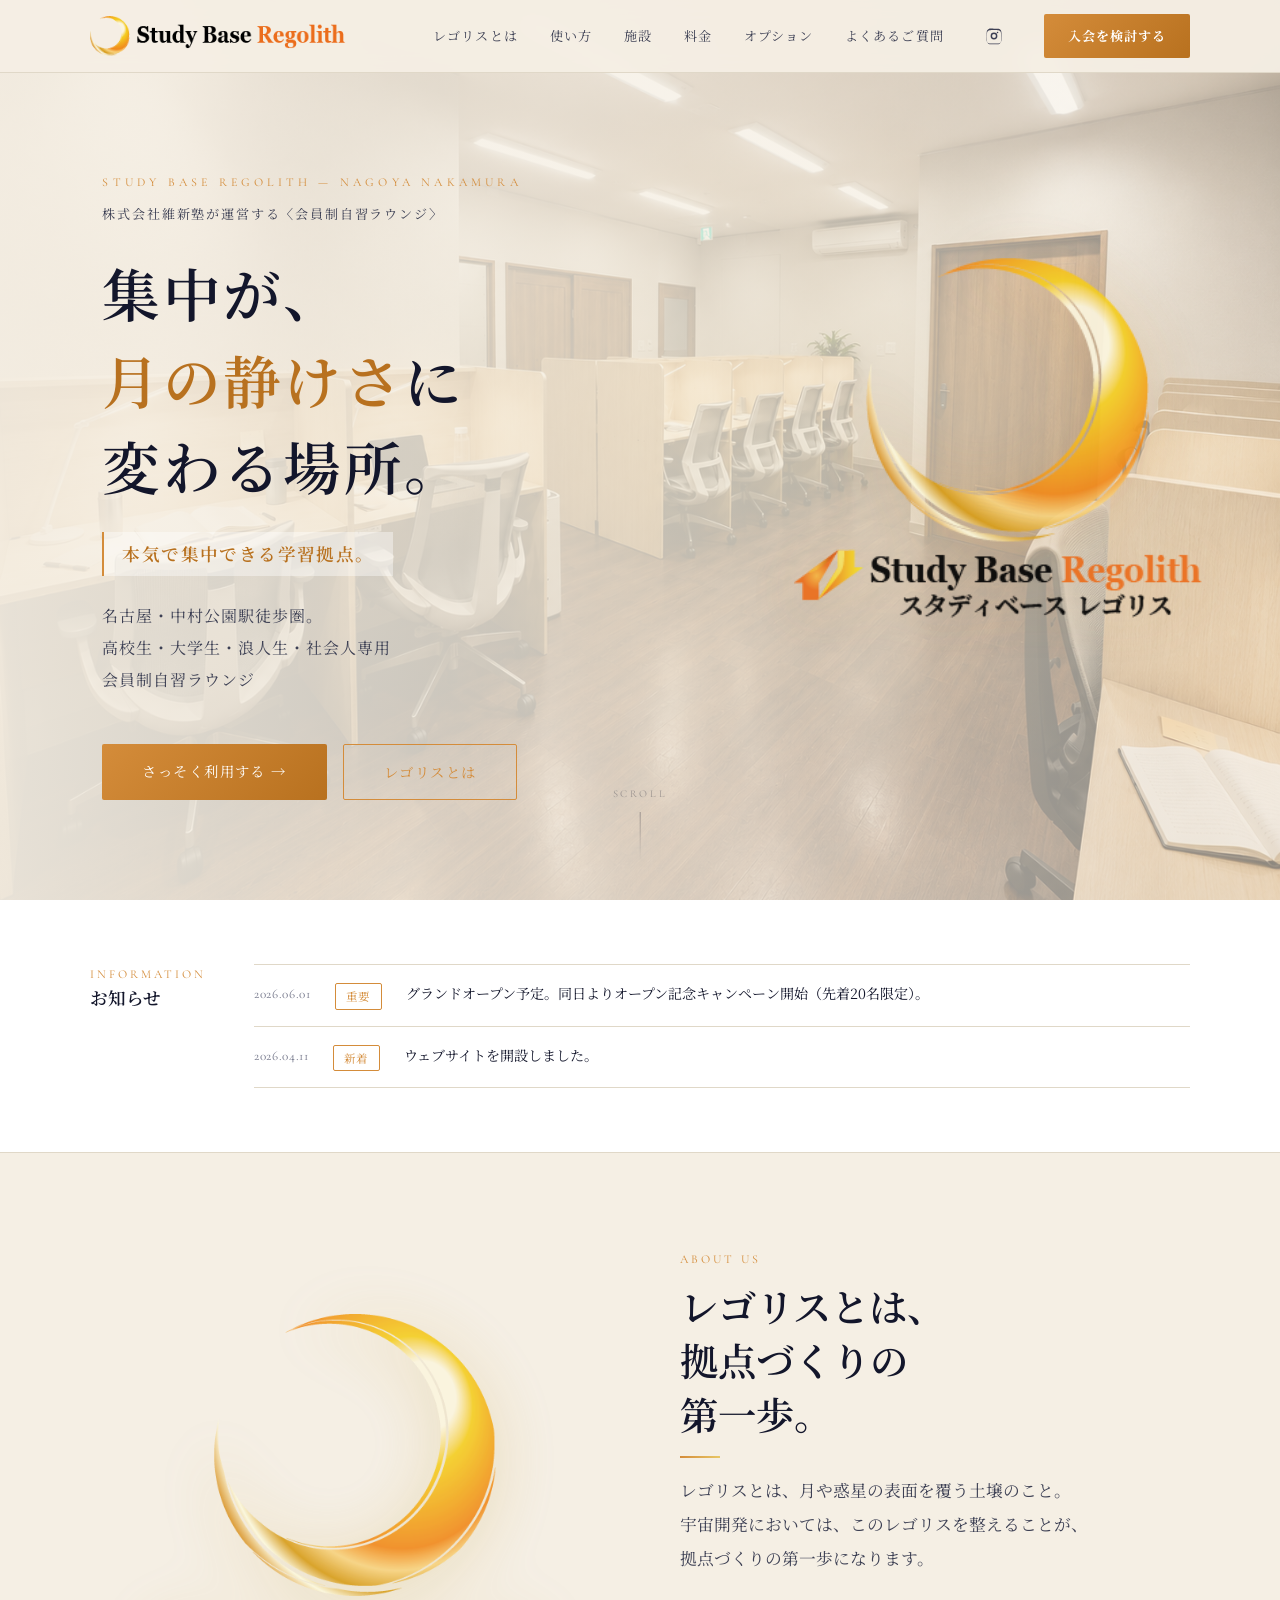
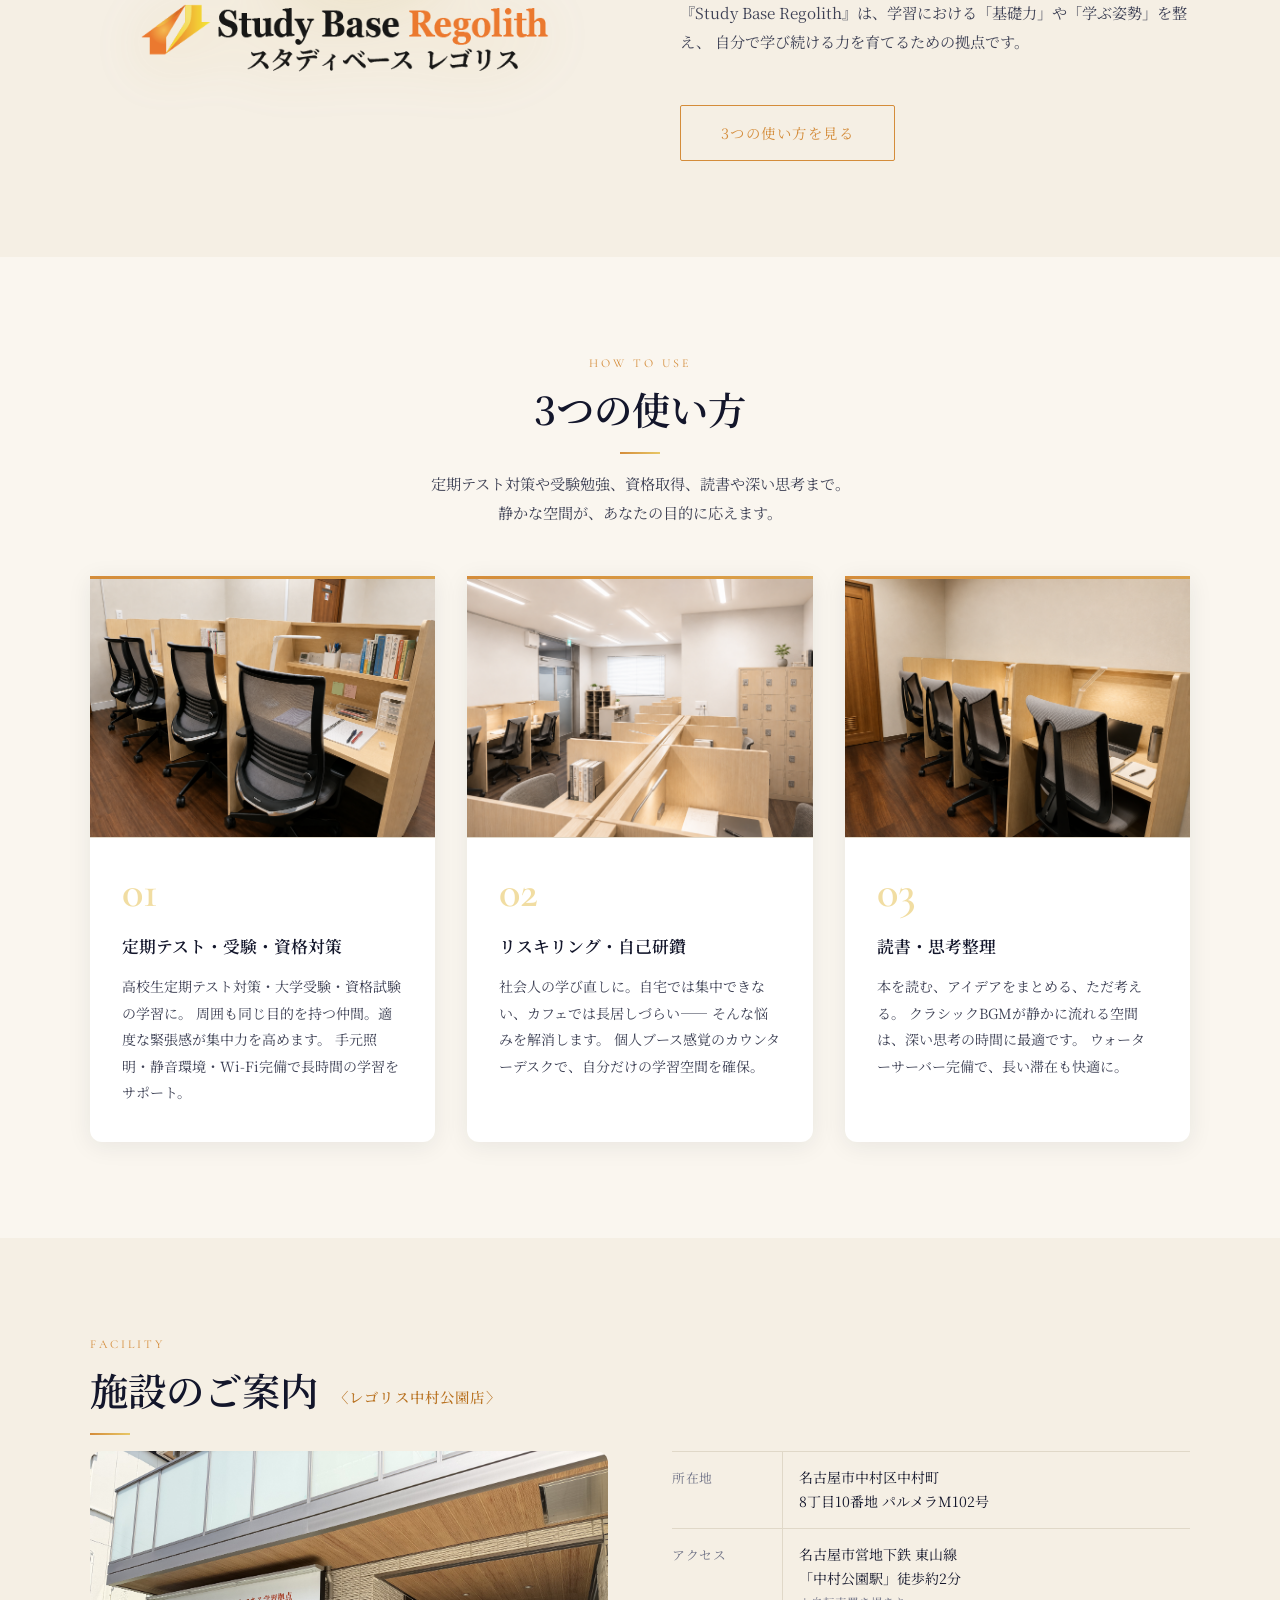
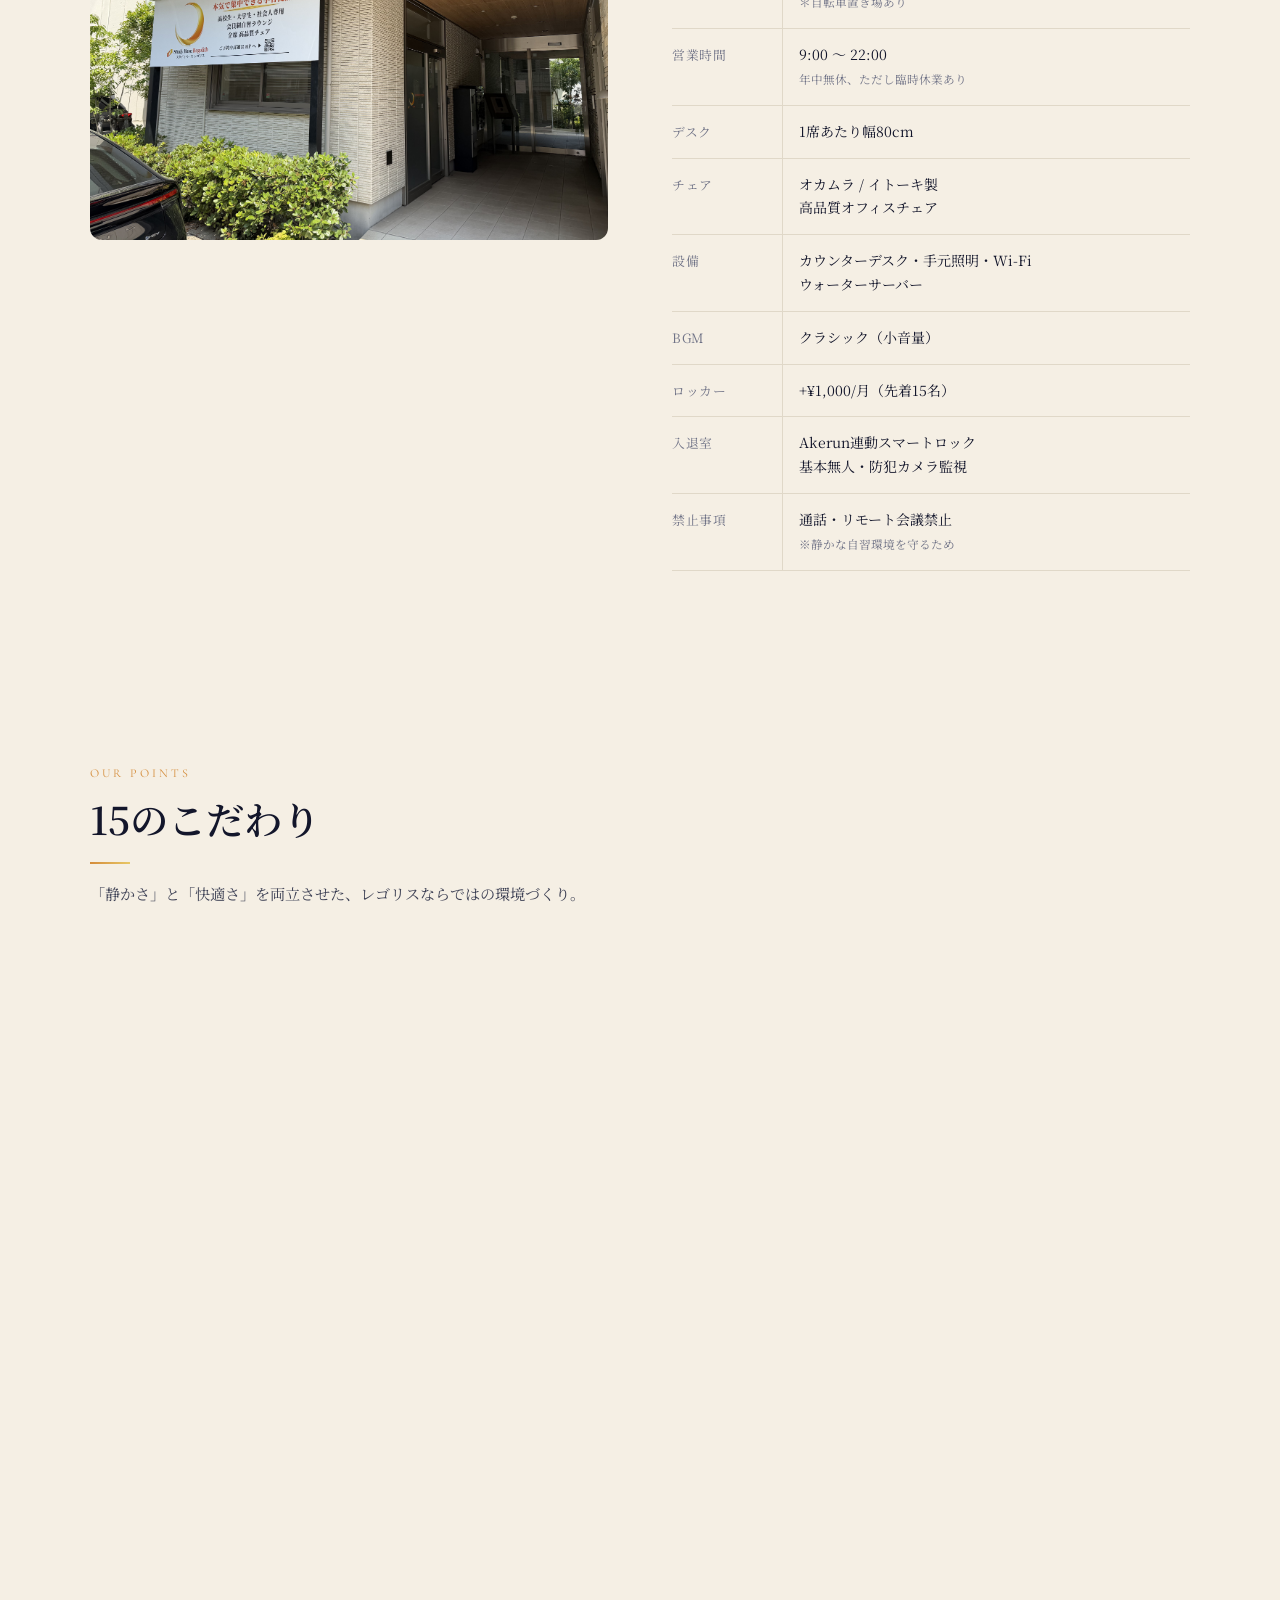
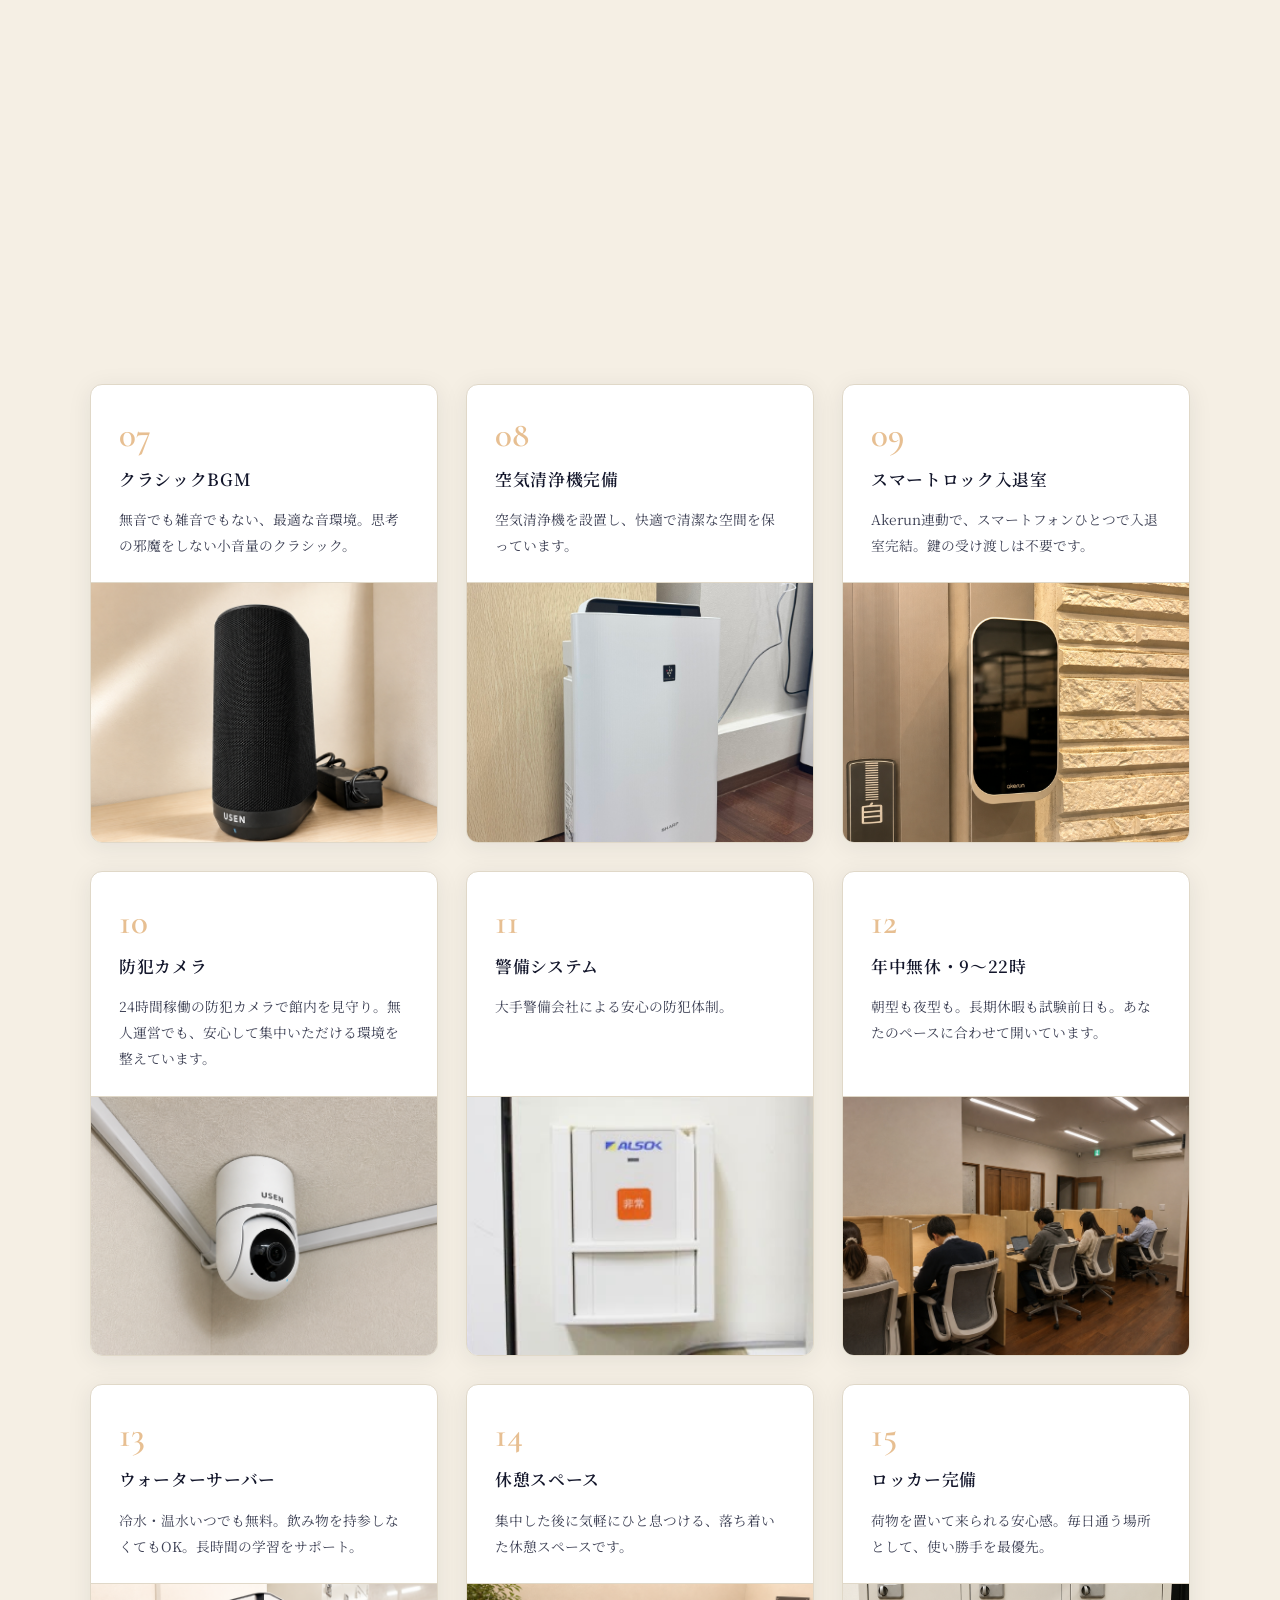
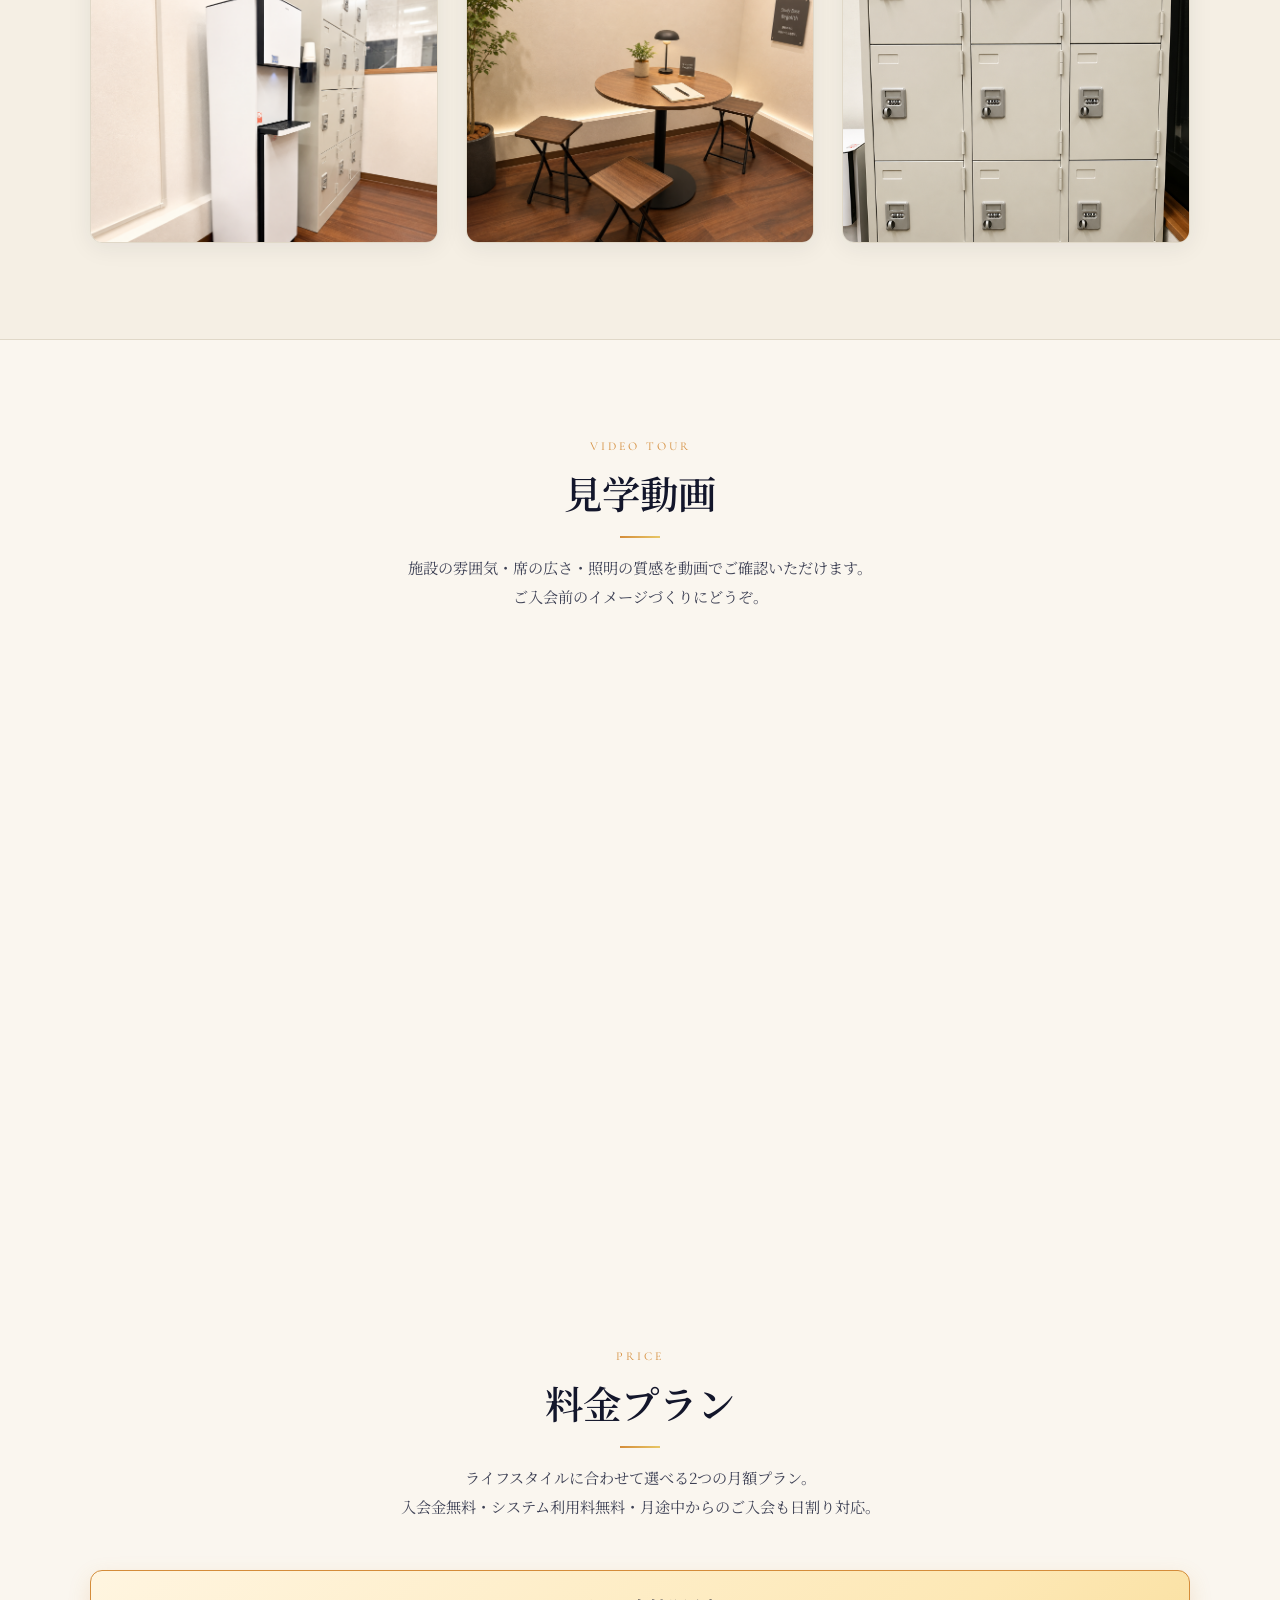
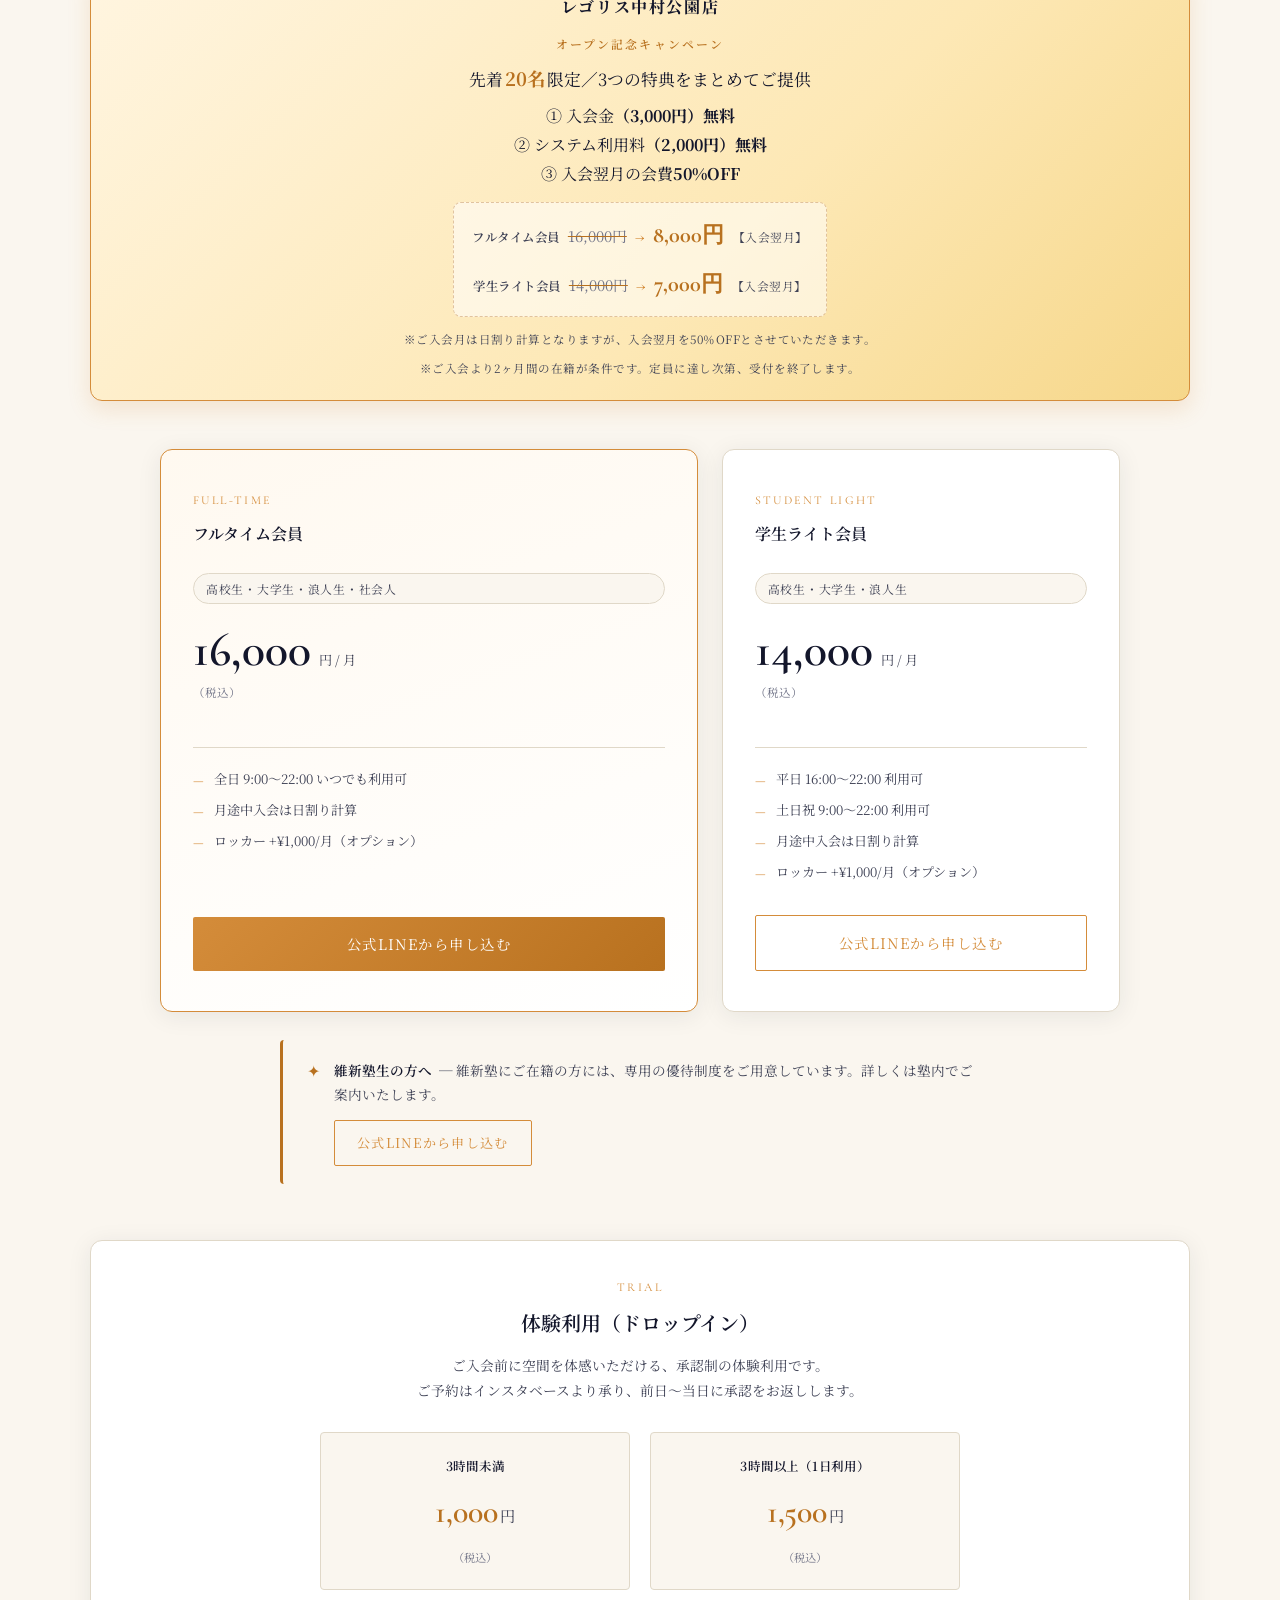
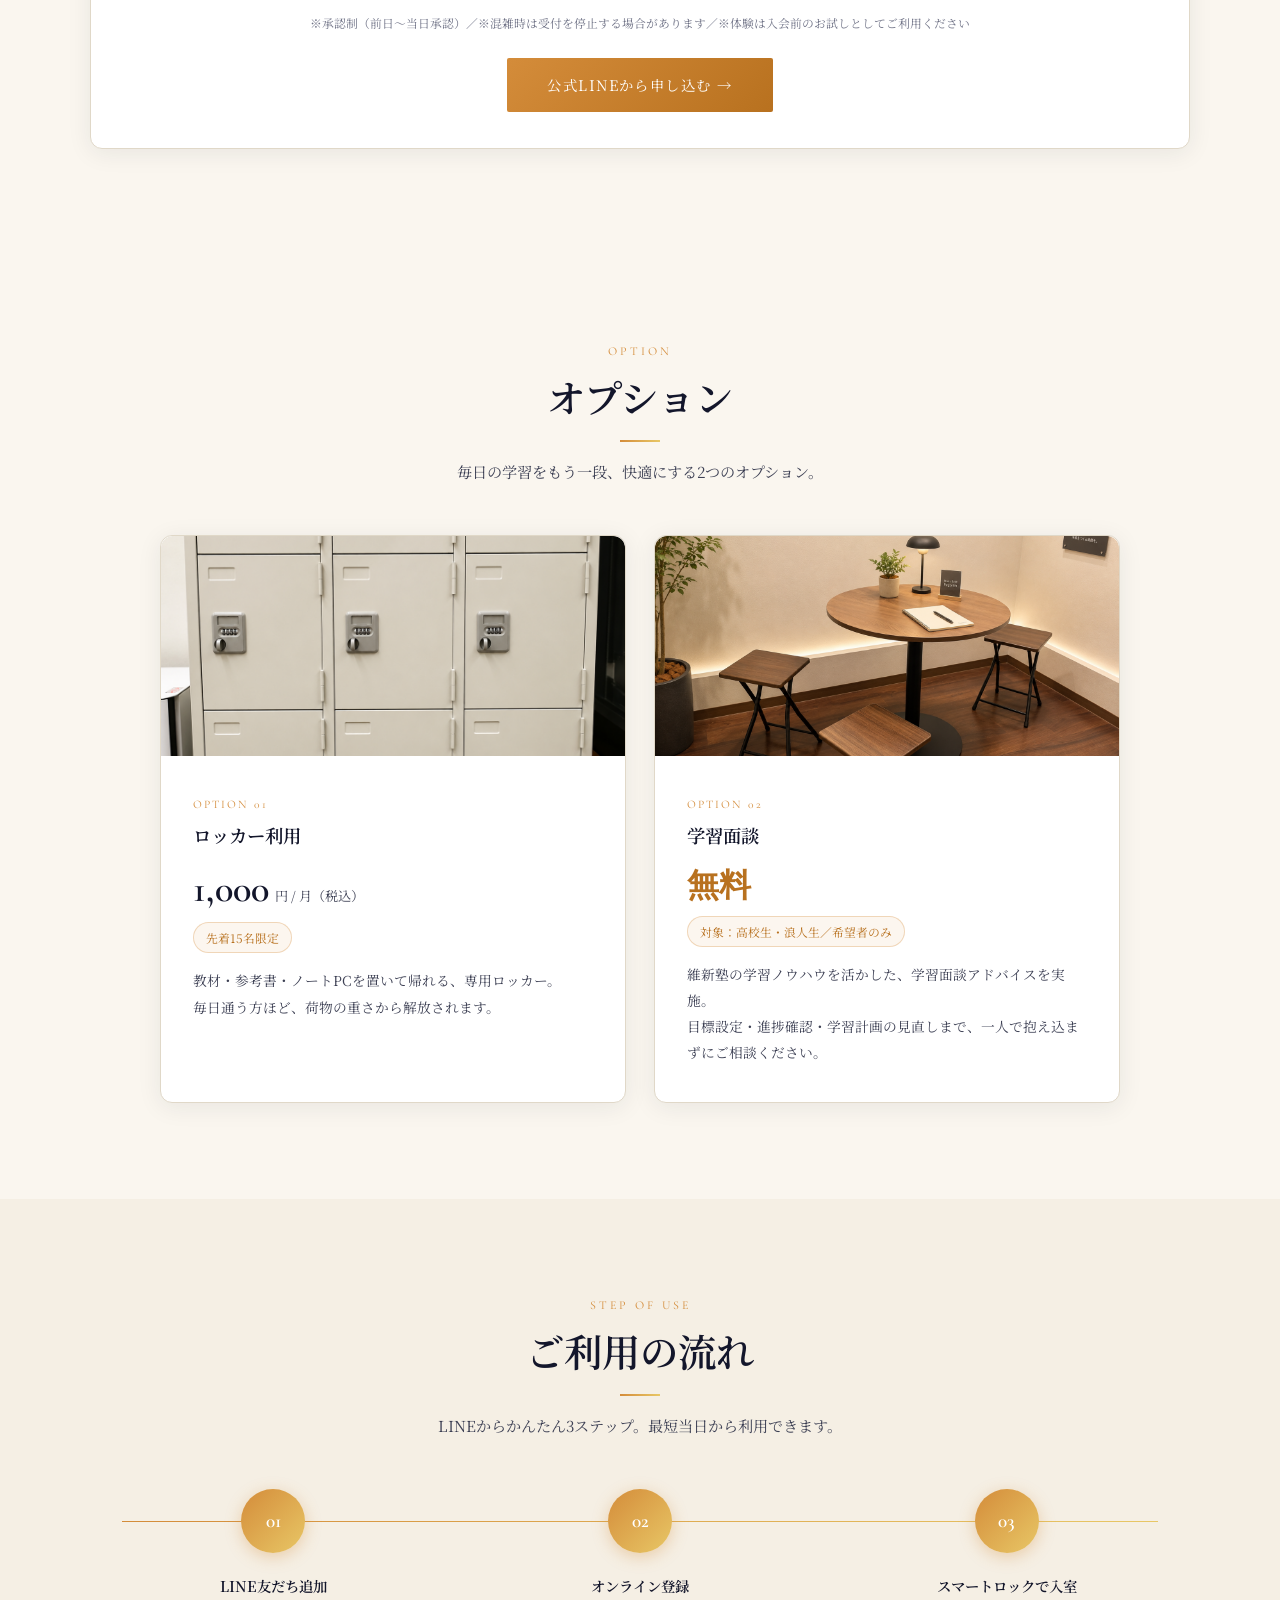
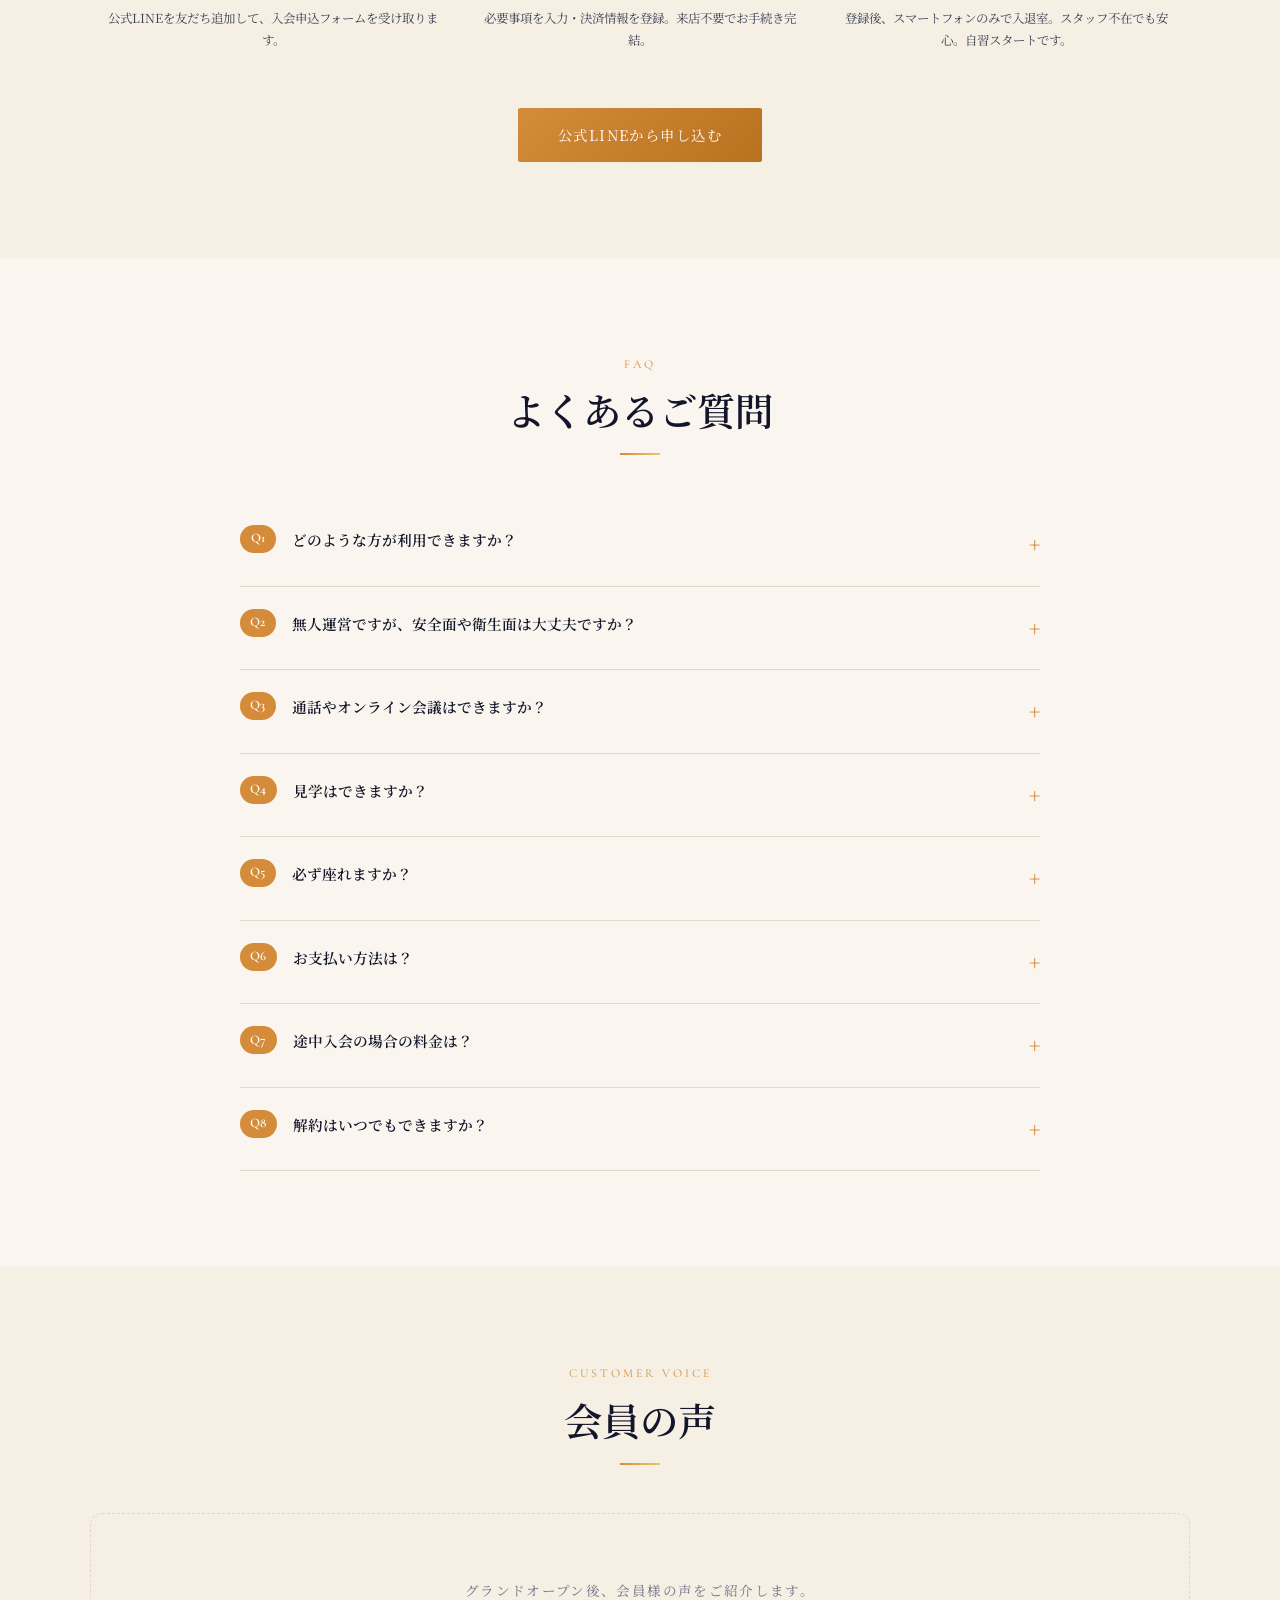
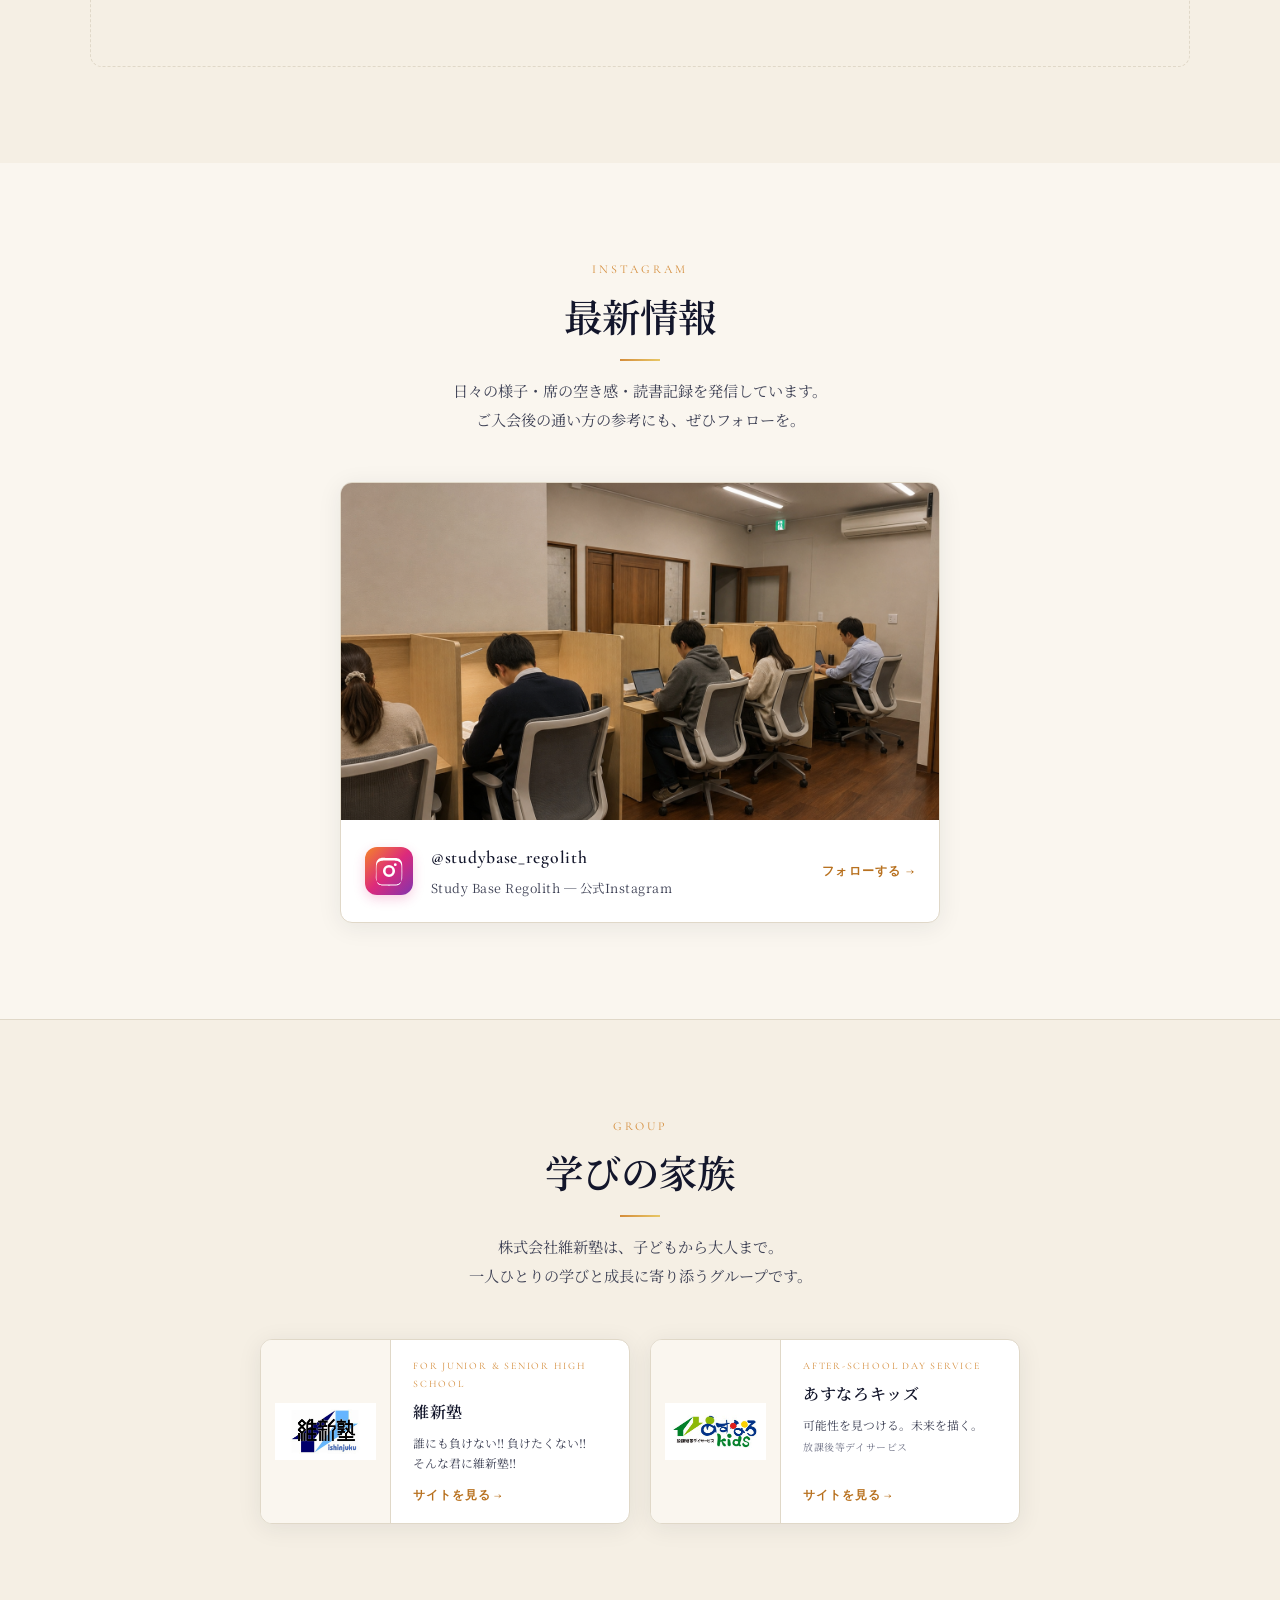
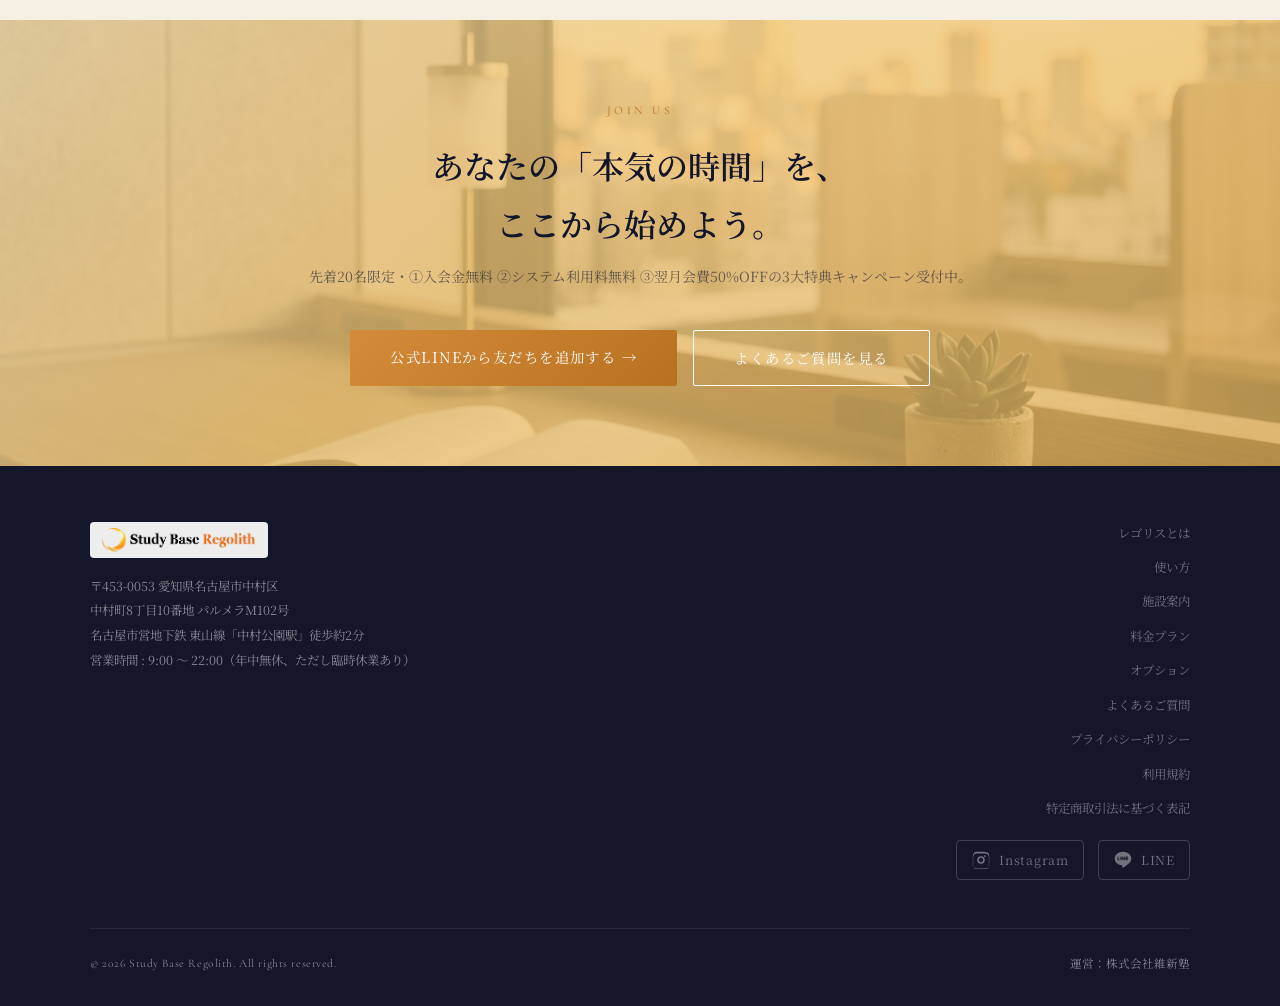
==== index.html @ f7923b2c "こだわり12→15項目化・各種文言変更・施設写真更新" ====
<!DOCTYPE html>
<html lang="ja">
<head>
  <meta charset="UTF-8">
  <meta name="viewport" content="width=device-width, initial-scale=1.0">
  <meta name="description" content="Study Base Regolith（スタディベース レゴリス）は、名古屋市中村区・中村公園駅徒歩圏にある会員制自習ラウンジです。集中できる静かな空間で、受験生・社会人を応援します。">
  <meta name="robots" content="noindex, nofollow">
  <link rel="canonical" href="https://studybase-regolith.com/">
  <title>Study Base Regolith | 会員制自習ラウンジ 名古屋・中村公園</title>

  <!-- OGP / SNS共有メタデータ -->
  <meta property="og:type" content="website">
  <meta property="og:site_name" content="Study Base Regolith">
  <meta property="og:title" content="Study Base Regolith ─ 月の静けさに変わる場所。">
  <meta property="og:description" content="名古屋・中村公園駅徒歩2分、会員制自習ラウンジ。静かに集中できる空間で、受験生・社会人の学びを支えます。">
  <meta property="og:url" content="https://studybase-regolith.com/">
  <meta property="og:image" content="https://studybase-regolith.com/assets/ogp.jpg">
  <meta property="og:image:width" content="1200">
  <meta property="og:image:height" content="630">
  <meta property="og:locale" content="ja_JP">
  <meta name="twitter:card" content="summary_large_image">
  <meta name="twitter:title" content="Study Base Regolith ─ 月の静けさに変わる場所。">
  <meta name="twitter:description" content="名古屋・中村公園駅徒歩2分、会員制自習ラウンジ。">
  <meta name="twitter:image" content="https://studybase-regolith.com/assets/ogp.jpg">

  <!-- Favicon -->
  <link rel="icon" href="assets/regolith-favicon.png" type="image/png">

  <!-- Apple Touch Icon（iPhoneホーム画面追加時のアイコン） -->
  <link rel="apple-touch-icon" sizes="180x180" href="assets/apple-touch-icon.png">

  <!-- Google Fonts -->
  <link rel="preconnect" href="https://fonts.googleapis.com">
  <link rel="preconnect" href="https://fonts.gstatic.com" crossorigin>
  <link href="https://fonts.googleapis.com/css2?family=Cormorant+Garamond:ital,wght@0,400;0,600;1,400&family=Noto+Serif+JP:wght@400;600&display=swap" rel="stylesheet">

  <!-- CSS -->
  <link rel="stylesheet" href="style.css">
</head>
<body>

<!-- ========================================================
  HEADER
  ======================================================== -->
<header id="header">
  <div class="container">
    <a href="#" class="header-logo">
      <img src="assets/regolith-logo-header.png" alt="Study Base Regolith">
    </a>

    <nav class="header-nav" id="headerNav">
      <a href="#about">レゴリスとは</a>
      <a href="#how-to-use">使い方</a>
      <a href="#facility">施設</a>
      <a href="#price">料金</a>
      <a href="#option">オプション</a>
      <a href="#faq">よくあるご質問</a>
      <a href="https://www.instagram.com/studybase_regolith/" class="header-ig" target="_blank" rel="noopener" aria-label="Instagram @studybase_regolith">
        <svg viewBox="0 0 24 24" width="18" height="18" aria-hidden="true" focusable="false">
          <path fill="currentColor" d="M12 2.2c3.2 0 3.6 0 4.8.07 1.2.05 1.8.25 2.2.4.6.2 1 .5 1.5 1s.8.9 1 1.5c.15.4.35 1 .4 2.2.07 1.2.07 1.6.07 4.8s0 3.6-.07 4.8c-.05 1.2-.25 1.8-.4 2.2-.2.6-.5 1-1 1.5s-.9.8-1.5 1c-.4.15-1 .35-2.2.4-1.2.07-1.6.07-4.8.07s-3.6 0-4.8-.07c-1.2-.05-1.8-.25-2.2-.4-.6-.2-1-.5-1.5-1s-.8-.9-1-1.5c-.15-.4-.35-1-.4-2.2C2.2 15.6 2.2 15.2 2.2 12s0-3.6.07-4.8c.05-1.2.25-1.8.4-2.2.2-.6.5-1 1-1.5s.9-.8 1.5-1c.4-.15 1-.35 2.2-.4C8.4 2.2 8.8 2.2 12 2.2zm0 1.95c-3.15 0-3.5 0-4.7.07-1.1.05-1.7.24-2.1.4-.5.2-.9.45-1.3.85s-.65.8-.85 1.3c-.16.4-.35 1-.4 2.1-.07 1.2-.07 1.55-.07 4.7s0 3.5.07 4.7c.05 1.1.24 1.7.4 2.1.2.5.45.9.85 1.3s.8.65 1.3.85c.4.16 1 .35 2.1.4 1.2.07 1.55.07 4.7.07s3.5 0 4.7-.07c1.1-.05 1.7-.24 2.1-.4.5-.2.9-.45 1.3-.85s.65-.8.85-1.3c.16-.4.35-1 .4-2.1.07-1.2.07-1.55.07-4.7s0-3.5-.07-4.7c-.05-1.1-.24-1.7-.4-2.1-.2-.5-.45-.9-.85-1.3s-.8-.65-1.3-.85c-.4-.16-1-.35-2.1-.4-1.2-.07-1.55-.07-4.7-.07zm0 3.32a4.53 4.53 0 1 1 0 9.06 4.53 4.53 0 0 1 0-9.06zm0 1.95a2.58 2.58 0 1 0 0 5.16 2.58 2.58 0 0 0 0-5.16zm5.78-2.17a1.06 1.06 0 1 1-2.12 0 1.06 1.06 0 0 1 2.12 0z"/>
        </svg>
        <span class="header-ig-text">Instagram</span>
      </a>
      <a href="#cta" class="btn btn-primary header-cta">入会を検討する</a>
    </nav>

    <div class="hamburger" id="hamburger" aria-label="メニュー" role="button" tabindex="0">
      <span></span><span></span><span></span>
    </div>
  </div>
</header>


<!-- ========================================================
  HERO
  ======================================================== -->
<section id="hero">
  <div class="hero-bg"></div>

  <!-- 右側のハウス＆アローマーク（既存サイト踏襲） -->
  <img src="assets/hero-mark.png" alt="" class="hero-mark" aria-hidden="true">

  <div class="hero-content fade-in">
    <span class="hero-label">Study Base Regolith — Nagoya Nakamura</span>
    <span class="hero-operator">株式会社維新塾が運営する〈会員制自習ラウンジ〉</span>

    <h1 class="hero-catch">
      集中が、<br><em>月の静けさ</em>に<br>変わる場所。
    </h1>

    <p class="hero-tagline">本気で集中できる学習拠点。</p>

    <p class="hero-sub">
      名古屋・中村公園駅徒歩圏。<br>
      高校生・大学生・浪人生・社会人専用<br>
      会員制自習ラウンジ
    </p>

    <div class="hero-actions">
      <a href="#price" class="btn btn-primary">さっそく利用する →</a>
      <a href="#about" class="btn btn-outline">レゴリスとは</a>
    </div>
  </div>

  <div class="hero-scroll" aria-hidden="true">Scroll</div>
</section>


<!-- ========================================================
  INFORMATION
  ======================================================== -->
<section id="information">
  <div class="container">
    <div class="info-inner">
      <div class="info-heading">
        <span class="section-label">Information</span>
        <h2 class="section-title" style="font-size:1.1rem; margin-bottom:0;">お知らせ</h2>
      </div>

      <ul class="info-list">
        <li class="info-item">
          <time class="info-date" datetime="2026-06-01">2026.06.01</time>
          <span class="info-tag">重要</span>
          <span>グランドオープン予定。同日よりオープン記念キャンペーン開始（先着20名限定）。</span>
        </li>
        <li class="info-item">
          <time class="info-date" datetime="2026-04-11">2026.04.11</time>
          <span class="info-tag">新着</span>
          <span>ウェブサイトを開設しました。</span>
        </li>
      </ul>
    </div>
  </div>
</section>


<!-- ========================================================
  ABOUT
  ======================================================== -->
<section id="about">
  <div class="container">
    <div class="about-inner">

      <div class="about-visual fade-in">
        <div class="about-moon-wrap">
          <img src="assets/about-moon.png" alt="レゴリスのシンボル 三日月">
        </div>
      </div>

      <div class="about-text fade-in">
        <span class="section-label">About Us</span>
        <h2 class="section-title">レゴリスとは、<br>拠点づくりの<br>第一歩。</h2>

        <p class="about-lead">
          レゴリスとは、月や惑星の表面を覆う土壌のこと。<br>
          宇宙開発においては、このレゴリスを整えることが、<br>
          拠点づくりの第一歩になります。
        </p>

        <p class="section-desc">
          『Study Base Regolith』は、学習における「基礎力」や「学ぶ姿勢」を整え、
          自分で学び続ける力を育てるための拠点です。
        </p>

        <a href="#how-to-use" class="btn btn-outline">3つの使い方を見る</a>
      </div>

    </div>
  </div>
</section>


<!-- ========================================================
  HOW TO USE
  ======================================================== -->
<section id="how-to-use">
  <div class="container">
    <div style="text-align:center;">
      <span class="section-label">How to Use</span>
      <h2 class="section-title center">3つの使い方</h2>
      <p class="section-desc center">
        定期テスト対策や受験勉強、資格取得、読書や深い思考まで。<br>静かな空間が、あなたの目的に応えます。
      </p>
    </div>

    <div class="use-cards">

      <div class="use-card fade-in">
        <img src="assets/use-01.png"
             alt="教科書・赤本・資格テキストが積まれたデスクと開かれたノート"
             loading="lazy" width="800" height="600" class="use-card-img">
        <div class="use-card-body">
          <div class="use-card-num">01</div>
          <h3 class="use-card-title">定期テスト・受験・資格対策</h3>
          <p class="use-card-desc">
            高校生定期テスト対策・大学受験・資格試験の学習に。
            周囲も同じ目的を持つ仲間。適度な緊張感が集中力を高めます。
            手元照明・静音環境・Wi-Fi完備で長時間の学習をサポート。
          </p>
        </div>
      </div>

      <div class="use-card fade-in">
        <img src="assets/use-02.png"
             alt="ノートPC・ビジネス書・革手帳・コーヒーが並ぶ夜のデスク"
             loading="lazy" width="800" height="600" class="use-card-img">
        <div class="use-card-body">
          <div class="use-card-num">02</div>
          <h3 class="use-card-title">リスキリング・自己研鑽</h3>
          <p class="use-card-desc">
            社会人の学び直しに。自宅では集中できない、カフェでは長居しづらい——
            そんな悩みを解消します。
            個人ブース感覚のカウンターデスクで、自分だけの学習空間を確保。
          </p>
        </div>
      </div>

      <div class="use-card fade-in">
        <img src="assets/use-03.png"
             alt="開かれたハードカバーの本と万年筆のメモ、夕暮れの窓辺"
             loading="lazy" width="800" height="600" class="use-card-img">
        <div class="use-card-body">
          <div class="use-card-num">03</div>
          <h3 class="use-card-title">読書・思考整理</h3>
          <p class="use-card-desc">
            本を読む、アイデアをまとめる、ただ考える。
            クラシックBGMが静かに流れる空間は、深い思考の時間に最適です。
            ウォーターサーバー完備で、長い滞在も快適に。
          </p>
        </div>
      </div>

    </div>
  </div>
</section>


<!-- ========================================================
  FACILITY
  ======================================================== -->
<section id="facility">
  <div class="container">
    <span class="section-label">Facility</span>
    <h2 class="section-title">施設のご案内<span class="facility-branch">〈レゴリス中村公園店〉</span></h2>

    <div class="facility-inner">

      <div class="facility-photo fade-in">
        <img src="assets/_change_2/gaikan_1.jpg"
             alt="Study Base Regolith 中村公園店の外観"
             loading="lazy" width="1200" height="900"
             style="width:100%; height:100%; object-fit:cover;">
      </div>

      <div class="facility-spec-list fade-in">
        <div class="facility-spec">
          <span class="spec-label">所在地</span>
          <span class="spec-value">名古屋市中村区中村町<br>8丁目10番地 パルメラM102号</span>
        </div>
        <div class="facility-spec">
          <span class="spec-label">アクセス</span>
          <span class="spec-value">名古屋市営地下鉄 東山線<br>「中村公園駅」徒歩約2分<br><small style="color:var(--text-light);">＊自転車置き場あり</small></span>
        </div>
        <div class="facility-spec">
          <span class="spec-label">営業時間</span>
          <span class="spec-value">9:00 〜 22:00<br><small style="color:var(--text-light);">年中無休、ただし臨時休業あり</small></span>
        </div>
        <div class="facility-spec">
          <span class="spec-label">デスク</span>
          <span class="spec-value">1席あたり幅80cm</span>
        </div>
        <div class="facility-spec">
          <span class="spec-label">チェア</span>
          <span class="spec-value">オカムラ / イトーキ製<br>高品質オフィスチェア</span>
        </div>
        <div class="facility-spec">
          <span class="spec-label">設備</span>
          <span class="spec-value">カウンターデスク・手元照明・Wi-Fi<br>ウォーターサーバー</span>
        </div>
        <div class="facility-spec">
          <span class="spec-label">BGM</span>
          <span class="spec-value">クラシック（小音量）</span>
        </div>
        <div class="facility-spec">
          <span class="spec-label">ロッカー</span>
          <span class="spec-value">+¥1,000/月（先着15名）</span>
        </div>
        <div class="facility-spec">
          <span class="spec-label">入退室</span>
          <span class="spec-value">Akerun連動スマートロック<br>基本無人・防犯カメラ監視</span>
        </div>
        <div class="facility-spec">
          <span class="spec-label">禁止事項</span>
          <span class="spec-value">通話・リモート会議禁止<br><small style="color:var(--text-light);">※静かな自習環境を守るため</small></span>
        </div>
      </div>

    </div>
  </div>
</section>


<!-- ========================================================
  POINT
  ======================================================== -->
<section id="point">
  <div class="container">
    <span class="section-label">Our Points</span>
    <h2 class="section-title">15のこだわり</h2>
    <p class="section-desc">
      「静かさ」と「快適さ」を両立させた、レゴリスならではの環境づくり。
    </p>

    <div class="point-grid">

      <div class="point-item fade-in">
        <div class="point-body">
          <div class="point-num">01</div>
          <h3 class="point-title">通話・会議を完全禁止</h3>
          <p class="point-desc">声が飛び交わない。だから集中できる。コワーキングとは一線を画す、本物の静寂。</p>
        </div>
        <img src="assets/_change_2/point-01_3.png"
             alt="静寂を象徴する窓辺、閉じられた本と万年筆"
             loading="lazy" width="800" height="600" class="point-img">
      </div>

      <div class="point-item fade-in">
        <div class="point-body">
          <div class="point-num">02</div>
          <h3 class="point-title">全席個別ブース</h3>
          <p class="point-desc">パーテーションで区切られた自分だけの学習空間。視界を遮ることで、思考に没入できます。</p>
        </div>
        <img src="assets/_change_2/point-02_3.png"
             alt="パーテーションで仕切られた個別ブース席のディテール"
             loading="lazy" width="800" height="600" class="point-img">
      </div>

      <div class="point-item fade-in">
        <div class="point-body">
          <div class="point-num">03</div>
          <h3 class="point-title">高品質チェア</h3>
          <p class="point-desc">オカムラ・イトーキ製の本格オフィスチェア。長時間の学習でも疲れにくいです。</p>
        </div>
        <img src="assets/_change_2/point-03_3.png"
             alt="斜めから捉えた高品質オフィスチェアとデスク"
             loading="lazy" width="800" height="600" class="point-img">
      </div>

      <div class="point-item fade-in">
        <div class="point-body">
          <div class="point-num">04</div>
          <h3 class="point-title">手元照明完備</h3>
          <p class="point-desc">快適に学習できるよう、各席に手元照明を配置しています。</p>
        </div>
        <img src="assets/_change_2/point-04_3.png"
             alt="タスクランプが暖色で照らす、開かれた本のページ"
             loading="lazy" width="800" height="600" class="point-img">
      </div>

      <div class="point-item fade-in">
        <div class="point-body">
          <div class="point-num">05</div>
          <h3 class="point-title">全席電源あり</h3>
          <p class="point-desc">全席にコンセントを完備。PC・タブレット・スマホの充電を気にせず、長時間の学習に集中できます。</p>
        </div>
        <img src="assets/_change_2/point-05_3.png"
             alt="デスク端の埋め込みコンセントに整然と挿さるケーブル"
             loading="lazy" width="800" height="600" class="point-img">
      </div>

      <div class="point-item fade-in">
        <div class="point-body">
          <div class="point-num">06</div>
          <h3 class="point-title">Wi-Fi完備</h3>
          <p class="point-desc">高速・安定の無料Wi-Fiを全席でご利用可能。オンライン授業・動画教材・調べ物もノンストレス。</p>
        </div>
        <img src="assets/_change_2/point-06_3.png"
             alt="整然と並ぶノートPC・スマートフォン・マグカップの俯瞰"
             loading="lazy" width="800" height="600" class="point-img">
      </div>

      <div class="point-item fade-in">
        <div class="point-body">
          <div class="point-num">07</div>
          <h3 class="point-title">クラシックBGM</h3>
          <p class="point-desc">無音でも雑音でもない、最適な音環境。思考の邪魔をしない小音量のクラシック。</p>
        </div>
        <img src="assets/_change_2/point-07_3.png"
             alt="カウンターに置かれたヘッドホンと楽譜"
             loading="lazy" width="800" height="600" class="point-img">
      </div>

      <div class="point-item fade-in">
        <div class="point-body">
          <div class="point-num">08</div>
          <h3 class="point-title">空気清浄機完備</h3>
          <p class="point-desc">空気清浄機を設置し、快適で清潔な空間を保っています。</p>
        </div>
        <img src="assets/_change_2/point-08_3.jpg"
             alt="空気清浄機が設置された清潔な学習空間"
             loading="lazy" width="800" height="600" class="point-img">
      </div>

      <div class="point-item fade-in">
        <div class="point-body">
          <div class="point-num">09</div>
          <h3 class="point-title">スマートロック入退室</h3>
          <p class="point-desc">Akerun連動で、スマートフォンひとつで入退室完結。鍵の受け渡しは不要です。</p>
        </div>
        <img src="assets/_change_2/point-09_3.png"
             alt="マットブラックの扉に設置されたスマートロック"
             loading="lazy" width="800" height="600" class="point-img">
      </div>

      <div class="point-item fade-in">
        <div class="point-body">
          <div class="point-num">10</div>
          <h3 class="point-title">防犯カメラ</h3>
          <p class="point-desc">24時間稼働の防犯カメラで館内を見守り。無人運営でも、安心して集中いただける環境を整えています。</p>
        </div>
        <img src="assets/_change_2/point-10_3.png"
             alt="天井のドーム型防犯カメラを見上げた温かい構図"
             loading="lazy" width="800" height="600" class="point-img">
      </div>

      <div class="point-item fade-in">
        <div class="point-body">
          <div class="point-num">11</div>
          <h3 class="point-title">警備システム</h3>
          <p class="point-desc">大手警備会社による安心の防犯体制。</p>
        </div>
        <img src="assets/_change_2/point11_3.jpg"
             alt="警備システムのパネル"
             loading="lazy" width="800" height="600" class="point-img">
      </div>

      <div class="point-item fade-in">
        <div class="point-body">
          <div class="point-num">12</div>
          <h3 class="point-title">年中無休・9〜22時</h3>
          <p class="point-desc">朝型も夜型も。長期休暇も試験前日も。あなたのペースに合わせて開いています。</p>
        </div>
        <img src="assets/_change_2/instagram-cover_2,point12_3.png"
             alt="朝と夜の二面性で表現された、連続する時間の象徴"
             loading="lazy" width="800" height="600" class="point-img">
      </div>

      <div class="point-item fade-in">
        <div class="point-body">
          <div class="point-num">13</div>
          <h3 class="point-title">ウォーターサーバー</h3>
          <p class="point-desc">冷水・温水いつでも無料。飲み物を持参しなくてもOK。長時間の学習をサポート。</p>
        </div>
        <img src="assets/_change_2/point-13_3.png"
             alt="透明なグラスに水が注がれる瞬間の光の屈折"
             loading="lazy" width="800" height="600" class="point-img">
      </div>

      <div class="point-item fade-in">
        <div class="point-body">
          <div class="point-num">14</div>
          <h3 class="point-title">休憩スペース</h3>
          <p class="point-desc">集中した後に気軽にひと息つける、落ち着いた休憩スペースです。</p>
        </div>
        <img src="assets/_change_2/opt_2,point14_3.png"
             alt="落ち着いた雰囲気の休憩スペース"
             loading="lazy" width="800" height="600" class="point-img">
      </div>

      <div class="point-item fade-in">
        <div class="point-body">
          <div class="point-num">15</div>
          <h3 class="point-title">ロッカー完備</h3>
          <p class="point-desc">荷物を置いて来られる安心感。毎日通う場所として、使い勝手を最優先。</p>
        </div>
        <img src="assets/_change_2/point-15_3,opt_01.png"
             alt="木目調の個別ロッカーの列と収納された教科書"
             loading="lazy" width="800" height="600" class="point-img">
      </div>

    </div>
  </div>
</section>


<!-- ========================================================
  VIDEO TOUR
  ======================================================== -->
<section id="video-tour">
  <div class="container">
    <div style="text-align:center;">
      <span class="section-label">Video Tour</span>
      <h2 class="section-title center">見学動画</h2>
      <p class="section-desc center">
        施設の雰囲気・席の広さ・照明の質感を動画でご確認いただけます。<br>
        ご入会前のイメージづくりにどうぞ。
      </p>
    </div>

    <div class="video-wrap fade-in">
      <div class="video-placeholder">
        <span class="video-placeholder-label">VIDEO</span>
        <span class="video-placeholder-note">見学動画は近日公開予定</span>
      </div>
    </div>
  </div>
</section>


<!-- ========================================================
  PRICE
  ======================================================== -->
<section id="price">
  <div class="container">
    <div style="text-align:center;">
      <span class="section-label">Price</span>
      <h2 class="section-title center">料金プラン</h2>
      <p class="section-desc center">
        ライフスタイルに合わせて選べる2つの月額プラン。<br>
        入会金無料・システム利用料無料・月途中からのご入会も日割り対応。
      </p>
    </div>

    <!-- オープンキャンペーン共通バナー -->
    <div class="campaign-banner fade-in">
      <span class="campaign-banner-store">レゴリス中村公園店</span>
      <span class="campaign-banner-label">オープン記念キャンペーン</span>
      <span class="campaign-banner-headline">先着<strong>20名</strong>限定／3つの特典をまとめてご提供</span>

      <div class="campaign-banner-items">
        <div class="campaign-banner-item">
          <span class="campaign-banner-item-num">①</span>
          <span class="campaign-banner-item-text">入会金<strong>（3,000円）無料</strong></span>
        </div>
        <div class="campaign-banner-item">
          <span class="campaign-banner-item-num">②</span>
          <span class="campaign-banner-item-text">システム利用料<strong>（2,000円）無料</strong></span>
        </div>
        <div class="campaign-banner-item">
          <span class="campaign-banner-item-num">③</span>
          <span class="campaign-banner-item-text">入会翌月の会費<strong>50%OFF</strong></span>
        </div>
      </div>

      <div class="campaign-banner-prices">
        <div class="campaign-banner-price-row">
          <span class="campaign-banner-plan">フルタイム会員</span>
          <span class="campaign-banner-before">16,000円</span>
          <span class="campaign-banner-arrow" aria-hidden="true">→</span>
          <span class="campaign-banner-after"><strong>8,000円</strong></span>
          <span class="campaign-banner-when">【入会翌月】</span>
        </div>
        <div class="campaign-banner-price-row">
          <span class="campaign-banner-plan">学生ライト会員</span>
          <span class="campaign-banner-before">14,000円</span>
          <span class="campaign-banner-arrow" aria-hidden="true">→</span>
          <span class="campaign-banner-after"><strong>7,000円</strong></span>
          <span class="campaign-banner-when">【入会翌月】</span>
        </div>
      </div>

      <span class="campaign-banner-note">※ご入会月は日割り計算となりますが、入会翌月を50％OFFとさせていただきます。</span>
      <span class="campaign-banner-note">※ご入会より2ヶ月間の在籍が条件です。定員に達し次第、受付を終了します。</span>
    </div>

    <div class="price-cards price-cards-2">

      <!-- 月額プラン①：フルタイム会員 -->
      <div class="price-card featured fade-in">
        <div class="price-name">Full-time</div>
        <div class="price-name-jp">フルタイム会員</div>
        <div class="price-target">高校生・大学生・浪人生・社会人</div>

        <div class="price-amount">
          <span class="price-num">16,000</span>
          <span class="price-unit">円 / 月</span>
        </div>
        <div class="price-tax">（税込）</div>

        <div class="price-divider"></div>

        <ul class="price-features">
          <li class="price-feature">全日 9:00〜22:00 いつでも利用可</li>
          <li class="price-feature">月途中入会は日割り計算</li>
          <li class="price-feature">ロッカー +¥1,000/月（オプション）</li>
        </ul>

        <a href="https://lin.ee/QCPj4AF" class="btn btn-primary" style="text-align:center;" target="_blank" rel="noopener">公式LINEから申し込む</a>
      </div>

      <!-- 月額プラン②：学生ライト会員 -->
      <div class="price-card fade-in">
        <div class="price-name">Student Light</div>
        <div class="price-name-jp">学生ライト会員</div>
        <div class="price-target">高校生・大学生・浪人生</div>

        <div class="price-amount">
          <span class="price-num">14,000</span>
          <span class="price-unit">円 / 月</span>
        </div>
        <div class="price-tax">（税込）</div>

        <div class="price-divider"></div>

        <ul class="price-features">
          <li class="price-feature">平日 16:00〜22:00 利用可</li>
          <li class="price-feature">土日祝 9:00〜22:00 利用可</li>
          <li class="price-feature">月途中入会は日割り計算</li>
          <li class="price-feature">ロッカー +¥1,000/月（オプション）</li>
        </ul>

        <a href="https://lin.ee/QCPj4AF" class="btn btn-outline" style="text-align:center;" target="_blank" rel="noopener">公式LINEから申し込む</a>
      </div>

    </div>

    <!-- 維新塾生優待の控えめ表記 -->
    <div class="price-juku-notice fade-in">
      <span class="price-juku-icon" aria-hidden="true">✦</span>
      <div class="price-juku-content">
        <p>
          <strong>維新塾生の方へ</strong>
          ─ 維新塾にご在籍の方には、専用の優待制度をご用意しています。詳しくは塾内でご案内いたします。
        </p>
        <a href="https://lin.ee/QCPj4AF" class="btn btn-outline price-juku-btn" target="_blank" rel="noopener">公式LINEから申し込む</a>
      </div>
    </div>

    <!-- ドロップイン（体験利用のみ・承認制） -->
    <div class="price-trial-block fade-in">
      <div class="price-trial-head">
        <span class="price-trial-label">Trial</span>
        <h3 class="price-trial-title">体験利用（ドロップイン）</h3>
        <p class="price-trial-lead">
          ご入会前に空間を体感いただける、承認制の体験利用です。<br>
          ご予約はインスタベースより承り、前日〜当日に承認をお返しします。
        </p>
      </div>

      <div class="price-trial-cards">
        <div class="price-trial-card">
          <span class="price-trial-card-label">3時間未満</span>
          <span class="price-trial-card-price"><span>1,000</span>円</span>
          <span class="price-trial-card-note">（税込）</span>
        </div>
        <div class="price-trial-card">
          <span class="price-trial-card-label">3時間以上（1日利用）</span>
          <span class="price-trial-card-price"><span>1,500</span>円</span>
          <span class="price-trial-card-note">（税込）</span>
        </div>
      </div>

      <p class="price-trial-rule">
        ※承認制（前日〜当日承認）／※混雑時は受付を停止する場合があります／※体験は入会前のお試しとしてご利用ください
      </p>
      <div style="text-align:center; margin-top:24px;">
        <a href="https://lin.ee/QCPj4AF" class="btn btn-primary" target="_blank" rel="noopener">公式LINEから申し込む →</a>
      </div>
    </div>

  </div>
</section>



<!-- ========================================================
  OPTION
  ======================================================== -->
<section id="option">
  <div class="container">
    <div style="text-align:center;">
      <span class="section-label">Option</span>
      <h2 class="section-title center">オプション</h2>
      <p class="section-desc center">
        毎日の学習をもう一段、快適にする2つのオプション。
      </p>
    </div>

    <div class="option-cards">

      <div class="option-card fade-in">
        <img src="assets/opt_01.png" alt="ロッカー" loading="lazy" class="option-card-img">
        <div class="option-card-head">
          <span class="option-card-label">Option 01</span>
          <h3 class="option-card-title">ロッカー利用</h3>
        </div>
        <div class="option-card-amount">
          <span class="option-card-num">1,000</span>
          <span class="option-card-unit">円 / 月（税込）</span>
        </div>
        <p class="option-card-limit">先着15名限定</p>
        <p class="option-card-desc">
          教材・参考書・ノートPCを置いて帰れる、専用ロッカー。<br>
          毎日通う方ほど、荷物の重さから解放されます。
        </p>
      </div>

      <div class="option-card fade-in">
        <img src="assets/opt_02.png" alt="学習面談" loading="lazy" class="option-card-img">
        <div class="option-card-head">
          <span class="option-card-label">Option 02</span>
          <h3 class="option-card-title">学習面談</h3>
        </div>
        <div class="option-card-amount">
          <span class="option-card-num option-card-num-free">無料</span>
        </div>
        <p class="option-card-limit">対象：高校生・浪人生／希望者のみ</p>
        <p class="option-card-desc">
          維新塾の学習ノウハウを活かした、学習面談アドバイスを実施。<br>
          目標設定・進捗確認・学習計画の見直しまで、一人で抱え込まずにご相談ください。
        </p>
      </div>

    </div>
  </div>
</section>


<!-- ========================================================
  STEP OF USE
  ======================================================== -->
<section id="step">
  <div class="container">
    <div style="text-align:center;">
      <span class="section-label">Step of Use</span>
      <h2 class="section-title center">ご利用の流れ</h2>
      <p class="section-desc center">
        LINEからかんたん3ステップ。最短当日から利用できます。
      </p>
    </div>

    <div class="step-list">

      <div class="step-item fade-in">
        <div class="step-num">01</div>
        <h3 class="step-title">LINE友だち追加</h3>
        <p class="step-desc">公式LINEを友だち追加して、入会申込フォームを受け取ります。</p>
      </div>

      <div class="step-item fade-in">
        <div class="step-num">02</div>
        <h3 class="step-title">オンライン登録</h3>
        <p class="step-desc">必要事項を入力・決済情報を登録。来店不要でお手続き完結。</p>
      </div>

      <div class="step-item fade-in">
        <div class="step-num">03</div>
        <h3 class="step-title">スマートロックで入室</h3>
        <p class="step-desc">登録後、スマートフォンのみで入退室。スタッフ不在でも安心。自習スタートです。</p>
      </div>

    </div>

    <div style="text-align:center; margin-top:56px;">
      <a href="https://lin.ee/QCPj4AF" class="btn btn-primary" target="_blank" rel="noopener">公式LINEから申し込む</a>
    </div>
  </div>
</section>


<!-- ========================================================
  FAQ
  ======================================================== -->
<section id="faq">
  <div class="container">
    <div style="text-align:center;">
      <span class="section-label">FAQ</span>
      <h2 class="section-title center">よくあるご質問</h2>
    </div>

    <ul class="faq-list">

      <li class="faq-item">
        <div class="faq-question">
          <span class="faq-q-mark">Q1</span>
          <span>どのような方が利用できますか？</span>
          <span class="faq-toggle">+</span>
        </div>
        <div class="faq-answer">
          高校生以上の方にご利用いただけます。大学受験生・資格勉強の方・社会人のリスキリング・リモートワーカー・趣味や読書など幅広くお使いいただけます。
        </div>
      </li>

      <li class="faq-item">
        <div class="faq-question">
          <span class="faq-q-mark">Q2</span>
          <span>無人運営ですが、安全面や衛生面は大丈夫ですか？</span>
          <span class="faq-toggle">+</span>
        </div>
        <div class="faq-answer">
          Akerunによるスマートロックと防犯カメラを連携し、24時間セキュアな環境を維持しています。高校生や女性の方にも安心してご利用いただけます。また定期的に清掃を行い、衛生面にも気を付けております。
        </div>
      </li>

      <li class="faq-item">
        <div class="faq-question">
          <span class="faq-q-mark">Q3</span>
          <span>通話やオンライン会議はできますか？</span>
          <span class="faq-toggle">+</span>
        </div>
        <div class="faq-answer">
          いいえ、通話・リモート会議はご遠慮いただいております。深く集中したい方のための静けさを守るためのルールです。
        </div>
      </li>

      <li class="faq-item">
        <div class="faq-question">
          <span class="faq-q-mark">Q4</span>
          <span>見学はできますか？</span>
          <span class="faq-toggle">+</span>
        </div>
        <div class="faq-answer">
          見学は受け付けておりません。ご希望の方は、承認制の体験利用（3時間未満1,000円／3時間以上1,500円・1日利用・税込）で実際にご体験いただけます。インスタベースよりご予約ください。もちろん、体験を経ずに月額プランへ直接ご入会いただくことも可能です。
        </div>
      </li>

      <li class="faq-item">
        <div class="faq-question">
          <span class="faq-q-mark">Q5</span>
          <span>必ず座れますか？</span>
          <span class="faq-toggle">+</span>
        </div>
        <div class="faq-answer">
          会員数を制限して運営いたしますので、混雑時でも着席いただける設計です。
        </div>
      </li>

      <li class="faq-item">
        <div class="faq-question">
          <span class="faq-q-mark">Q6</span>
          <span>お支払い方法は？</span>
          <span class="faq-toggle">+</span>
        </div>
        <div class="faq-answer">
          クレジットカードまたは口座振替でのお支払いに対応する予定です。
        </div>
      </li>

      <li class="faq-item">
        <div class="faq-question">
          <span class="faq-q-mark">Q7</span>
          <span>途中入会の場合の料金は？</span>
          <span class="faq-toggle">+</span>
        </div>
        <div class="faq-answer">
          月の途中からご入会の場合は、入会日から月末までの日数で日割り計算いたします。翌月からは通常の月額料金となります。
        </div>
      </li>

      <li class="faq-item">
        <div class="faq-question">
          <span class="faq-q-mark">Q8</span>
          <span>解約はいつでもできますか？</span>
          <span class="faq-toggle">+</span>
        </div>
        <div class="faq-answer">
          はい、公式LINEよりいつでも解約のお手続きが可能です。
        </div>
      </li>

    </ul>
  </div>
</section>


<!-- ========================================================
  CUSTOMER VOICE（オープン後実装）
  ======================================================== -->
<section id="voice">
  <div class="container">
    <div style="text-align:center;">
      <span class="section-label">Customer Voice</span>
      <h2 class="section-title center">会員の声</h2>
    </div>

    <div class="voice-coming">
      グランドオープン後、会員様の声をご紹介します。
    </div>
  </div>
</section>


<!-- ========================================================
  INSTAGRAM
  ======================================================== -->
<section id="instagram">
  <div class="container">
    <div style="text-align:center;">
      <span class="section-label">Instagram</span>
      <h2 class="section-title center">最新情報</h2>
      <p class="section-desc center">
        日々の様子・席の空き感・読書記録を発信しています。<br>
        ご入会後の通い方の参考にも、ぜひフォローを。
      </p>
    </div>

    <a href="https://www.instagram.com/studybase_regolith/" class="instagram-card instagram-card-with-image fade-in" target="_blank" rel="noopener">
      <div class="instagram-card-image">
        <img src="assets/instagram-cover.png"
             alt="夜のレゴリスで個別ブースに座り、暖色のタスクランプの下で集中して自習する生徒たち"
             loading="lazy" width="1200" height="675">
      </div>
      <div class="instagram-card-footer">
        <div class="instagram-icon" aria-hidden="true">
          <svg viewBox="0 0 24 24" width="32" height="32" focusable="false">
            <path fill="currentColor" d="M12 2.2c3.2 0 3.6 0 4.8.07 1.2.05 1.8.25 2.2.4.6.2 1 .5 1.5 1s.8.9 1 1.5c.15.4.35 1 .4 2.2.07 1.2.07 1.6.07 4.8s0 3.6-.07 4.8c-.05 1.2-.25 1.8-.4 2.2-.2.6-.5 1-1 1.5s-.9.8-1.5 1c-.4.15-1 .35-2.2.4-1.2.07-1.6.07-4.8.07s-3.6 0-4.8-.07c-1.2-.05-1.8-.25-2.2-.4-.6-.2-1-.5-1.5-1s-.8-.9-1-1.5c-.15-.4-.35-1-.4-2.2C2.2 15.6 2.2 15.2 2.2 12s0-3.6.07-4.8c.05-1.2.25-1.8.4-2.2.2-.6.5-1 1-1.5s.9-.8 1.5-1c.4-.15 1-.35 2.2-.4C8.4 2.2 8.8 2.2 12 2.2zm0 1.95c-3.15 0-3.5 0-4.7.07-1.1.05-1.7.24-2.1.4-.5.2-.9.45-1.3.85s-.65.8-.85 1.3c-.16.4-.35 1-.4 2.1-.07 1.2-.07 1.55-.07 4.7s0 3.5.07 4.7c.05 1.1.24 1.7.4 2.1.2.5.45.9.85 1.3s.8.65 1.3.85c.4.16 1 .35 2.1.4 1.2.07 1.55.07 4.7.07s3.5 0 4.7-.07c1.1-.05 1.7-.24 2.1-.4.5-.2.9-.45 1.3-.85s.65-.8.85-1.3c.16-.4.35-1 .4-2.1.07-1.2.07-1.55.07-4.7s0-3.5-.07-4.7c-.05-1.1-.24-1.7-.4-2.1-.2-.5-.45-.9-.85-1.3s-.8-.65-1.3-.85c-.4-.16-1-.35-2.1-.4-1.2-.07-1.55-.07-4.7-.07zm0 3.32a4.53 4.53 0 1 1 0 9.06 4.53 4.53 0 0 1 0-9.06zm0 1.95a2.58 2.58 0 1 0 0 5.16 2.58 2.58 0 0 0 0-5.16zm5.78-2.17a1.06 1.06 0 1 1-2.12 0 1.06 1.06 0 0 1 2.12 0z"/>
          </svg>
        </div>
        <div class="instagram-card-body">
          <span class="instagram-handle">@studybase_regolith</span>
          <span class="instagram-tagline">Study Base Regolith ─ 公式Instagram</span>
        </div>
        <span class="instagram-cta-label">フォローする →</span>
      </div>
    </a>
  </div>
</section>


<!-- ========================================================
  GROUP / 学びの家族
  ======================================================== -->
<section id="group">
  <div class="container">
    <div style="text-align:center;">
      <span class="section-label">Group</span>
      <h2 class="section-title center">学びの家族</h2>
      <p class="section-desc center">
        株式会社維新塾は、子どもから大人まで。<br>
        一人ひとりの学びと成長に寄り添うグループです。
      </p>
    </div>

    <div class="group-cards">

      <a href="https://ishin-juku.com/" class="group-card fade-in" target="_blank" rel="noopener">
        <div class="group-card-banner">
          <img src="assets/group-isshinjuku.gif"
               alt="維新塾ロゴ"
               loading="lazy" width="800" height="450">
        </div>
        <div class="group-card-body">
          <span class="group-card-tagline">For Junior &amp; Senior High School</span>
          <h3 class="group-card-title">維新塾</h3>
          <p class="group-card-desc">
            誰にも負けない‼ 負けたくない‼<br>
            そんな君に維新塾‼
          </p>
          <span class="group-card-link">サイトを見る →</span>
        </div>
      </a>

      <a href="https://asunaro-kids.com/" class="group-card fade-in" target="_blank" rel="noopener">
        <div class="group-card-banner">
          <img src="assets/group-asunaro-kids.gif"
               alt="あすなろキッズ ロゴ"
               loading="lazy" width="800" height="450">
        </div>
        <div class="group-card-body">
          <span class="group-card-tagline">After-school Day Service</span>
          <h3 class="group-card-title">あすなろキッズ</h3>
          <p class="group-card-desc">
            可能性を見つける。未来を描く。<br>
            <small style="color:var(--text-light);">放課後等デイサービス</small>
          </p>
          <span class="group-card-link">サイトを見る →</span>
        </div>
      </a>

    </div>
  </div>
</section>


<!-- ========================================================
  CTA BANNER
  ======================================================== -->
<section id="cta">
  <div class="container">
    <p class="cta-label">Join Us</p>
    <h2 class="cta-title">あなたの「本気の時間」を、<br>ここから始めよう。</h2>
    <p class="cta-sub">先着20名限定・①入会金無料 ②システム利用料無料 ③翌月会費50%OFFの3大特典キャンペーン受付中。</p>

    <div class="cta-actions">
      <a href="https://lin.ee/QCPj4AF" class="btn btn-primary" target="_blank" rel="noopener">公式LINEから友だちを追加する →</a>
      <a href="#faq" class="btn btn-outline">よくあるご質問を見る</a>
    </div>
  </div>
</section>


<!-- ========================================================
  FOOTER
  ======================================================== -->
<footer id="footer">
  <div class="container">
    <div class="footer-inner">
      <div>
        <img src="assets/regolith-logo-header.png" alt="Study Base Regolith" class="footer-logo" style="height:36px; margin-bottom:16px; background:rgba(255,255,255,0.92); padding:6px 12px; border-radius:4px;">
        <address class="footer-address" style="font-style:normal;">
          〒453-0053 愛知県名古屋市中村区<br>
          中村町8丁目10番地 パルメラM102号<br>
          名古屋市営地下鉄 東山線「中村公園駅」徒歩約2分<br>
          営業時間 : 9:00 〜 22:00（年中無休、ただし臨時休業あり）
        </address>
      </div>

      <nav class="footer-nav">
        <a href="#about">レゴリスとは</a>
        <a href="#how-to-use">使い方</a>
        <a href="#facility">施設案内</a>
        <a href="#price">料金プラン</a>
        <a href="#option">オプション</a>
        <a href="#faq">よくあるご質問</a>
        <a href="privacy.html">プライバシーポリシー</a>
        <a href="terms.html">利用規約</a>
        <a href="commercial.html">特定商取引法に基づく表記</a>

        <div class="footer-sns">
          <a href="https://www.instagram.com/studybase_regolith/" class="footer-sns-link" target="_blank" rel="noopener" aria-label="Instagram @studybase_regolith">
            <svg viewBox="0 0 24 24" width="20" height="20" aria-hidden="true" focusable="false">
              <path fill="currentColor" d="M12 2.2c3.2 0 3.6 0 4.8.07 1.2.05 1.8.25 2.2.4.6.2 1 .5 1.5 1s.8.9 1 1.5c.15.4.35 1 .4 2.2.07 1.2.07 1.6.07 4.8s0 3.6-.07 4.8c-.05 1.2-.25 1.8-.4 2.2-.2.6-.5 1-1 1.5s-.9.8-1.5 1c-.4.15-1 .35-2.2.4-1.2.07-1.6.07-4.8.07s-3.6 0-4.8-.07c-1.2-.05-1.8-.25-2.2-.4-.6-.2-1-.5-1.5-1s-.8-.9-1-1.5c-.15-.4-.35-1-.4-2.2C2.2 15.6 2.2 15.2 2.2 12s0-3.6.07-4.8c.05-1.2.25-1.8.4-2.2.2-.6.5-1 1-1.5s.9-.8 1.5-1c.4-.15 1-.35 2.2-.4C8.4 2.2 8.8 2.2 12 2.2zm0 1.95c-3.15 0-3.5 0-4.7.07-1.1.05-1.7.24-2.1.4-.5.2-.9.45-1.3.85s-.65.8-.85 1.3c-.16.4-.35 1-.4 2.1-.07 1.2-.07 1.55-.07 4.7s0 3.5.07 4.7c.05 1.1.24 1.7.4 2.1.2.5.45.9.85 1.3s.8.65 1.3.85c.4.16 1 .35 2.1.4 1.2.07 1.55.07 4.7.07s3.5 0 4.7-.07c1.1-.05 1.7-.24 2.1-.4.5-.2.9-.45 1.3-.85s.65-.8.85-1.3c.16-.4.35-1 .4-2.1.07-1.2.07-1.55.07-4.7s0-3.5-.07-4.7c-.05-1.1-.24-1.7-.4-2.1-.2-.5-.45-.9-.85-1.3s-.8-.65-1.3-.85c-.4-.16-1-.35-2.1-.4-1.2-.07-1.55-.07-4.7-.07zm0 3.32a4.53 4.53 0 1 1 0 9.06 4.53 4.53 0 0 1 0-9.06zm0 1.95a2.58 2.58 0 1 0 0 5.16 2.58 2.58 0 0 0 0-5.16zm5.78-2.17a1.06 1.06 0 1 1-2.12 0 1.06 1.06 0 0 1 2.12 0z"/>
            </svg>
            <span>Instagram</span>
          </a>
          <a href="https://lin.ee/QCPj4AF" class="footer-sns-link" target="_blank" rel="noopener" aria-label="公式LINE">
            <svg viewBox="0 0 24 24" width="20" height="20" aria-hidden="true" focusable="false">
              <path fill="currentColor" d="M12 2C6.48 2 2 5.66 2 10.18c0 4.05 3.55 7.45 8.36 8.09.32.07.76.21.87.49.1.25.07.65.03.9l-.14.85c-.04.25-.2.99.87.54 1.07-.45 5.78-3.4 7.88-5.83 1.45-1.59 2.13-3.21 2.13-5.04C22 5.66 17.52 2 12 2zM7.93 12.42H5.95c-.29 0-.52-.23-.52-.52V8.36c0-.29.23-.52.52-.52s.52.23.52.52v3.02h1.46c.29 0 .52.23.52.52s-.23.52-.52.52zm2.04-.52c0 .29-.23.52-.52.52s-.52-.23-.52-.52V8.36c0-.29.23-.52.52-.52s.52.23.52.52v3.54zm4.27 0c0 .22-.14.42-.36.49a.55.55 0 0 1-.16.03c-.16 0-.31-.07-.41-.21l-1.81-2.46v2.15c0 .29-.23.52-.52.52s-.52-.23-.52-.52V8.36c0-.22.14-.42.36-.49.05-.02.11-.03.16-.03.16 0 .31.08.41.21l1.81 2.46V8.36c0-.29.23-.52.52-.52s.52.23.52.52v3.54zm3.34-2.29c.29 0 .52.23.52.52s-.23.52-.52.52h-1.46v.71h1.46c.29 0 .52.23.52.52s-.23.52-.52.52H15.6c-.29 0-.52-.23-.52-.52V8.36c0-.29.23-.52.52-.52h1.98c.29 0 .52.23.52.52s-.23.52-.52.52h-1.46v.72h1.46z"/>
            </svg>
            <span>LINE</span>
          </a>
        </div>
      </nav>
    </div>

    <div class="footer-bottom">
      <span class="footer-copy">&copy; 2026 Study Base Regolith. All rights reserved.</span>
      <span>運営：株式会社維新塾</span>
    </div>
  </div>
</footer>


<!-- ========================================================
  JavaScript
  ======================================================== -->
<script>
  // ---- Hamburger Menu ----
  const hamburger = document.getElementById('hamburger');
  const nav       = document.getElementById('headerNav');

  hamburger.addEventListener('click', () => {
    nav.classList.toggle('open');
  });
  hamburger.addEventListener('keydown', (e) => {
    if (e.key === 'Enter') nav.classList.toggle('open');
  });

  // ---- FAQ Accordion ----
  document.querySelectorAll('.faq-question').forEach(q => {
    q.addEventListener('click', () => {
      const item = q.parentElement;
      const isOpen = item.classList.contains('open');
      // close all
      document.querySelectorAll('.faq-item').forEach(i => i.classList.remove('open'));
      // toggle clicked
      if (!isOpen) item.classList.add('open');
    });
  });

  // ---- Scroll Fade-in ----
  const observer = new IntersectionObserver((entries) => {
    entries.forEach(entry => {
      if (entry.isIntersecting) {
        entry.target.classList.add('visible');
      }
    });
  }, { threshold: 0.12 });

  document.querySelectorAll('.fade-in').forEach(el => observer.observe(el));

  // ---- Header scroll shadow ----
  window.addEventListener('scroll', () => {
    const header = document.getElementById('header');
    if (window.scrollY > 40) {
      header.style.boxShadow = '0 2px 24px rgba(31,34,51,0.10)';
    } else {
      header.style.boxShadow = 'none';
    }
  });
</script>

</body>
</html>
---- style.css ----
/* ============================================================
   Study Base Regolith — style.css
   Design: 静謐・知性・余白 / 月の砂モチーフ
   Color: Beige × Gold × Orange × Dark Navy
   Font:  Noto Serif JP + Cormorant Garamond
   ============================================================ */

/* ---------- Variables ---------- */
:root {
  --bg-base:      #F5EFE4;
  --bg-section:   #FAF6EF;
  --bg-dark:      #1F2233;
  --accent-gold:  #C8A84B;
  --accent-yellow:#E8C766;
  --accent-orange:#D48C3A;
  --accent-deep:  #B8711F;
  --text-main:    #13162B;
  --text-sub:     #3D4054;
  --text-light:   #6F7286;
  --border:       #E0D8C8;
  --white:        #FFFFFF;

  --font-serif-en: 'Cormorant Garamond', Georgia, serif;
  --font-serif-jp: 'Noto Serif JP', 'Yu Mincho', serif;

  --radius:       4px;
  --radius-lg:    12px;
  --shadow:       0 4px 24px rgba(31,34,51,0.08);
  --shadow-lg:    0 8px 48px rgba(31,34,51,0.14);

  --transition:   all 0.3s ease;
  --max-w:        1100px;
  --section-py:   96px;
}

/* ---------- Reset & Base ---------- */
*, *::before, *::after { box-sizing: border-box; margin: 0; padding: 0; }

html { scroll-behavior: smooth; font-size: 16px; }

body {
  background-color: var(--bg-base);
  color: var(--text-main);
  font-family: var(--font-serif-jp);
  line-height: 1.8;
  -webkit-font-smoothing: antialiased;
}

img { max-width: 100%; height: auto; display: block; }
a   { color: inherit; text-decoration: none; transition: var(--transition); }
ul, ol { list-style: none; }

.container {
  width: 90%;
  max-width: var(--max-w);
  margin: 0 auto;
}

/* ---------- Utility ---------- */
.section-label {
  display: block;
  font-family: var(--font-serif-en);
  font-size: 0.75rem;
  letter-spacing: 0.25em;
  text-transform: uppercase;
  color: var(--accent-orange);
  margin-bottom: 8px;
}

.section-title {
  font-family: var(--font-serif-jp);
  font-size: clamp(1.6rem, 3vw, 2.4rem);
  font-weight: 600;
  line-height: 1.4;
  color: var(--text-main);
  margin-bottom: 16px;
}

.section-title::after {
  content: '';
  display: block;
  width: 40px;
  height: 2px;
  background: linear-gradient(90deg, var(--accent-orange), var(--accent-yellow));
  margin-top: 16px;
}

.section-title.center { text-align: center; }
.section-title.center::after { margin: 16px auto 0; }

.section-desc {
  color: var(--text-sub);
  font-size: 0.95rem;
  line-height: 1.9;
  margin-bottom: 48px;
}

.section-desc.center { text-align: center; }

.btn {
  display: inline-block;
  padding: 14px 40px;
  border-radius: 2px;
  font-family: var(--font-serif-jp);
  font-size: 0.9rem;
  letter-spacing: 0.1em;
  cursor: pointer;
  transition: var(--transition);
  border: none;
}

.btn-primary {
  background: linear-gradient(135deg, var(--accent-orange), var(--accent-deep));
  color: var(--white);
}
.btn-primary:hover {
  transform: translateY(-2px);
  box-shadow: 0 8px 24px rgba(212,140,58,0.4);
}

.btn-outline {
  background: transparent;
  color: var(--accent-orange);
  border: 1.5px solid var(--accent-orange);
}
.btn-outline:hover {
  background: var(--accent-orange);
  color: var(--white);
}

/* Scroll fade-in */
.fade-in {
  opacity: 0;
  transform: translateY(24px);
  transition: opacity 0.7s ease, transform 0.7s ease;
}
.fade-in.visible {
  opacity: 1;
  transform: translateY(0);
}

/* ============================================================
   HEADER
   ============================================================ */
#header {
  position: fixed;
  top: 0;
  left: 0;
  width: 100%;
  z-index: 1000;
  background: rgba(245,239,228,0.95);
  backdrop-filter: blur(8px);
  border-bottom: 1px solid var(--border);
  transition: var(--transition);
}

#header .container {
  display: flex;
  align-items: center;
  justify-content: space-between;
  height: 72px;
}

.header-logo img {
  height: 40px;
  width: auto;
}

.header-nav {
  display: flex;
  gap: 32px;
  align-items: center;
}

.header-nav a {
  font-size: 0.82rem;
  letter-spacing: 0.08em;
  color: var(--text-sub);
  position: relative;
}
.header-nav a::after {
  content: '';
  position: absolute;
  bottom: -3px;
  left: 0;
  width: 0;
  height: 1px;
  background: var(--accent-orange);
  transition: width 0.3s ease;
}
.header-nav a:hover { color: var(--text-main); }
.header-nav a:hover::after { width: 100%; }

.header-cta {
  padding: 10px 24px !important;
  font-size: 0.82rem !important;
  color: var(--white) !important;
  font-weight: 700 !important;
}

.hamburger {
  display: none;
  flex-direction: column;
  gap: 5px;
  cursor: pointer;
  padding: 4px;
}
.hamburger span {
  display: block;
  width: 24px;
  height: 1.5px;
  background: var(--text-main);
  transition: var(--transition);
}

/* ============================================================
   HERO  ※ベージュ基調・既存サイト踏襲
   ============================================================ */
#hero {
  position: relative;
  min-height: 100vh;
  display: flex;
  align-items: center;
  overflow: hidden;
  padding-top: 72px;
  /* 下地：うっすらとした月の砂（hero-bg-v2.jpg）
     + 淡いベージュの横グラデで主張を抑え、右側で画像をわずかに強めに見せる
     + ゴールドの放射を残し、前バージョンのニュアンスを継承 */
  background:
    linear-gradient(90deg, rgba(245,239,228,0.80) 0%, rgba(245,239,228,0.62) 50%, rgba(245,239,228,0.42) 100%),
    radial-gradient(ellipse at 60% 50%, rgba(232,199,102,0.18) 0%, transparent 60%),
    url("assets/hero-bg.png") center/cover no-repeat;
}

.hero-bg {
  position: absolute;
  inset: 0;
  background:
    linear-gradient(90deg, rgba(245,239,228,0.94) 0%, rgba(245,239,228,0.78) 50%, rgba(245,239,228,0.55) 100%),
    radial-gradient(ellipse at 60% 50%, rgba(232,199,102,0.20) 0%, transparent 55%),
    url("assets/hero-bg.png") center/cover no-repeat;
  opacity: 0;
  animation: heroBgFadeIn 3.2s ease-in-out 0.4s forwards;
}

@keyframes heroBgFadeIn {
  from { opacity: 0; }
  to   { opacity: 1; }
}

/* Heroは左寄せレイアウト（既存サイト踏襲） */
.hero-content {
  position: relative;
  z-index: 1;
  text-align: left;
  color: var(--text-main);
  padding: 0 5% 0 8%;
  max-width: 640px;
}

/* 右側のロゴ装飾 */
.hero-mark {
  position: absolute;
  top: 50%;
  right: 6%;
  transform: translateY(-50%);
  width: clamp(220px, 32vw, 420px);
  opacity: 0.92;
  filter: drop-shadow(0 8px 32px rgba(212,140,58,0.25));
}

.hero-label {
  display: block;
  font-family: var(--font-serif-en);
  font-size: 0.75rem;
  letter-spacing: 0.35em;
  text-transform: uppercase;
  color: var(--accent-orange);
  margin-bottom: 8px;
}

.hero-operator {
  display: block;
  font-family: var(--font-serif-jp);
  font-size: 0.82rem;
  letter-spacing: 0.14em;
  color: var(--text-sub);
  margin-bottom: 24px;
}

.hero-tagline {
  display: inline-block;
  font-family: var(--font-serif-jp);
  font-size: clamp(0.95rem, 1.4vw, 1.1rem);
  font-weight: 600;
  color: var(--accent-deep);
  letter-spacing: 0.08em;
  padding: 6px 18px;
  border-left: 2px solid var(--accent-orange);
  background: rgba(255,255,255,0.4);
  margin-bottom: 24px;
}

.hero-catch {
  font-family: var(--font-serif-jp);
  font-size: clamp(2rem, 4.5vw, 3.8rem);
  font-weight: 600;
  line-height: 1.5;
  margin-bottom: 24px;
  letter-spacing: 0.04em;
  color: var(--text-main);
}

.hero-catch em {
  font-style: normal;
  color: var(--accent-deep);
}

.hero-sub {
  font-size: clamp(0.85rem, 1.4vw, 1rem);
  color: var(--text-sub);
  letter-spacing: 0.06em;
  margin-bottom: 48px;
  line-height: 2;
}

.hero-actions {
  display: flex;
  gap: 16px;
  flex-wrap: wrap;
}

.hero-scroll {
  position: absolute;
  bottom: 40px;
  left: 50%;
  transform: translateX(-50%);
  display: flex;
  flex-direction: column;
  align-items: center;
  gap: 8px;
  color: rgba(31,34,51,0.35);
  font-family: var(--font-serif-en);
  font-size: 0.65rem;
  letter-spacing: 0.25em;
  text-transform: uppercase;
}
.hero-scroll::after {
  content: '';
  display: block;
  width: 1px;
  height: 48px;
  background: linear-gradient(to bottom, rgba(31,34,51,0.35), transparent);
  animation: scrollLine 2s ease-in-out infinite;
}
@keyframes scrollLine {
  0%   { transform: scaleY(0); transform-origin: top; }
  50%  { transform: scaleY(1); transform-origin: top; }
  100% { transform: scaleY(0); transform-origin: bottom; }
}

/* ============================================================
   INFORMATION
   ============================================================ */
#information {
  padding: 64px 0;
  background: var(--white);
  border-bottom: 1px solid var(--border);
}

.info-inner {
  display: flex;
  align-items: flex-start;
  gap: 48px;
}

.info-heading {
  flex-shrink: 0;
}

.info-heading .section-label { margin-bottom: 0; }
.info-heading .section-title { font-size: 1.2rem; }
.info-heading .section-title::after { display: none; }

.info-list { flex: 1; }

.info-item {
  display: flex;
  gap: 24px;
  padding: 16px 0;
  border-bottom: 1px solid var(--border);
  font-size: 0.88rem;
}
.info-item:first-child { border-top: 1px solid var(--border); }

.info-date {
  flex-shrink: 0;
  color: var(--text-light);
  font-family: var(--font-serif-en);
  font-size: 0.82rem;
  letter-spacing: 0.05em;
  padding-top: 2px;
}

.info-tag {
  flex-shrink: 0;
  display: inline-block;
  padding: 2px 10px;
  border: 1px solid var(--accent-orange);
  color: var(--accent-orange);
  font-size: 0.72rem;
  letter-spacing: 0.05em;
  border-radius: 2px;
  align-self: flex-start;
  margin-top: 2px;
}

/* ============================================================
   ABOUT
   ============================================================ */
#about {
  padding: var(--section-py) 0;
  background: var(--bg-base);
}

.about-inner {
  display: grid;
  grid-template-columns: 1fr 1fr;
  gap: 80px;
  align-items: center;
}

.about-visual {
  position: relative;
}

.about-moon-wrap {
  width: 80%;
  margin: 0 auto;
  position: relative;
}
.about-moon-wrap img {
  width: 100%;
  opacity: 0.9;
  filter: drop-shadow(0 8px 32px rgba(200,168,75,0.3));
}
.about-quote {
  position: absolute;
  top: 8%;
  right: -32px;
  background: var(--white);
  border-left: 3px solid var(--accent-orange);
  padding: 14px 18px;
  font-size: 0.8rem;
  color: var(--text-sub);
  max-width: 200px;
  box-shadow: var(--shadow);
  line-height: 1.75;
}

.about-text .section-label { }
.about-lead {
  font-size: 1.05rem;
  color: var(--text-sub);
  line-height: 2;
  margin-bottom: 24px;
}

/* ============================================================
   HOW TO USE
   ============================================================ */
#how-to-use {
  padding: var(--section-py) 0;
  background: var(--bg-section);
}

.use-cards {
  display: grid;
  grid-template-columns: repeat(3, 1fr);
  gap: 32px;
  margin-top: 48px;
}

.use-card {
  background: var(--white);
  /* 上部のborder-imageと画像のエッジをピッタリ揃えるため上の角丸は削除 */
  border-radius: 0 0 var(--radius-lg) var(--radius-lg);
  padding: 0;
  overflow: hidden;
  box-shadow: var(--shadow);
  border-top: 3px solid transparent;
  border-image: linear-gradient(135deg, var(--accent-orange), var(--accent-yellow)) 1;
  transition: var(--transition);
  display: flex;
  flex-direction: column;
}
.use-card:hover {
  transform: translateY(-6px);
  box-shadow: var(--shadow-lg);
}

.use-card-img {
  width: 100%;
  aspect-ratio: 4/3;
  object-fit: cover;
  display: block;
  border-bottom: 1px solid var(--border);
}

.use-card-body {
  padding: 32px 32px 36px;
  flex: 1;
  display: flex;
  flex-direction: column;
}

.use-card-num {
  font-family: var(--font-serif-en);
  font-size: 2.8rem;
  font-weight: 600;
  color: var(--accent-yellow);
  opacity: 0.6;
  line-height: 1;
  margin-bottom: 16px;
}

.use-card-title {
  font-size: 1.05rem;
  font-weight: 600;
  margin-bottom: 12px;
  color: var(--text-main);
}

.use-card-desc {
  font-size: 0.875rem;
  color: var(--text-sub);
  line-height: 1.9;
}

/* ============================================================
   FACILITY
   ============================================================ */
#facility {
  padding: var(--section-py) 0;
  background: var(--bg-base);
}

.facility-branch {
  display: inline-block;
  margin-left: 16px;
  font-size: 0.9rem;
  font-weight: 500;
  color: var(--accent-deep);
  letter-spacing: 0.08em;
  vertical-align: middle;
}
@media (max-width: 600px) {
  .facility-branch {
    display: block;
    margin-left: 0;
    margin-top: 6px;
    font-size: 0.85rem;
  }
}

.facility-inner {
  display: grid;
  grid-template-columns: 1fr 1fr;
  gap: 64px;
  align-items: start;
}

.facility-photo {
  border-radius: var(--radius-lg);
  overflow: hidden;
  background: var(--border);
  aspect-ratio: 4/3;
  display: flex;
  align-items: center;
  justify-content: center;
  color: var(--text-light);
  font-size: 0.82rem;
  letter-spacing: 0.1em;
}

.facility-spec-list {
  display: flex;
  flex-direction: column;
  gap: 0;
}

.facility-spec {
  display: flex;
  gap: 0;
  border-bottom: 1px solid var(--border);
  font-size: 0.875rem;
}
.facility-spec:first-child { border-top: 1px solid var(--border); }

.spec-label {
  flex: 0 0 110px;
  padding: 14px 0;
  color: var(--text-light);
  font-size: 0.8rem;
  letter-spacing: 0.05em;
}

.spec-value {
  padding: 14px 0 14px 16px;
  color: var(--text-main);
  line-height: 1.7;
  border-left: 1px solid var(--border);
  flex: 1;
}

/* ============================================================
   POINT  ※ベージュ基調に変更
   ============================================================ */
#point {
  padding: var(--section-py) 0;
  background: var(--bg-base);
}

.point-grid {
  display: grid;
  grid-template-columns: repeat(3, 1fr);
  gap: 28px;
  margin-top: 48px;
}

.point-item {
  background: var(--white);
  border-radius: var(--radius-lg);
  box-shadow: var(--shadow);
  overflow: hidden;
  display: flex;
  flex-direction: column;
  transition: var(--transition);
  border: 1px solid var(--border);
}
.point-item:hover {
  transform: translateY(-4px);
  box-shadow: var(--shadow-lg);
  border-color: var(--accent-yellow);
}

.point-body {
  padding: 32px 28px 24px;
  display: flex;
  flex-direction: column;
  min-height: 180px;
}

.point-num {
  font-family: var(--font-serif-en);
  font-size: 2.2rem;
  font-weight: 600;
  color: var(--accent-orange);
  opacity: 0.55;
  margin-bottom: 12px;
  line-height: 1;
}

.point-title {
  font-size: 1.05rem;
  font-weight: 600;
  margin-bottom: 12px;
  color: var(--text-main);
  letter-spacing: 0.04em;
}

.point-desc {
  font-size: 0.86rem;
  color: var(--text-sub);
  line-height: 1.9;
}

.point-img-placeholder {
  margin-top: auto;
  width: 100%;
  aspect-ratio: 4/3;
  background:
    linear-gradient(135deg, #F5EFE4 0%, #EDE0C4 50%, #E8D5A8 100%);
  border-top: 1px solid var(--border);
  display: flex;
  align-items: center;
  justify-content: center;
  color: var(--text-light);
  font-family: var(--font-serif-en);
  font-size: 0.75rem;
  letter-spacing: 0.3em;
}

.point-img {
  margin-top: auto;
  width: 100%;
  aspect-ratio: 4/3;
  object-fit: cover;
  display: block;
  border-top: 1px solid var(--border);
}

/* ============================================================
   VIDEO TOUR
   ============================================================ */
#video-tour {
  padding: var(--section-py) 0;
  background: var(--bg-section);
  border-top: 1px solid var(--border);
}

.video-wrap {
  max-width: 880px;
  margin: 48px auto 0;
}

.video-placeholder {
  width: 100%;
  aspect-ratio: 16/9;
  border-radius: var(--radius-lg);
  background:
    linear-gradient(135deg, #1F2233 0%, #2A2E45 55%, #3A3E55 100%);
  display: flex;
  flex-direction: column;
  align-items: center;
  justify-content: center;
  gap: 12px;
  color: rgba(255,255,255,0.7);
  box-shadow: var(--shadow-lg);
  position: relative;
  overflow: hidden;
}
.video-placeholder::before {
  content: '';
  position: absolute;
  width: 72px;
  height: 72px;
  border-radius: 50%;
  background: linear-gradient(135deg, var(--accent-orange), var(--accent-yellow));
  box-shadow: 0 8px 32px rgba(212,140,58,0.45);
  top: 38%;
  left: 50%;
  transform: translate(-50%, -50%);
  opacity: 0.95;
}
.video-placeholder::after {
  content: '';
  position: absolute;
  top: 38%;
  left: 50%;
  transform: translate(-40%, -50%);
  border-left: 20px solid var(--white);
  border-top: 14px solid transparent;
  border-bottom: 14px solid transparent;
}

.video-placeholder-label {
  position: absolute;
  top: 20px;
  left: 24px;
  font-family: var(--font-serif-en);
  font-size: 0.72rem;
  letter-spacing: 0.3em;
  color: rgba(255,255,255,0.45);
}

.video-placeholder-note {
  position: absolute;
  bottom: 24px;
  font-size: 0.82rem;
  letter-spacing: 0.12em;
  color: rgba(255,255,255,0.7);
}

/* ============================================================
   PRICE
   ============================================================ */
#price {
  padding: var(--section-py) 0;
  background: var(--bg-section);
}

.price-cards {
  display: grid;
  grid-template-columns: repeat(3, 1fr);
  gap: 24px;
  margin-top: 48px;
  align-items: stretch;
}

.price-cards.price-cards-2 {
  grid-template-columns: 1.35fr 1fr;
  max-width: 960px;
  margin-left: auto;
  margin-right: auto;
}

.price-card {
  background: var(--white);
  border-radius: var(--radius-lg);
  padding: 40px 32px;
  box-shadow: var(--shadow);
  display: flex;
  flex-direction: column;
  position: relative;
  border: 1.5px solid var(--border);
  transition: var(--transition);
}
.price-card:hover { transform: translateY(-4px); box-shadow: var(--shadow-lg); }

.price-card.featured {
  border-color: var(--accent-orange);
  background: linear-gradient(160deg, #fff9f0, var(--white));
}

.price-badge {
  position: absolute;
  top: -14px;
  left: 50%;
  transform: translateX(-50%);
  background: linear-gradient(135deg, var(--accent-orange), var(--accent-deep));
  color: var(--white);
  font-size: 0.72rem;
  letter-spacing: 0.12em;
  padding: 5px 20px;
  border-radius: 20px;
  white-space: nowrap;
}

.price-name {
  font-family: var(--font-serif-en);
  font-size: 0.75rem;
  letter-spacing: 0.2em;
  text-transform: uppercase;
  color: var(--accent-orange);
  margin-bottom: 8px;
}

.price-name-jp {
  font-size: 1rem;
  font-weight: 600;
  color: var(--text-main);
  margin-bottom: 24px;
}

.price-amount {
  margin-bottom: 8px;
}

.price-num {
  font-family: var(--font-serif-en);
  font-size: 3rem;
  font-weight: 600;
  color: var(--text-main);
  line-height: 1;
}

.price-unit {
  font-size: 0.82rem;
  color: var(--text-sub);
  margin-left: 4px;
}

.price-tax {
  font-size: 0.72rem;
  color: var(--text-light);
  margin-bottom: 24px;
}

.price-divider {
  height: 1px;
  background: var(--border);
  margin: 20px 0;
}

.price-features {
  flex: 1;
  display: flex;
  flex-direction: column;
  gap: 10px;
  margin-bottom: 32px;
}

.price-feature {
  display: flex;
  align-items: flex-start;
  gap: 10px;
  font-size: 0.82rem;
  color: var(--text-sub);
  line-height: 1.6;
}
.price-feature::before {
  content: '—';
  color: var(--accent-orange);
  flex-shrink: 0;
  font-size: 0.75rem;
  margin-top: 2px;
}

.price-note {
  font-size: 0.72rem;
  color: var(--text-light);
  margin-top: 12px;
  line-height: 1.7;
}

/* ---- 月額カード：二重線 → キャンペーン強調 ---- */
.price-dual {
  display: grid;
  grid-template-columns: 1fr auto 1.15fr;
  align-items: center;
  gap: 16px;
  margin-bottom: 12px;
  padding: 4px 0;
}

.price-strike {
  display: flex;
  flex-direction: column;
  gap: 4px;
  color: var(--text-light);
  text-align: left;
}
.price-strike-label {
  font-size: 0.7rem;
  letter-spacing: 0.14em;
  color: var(--text-light);
}
.price-strike-value {
  position: relative;
  display: inline-block;
  width: fit-content;
  color: var(--text-light);
}
.price-strike-value::after {
  content: '';
  position: absolute;
  left: 0;
  right: 0;
  top: 50%;
  height: 2px;
  background: var(--accent-deep);
  transform: translateY(-50%);
  pointer-events: none;
}
.price-strike-num {
  font-family: var(--font-serif-en);
  font-size: 1.6rem;
  font-weight: 600;
  text-decoration: none;
}
.price-strike-unit {
  font-size: 0.75rem;
  margin-left: 2px;
  text-decoration: none;
}
.price-strike-tax {
  font-size: 0.68rem;
  color: var(--text-light);
}

.price-arrow {
  font-family: var(--font-serif-en);
  font-size: 1.4rem;
  color: var(--accent-orange);
  opacity: 0.7;
  line-height: 1;
  text-align: center;
}

.price-campaign {
  display: flex;
  flex-direction: column;
  gap: 4px;
  padding: 12px 14px;
  border-radius: 8px;
  background: linear-gradient(135deg, #FFF5E0 0%, #FDE8B5 60%, #F6D78A 100%);
  border: 1.5px solid var(--accent-orange);
  box-shadow: 0 6px 18px rgba(212,140,58,0.18);
  text-align: center;
  position: relative;
}
.price-campaign-label {
  font-size: 0.72rem;
  font-weight: 600;
  letter-spacing: 0.12em;
  color: var(--accent-deep);
}
.price-campaign-amount {
  display: inline-block;
  line-height: 1.1;
  color: var(--text-main);
}
.price-campaign-num {
  font-family: var(--font-serif-en);
  font-size: 2.2rem;
  font-weight: 700;
  color: var(--accent-deep);
}
.price-campaign-unit {
  font-size: 0.82rem;
  margin-left: 3px;
  color: var(--text-sub);
}
.price-campaign-limit {
  font-size: 0.7rem;
  font-weight: 600;
  letter-spacing: 0.1em;
  padding: 2px 0;
  color: var(--white);
  background: var(--accent-deep);
  border-radius: 2px;
}

@media (max-width: 720px) {
  .price-dual {
    grid-template-columns: 1fr;
    gap: 10px;
    text-align: center;
  }
  .price-strike { align-items: center; text-align: center; }
  .price-arrow { transform: rotate(90deg); }
}

/* ---- 月額カード：対象者バッジ ---- */
.price-target {
  display: inline-block;
  font-size: 0.74rem;
  letter-spacing: 0.06em;
  color: var(--text-sub);
  background: var(--bg-section);
  border: 1px solid var(--border);
  padding: 4px 12px;
  border-radius: 999px;
  margin-bottom: 22px;
}

/* ---- オープンキャンペーン共通バナー ---- */
.campaign-banner {
  margin-top: 36px;
  margin-bottom: 28px;
  padding: 22px 28px;
  border-radius: var(--radius-lg);
  background: linear-gradient(135deg, #FFF5E0 0%, #FDE8B5 60%, #F6D78A 100%);
  border: 1.5px solid var(--accent-orange);
  box-shadow: 0 8px 22px rgba(212,140,58,0.18);
  display: flex;
  flex-direction: column;
  align-items: center;
  gap: 8px;
  text-align: center;
}
.campaign-banner-store {
  font-size: 1.0rem;
  font-weight: 700;
  letter-spacing: 0.1em;
  color: var(--text-main);
  display: block;
  margin-bottom: 4px;
}
.campaign-banner-label {
  font-size: 0.74rem;
  font-weight: 600;
  letter-spacing: 0.18em;
  color: var(--accent-deep);
  text-transform: uppercase;
}
.campaign-banner-headline {
  font-size: 1.05rem;
  color: var(--text-main);
  line-height: 1.7;
}
.campaign-banner-headline strong {
  color: var(--accent-deep);
  font-weight: 700;
  font-size: 1.15rem;
  margin: 0 2px;
}
.campaign-banner-note {
  font-size: 0.72rem;
  color: var(--text-sub);
  letter-spacing: 0.04em;
}
.campaign-banner-prices {
  display: flex;
  flex-direction: column;
  gap: 8px;
  margin: 6px 0 4px;
  padding: 12px 18px;
  background: rgba(255,255,255,0.55);
  border-radius: 8px;
  border: 1px dashed rgba(168,99,33,0.35);
}
.campaign-banner-price-row {
  display: flex;
  align-items: baseline;
  justify-content: center;
  flex-wrap: wrap;
  gap: 8px;
  font-size: 0.92rem;
  color: var(--text-main);
}
.campaign-banner-plan {
  font-size: 0.78rem;
  font-weight: 600;
  letter-spacing: 0.04em;
  color: var(--text-sub);
  min-width: 7em;
  text-align: right;
}
.campaign-banner-before {
  text-decoration: line-through;
  text-decoration-color: var(--accent-deep);
  color: var(--text-light);
  font-size: 0.92rem;
}
.campaign-banner-arrow {
  color: var(--accent-orange);
  font-family: var(--font-serif-en);
  font-weight: 600;
}
.campaign-banner-after {
  color: var(--accent-deep);
  font-size: 1.05rem;
}
.campaign-banner-after strong {
  font-family: var(--font-serif-en);
  font-size: 1.4rem;
  font-weight: 700;
  margin-right: 1px;
}
.campaign-banner-when {
  font-size: 0.74rem;
  color: var(--text-sub);
  letter-spacing: 0.04em;
}
@media (max-width: 640px) {
  .campaign-banner-plan { min-width: auto; text-align: center; width: 100%; }
}

/* ---- 維新塾生 優待制度（控えめ表記） ---- */
.price-juku-notice {
  margin-top: 28px;
  padding: 18px 24px;
  background: var(--bg-section);
  border-left: 3px solid var(--accent-deep);
  border-radius: 4px;
  display: flex;
  align-items: flex-start;
  gap: 14px;
  max-width: 720px;
  margin-left: auto;
  margin-right: auto;
}
.price-juku-icon {
  font-size: 1rem;
  color: var(--accent-deep);
  line-height: 1.6;
  flex-shrink: 0;
}
.price-juku-notice p {
  font-size: 0.85rem;
  color: var(--text-sub);
  line-height: 1.8;
  margin: 0;
}
.price-juku-notice strong {
  color: var(--text-main);
  font-weight: 600;
  margin-right: 4px;
}
.price-juku-content {
  flex: 1;
  display: flex;
  flex-direction: column;
  gap: 14px;
}
.price-juku-btn {
  align-self: flex-start;
  font-size: 0.82rem;
  padding: 10px 22px;
}
@media (max-width: 640px) {
  .price-juku-btn {
    align-self: stretch;
    text-align: center;
  }
}

/* ---- 体験利用（ドロップイン）ブロック ---- */
.price-trial-block {
  margin-top: 56px;
  padding: 36px 32px;
  border-radius: var(--radius-lg);
  background: var(--white);
  border: 1px solid var(--border);
  box-shadow: var(--shadow);
}
.price-trial-head {
  text-align: center;
  margin-bottom: 28px;
}
.price-trial-label {
  font-family: var(--font-serif-en);
  font-size: 0.75rem;
  letter-spacing: 0.2em;
  text-transform: uppercase;
  color: var(--accent-orange);
  display: block;
  margin-bottom: 6px;
}
.price-trial-title {
  font-size: 1.25rem;
  font-weight: 600;
  color: var(--text-main);
  margin: 0 0 12px;
}
.price-trial-lead {
  font-size: 0.86rem;
  color: var(--text-sub);
  line-height: 1.85;
  margin: 0;
}
.price-trial-cards {
  display: grid;
  grid-template-columns: 1fr 1fr;
  gap: 20px;
  max-width: 640px;
  margin: 0 auto;
}
.price-trial-card {
  padding: 22px 18px;
  border-radius: var(--radius);
  background: var(--bg-section);
  border: 1px solid var(--border);
  display: flex;
  flex-direction: column;
  align-items: center;
  gap: 6px;
  text-align: center;
}
.price-trial-card-label {
  font-size: 0.78rem;
  font-weight: 600;
  letter-spacing: 0.06em;
  color: var(--text-main);
}
.price-trial-card-price {
  font-size: 0.95rem;
  color: var(--text-sub);
}
.price-trial-card-price span {
  font-family: var(--font-serif-en);
  font-size: 2rem;
  font-weight: 600;
  color: var(--accent-deep);
  margin-right: 2px;
}
.price-trial-card-note {
  font-size: 0.7rem;
  color: var(--text-light);
}
.price-trial-rule {
  margin-top: 22px;
  font-size: 0.74rem;
  color: var(--text-light);
  text-align: center;
  line-height: 1.85;
}
@media (max-width: 720px) {
  .price-trial-cards { grid-template-columns: 1fr; }
}

/* ============================================================
   DROP-IN USE CASES
   ============================================================ */
#dropin-use {
  padding: var(--section-py) 0;
  background: var(--bg-base);
  border-top: 1px solid var(--border);
}

.dropin-cards {
  display: grid;
  grid-template-columns: repeat(3, 1fr);
  gap: 28px;
  margin-top: 48px;
}

.dropin-card {
  position: relative;
  background: var(--white);
  border-radius: var(--radius-lg);
  padding: 40px 28px 32px;
  box-shadow: var(--shadow);
  border: 1px solid var(--border);
  display: flex;
  flex-direction: column;
  gap: 12px;
  transition: var(--transition);
}
.dropin-card:hover {
  transform: translateY(-4px);
  box-shadow: var(--shadow-lg);
  border-color: var(--accent-yellow);
}

.dropin-tag {
  position: absolute;
  top: -14px;
  left: 24px;
  padding: 5px 14px;
  font-size: 0.72rem;
  letter-spacing: 0.08em;
  color: var(--white);
  background: linear-gradient(135deg, var(--accent-orange), var(--accent-deep));
  border-radius: 20px;
  white-space: nowrap;
}

.dropin-num {
  font-family: var(--font-serif-en);
  font-size: 2.4rem;
  font-weight: 600;
  color: var(--accent-yellow);
  opacity: 0.6;
  line-height: 1;
  margin-top: 4px;
}

.dropin-title {
  font-size: 1.05rem;
  font-weight: 600;
  color: var(--text-main);
  letter-spacing: 0.04em;
}

.dropin-desc {
  font-size: 0.86rem;
  color: var(--text-sub);
  line-height: 1.9;
}

.dropin-case {
  margin-top: auto;
  padding: 12px 14px;
  background: var(--bg-section);
  border-left: 2px solid var(--accent-orange);
  border-radius: 2px;
  font-size: 0.78rem;
  color: var(--text-sub);
  line-height: 1.75;
}
.dropin-case-label {
  display: inline-block;
  font-size: 0.68rem;
  font-weight: 600;
  letter-spacing: 0.1em;
  color: var(--accent-deep);
  margin-right: 6px;
}

.dropin-bridge {
  margin-top: 56px;
  padding: 32px 28px;
  border-radius: var(--radius-lg);
  background: linear-gradient(135deg, #FFF5E0 0%, #F5EFE4 100%);
  border: 1px solid var(--border);
  text-align: center;
  display: flex;
  flex-direction: column;
  align-items: center;
  gap: 20px;
}
.dropin-bridge p {
  font-size: 0.9rem;
  color: var(--text-sub);
  line-height: 1.9;
}
.dropin-bridge strong {
  color: var(--accent-deep);
}

@media (max-width: 900px) {
  .dropin-cards { grid-template-columns: 1fr; gap: 32px; }
  .price-cards.price-cards-2 { grid-template-columns: 1fr; }
}

/* ---- FLOW（旧dropin-use再利用） ---- */
.flow-route {
  margin-top: 48px;
  padding: 32px 28px;
  background: var(--white);
  border: 1px solid var(--border);
  border-radius: var(--radius-lg);
  box-shadow: var(--shadow);
}
.flow-route-secondary {
  margin-top: 28px;
  background: var(--bg-section);
  box-shadow: none;
}
.flow-route-label {
  display: inline-block;
  font-family: var(--font-serif-en);
  font-size: 0.72rem;
  letter-spacing: 0.18em;
  text-transform: uppercase;
  color: var(--accent-orange);
  background: rgba(212,140,58,0.08);
  border: 1px solid rgba(212,140,58,0.35);
  padding: 4px 14px;
  border-radius: 999px;
  margin-bottom: 14px;
}
.flow-route-title {
  font-size: 1.1rem;
  font-weight: 600;
  color: var(--text-main);
  margin: 0 0 24px;
  line-height: 1.6;
}
.flow-steps {
  list-style: none;
  padding: 0;
  margin: 0;
  display: grid;
  grid-template-columns: repeat(5, 1fr);
  gap: 12px;
  counter-reset: flow;
}
.flow-steps.flow-steps-short {
  grid-template-columns: repeat(3, 1fr);
}
.flow-step {
  position: relative;
  padding: 18px 14px;
  background: var(--bg-section);
  border-radius: var(--radius);
  border: 1px solid var(--border);
  display: flex;
  flex-direction: column;
  gap: 6px;
}
/* カード間の矢印（▶）：最後のカード以外に表示 */
.flow-step:not(:last-child)::after {
  content: '';
  position: absolute;
  top: 50%;
  right: -10px;
  transform: translateY(-50%);
  width: 0;
  height: 0;
  border-style: solid;
  border-width: 7px 0 7px 9px;
  border-color: transparent transparent transparent rgba(212,140,58,0.45);
  z-index: 2;
  pointer-events: none;
}
.flow-route-secondary .flow-step {
  background: var(--white);
}
.flow-step-final {
  background: linear-gradient(135deg, #FFF5E0 0%, #FDE8B5 100%);
  border-color: var(--accent-orange);
}
.flow-step-num {
  font-family: var(--font-serif-en);
  font-size: 0.78rem;
  font-weight: 600;
  letter-spacing: 0.16em;
  color: var(--accent-deep);
}
.flow-step-title {
  font-size: 0.9rem;
  font-weight: 600;
  color: var(--text-main);
  line-height: 1.55;
}
.flow-step-desc {
  font-size: 0.74rem;
  color: var(--text-sub);
  line-height: 1.7;
}
@media (max-width: 900px) {
  .flow-steps,
  .flow-steps.flow-steps-short {
    grid-template-columns: 1fr;
  }
  /* 縦並び時：右向き三角→下向き三角に切替 */
  .flow-step:not(:last-child)::after {
    top: auto;
    bottom: -12px;
    right: 50%;
    transform: translateX(50%);
    border-width: 9px 7px 0 7px;
    border-color: rgba(212,140,58,0.45) transparent transparent transparent;
  }
}

/* ============================================================
   OPTION
   ============================================================ */
#option {
  padding: var(--section-py) 0;
  background: var(--bg-section);
}
.option-cards {
  display: grid;
  grid-template-columns: repeat(2, 1fr);
  gap: 28px;
  margin-top: 48px;
  max-width: 960px;
  margin-left: auto;
  margin-right: auto;
}
.option-card {
  padding: 36px 32px;
  background: var(--white);
  border: 1px solid var(--border);
  border-radius: var(--radius-lg);
  box-shadow: var(--shadow);
  display: flex;
  flex-direction: column;
  gap: 14px;
  transition: var(--transition);
  position: relative;
  overflow: hidden;
}
.option-card-img {
  display: block;
  width: calc(100% + 64px);
  max-width: none;
  margin: -36px -32px 24px -32px;
  height: 220px;
  object-fit: cover;
  object-position: center;
  border-radius: var(--radius-lg) var(--radius-lg) 0 0;
  flex-shrink: 0;
}
.option-card:hover {
  transform: translateY(-3px);
  box-shadow: var(--shadow-lg);
}
.option-card-label {
  font-family: var(--font-serif-en);
  font-size: 0.72rem;
  letter-spacing: 0.18em;
  text-transform: uppercase;
  color: var(--accent-orange);
  display: block;
  margin-bottom: 4px;
}
.option-card-title {
  font-size: 1.15rem;
  font-weight: 600;
  color: var(--text-main);
  margin: 0;
}
.option-card-amount {
  display: flex;
  align-items: baseline;
  gap: 6px;
  margin-top: 4px;
}
.option-card-num {
  font-family: var(--font-serif-en);
  font-size: 2.4rem;
  font-weight: 600;
  color: var(--text-main);
  line-height: 1;
}
.option-card-num-free {
  color: var(--accent-deep);
  font-size: 2rem;
}
.option-card-unit {
  font-size: 0.82rem;
  color: var(--text-sub);
}
.option-card-limit {
  display: inline-block;
  font-size: 0.74rem;
  color: var(--accent-deep);
  background: rgba(212,140,58,0.08);
  border: 1px solid rgba(212,140,58,0.3);
  padding: 4px 12px;
  border-radius: 999px;
  margin: 0;
  align-self: flex-start;
}
.option-card-desc {
  font-size: 0.86rem;
  color: var(--text-sub);
  line-height: 1.9;
  margin: 0;
}
@media (max-width: 720px) {
  .option-cards { grid-template-columns: 1fr; }
}

/* ============================================================
   STEP
   ============================================================ */
#step {
  padding: var(--section-py) 0;
  background: var(--bg-base);
}

.step-list {
  display: flex;
  gap: 0;
  margin-top: 48px;
  position: relative;
}
.step-list::before {
  content: '';
  position: absolute;
  top: 32px;
  left: 32px;
  right: 32px;
  height: 1px;
  background: linear-gradient(90deg, var(--accent-orange), var(--accent-yellow));
  z-index: 0;
}

.step-item {
  flex: 1;
  text-align: center;
  padding: 0 16px;
  position: relative;
  z-index: 1;
}

.step-num {
  width: 64px;
  height: 64px;
  border-radius: 50%;
  background: linear-gradient(135deg, var(--accent-orange), var(--accent-yellow));
  color: var(--white);
  font-family: var(--font-serif-en);
  font-size: 1.2rem;
  font-weight: 600;
  display: flex;
  align-items: center;
  justify-content: center;
  margin: 0 auto 20px;
  box-shadow: 0 4px 16px rgba(212,140,58,0.35);
}

.step-title {
  font-size: 0.9rem;
  font-weight: 600;
  color: var(--text-main);
  margin-bottom: 8px;
}

.step-desc {
  font-size: 0.78rem;
  color: var(--text-sub);
  line-height: 1.8;
}

/* ============================================================
   FAQ
   ============================================================ */
#faq {
  padding: var(--section-py) 0;
  background: var(--bg-section);
}

.faq-list {
  margin-top: 48px;
  max-width: 800px;
  margin-left: auto;
  margin-right: auto;
}

.faq-item {
  border-bottom: 1px solid var(--border);
}

.faq-question {
  display: flex;
  align-items: flex-start;
  gap: 16px;
  padding: 24px 0;
  cursor: pointer;
  font-size: 0.92rem;
  font-weight: 600;
  color: var(--text-main);
  user-select: none;
  transition: var(--transition);
}
.faq-question:hover { color: var(--accent-orange); }

.faq-q-mark {
  flex-shrink: 0;
  min-width: 36px;
  height: 28px;
  padding: 0 10px;
  background: var(--accent-orange);
  color: var(--white);
  font-family: var(--font-serif-en);
  font-size: 0.82rem;
  font-weight: 600;
  letter-spacing: 0.03em;
  border-radius: 14px;
  display: inline-flex;
  align-items: center;
  justify-content: center;
  margin-top: -2px;
}

.faq-toggle {
  margin-left: auto;
  flex-shrink: 0;
  font-size: 1.2rem;
  color: var(--accent-orange);
  transition: var(--transition);
}
.faq-item.open .faq-toggle { transform: rotate(45deg); }

.faq-answer {
  display: none;
  padding: 0 0 24px 44px;
  font-size: 0.875rem;
  color: var(--text-sub);
  line-height: 1.9;
}
.faq-item.open .faq-answer { display: block; }

/* ============================================================
   VOICE (placeholder)
   ============================================================ */
#voice {
  padding: var(--section-py) 0;
  background: var(--bg-base);
}

.voice-coming {
  text-align: center;
  padding: 64px;
  color: var(--text-light);
  font-size: 0.85rem;
  letter-spacing: 0.1em;
  border: 1px dashed var(--border);
  border-radius: var(--radius-lg);
  margin-top: 48px;
}

/* ============================================================
   INSTAGRAM
   ============================================================ */
#instagram {
  padding: var(--section-py) 0;
  background: var(--bg-section);
}

/* Instagramカード：レゴリスのトーンを保ったまま、IGの存在感だけ品よく */
.instagram-card {
  display: flex;
  align-items: center;
  gap: 24px;
  max-width: 520px;
  margin: 32px auto 0;
  padding: 24px 28px;
  background: var(--white);
  border: 1px solid var(--border);
  border-radius: var(--radius-lg);
  box-shadow: var(--shadow);
  text-decoration: none;
  color: inherit;
  transition: var(--transition);
  position: relative;
}
.instagram-card::before {
  content: '';
  position: absolute;
  top: 0; left: 0;
  width: 100%;
  height: 2px;
  background: linear-gradient(90deg, #F58529 0%, #DD2A7B 50%, #8134AF 100%);
  opacity: 0;
  transition: var(--transition);
  border-radius: var(--radius-lg) var(--radius-lg) 0 0;
}
.instagram-card:hover {
  transform: translateY(-3px);
  box-shadow: var(--shadow-lg);
  border-color: var(--accent-yellow);
}
.instagram-card:hover::before { opacity: 1; }

.instagram-icon {
  flex-shrink: 0;
  width: 64px;
  height: 64px;
  border-radius: 16px;
  background: linear-gradient(135deg, #F58529 0%, #DD2A7B 50%, #8134AF 100%);
  color: var(--white);
  display: flex;
  align-items: center;
  justify-content: center;
  box-shadow: 0 6px 18px rgba(221, 42, 123, 0.25);
}

.instagram-card-body {
  flex: 1;
  display: flex;
  flex-direction: column;
  gap: 4px;
  min-width: 0;
}

.instagram-handle {
  font-family: var(--font-serif-en);
  font-size: 1.1rem;
  font-weight: 600;
  color: var(--text-main);
  letter-spacing: 0.04em;
}

.instagram-tagline {
  font-size: 0.78rem;
  color: var(--text-sub);
  letter-spacing: 0.04em;
}

.instagram-cta-label {
  flex-shrink: 0;
  font-family: var(--font-serif-en);
  font-size: 0.78rem;
  font-weight: 600;
  letter-spacing: 0.1em;
  color: var(--accent-deep);
  transition: var(--transition);
}
.instagram-card:hover .instagram-cta-label {
  color: var(--accent-orange);
  letter-spacing: 0.16em;
}

@media (max-width: 600px) {
  .instagram-card {
    flex-direction: column;
    text-align: center;
    gap: 16px;
    padding: 28px 24px;
  }
  .instagram-card-body { align-items: center; }
}

/* ---- Instagramカード：上部画像＋下部テキスト型 ---- */
.instagram-card-with-image {
  flex-direction: column;
  align-items: stretch;
  max-width: 600px;
  padding: 0;
  gap: 0;
  overflow: hidden;
}
.instagram-card-image {
  width: 100%;
  aspect-ratio: 16 / 9;
  overflow: hidden;
  background: var(--bg-section);
  position: relative;
}
.instagram-card-image img {
  width: 100%;
  height: 100%;
  object-fit: cover;
  display: block;
  transition: transform 0.6s ease;
}
.instagram-card-with-image:hover .instagram-card-image img {
  transform: scale(1.03);
}
.instagram-card-footer {
  display: flex;
  align-items: center;
  gap: 18px;
  padding: 22px 24px;
}
.instagram-card-with-image .instagram-icon {
  width: 48px;
  height: 48px;
  border-radius: 12px;
  box-shadow: 0 4px 12px rgba(221, 42, 123, 0.22);
}
@media (max-width: 600px) {
  .instagram-card-with-image {
    flex-direction: column;
    text-align: left;
  }
  .instagram-card-with-image .instagram-card-footer {
    flex-direction: row;
    text-align: left;
    padding: 18px 20px;
    gap: 14px;
  }
  .instagram-card-with-image .instagram-card-body { align-items: flex-start; }
}

/* ---- ヘッダーInstagramアイコン ---- */
.header-ig {
  display: inline-flex;
  align-items: center;
  justify-content: center;
  width: 36px;
  height: 36px;
  border-radius: 50%;
  color: var(--text-sub);
  transition: var(--transition);
  flex-shrink: 0;
}
.header-ig:hover {
  color: var(--white);
  background: linear-gradient(135deg, #F58529 0%, #DD2A7B 50%, #8134AF 100%);
  transform: translateY(-1px);
}
.header-ig-text { display: none; }

/* ============================================================
   GROUP / 学びの家族
   横並びコンパクトカード。レゴリスの「余白の品」を保ったまま、
   グループ事業を控えめに案内する小型カード設計。
   ============================================================ */
#group {
  padding: var(--section-py) 0;
  background: var(--bg-base);
  border-top: 1px solid var(--border);
}

.group-cards {
  display: grid;
  grid-template-columns: repeat(2, 1fr);
  gap: 20px;
  margin-top: 48px;
  max-width: 760px;
  margin-left: auto;
  margin-right: auto;
}

.group-card {
  position: relative;
  display: flex;
  flex-direction: row;
  align-items: stretch;
  background: var(--white);
  border: 1px solid var(--border);
  border-radius: var(--radius-lg);
  box-shadow: var(--shadow);
  overflow: hidden;
  transition: var(--transition);
  text-decoration: none;
  color: inherit;
  min-height: 150px;
}
.group-card::before {
  content: '';
  position: absolute;
  top: 0; left: 0;
  width: 100%;
  height: 2px;
  background: linear-gradient(90deg, var(--accent-orange), var(--accent-yellow));
  opacity: 0;
  transition: var(--transition);
  z-index: 1;
}
.group-card:hover {
  transform: translateY(-3px);
  box-shadow: var(--shadow-lg);
  border-color: var(--accent-yellow);
}
.group-card:hover::before { opacity: 1; }

.group-card-banner {
  flex: 0 0 130px;
  background: var(--bg-section);
  padding: 14px;
  border-right: 1px solid var(--border);
  display: flex;
  align-items: center;
  justify-content: center;
}
.group-card-banner img {
  width: auto;
  height: auto;
  max-width: 100%;
  max-height: 80px;
  object-fit: contain;
  display: block;
}

.group-card-body {
  padding: 18px 22px;
  display: flex;
  flex-direction: column;
  gap: 4px;
  flex: 1;
  min-width: 0;
}

.group-card-tagline {
  font-family: var(--font-serif-en);
  font-size: 0.62rem;
  letter-spacing: 0.18em;
  text-transform: uppercase;
  color: var(--accent-orange);
}

.group-card-title {
  font-family: var(--font-serif-jp);
  font-size: 1rem;
  font-weight: 600;
  color: var(--text-main);
  letter-spacing: 0.04em;
  margin-bottom: 2px;
}

.group-card-desc {
  font-size: 0.74rem;
  color: var(--text-sub);
  line-height: 1.7;
}
.group-card-desc small {
  display: inline-block;
  margin-top: 4px;
  font-size: 0.62rem;
  letter-spacing: 0.06em;
  color: var(--text-light);
}

.group-card-link {
  margin-top: auto;
  padding-top: 8px;
  font-family: var(--font-serif-en);
  font-size: 0.72rem;
  letter-spacing: 0.08em;
  color: var(--accent-deep);
  font-weight: 600;
  transition: var(--transition);
}
.group-card:hover .group-card-link {
  color: var(--accent-orange);
  letter-spacing: 0.14em;
}

@media (max-width: 700px) {
  .group-cards { grid-template-columns: 1fr; gap: 16px; max-width: 420px; }
  .group-card { min-height: 130px; }
  .group-card-banner { flex: 0 0 110px; padding: 12px; }
  .group-card-banner img { max-height: 70px; }
  .group-card-body { padding: 16px 18px; }
}

/* ============================================================
   CTA BANNER  ※オレンジ×ベージュで温かみのある仕上げ
   ============================================================ */
#cta {
  padding: 80px 0;
  background:
    linear-gradient(135deg, rgba(237,216,168,0.82) 0%, rgba(240,200,120,0.76) 40%, rgba(232,184,96,0.72) 100%),
    url("assets/cta-bg.jpg") center/cover no-repeat;
  text-align: center;
}

.cta-label {
  font-family: var(--font-serif-en);
  font-size: 0.72rem;
  letter-spacing: 0.3em;
  text-transform: uppercase;
  color: var(--accent-deep);
  margin-bottom: 16px;
}

.cta-title {
  font-size: clamp(1.4rem, 3vw, 2rem);
  color: var(--text-main);
  margin-bottom: 12px;
  font-weight: 600;
}

.cta-sub {
  color: rgba(31,34,51,0.65);
  font-size: 0.875rem;
  margin-bottom: 40px;
}

.cta-actions {
  display: flex;
  gap: 16px;
  justify-content: center;
  flex-wrap: wrap;
}

/* CTAセクション内のアウトラインボタンは、
   金色背景に埋もれないよう通常時は白抜きにして、
   ホバー時にアクセントオレンジへ切り替える */
#cta .btn-outline {
  color: var(--white);
  border-color: var(--white);
  background: transparent;
}
#cta .btn-outline:hover {
  background: var(--accent-orange);
  color: var(--white);
  border-color: var(--accent-orange);
}

/* ============================================================
   FOOTER
   ============================================================ */
#footer {
  background: #14162A;
  color: rgba(255,255,255,0.5);
  padding: 56px 0 32px;
}

.footer-inner {
  display: grid;
  grid-template-columns: 1fr auto;
  gap: 64px;
  align-items: start;
  margin-bottom: 48px;
}

.footer-logo img {
  height: 36px;
  margin-bottom: 16px;
  opacity: 0.8;
}

.footer-address {
  font-size: 0.78rem;
  line-height: 2;
}

.footer-nav {
  display: flex;
  flex-direction: column;
  gap: 12px;
  text-align: right;
}
.footer-nav a {
  font-size: 0.78rem;
  color: rgba(255,255,255,0.4);
  transition: var(--transition);
}
.footer-nav a:hover { color: var(--accent-yellow); }

/* ---- フッターSNSリンク（IG + LINE） ---- */
.footer-sns {
  display: flex;
  gap: 14px;
  margin-top: 8px;
  justify-content: flex-end;
}
.footer-sns-link {
  display: inline-flex;
  align-items: center;
  gap: 8px;
  padding: 8px 14px;
  border: 1px solid rgba(255,255,255,0.18);
  border-radius: 4px;
  color: rgba(255,255,255,0.6);
  font-size: 0.74rem;
  letter-spacing: 0.06em;
  transition: var(--transition);
}
.footer-sns-link svg { transition: var(--transition); }
.footer-sns-link:hover {
  color: var(--accent-yellow);
  border-color: var(--accent-yellow);
}

.footer-bottom {
  border-top: 1px solid rgba(255,255,255,0.08);
  padding-top: 24px;
  display: flex;
  justify-content: space-between;
  align-items: center;
  font-size: 0.72rem;
}

.footer-copy {
  font-family: var(--font-serif-en);
  letter-spacing: 0.05em;
}

/* ============================================================
   RESPONSIVE
   ============================================================ */
@media (max-width: 900px) {
  :root { --section-py: 72px; }

  .header-nav { display: none; }
  .hamburger  { display: flex; }

  .header-nav.open {
    display: flex;
    flex-direction: column;
    position: fixed;
    top: 72px;
    left: 0;
    width: 100%;
    background: var(--bg-base);
    padding: 24px 0;
    border-bottom: 1px solid var(--border);
    gap: 0;
  }
  .header-nav.open a {
    padding: 14px 24px;
    border-bottom: 1px solid var(--border);
    font-size: 0.9rem;
  }

  /* モバイル時のヘッダーIGはテキストリンク化（円形アイコンを解除） */
  .header-nav.open .header-ig {
    width: auto;
    height: auto;
    border-radius: 0;
    background: none;
    justify-content: flex-start;
    gap: 10px;
    color: var(--text-sub);
  }
  .header-nav.open .header-ig:hover {
    background: none;
    color: var(--accent-orange);
    transform: none;
  }
  .header-nav.open .header-ig-text {
    display: inline;
    font-size: 0.9rem;
    letter-spacing: 0.08em;
  }

  .about-inner,
  .facility-inner { grid-template-columns: 1fr; gap: 40px; }

  .use-cards,
  .price-cards { grid-template-columns: 1fr; }

  .point-grid { grid-template-columns: repeat(2, 1fr); gap: 20px; }

  .step-list { flex-direction: column; gap: 24px; }
  .step-list::before { display: none; }

  .info-inner { flex-direction: column; gap: 24px; }

  .footer-inner { grid-template-columns: 1fr; gap: 32px; }
  .footer-nav   { text-align: left; }
  .footer-sns   { justify-content: flex-start; }
  .footer-bottom { flex-direction: column; gap: 8px; text-align: center; }
}

@media (max-width: 900px) {
  /* スマホ版ヒーロー：ロゴと文字の重なりを解消 */
  #hero {
    min-height: auto;
    padding: 120px 0 80px;
    flex-direction: column;
    justify-content: center;
  }
  .hero-content {
    padding: 0 6%;
    max-width: 100%;
    text-align: center;
    order: 1;
  }
  .hero-label { letter-spacing: 0.2em; }
  .hero-mark {
    position: relative;
    top: auto;
    right: auto;
    transform: none;
    margin: 32px auto 0;
    width: min(50%, 200px);
    opacity: 0.85;
    display: block;
    order: 2;
  }
  .hero-actions { justify-content: center; }
  .hero-scroll { display: none; }
}

@media (max-width: 600px) {
  .hero-catch { font-size: 1.7rem; }
  .hero-sub { font-size: 0.88rem; }
  .hero-actions { flex-direction: column; align-items: center; }
  .cta-actions  { flex-direction: column; align-items: center; }
  .price-cards  { grid-template-columns: 1fr; }
  .use-cards    { grid-template-columns: 1fr; }
  .point-grid   { grid-template-columns: 1fr; gap: 16px; }
}


/* ========================================================
   LEGAL PAGES（プライバシーポリシー・利用規約・特商法）
   ======================================================== */
html {
  scroll-padding-top: 88px; /* fixed header（72px）+ 余白16px */
}

.legal-page {
  padding: 180px 0 120px; /* 固定ヘッダー分+余裕のあるクリアランス */
  background-color: var(--bg-base);
}

.legal-page .container {
  max-width: 860px;
}

.legal-header {
  text-align: center;
  margin-bottom: 96px; /* タイトルから第1条まで余白たっぷり */
}

.legal-label {
  font-family: var(--font-serif-en);
  font-size: 0.95rem;
  letter-spacing: 0.24em;
  color: var(--accent-orange);
  display: block;
  margin-bottom: 18px;
}

.legal-title {
  font-family: var(--font-serif-jp);
  font-size: 2.4rem;
  font-weight: 600;
  color: var(--text-main);
  margin: 0 0 28px;
  letter-spacing: 0.06em;
  line-height: 1.4;
}

.legal-lead {
  font-size: 0.95rem;
  color: var(--text-sub);
  line-height: 2.0;
  max-width: 720px;
  margin: 0 auto;
}

.legal-section {
  margin-bottom: 72px; /* セクション間の呼吸 */
  padding-bottom: 48px;
  border-bottom: 1px solid rgba(31, 34, 51, 0.1);
}

.legal-section:last-of-type {
  border-bottom: none;
  margin-bottom: 48px;
}

.legal-heading {
  font-family: var(--font-serif-jp);
  font-size: 1.3rem;
  font-weight: 600;
  color: var(--text-main);
  margin: 0 0 32px; /* 条項タイトル→本文の呼吸 */
  padding-left: 18px;
  border-left: 4px solid var(--accent-orange);
  letter-spacing: 0.05em;
  line-height: 1.5;
}

.legal-body {
  font-size: 0.95rem;
  line-height: 2.05; /* 読みやすい行間 */
  color: var(--text-main);
}

.legal-body p {
  margin: 0 0 22px;
}

.legal-body p:last-child {
  margin-bottom: 0;
}

.legal-body ol,
.legal-body ul {
  margin: 0 0 22px;
  padding-left: 28px;
}

.legal-body ol > li,
.legal-body ul > li {
  margin-bottom: 14px; /* 箇条書きの行間広め */
  line-height: 1.95;
  padding-left: 4px;
}

.legal-body ol ul,
.legal-body ul ul,
.legal-body ol ol {
  margin: 12px 0 8px;
}

.legal-body ol ul > li,
.legal-body ul ul > li,
.legal-body ol ol > li {
  margin-bottom: 8px;
}

.legal-body strong {
  color: var(--accent-orange);
  font-weight: 600;
}

.legal-body a {
  color: var(--accent-orange);
  text-decoration: underline;
  text-underline-offset: 3px;
}

.legal-body a:hover {
  color: var(--accent-deep, #B7722A);
}

.legal-table {
  width: 100%;
  border-collapse: collapse;
  margin: 20px 0 28px;
  font-size: 0.95rem;
}

.legal-table th,
.legal-table td {
  padding: 18px 20px;
  text-align: left;
  vertical-align: top;
  border-bottom: 1px solid rgba(31, 34, 51, 0.08);
  line-height: 1.9;
}

.legal-table th {
  width: 32%;
  font-weight: 600;
  color: var(--text-sub);
  background: rgba(232, 199, 102, 0.08);
  white-space: nowrap;
}

.legal-table td {
  color: var(--text-main);
}

.legal-meta {
  margin-top: 72px;
  padding-top: 28px;
  border-top: 1px solid rgba(31, 34, 51, 0.12);
  text-align: right;
  font-size: 0.88rem;
  color: var(--text-sub);
  line-height: 1.8;
}

.legal-back {
  display: inline-flex;
  align-items: center;
  gap: 8px;
  margin-top: 72px;
  padding: 14px 32px;
  border: 1.5px solid var(--accent-orange);
  border-radius: 4px;
  color: var(--accent-orange);
  font-size: 0.95rem;
  text-decoration: none;
  transition: all 0.2s;
}

.legal-back:hover {
  background: var(--accent-orange);
  color: #fff;
}

@media (max-width: 768px) {
  .legal-page { padding: 140px 0 88px; }
  .legal-header { margin-bottom: 64px; }
  .legal-title { font-size: 1.8rem; }
  .legal-heading { font-size: 1.12rem; margin-bottom: 24px; }
  .legal-body { font-size: 0.92rem; line-height: 1.95; }
  .legal-body p { margin-bottom: 18px; }
  .legal-section { margin-bottom: 56px; padding-bottom: 36px; }
  .legal-table th,
  .legal-table td { padding: 14px 16px; font-size: 0.9rem; }
  .legal-table th { width: 38%; white-space: normal; }
}

@media (max-width: 480px) {
  .legal-table,
  .legal-table tbody,
  .legal-table tr,
  .legal-table th,
  .legal-table td { display: block; width: 100%; }
  .legal-table th { border-bottom: none; padding-bottom: 4px; }
  .legal-table td { padding-top: 4px; padding-bottom: 16px; }
}
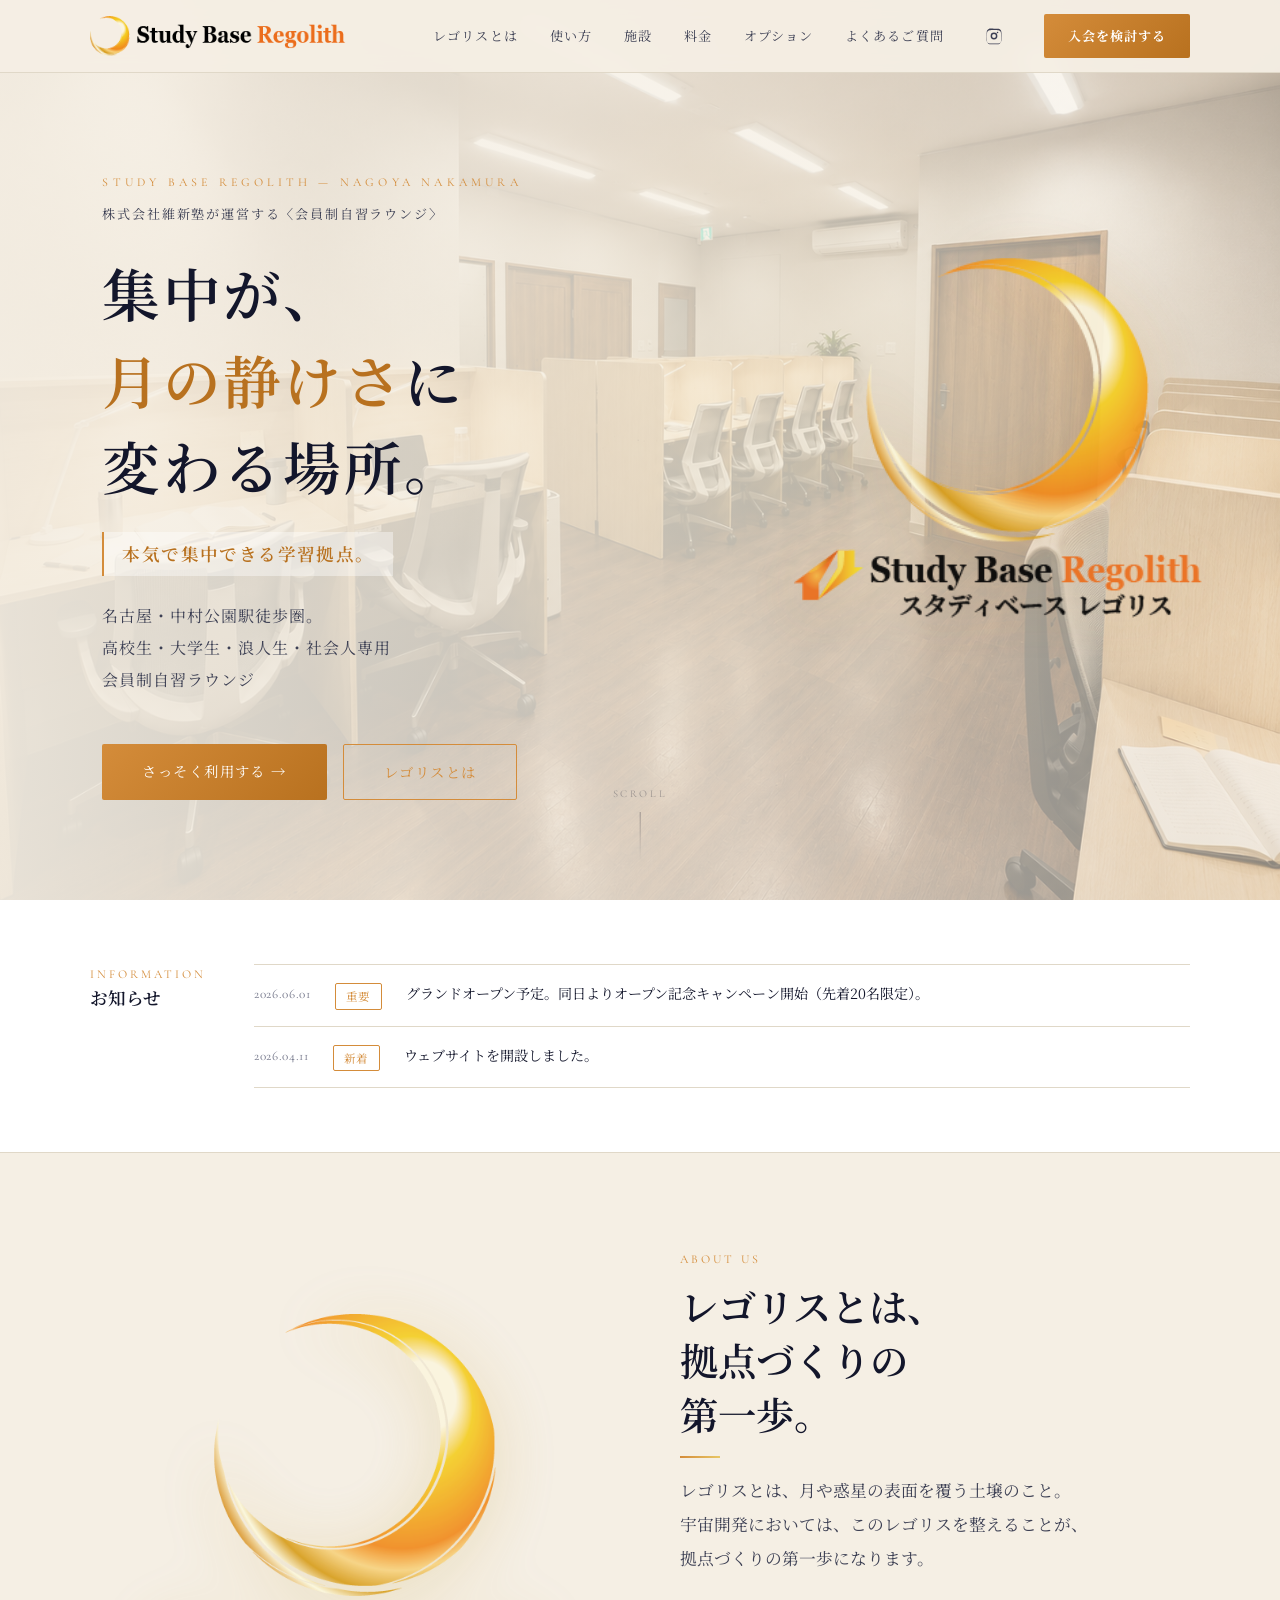
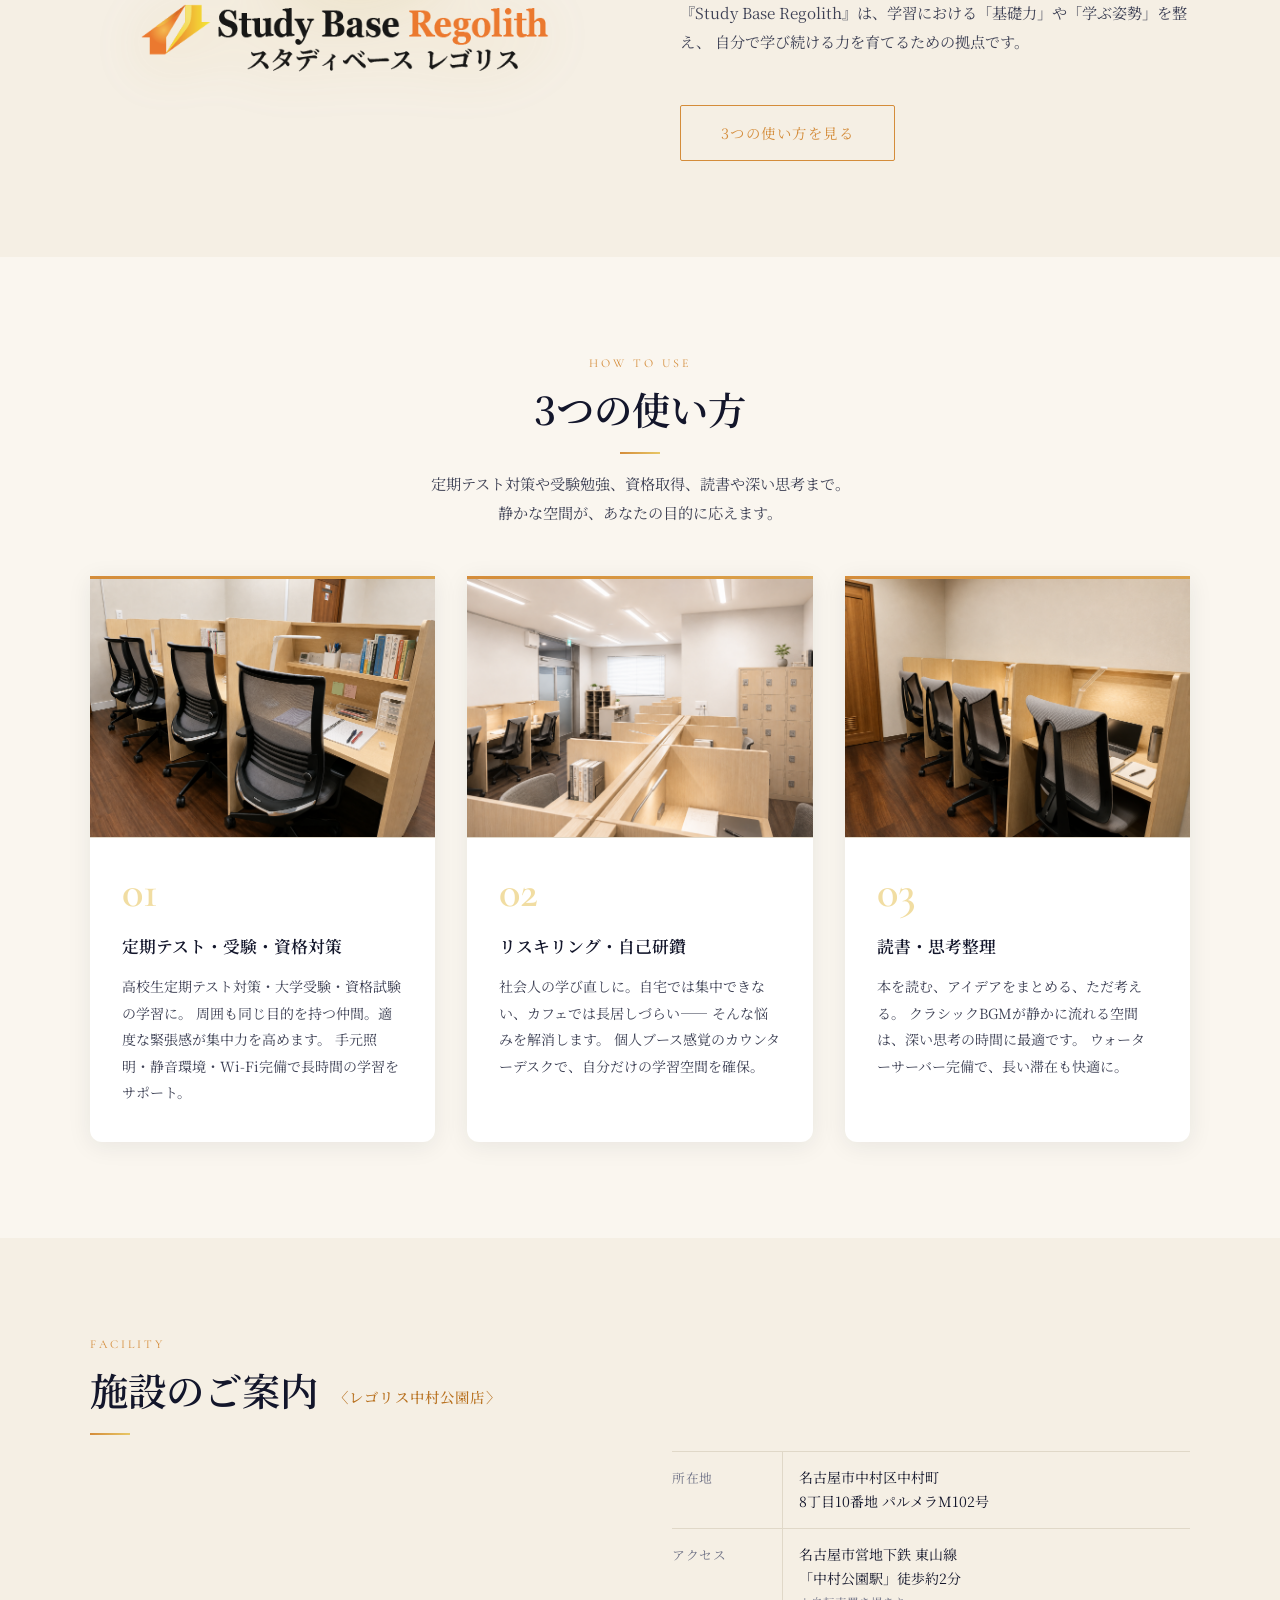
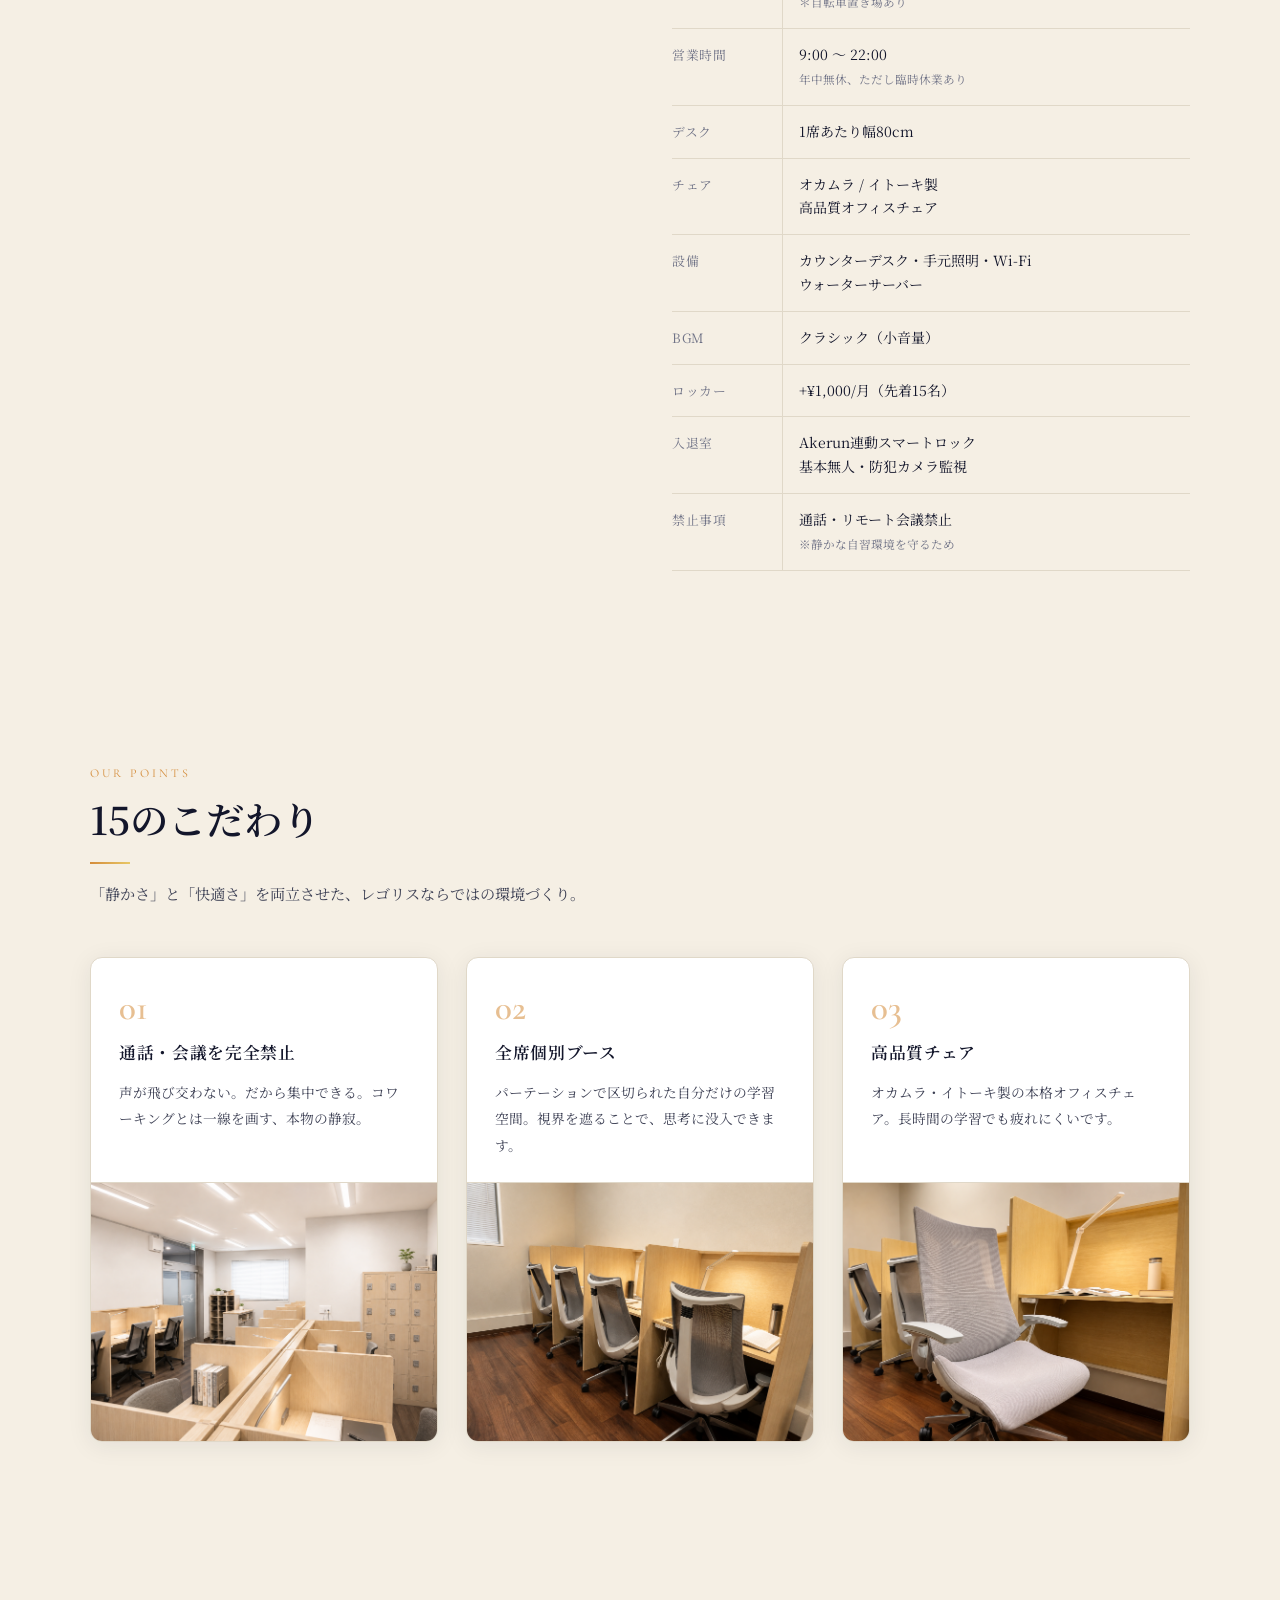
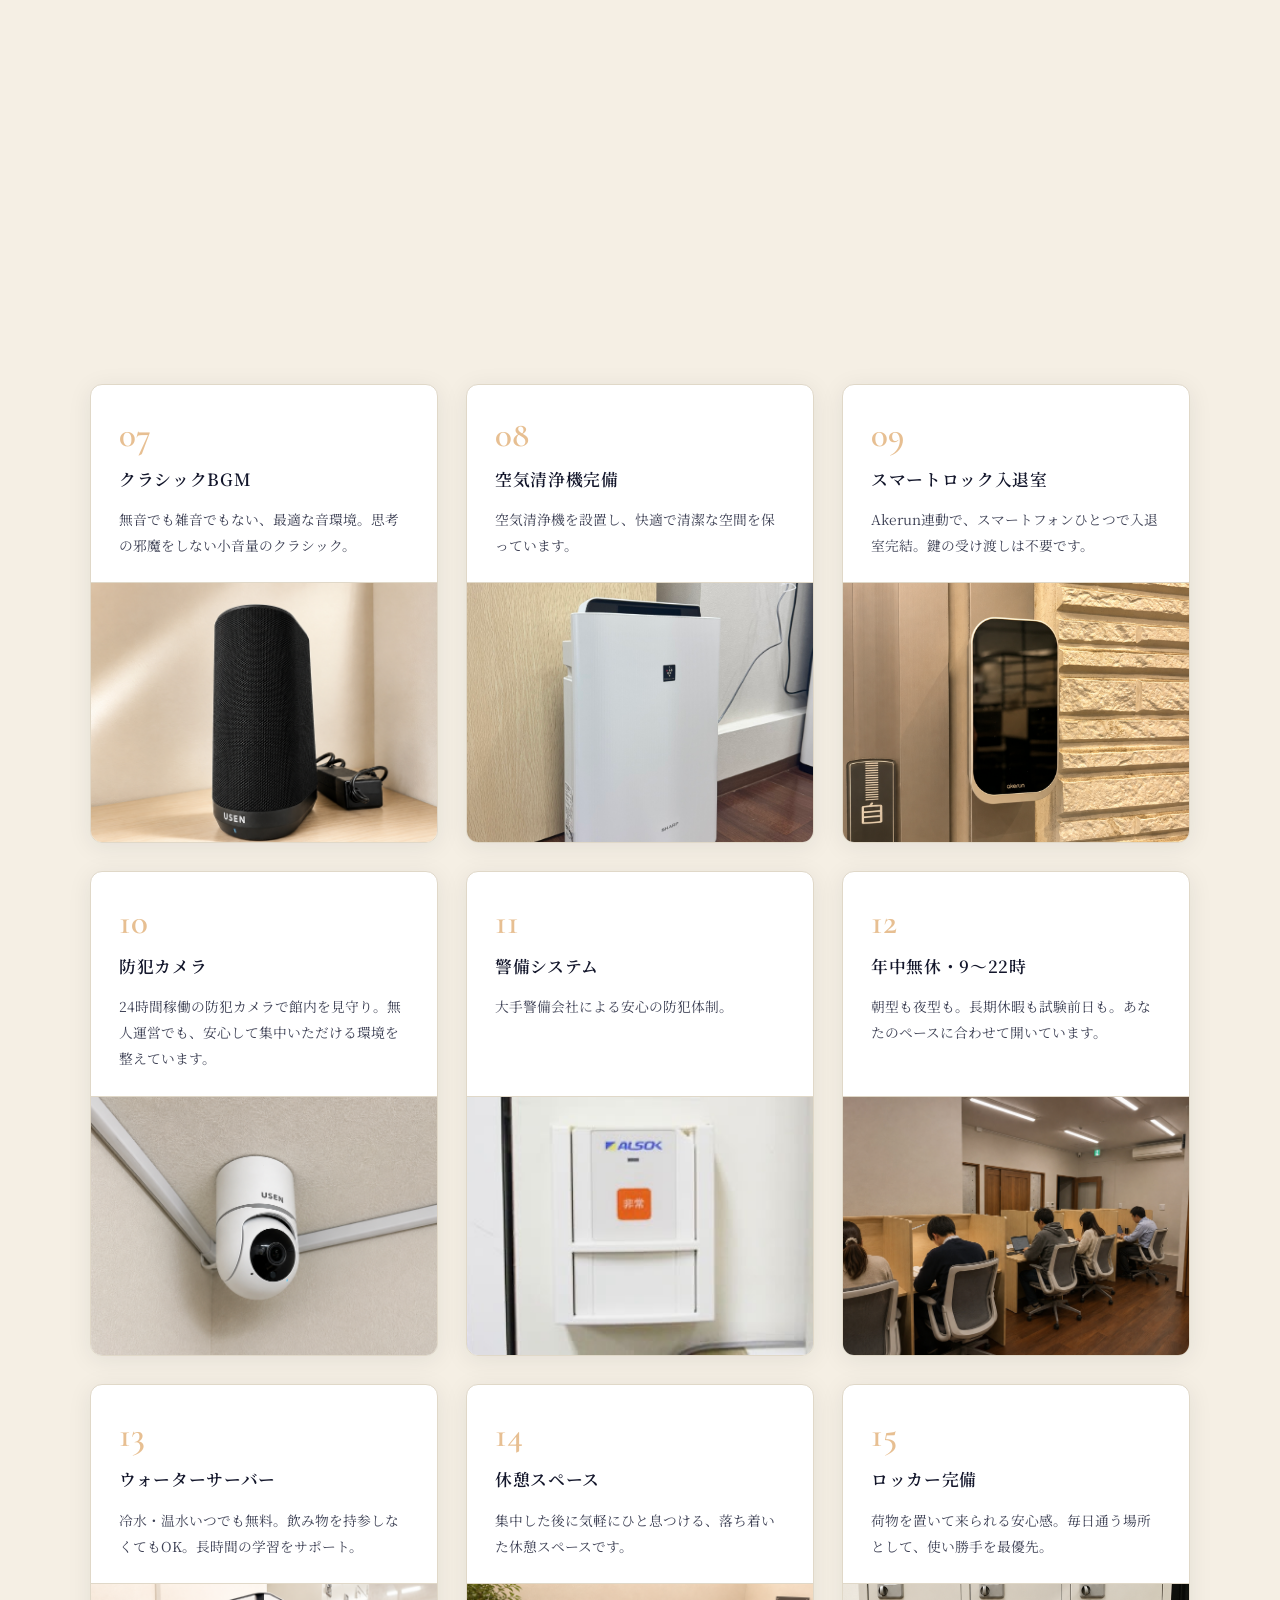
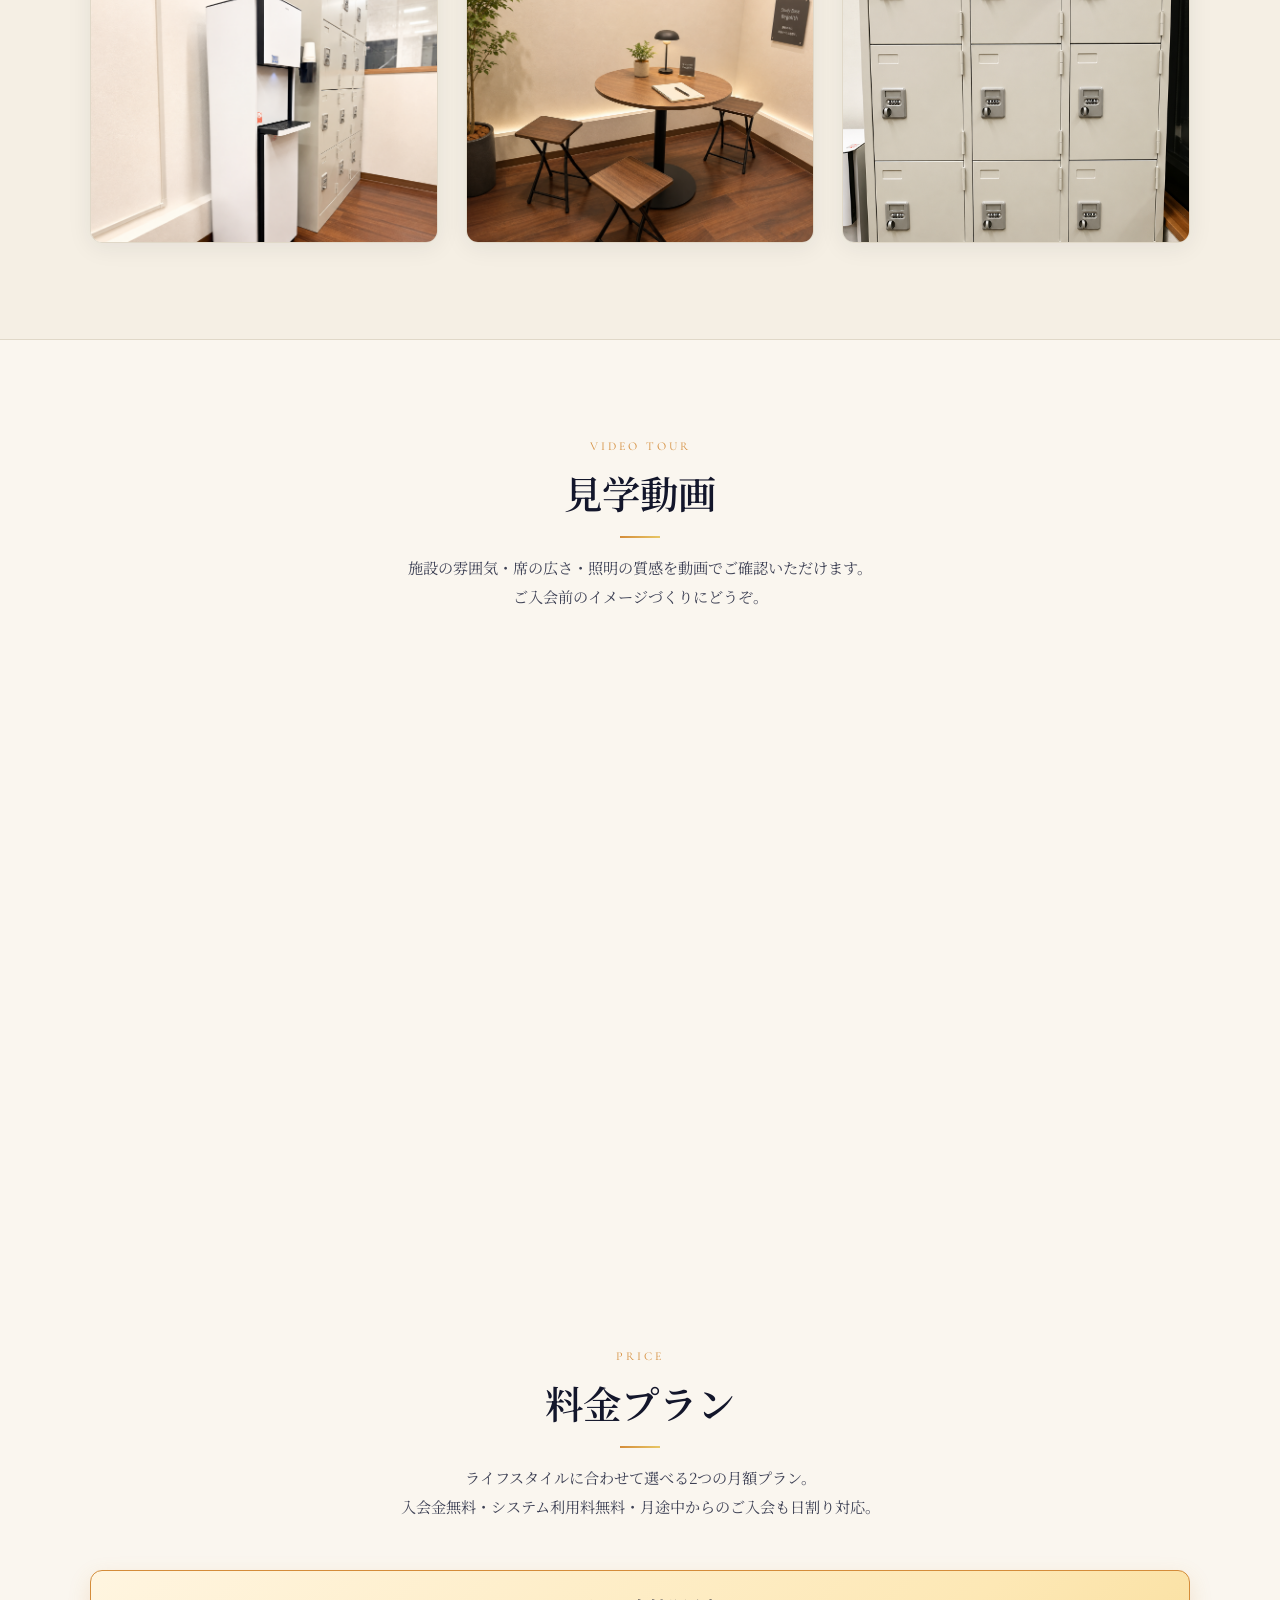
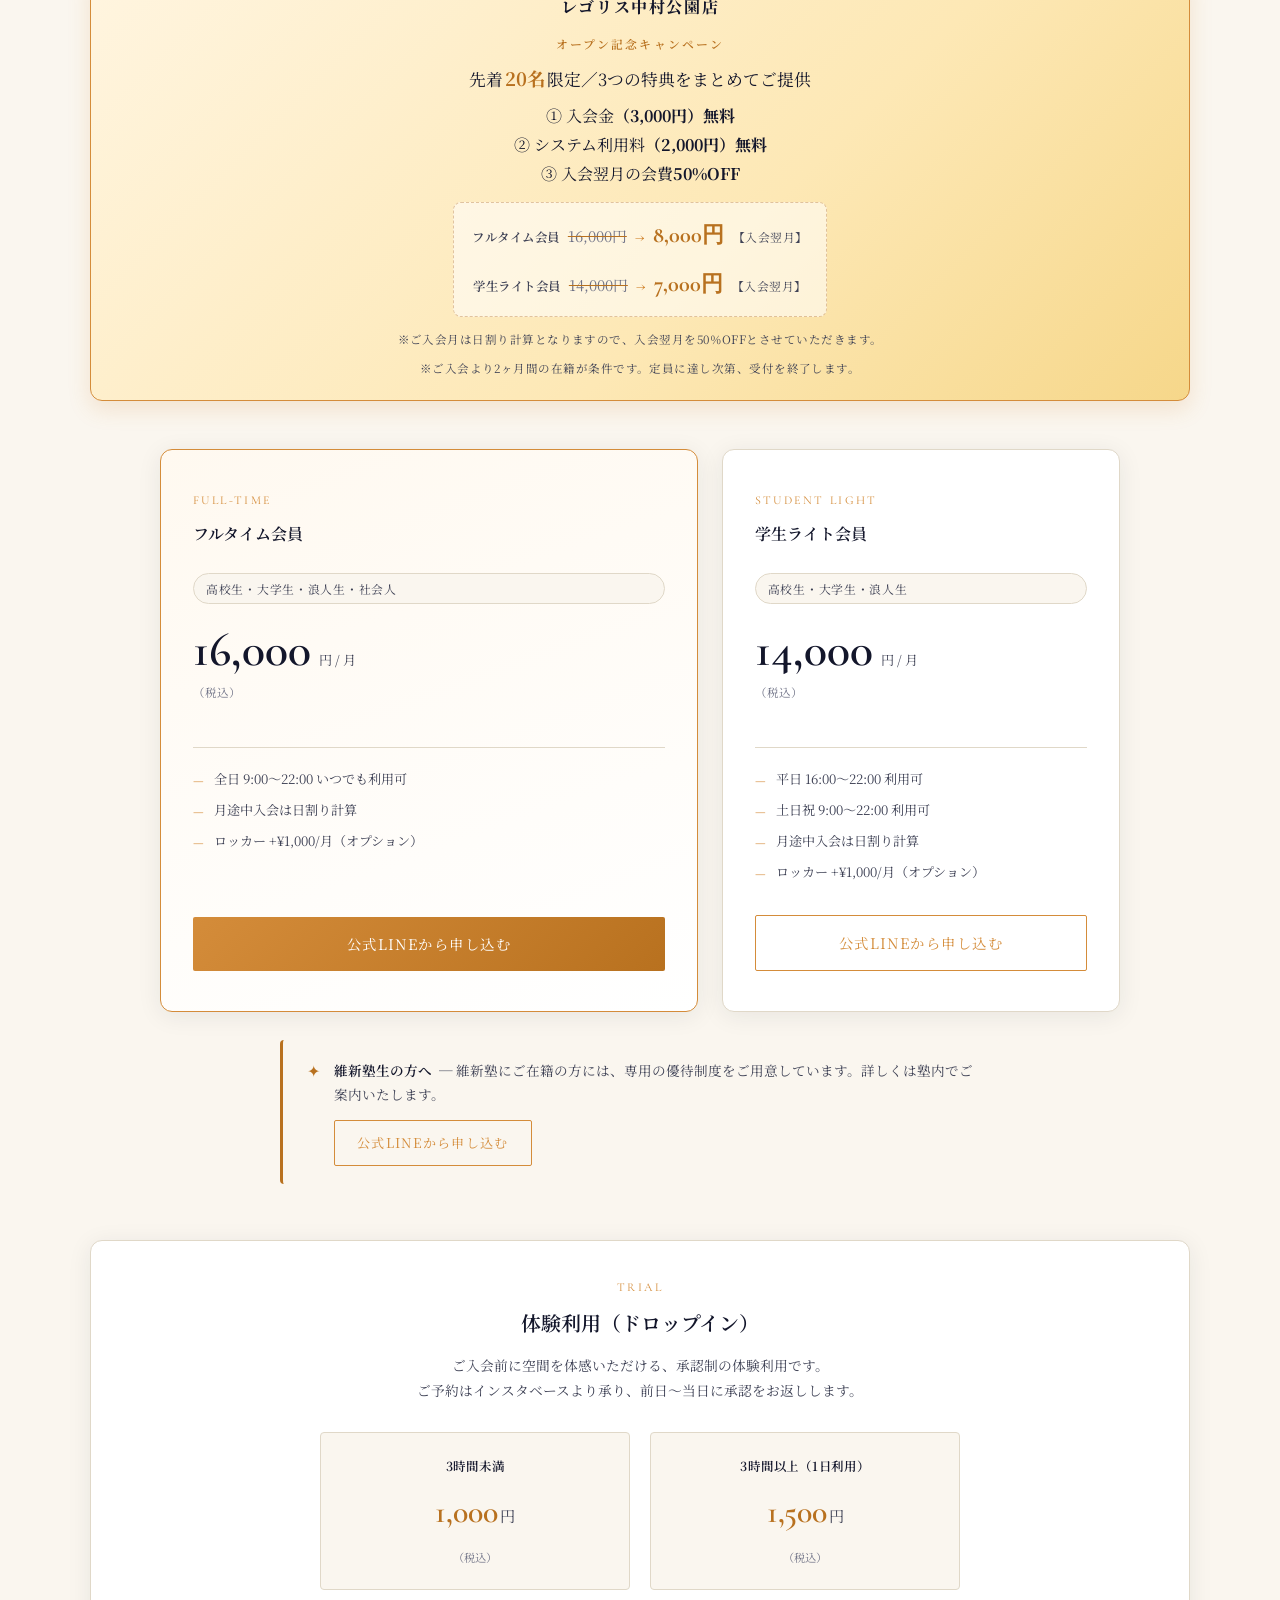
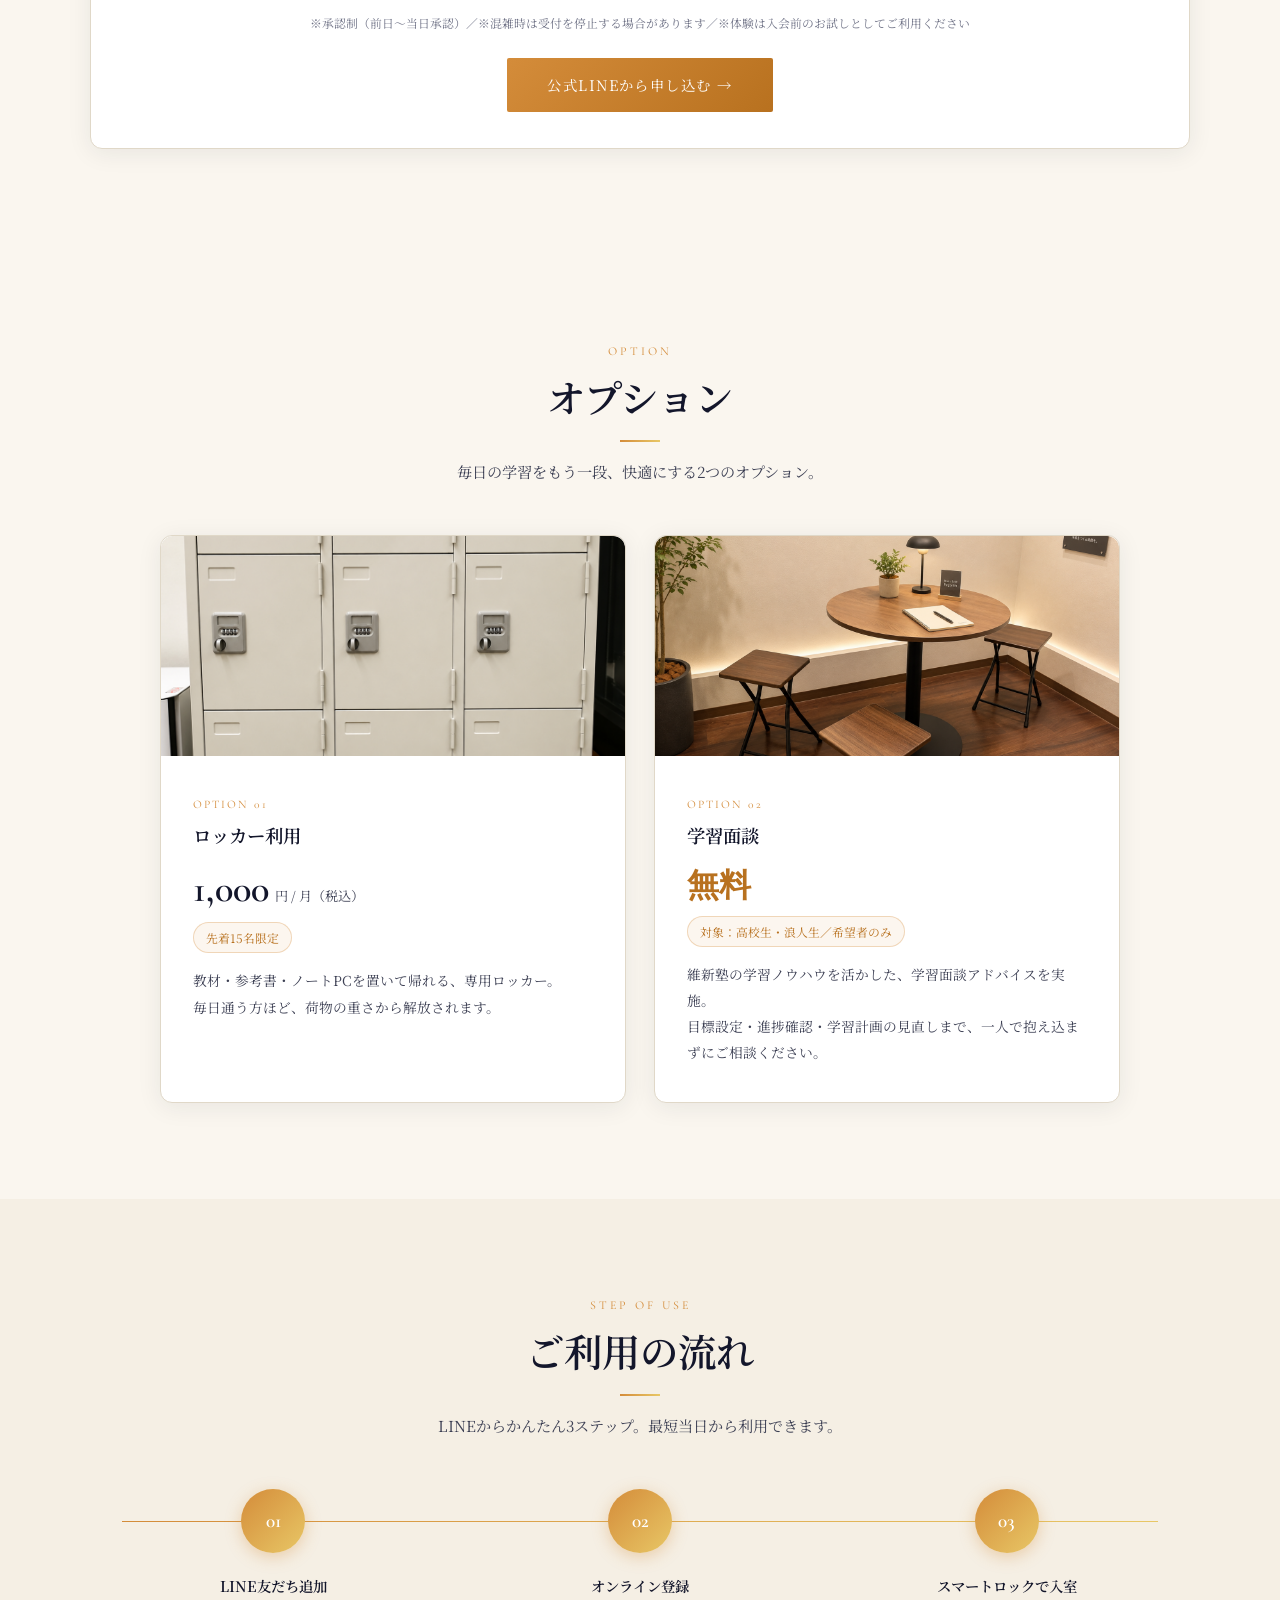
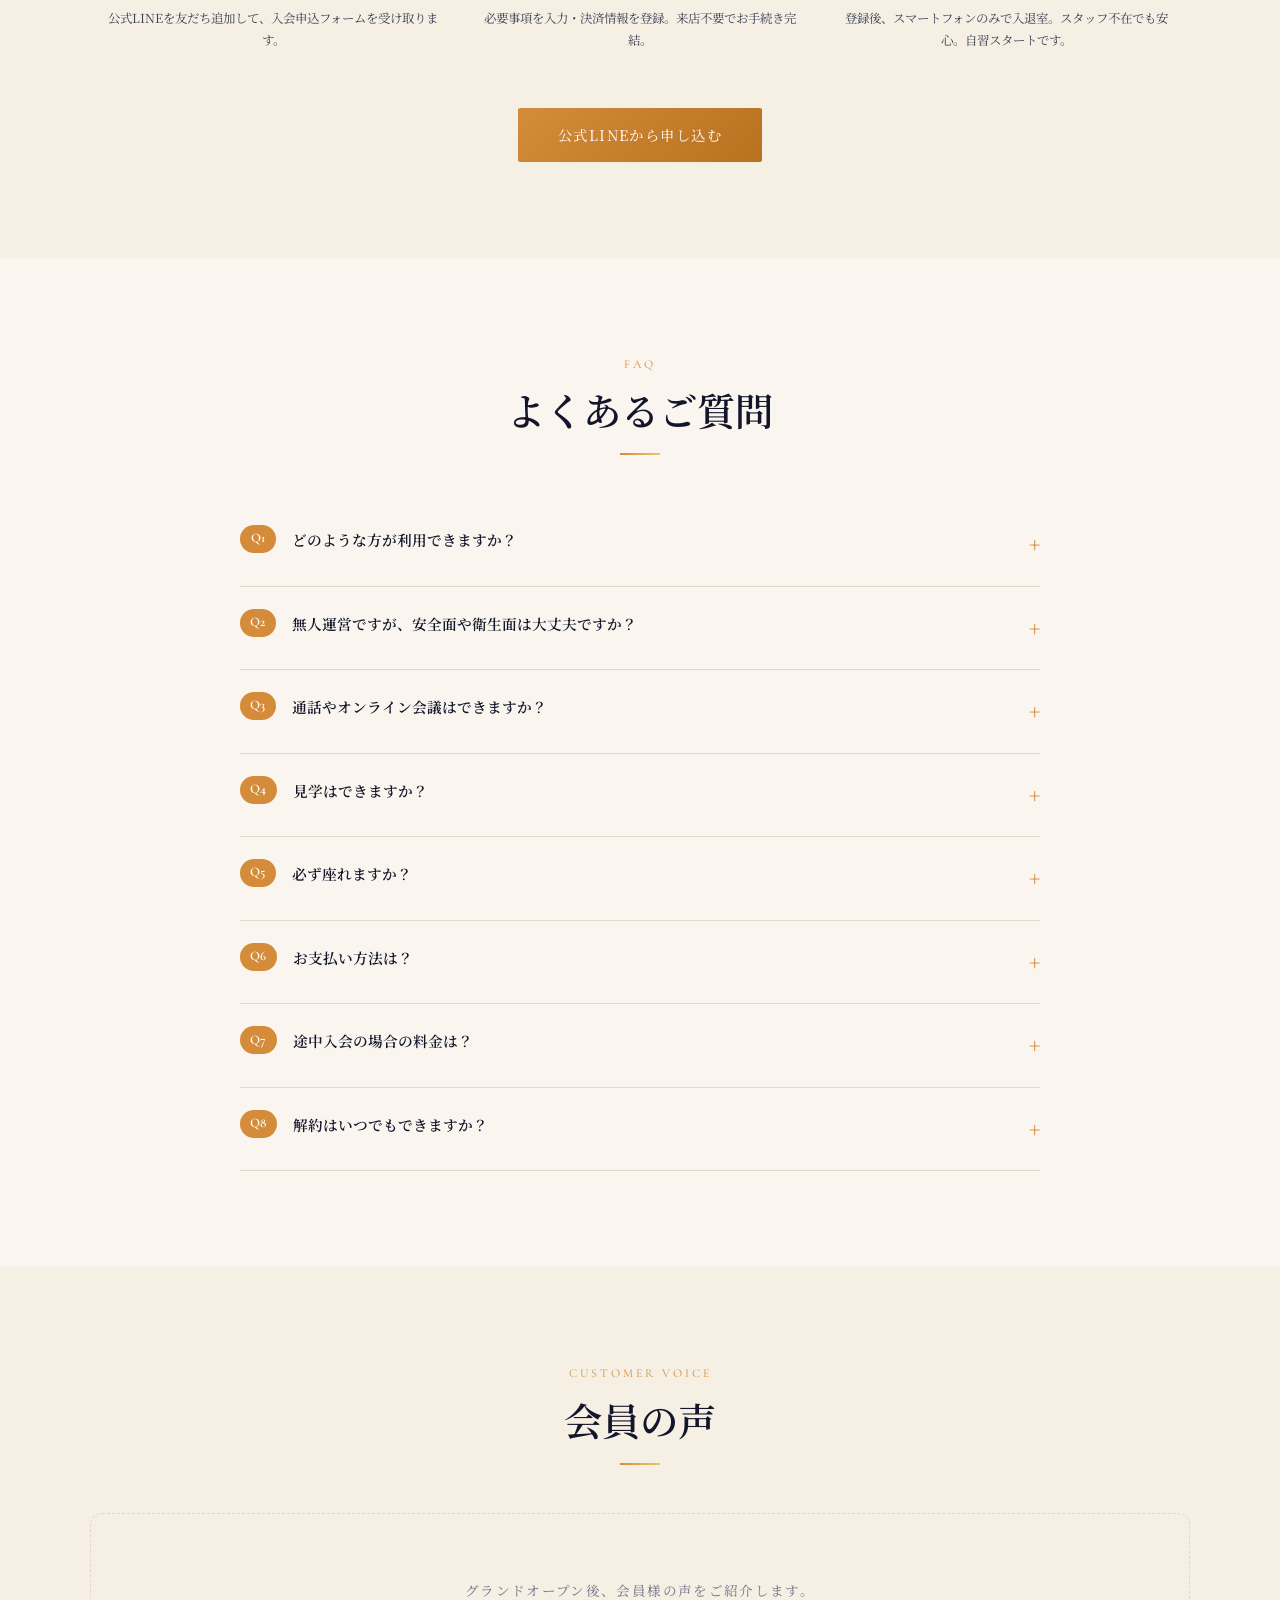
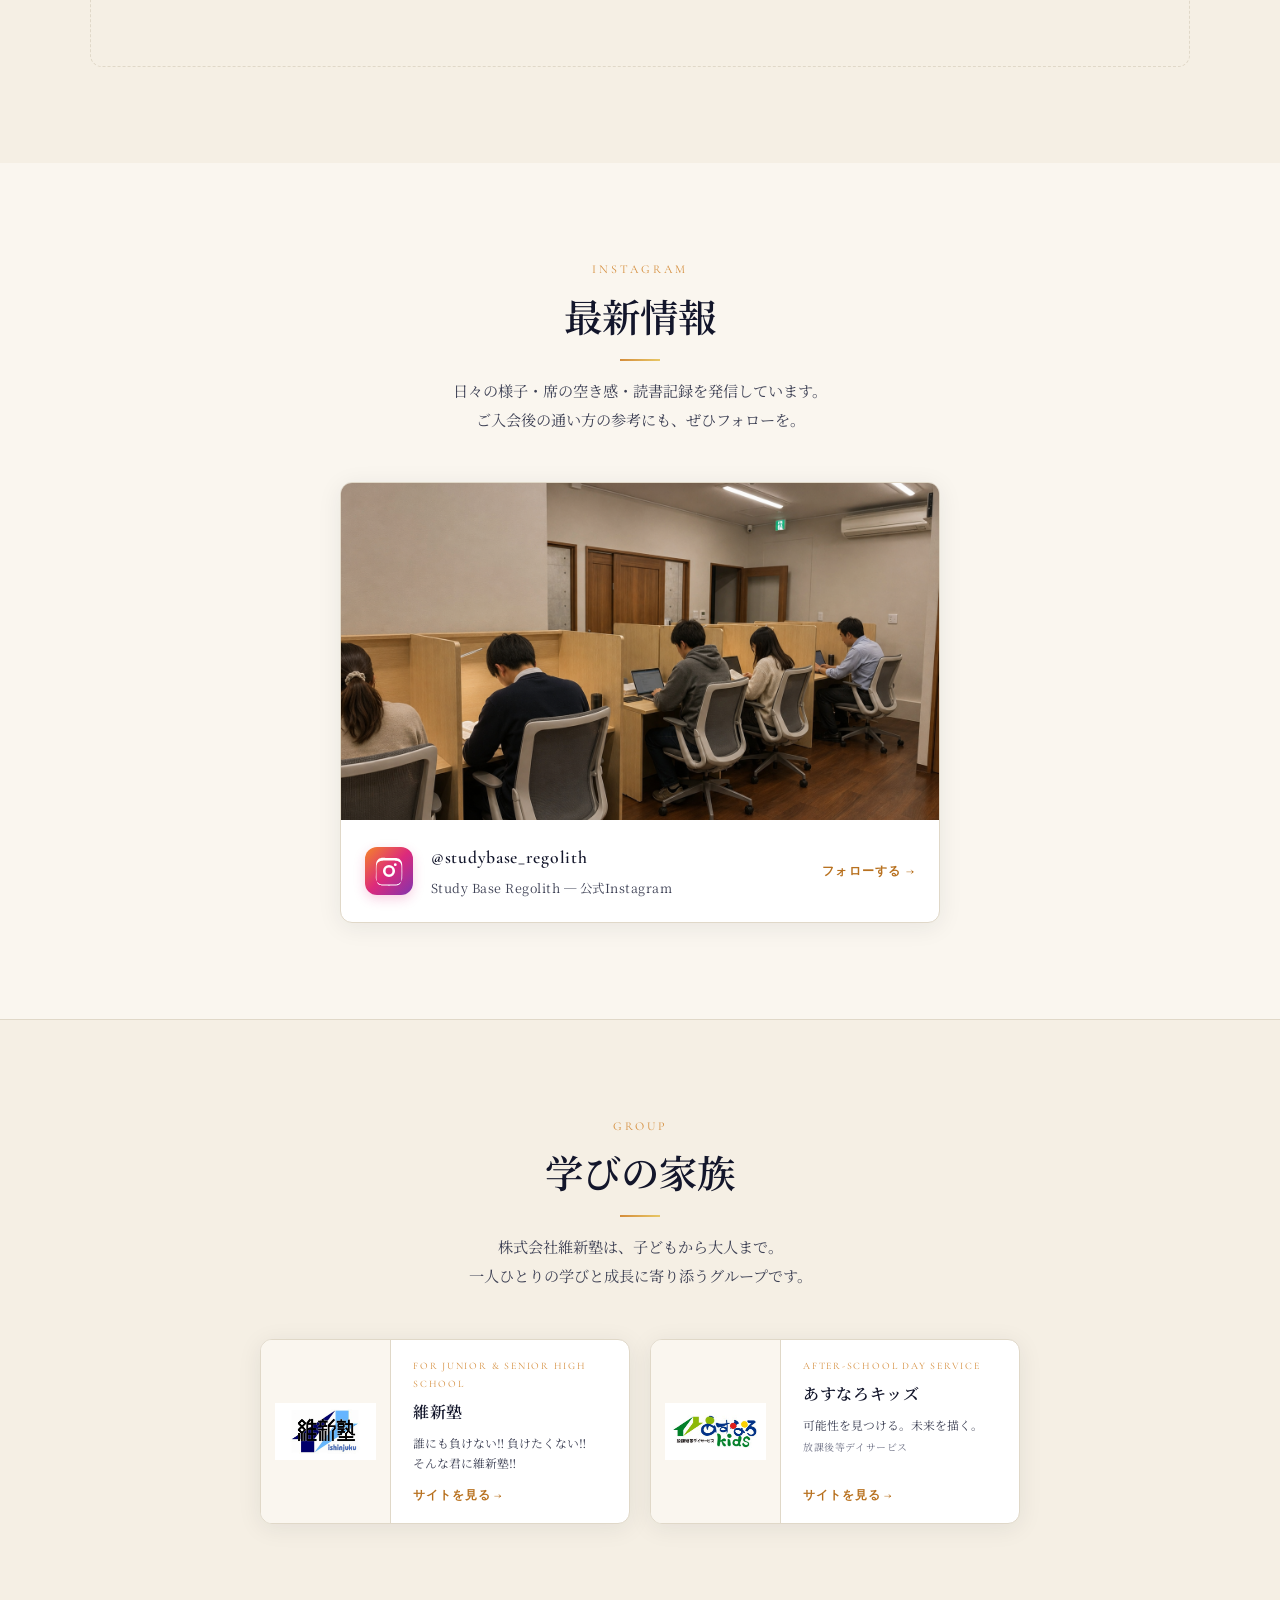
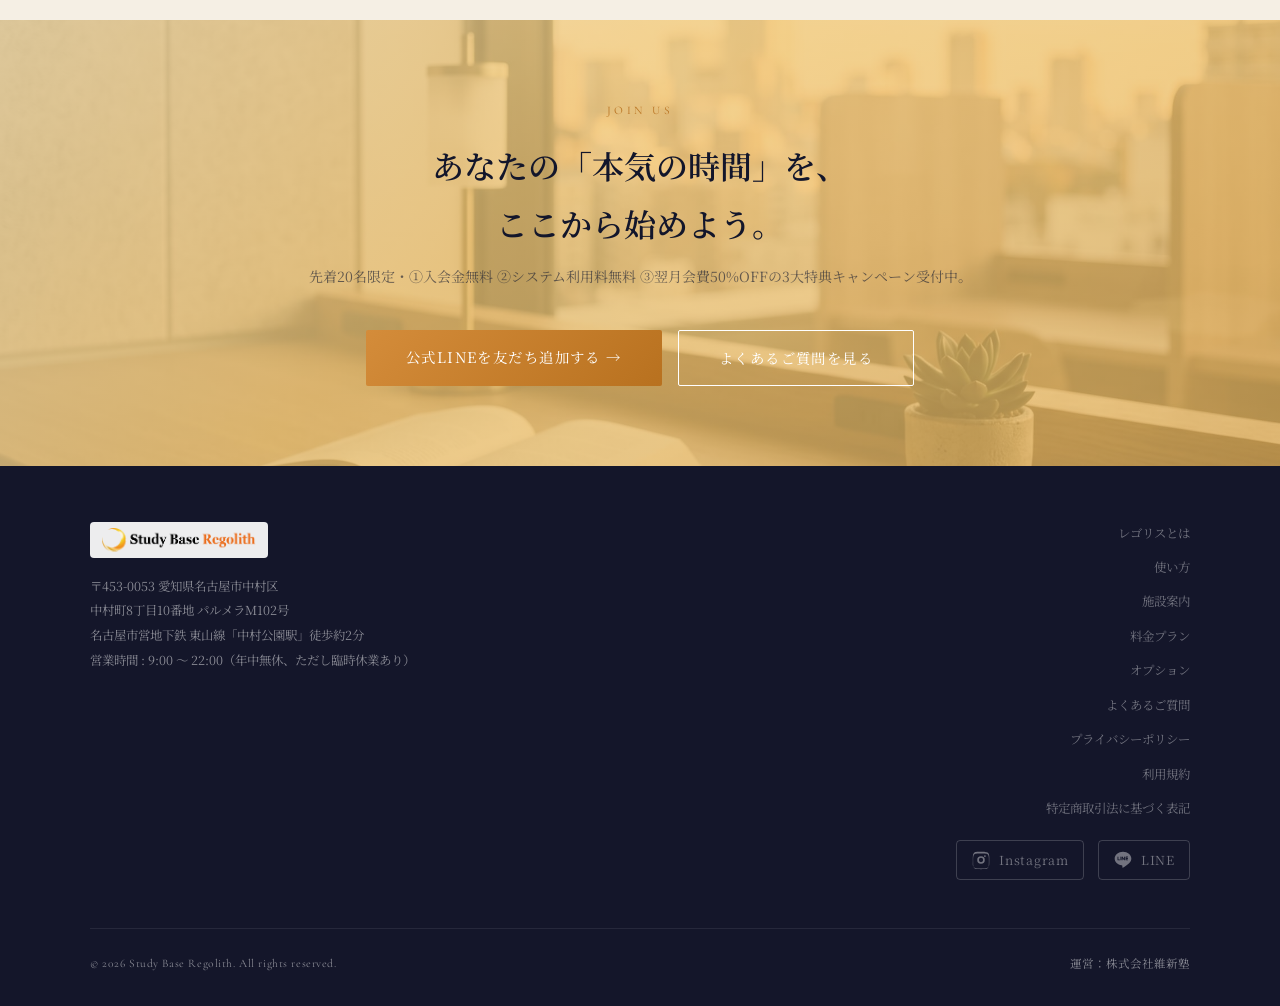
==== commit 939dc98c: "【レゴリスHP】塾長指示テキスト修正2件 ①料金プラン注記：となりますが→となりますので    ②CTAボタン：公式LINEから友だちを追加する→公式LINEを友だち追加する" ====
--- a/index.html
+++ b/index.html
@@ -559,7 +559,7 @@
         </div>
       </div>
 
-      <span class="campaign-banner-note">※ご入会月は日割り計算となりますが、入会翌月を50％OFFとさせていただきます。</span>
+      <span class="campaign-banner-note">※ご入会月は日割り計算となりますので、入会翌月を50％OFFとさせていただきます。</span>
       <span class="campaign-banner-note">※ご入会より2ヶ月間の在籍が条件です。定員に達し次第、受付を終了します。</span>
     </div>
 
@@ -982,7 +982,7 @@
     <p class="cta-sub">先着20名限定・①入会金無料 ②システム利用料無料 ③翌月会費50%OFFの3大特典キャンペーン受付中。</p>
 
     <div class="cta-actions">
-      <a href="https://lin.ee/QCPj4AF" class="btn btn-primary" target="_blank" rel="noopener">公式LINEから友だちを追加する →</a>
+      <a href="https://lin.ee/QCPj4AF" class="btn btn-primary" target="_blank" rel="noopener">公式LINEを友だち追加する →</a>
       <a href="#faq" class="btn btn-outline">よくあるご質問を見る</a>
     </div>
   </div>
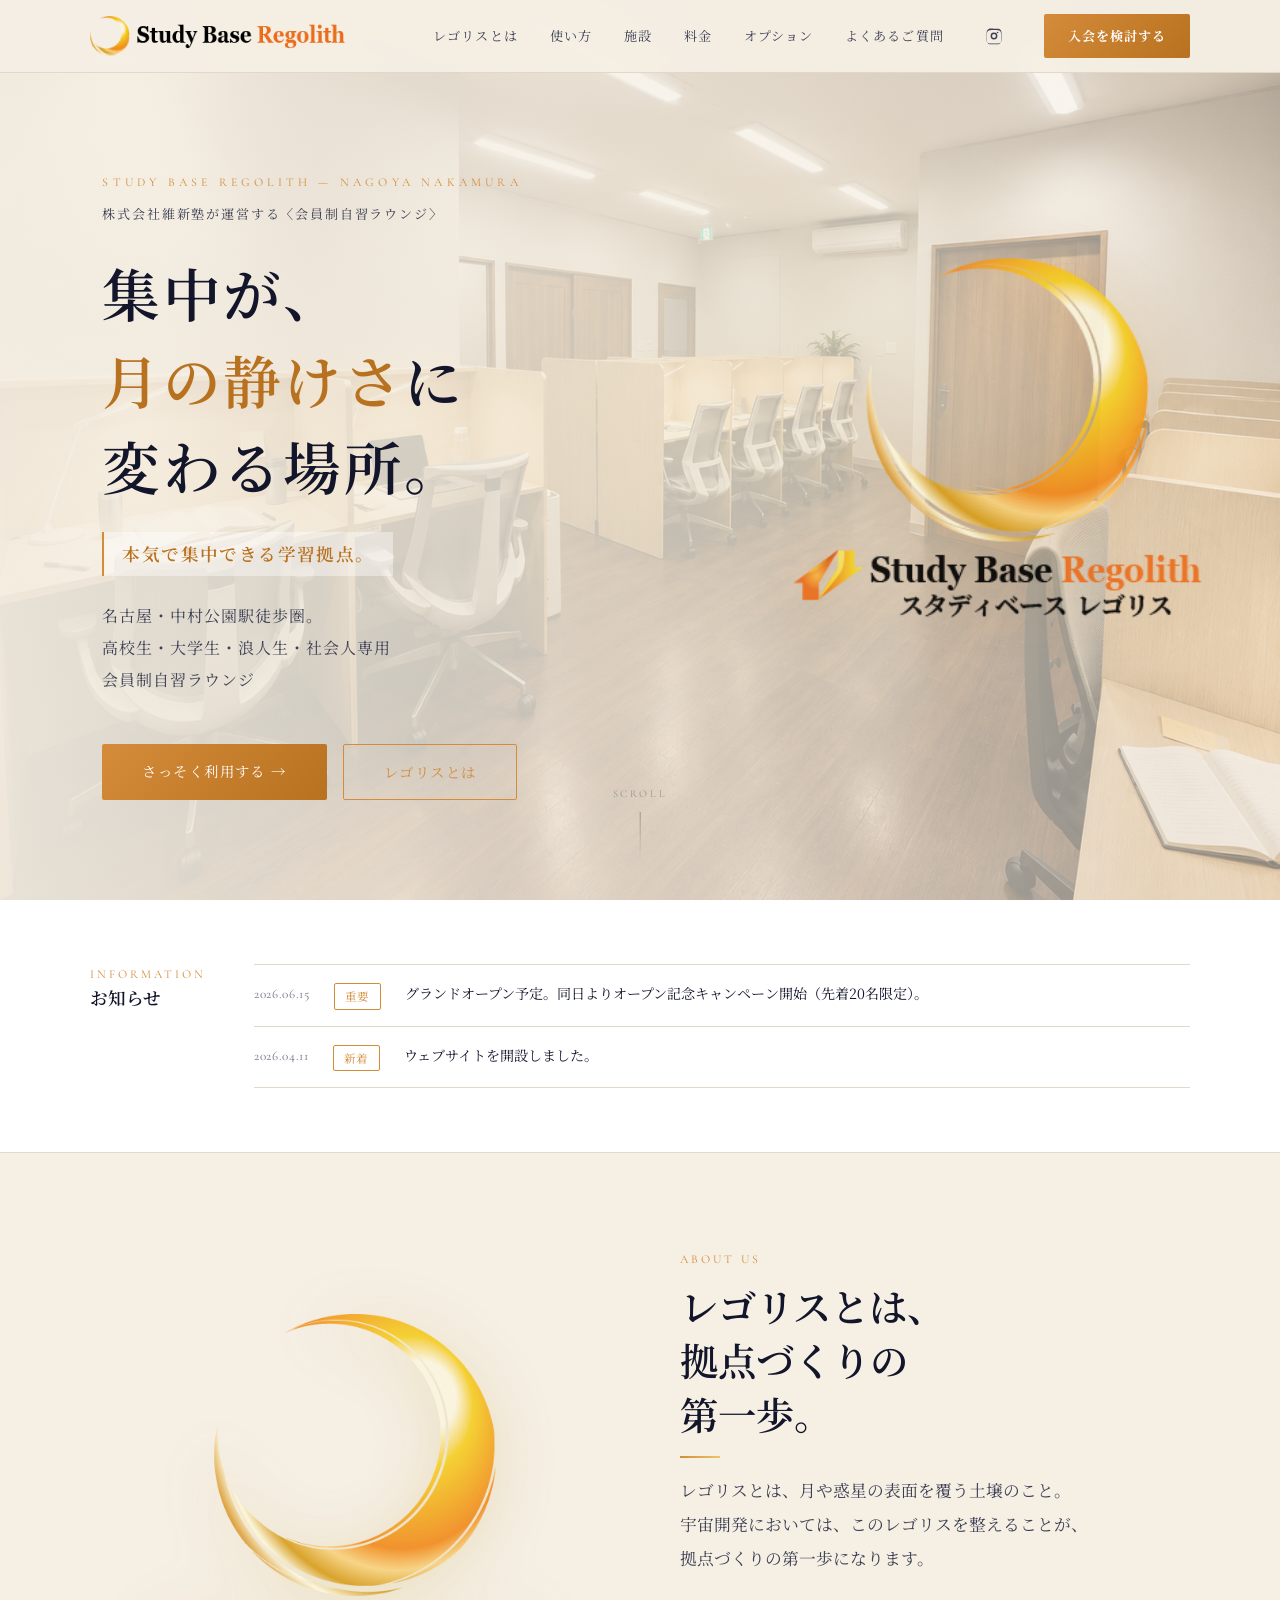
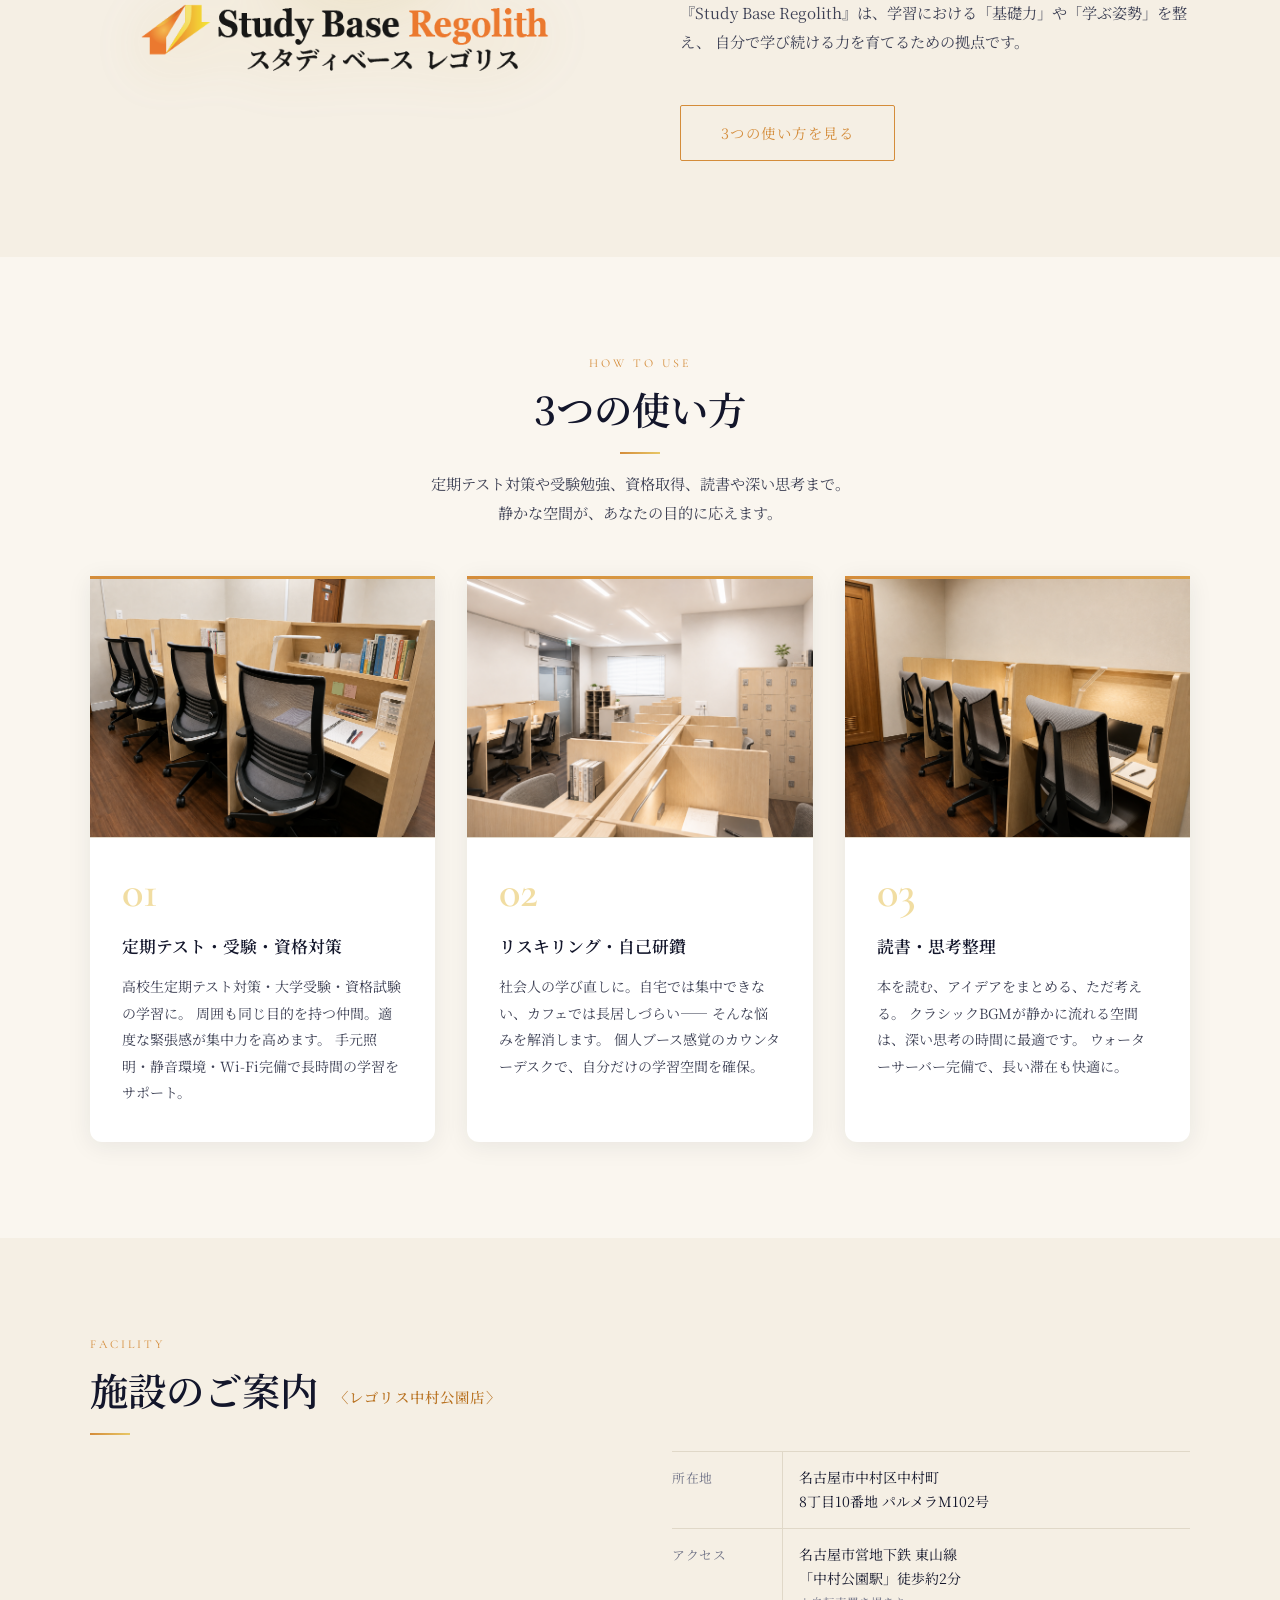
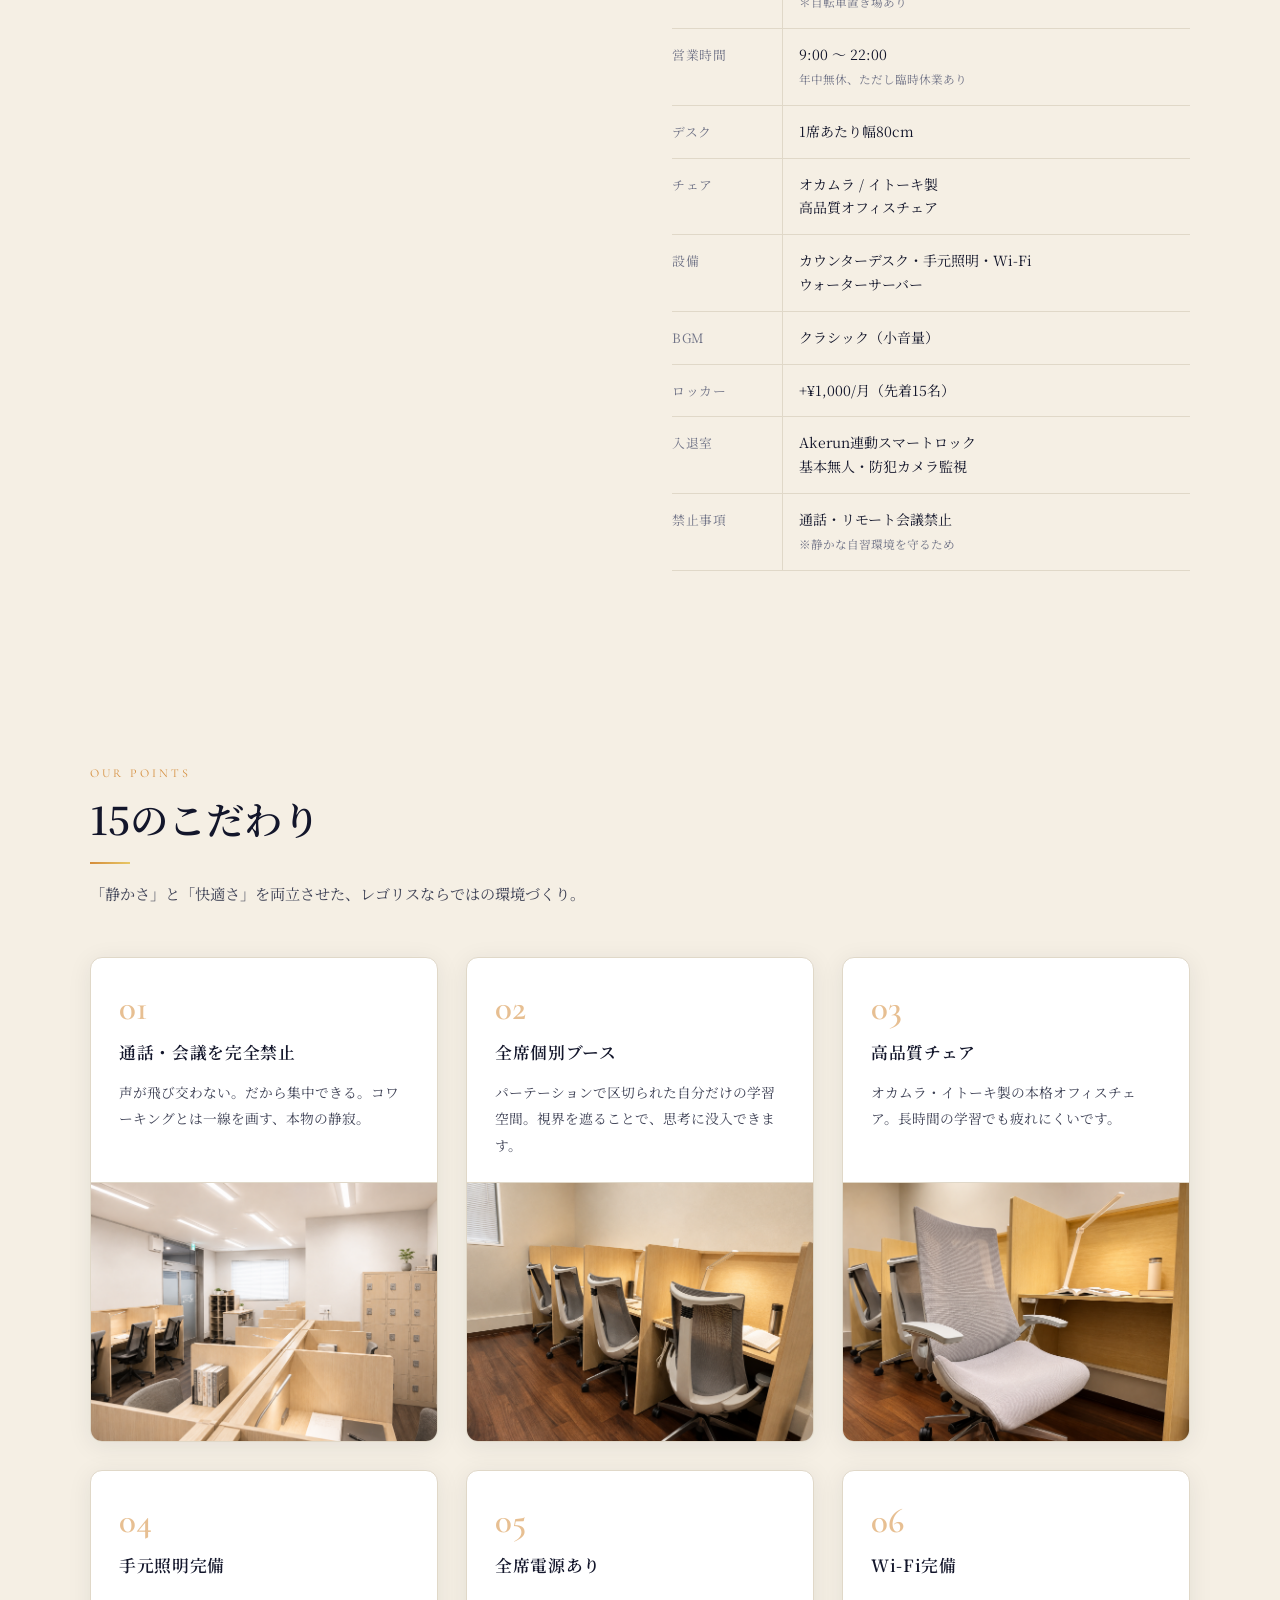
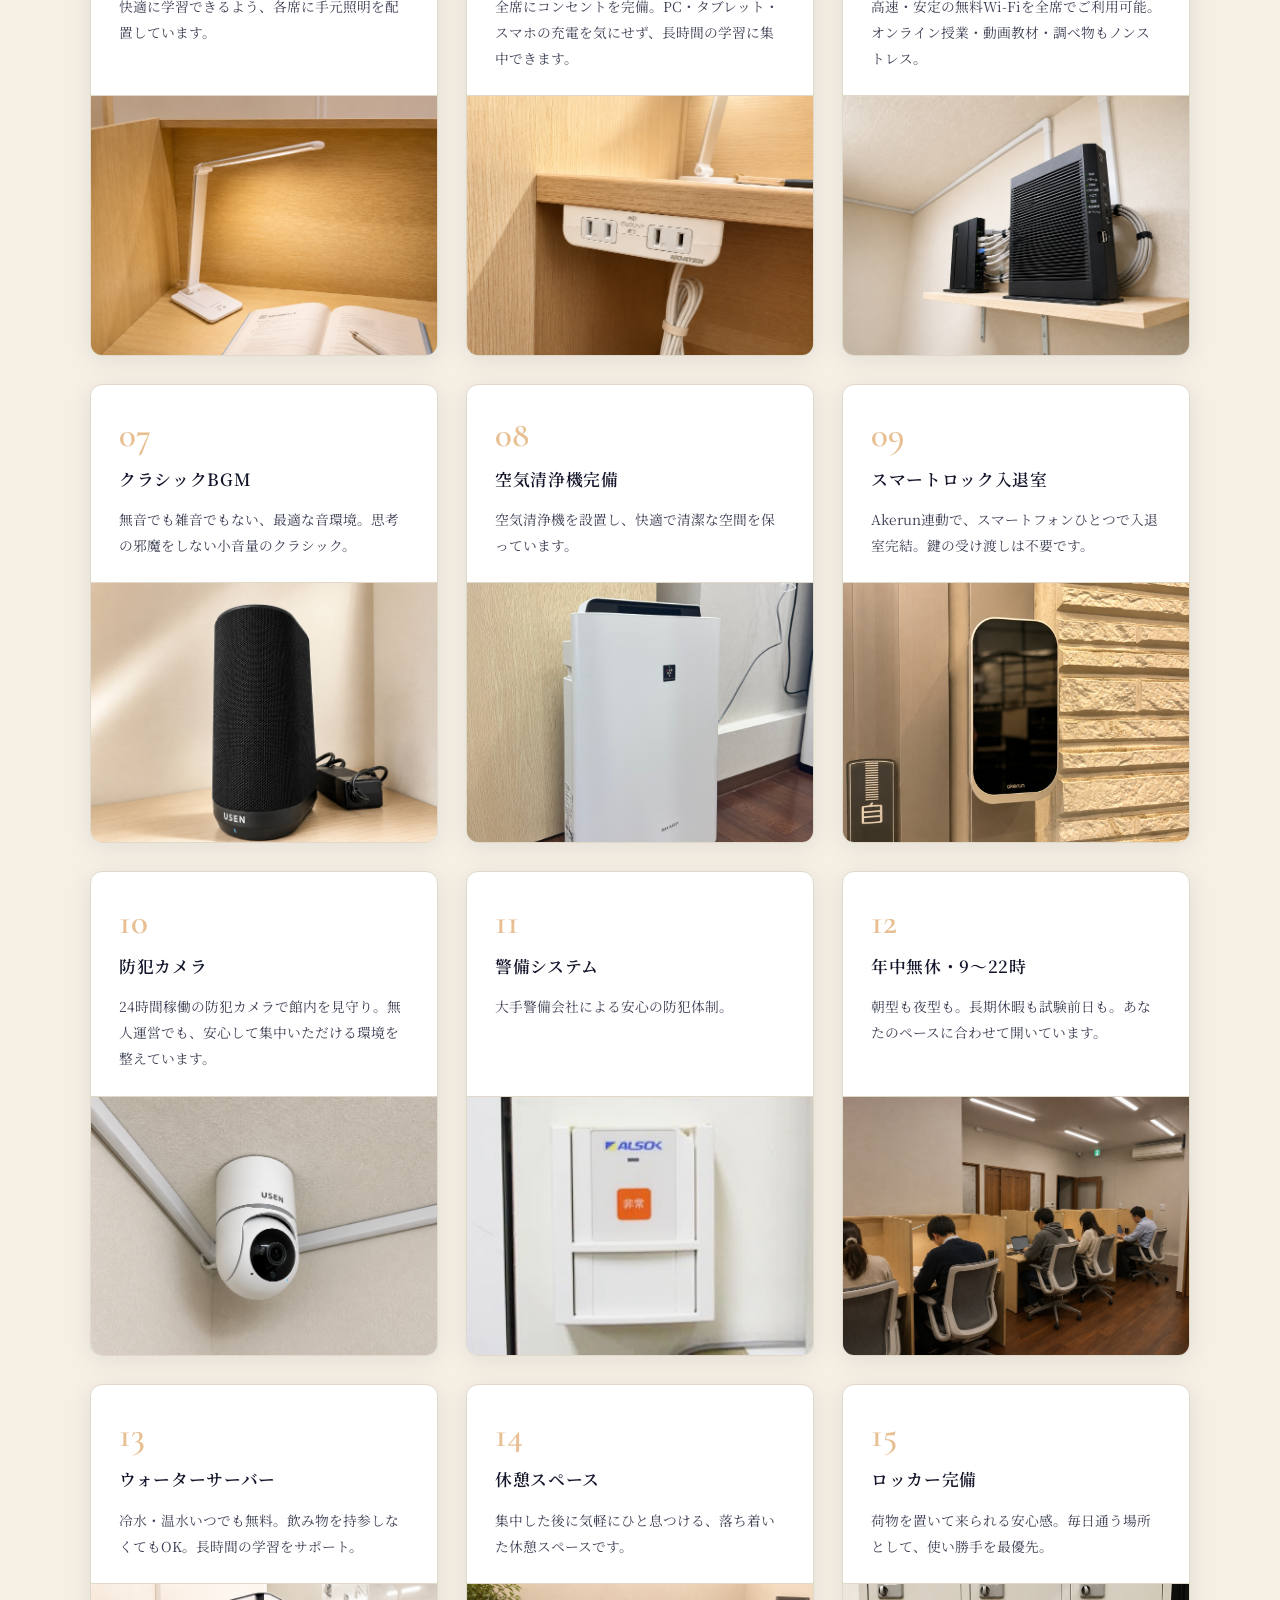
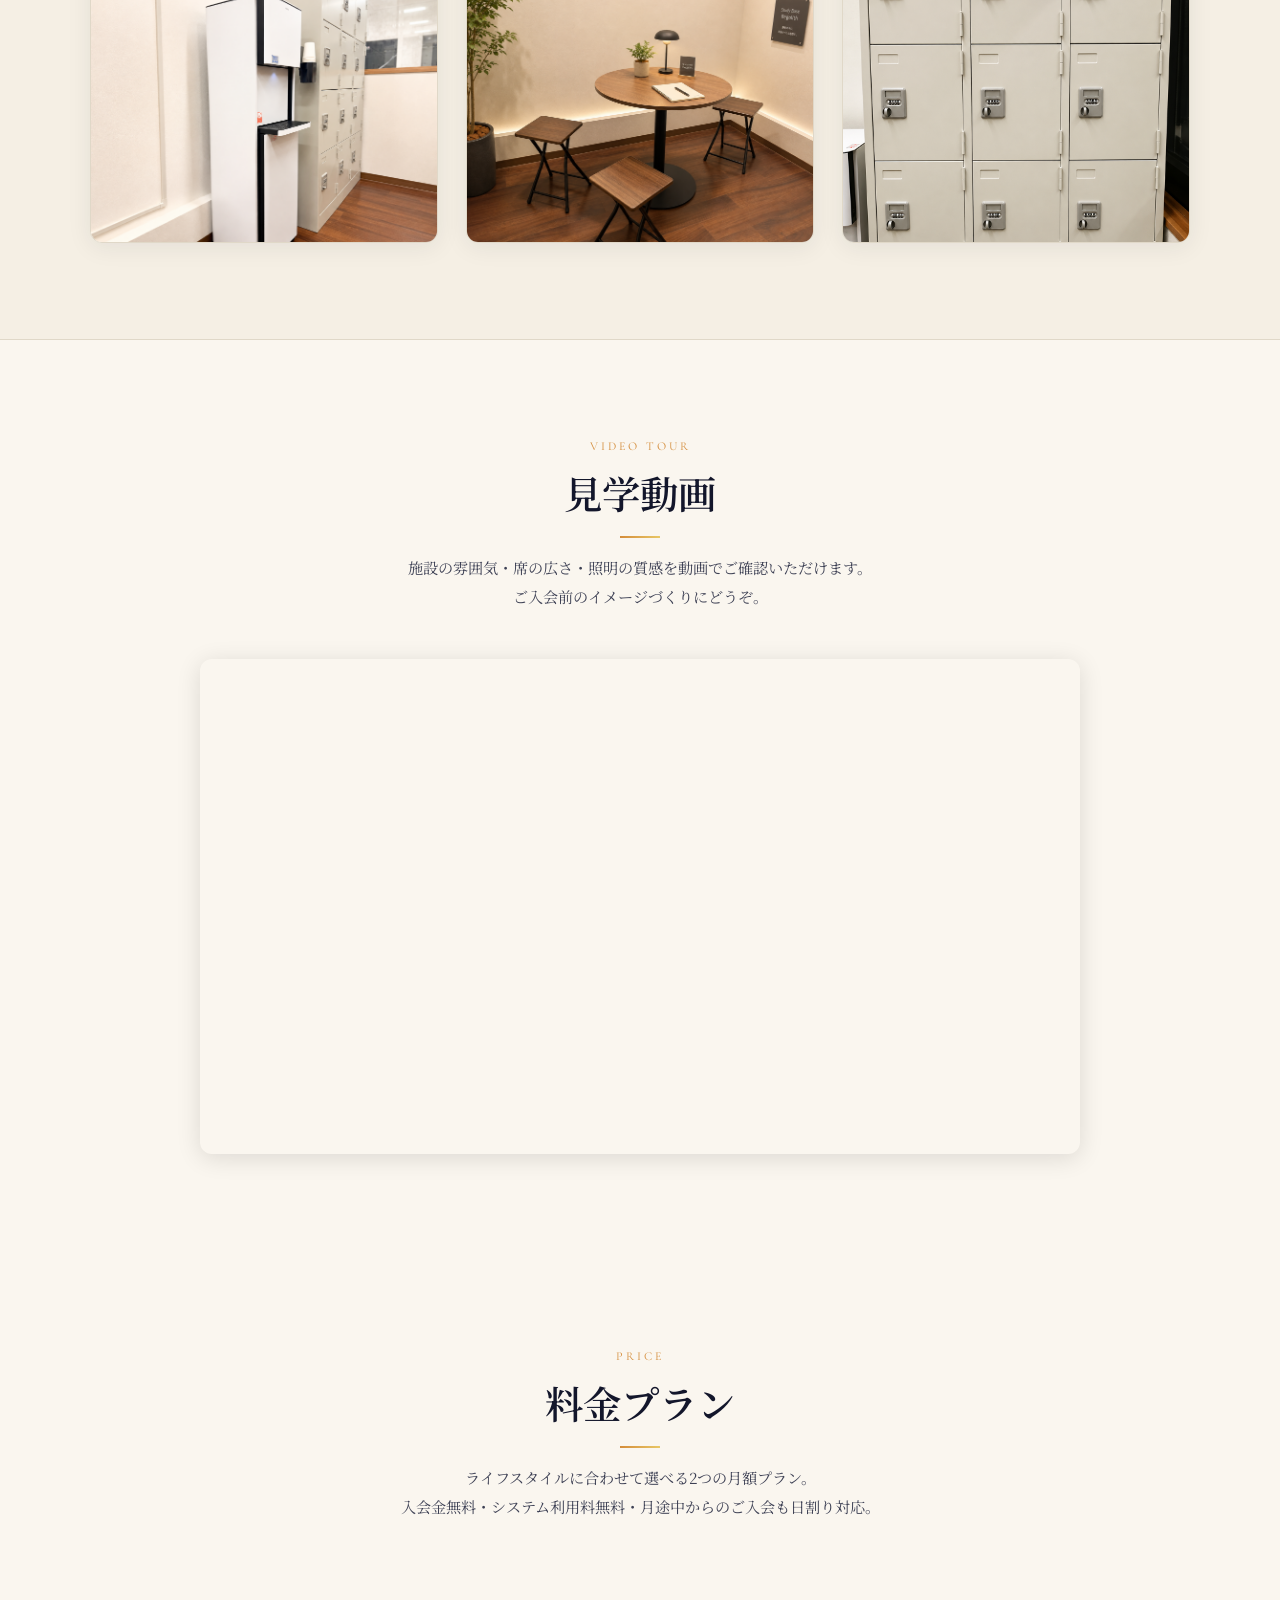
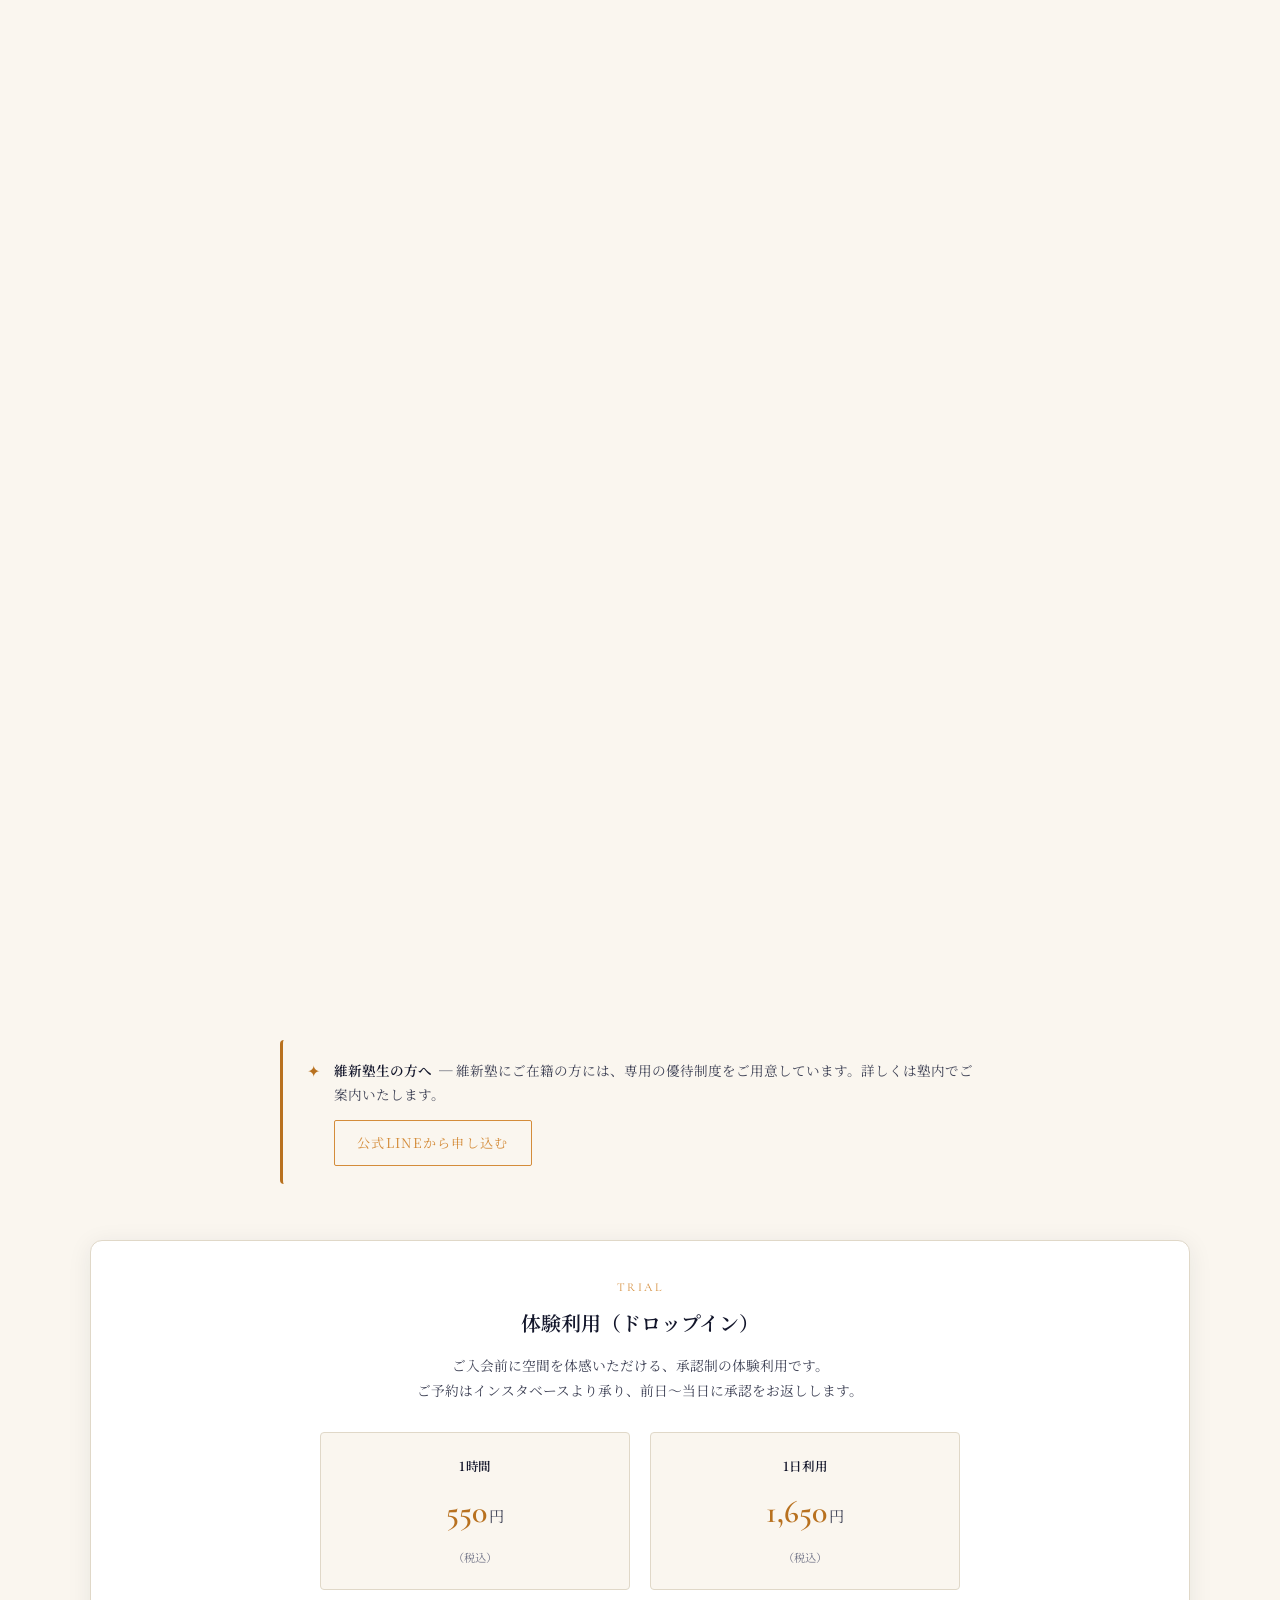
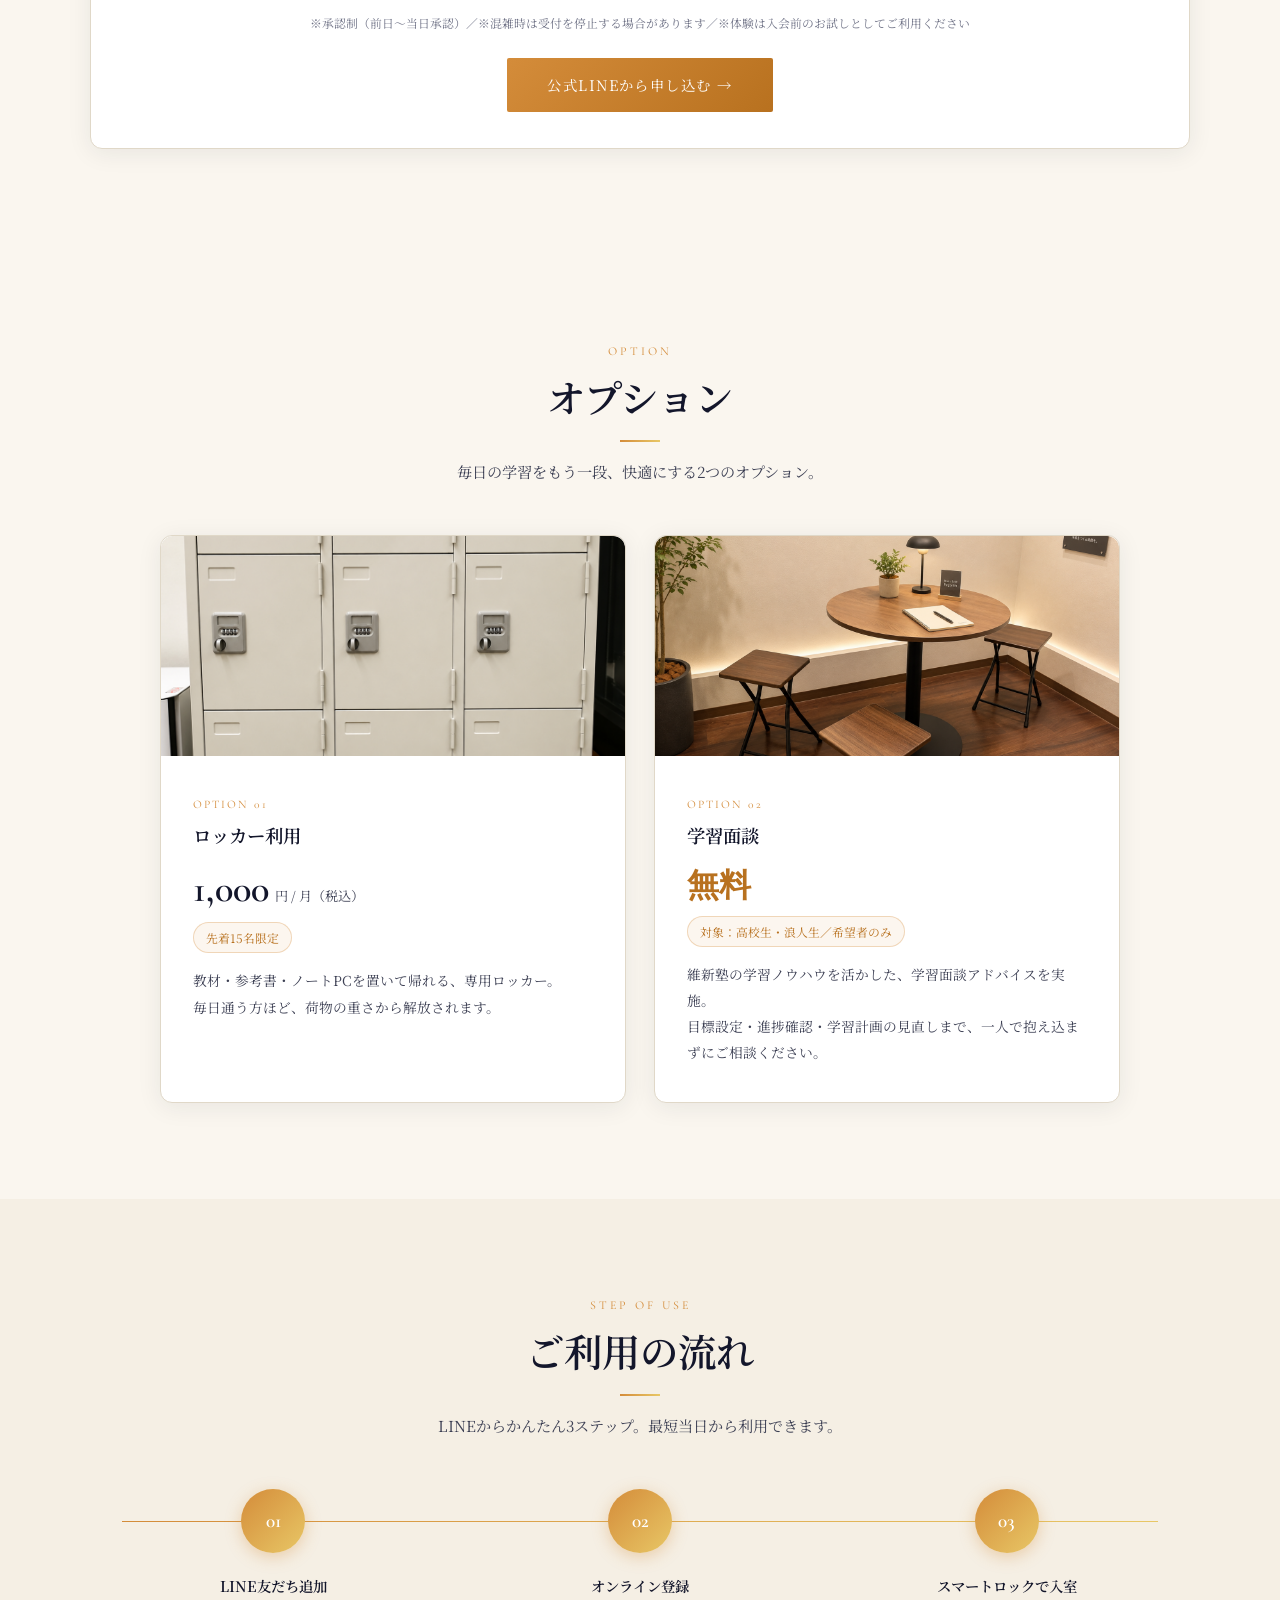
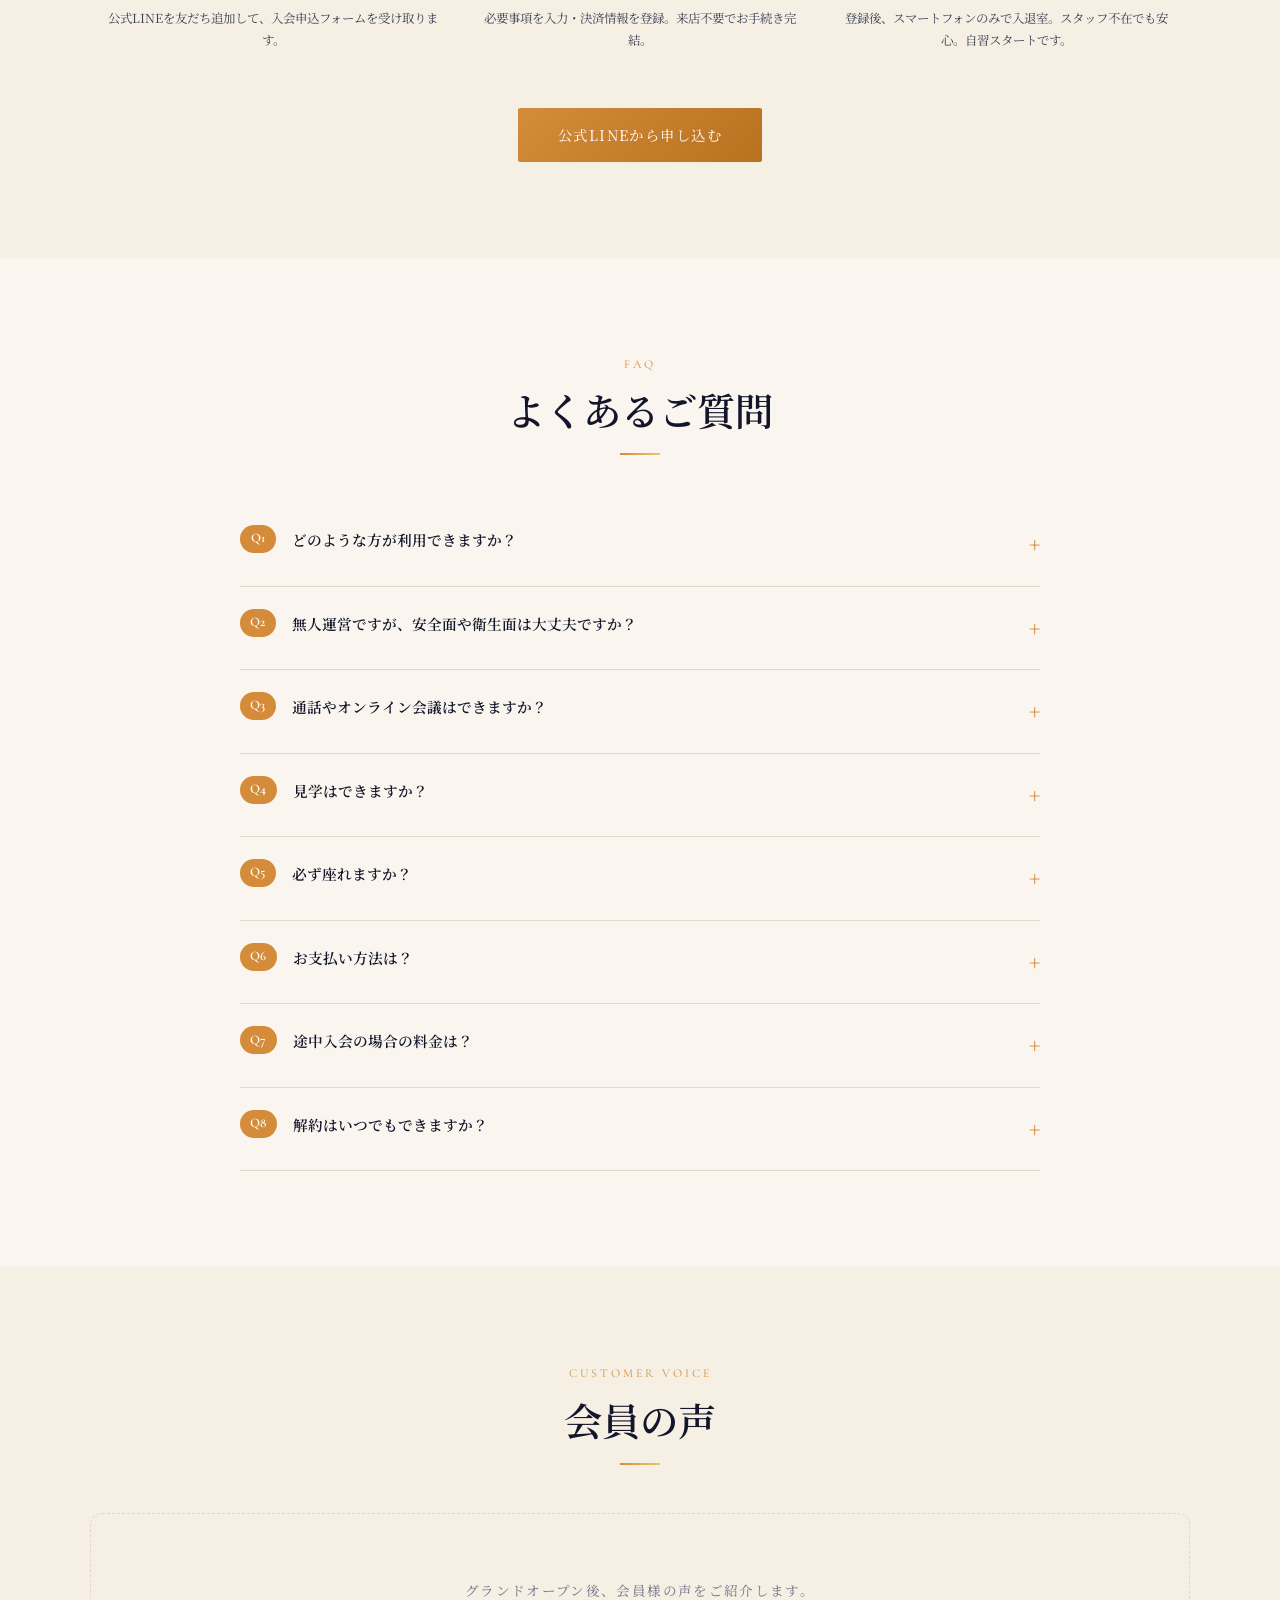
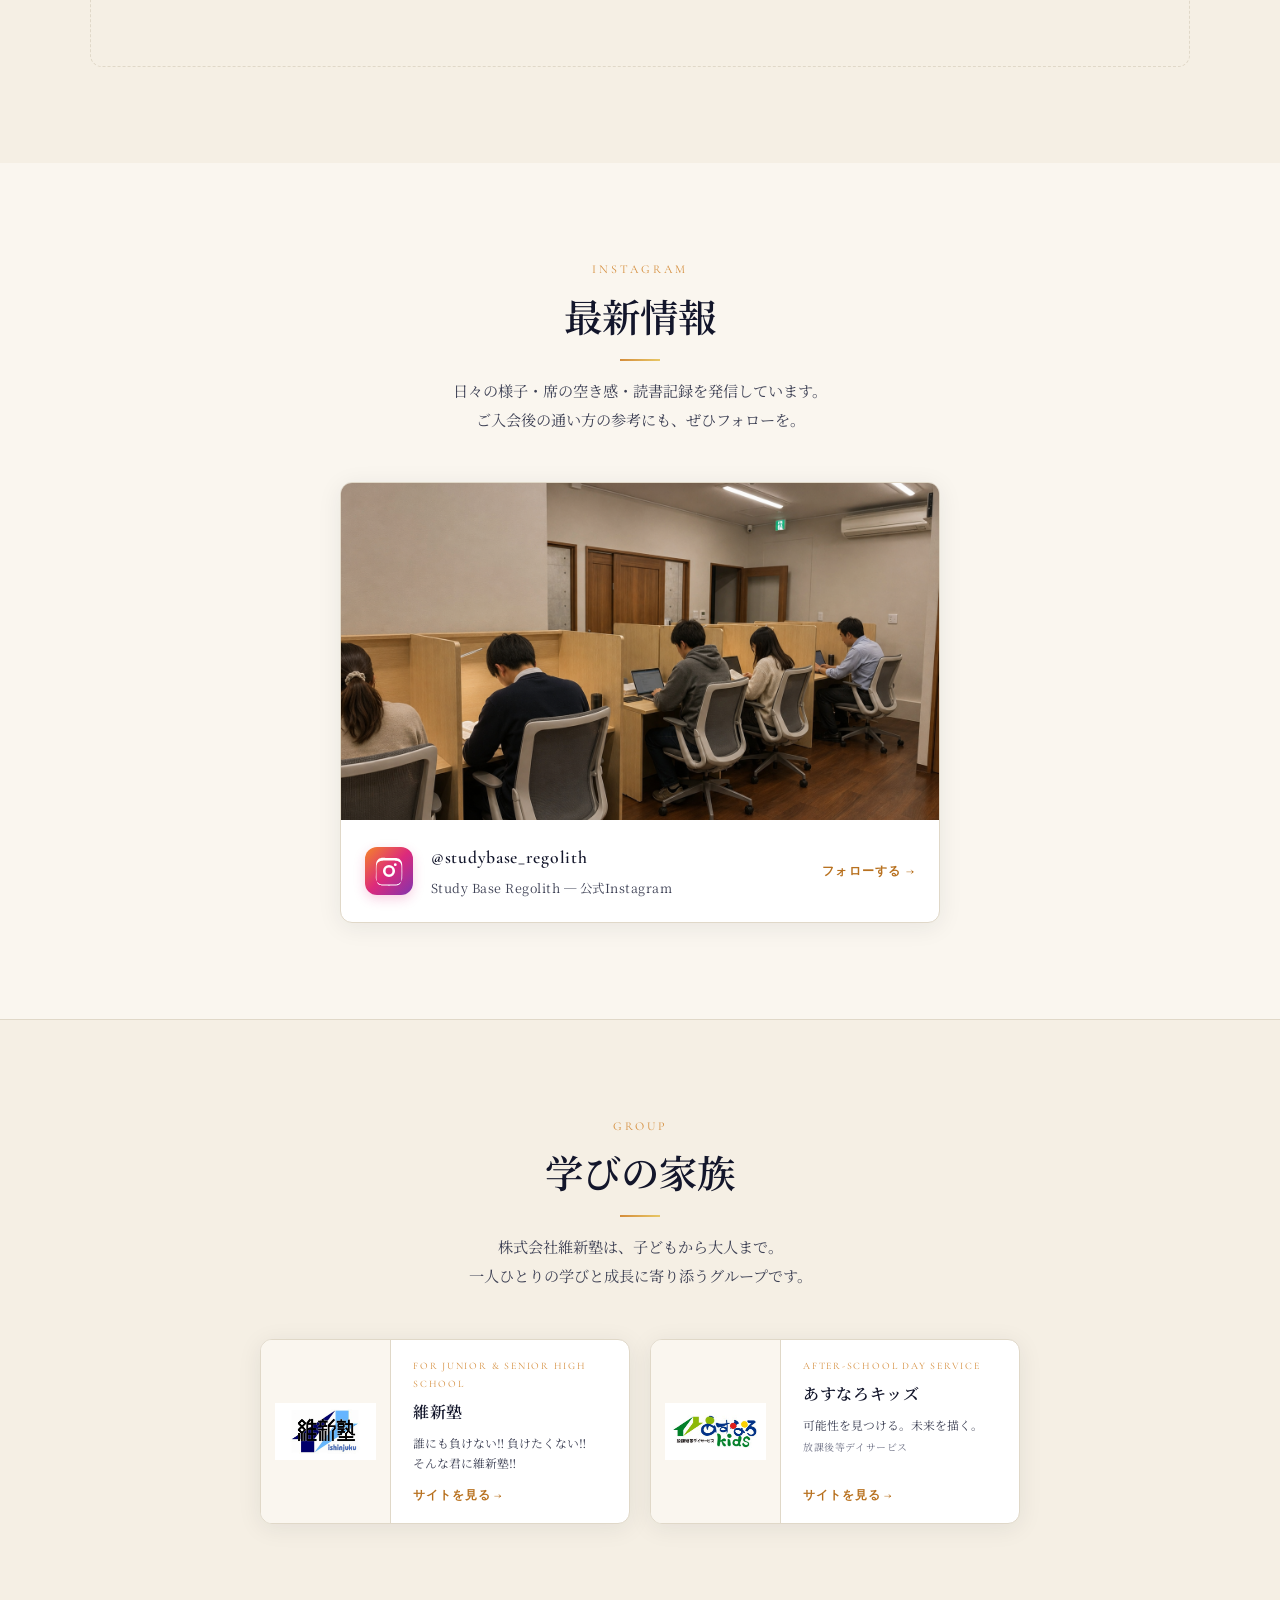
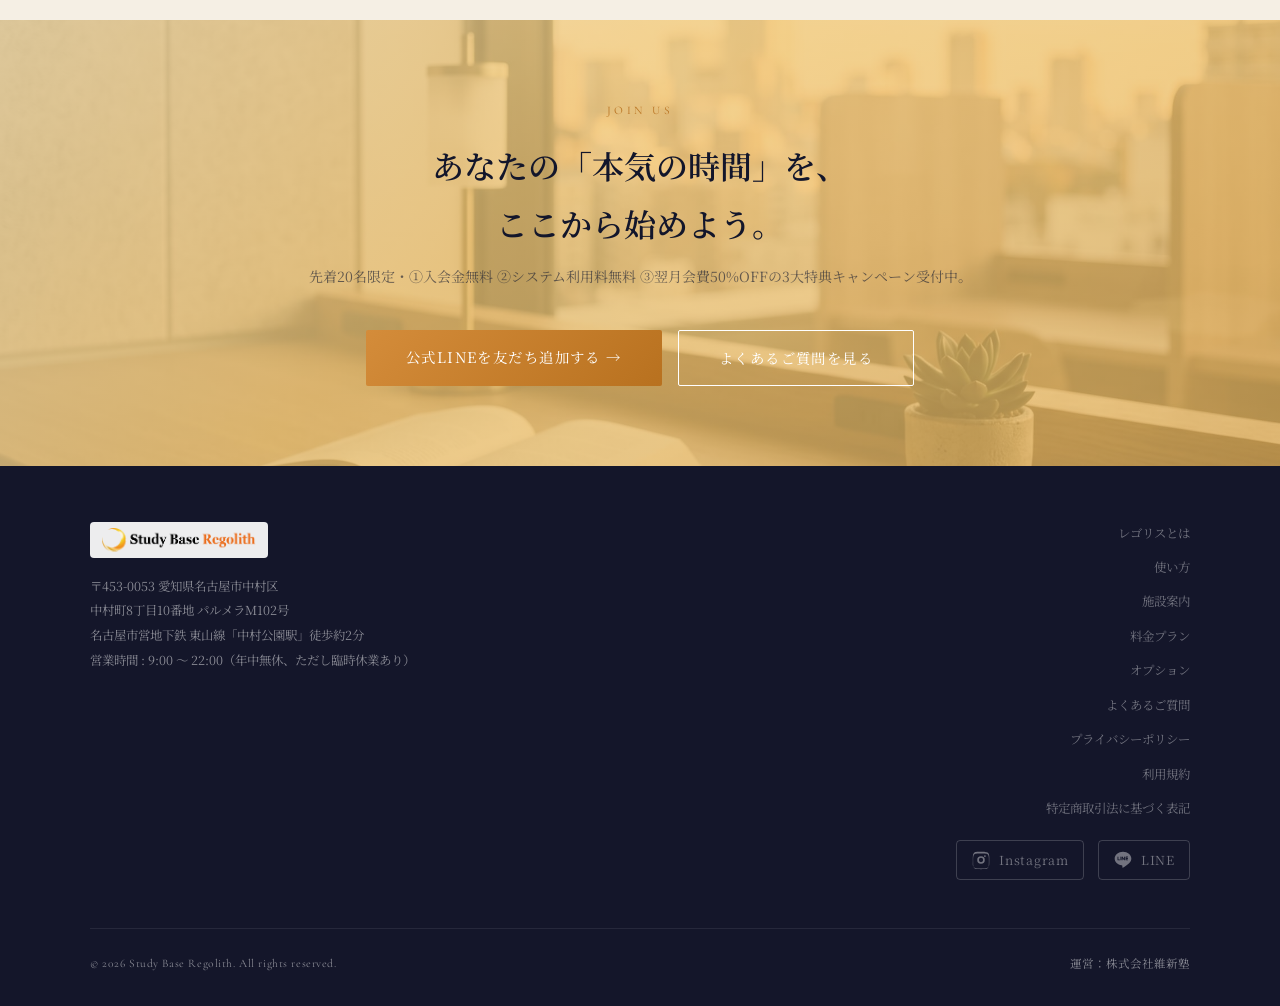
==== commit 2949d3bc: "グランドオープン日付修正・料金プラン更新・見学動画追加 - お知らせ：グランドオープンを6/15に修正 - 料金：体験利用を1時間550円・1日1,650円に変更 - 見学動画：YouTubeプレイヤ" ====
--- a/index.html
+++ b/index.html
@@ -119,7 +119,7 @@
 
       <ul class="info-list">
         <li class="info-item">
-          <time class="info-date" datetime="2026-06-01">2026.06.01</time>
+          <time class="info-date" datetime="2026-06-15">2026.06.15</time>
           <span class="info-tag">重要</span>
           <span>グランドオープン予定。同日よりオープン記念キャンペーン開始（先着20名限定）。</span>
         </li>
@@ -498,9 +498,15 @@
     </div>
 
     <div class="video-wrap fade-in">
-      <div class="video-placeholder">
-        <span class="video-placeholder-label">VIDEO</span>
-        <span class="video-placeholder-note">見学動画は近日公開予定</span>
+      <div class="video-embed" style="position:relative; padding-bottom:56.25%; height:0; overflow:hidden; border-radius:12px; box-shadow:0 4px 24px rgba(0,0,0,0.12);">
+        <iframe
+          src="https://www.youtube.com/embed/NvdFQn2tbOE?rel=0&modestbranding=1"
+          title="Study Base Regolith 見学動画"
+          frameborder="0"
+          allow="accelerometer; autoplay; clipboard-write; encrypted-media; gyroscope; picture-in-picture; web-share"
+          allowfullscreen
+          style="position:absolute; top:0; left:0; width:100%; height:100%;">
+        </iframe>
       </div>
     </div>
   </div>
@@ -639,13 +645,13 @@
 
       <div class="price-trial-cards">
         <div class="price-trial-card">
-          <span class="price-trial-card-label">3時間未満</span>
-          <span class="price-trial-card-price"><span>1,000</span>円</span>
+          <span class="price-trial-card-label">1時間</span>
+          <span class="price-trial-card-price"><span>550</span>円</span>
           <span class="price-trial-card-note">（税込）</span>
         </div>
         <div class="price-trial-card">
-          <span class="price-trial-card-label">3時間以上（1日利用）</span>
-          <span class="price-trial-card-price"><span>1,500</span>円</span>
+          <span class="price-trial-card-label">1日利用</span>
+          <span class="price-trial-card-price"><span>1,650</span>円</span>
           <span class="price-trial-card-note">（税込）</span>
         </div>
       </div>
@@ -810,7 +816,7 @@
           <span class="faq-toggle">+</span>
         </div>
         <div class="faq-answer">
-          見学は受け付けておりません。ご希望の方は、承認制の体験利用（3時間未満1,000円／3時間以上1,500円・1日利用・税込）で実際にご体験いただけます。インスタベースよりご予約ください。もちろん、体験を経ずに月額プランへ直接ご入会いただくことも可能です。
+          見学は受け付けておりません。ご希望の方は、承認制の体験利用（1時間550円／1日利用1,650円・税込）で実際にご体験いただけます。インスタベースよりご予約ください。もちろん、体験を経ずに月額プランへ直接ご入会いただくことも可能です。
         </div>
       </li>
 
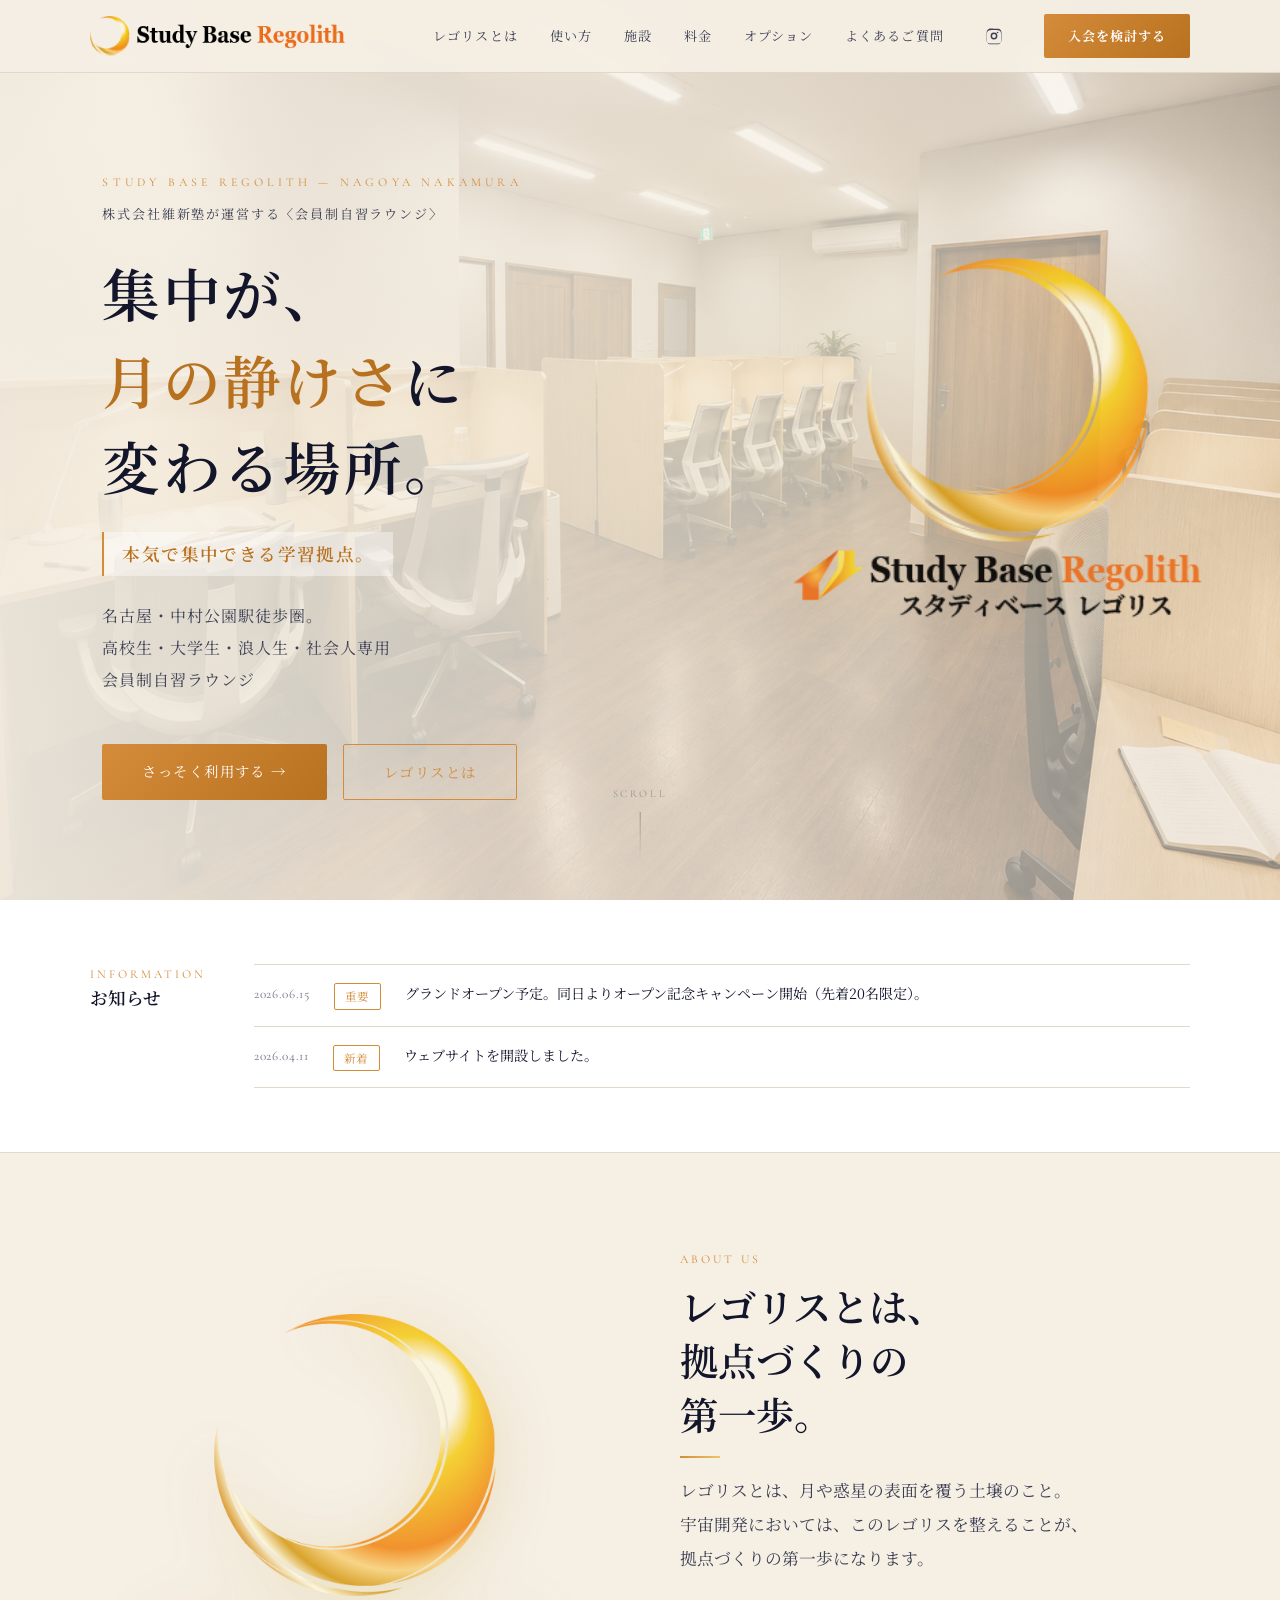
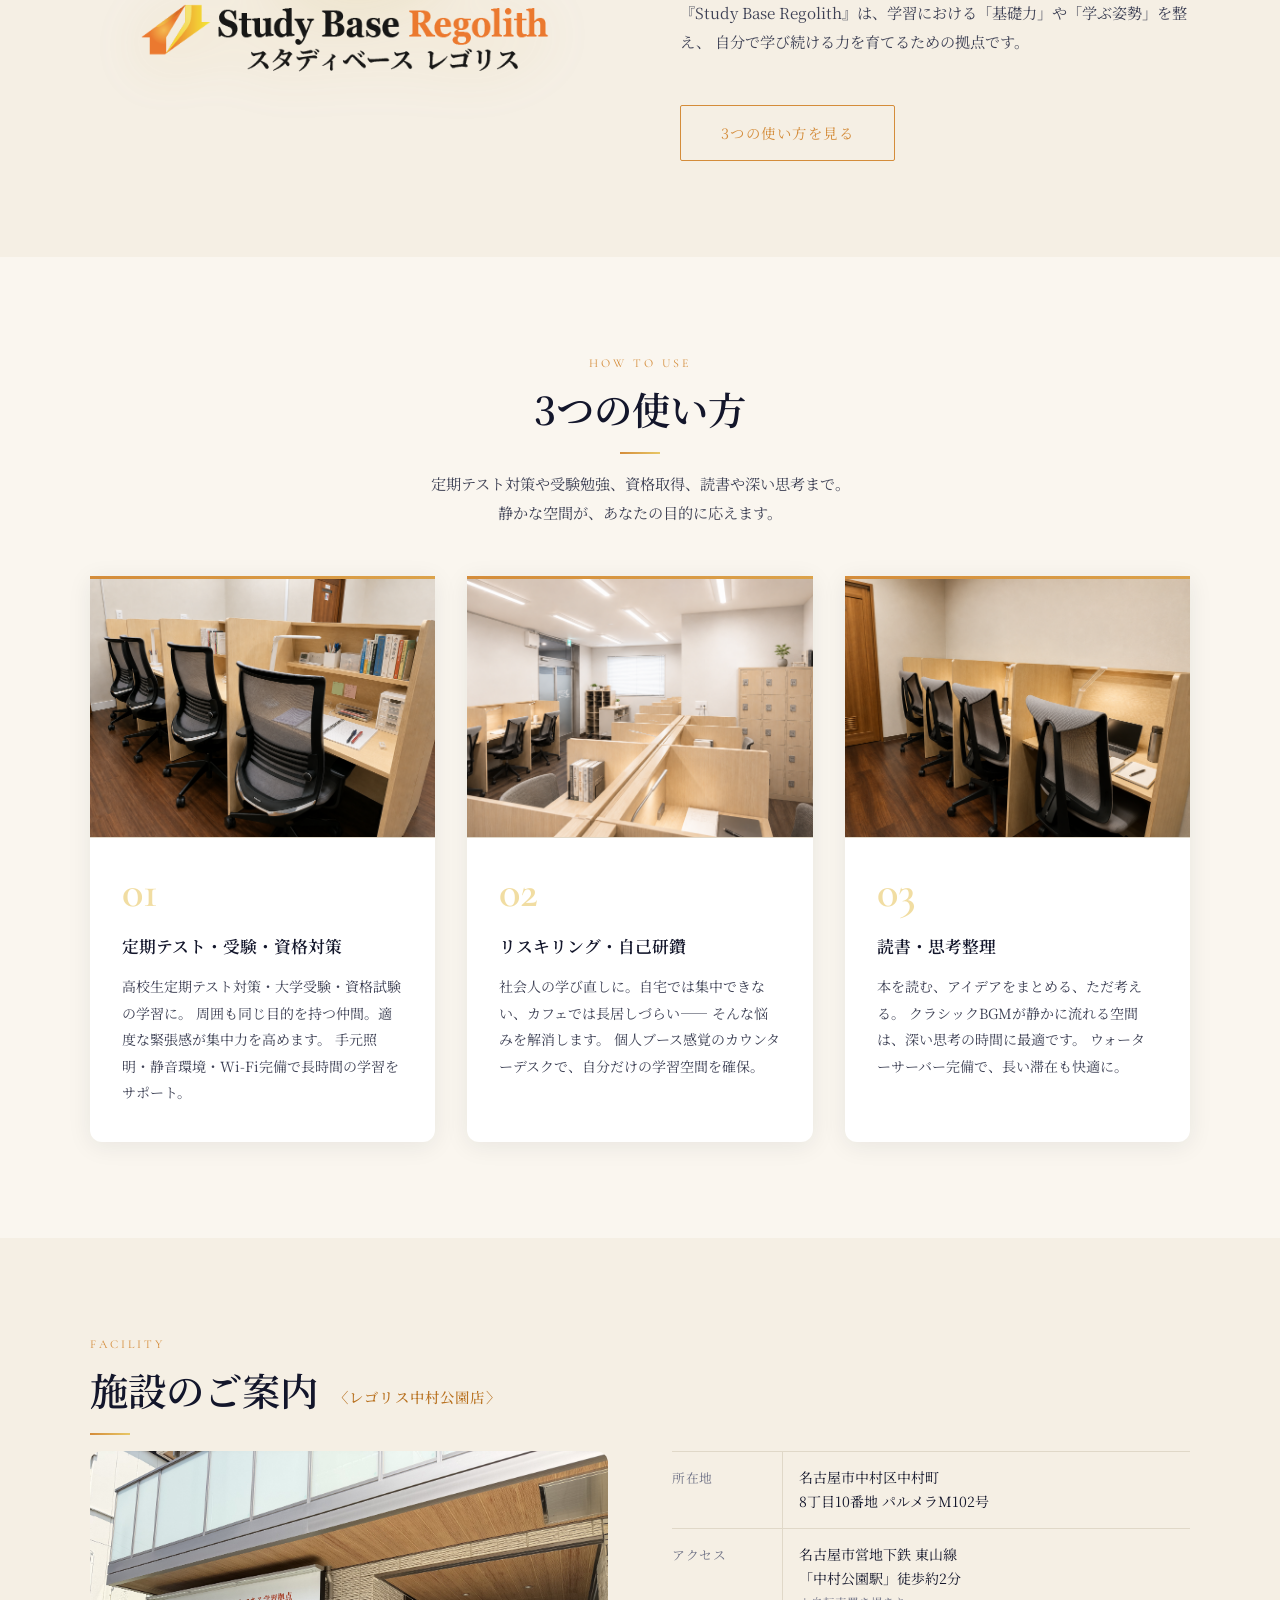
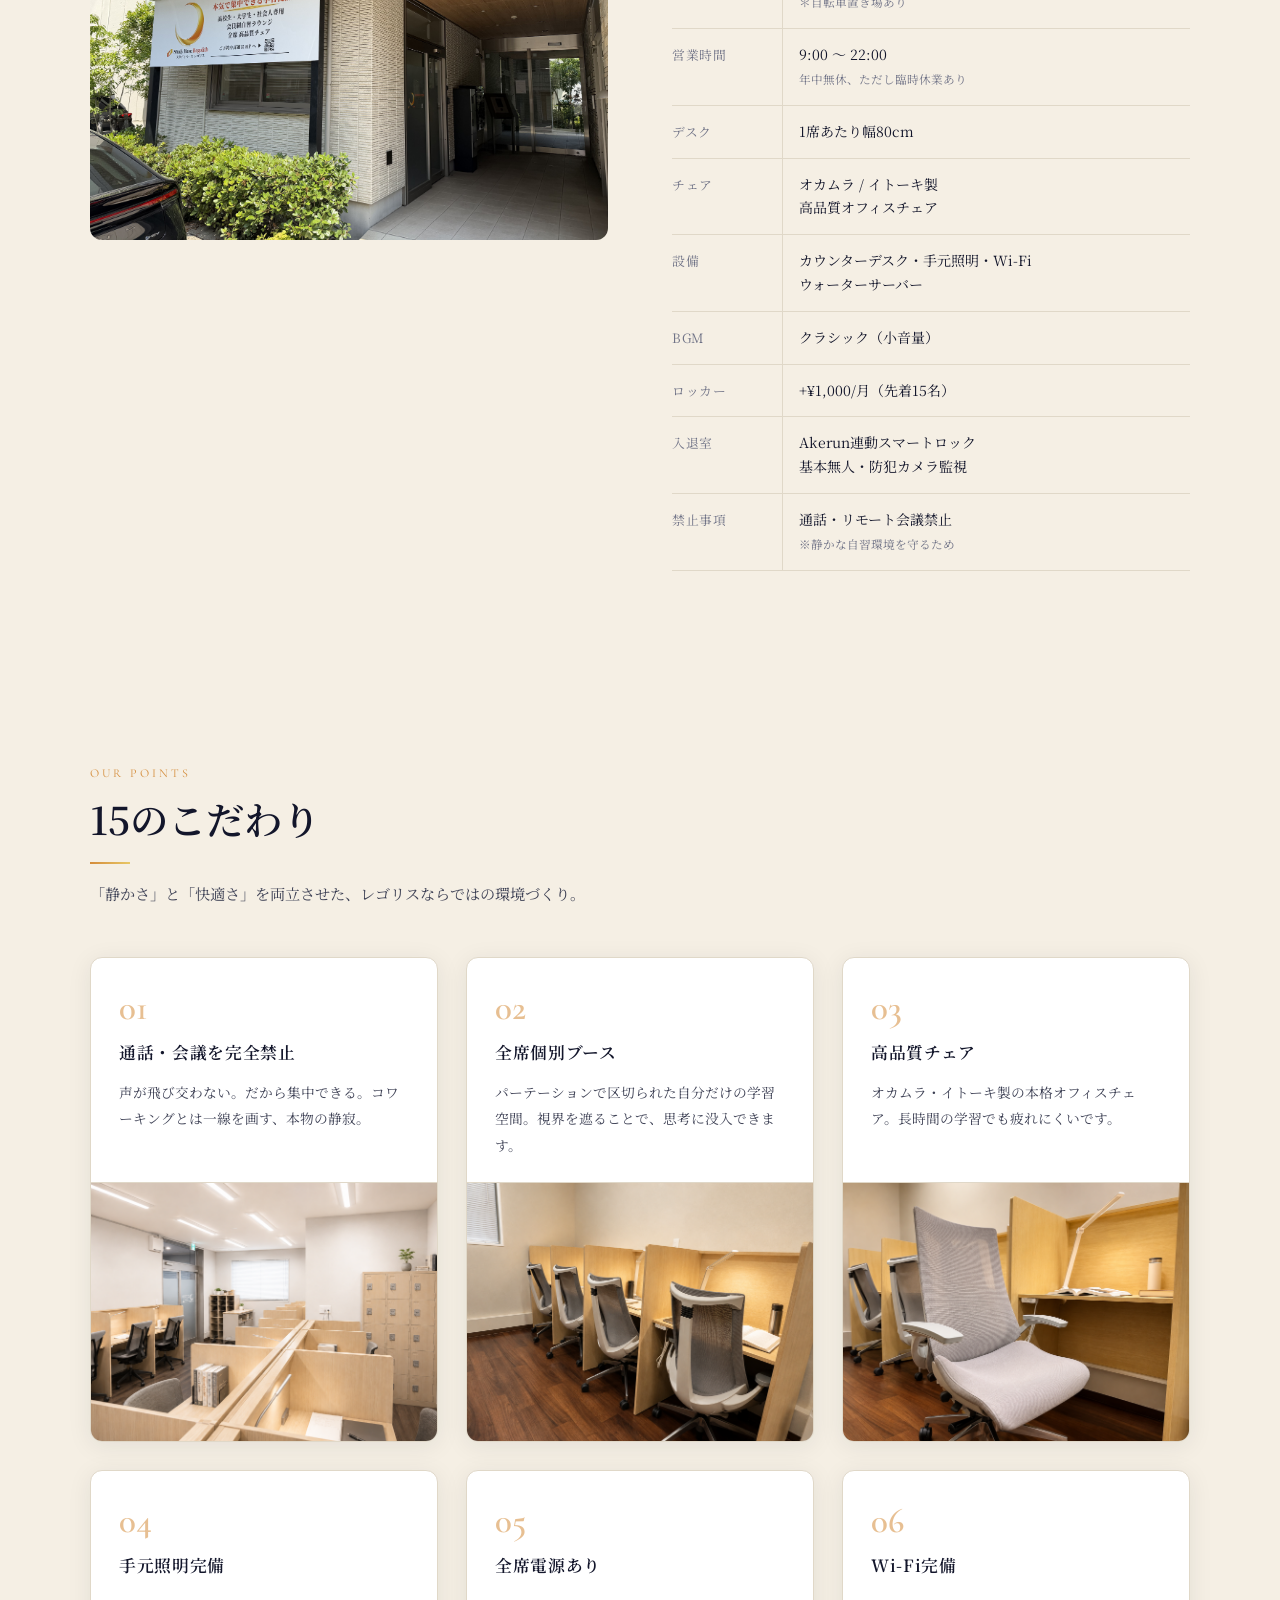
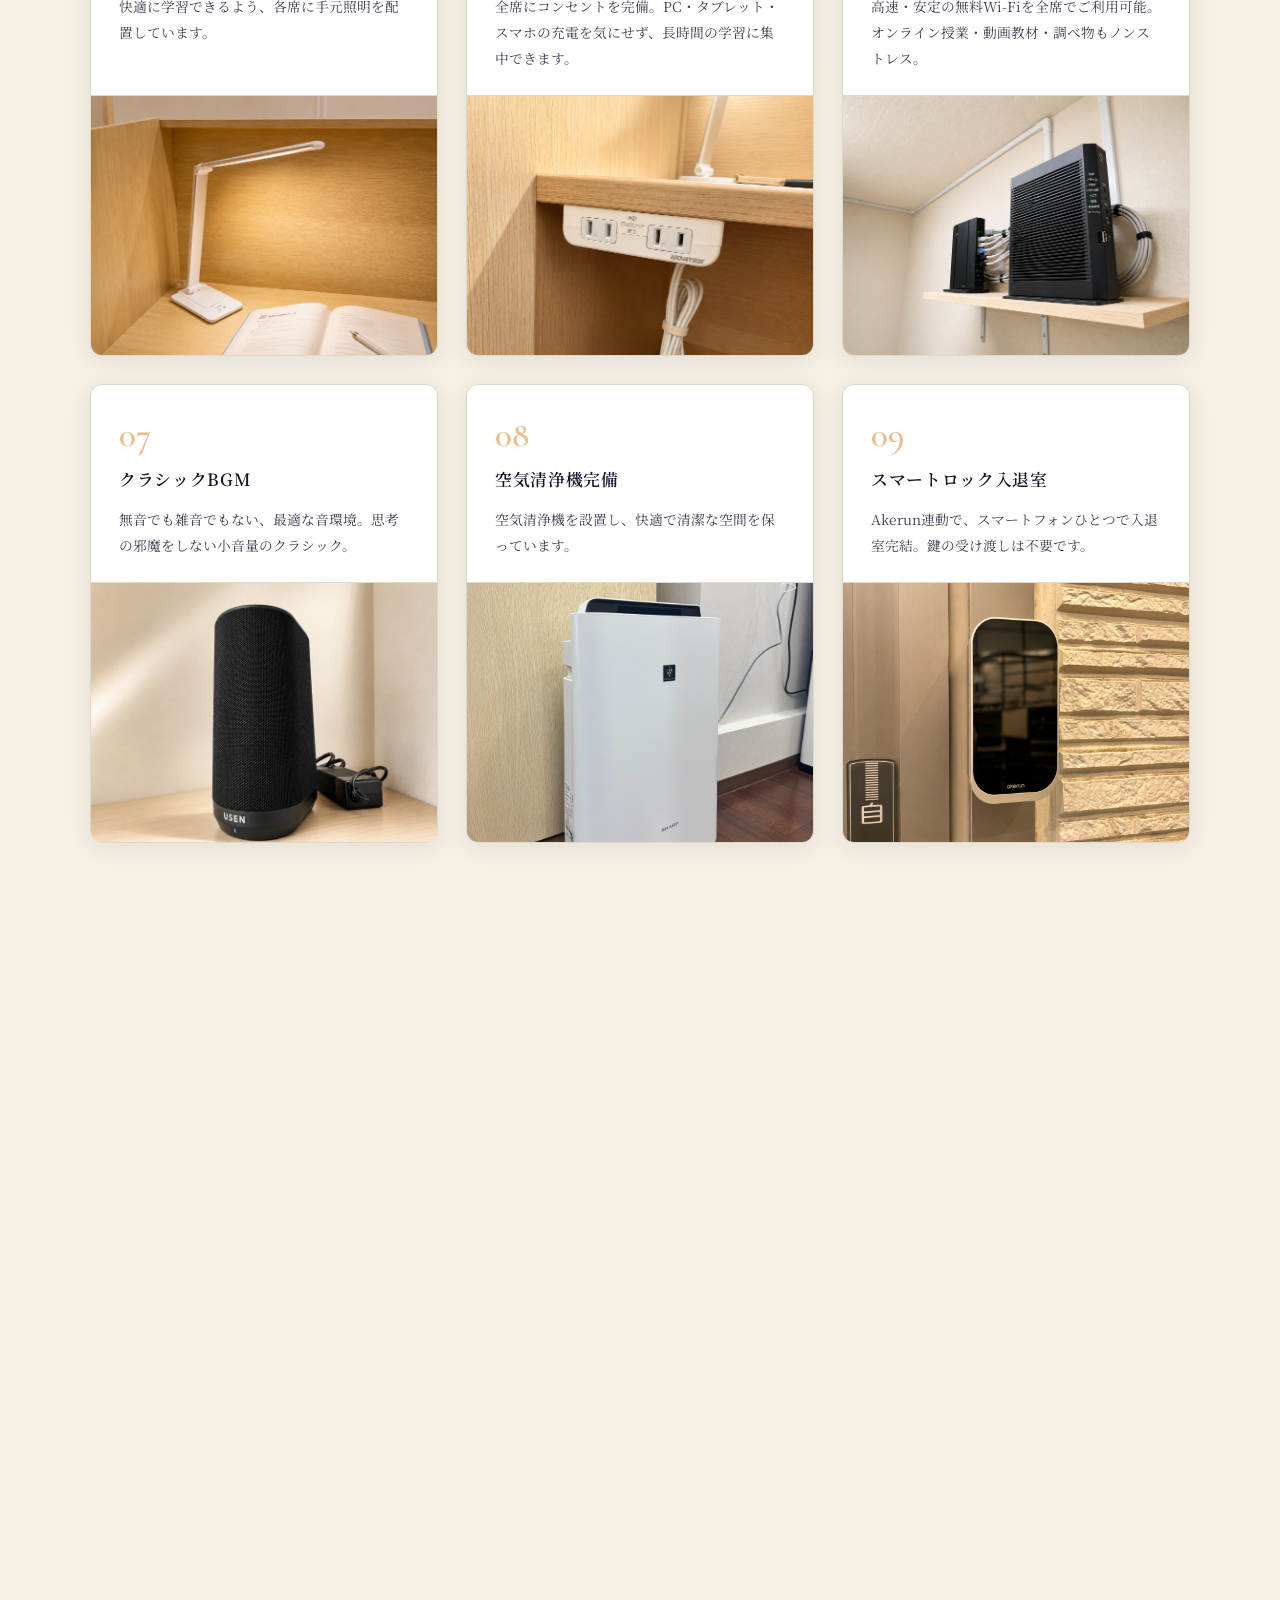
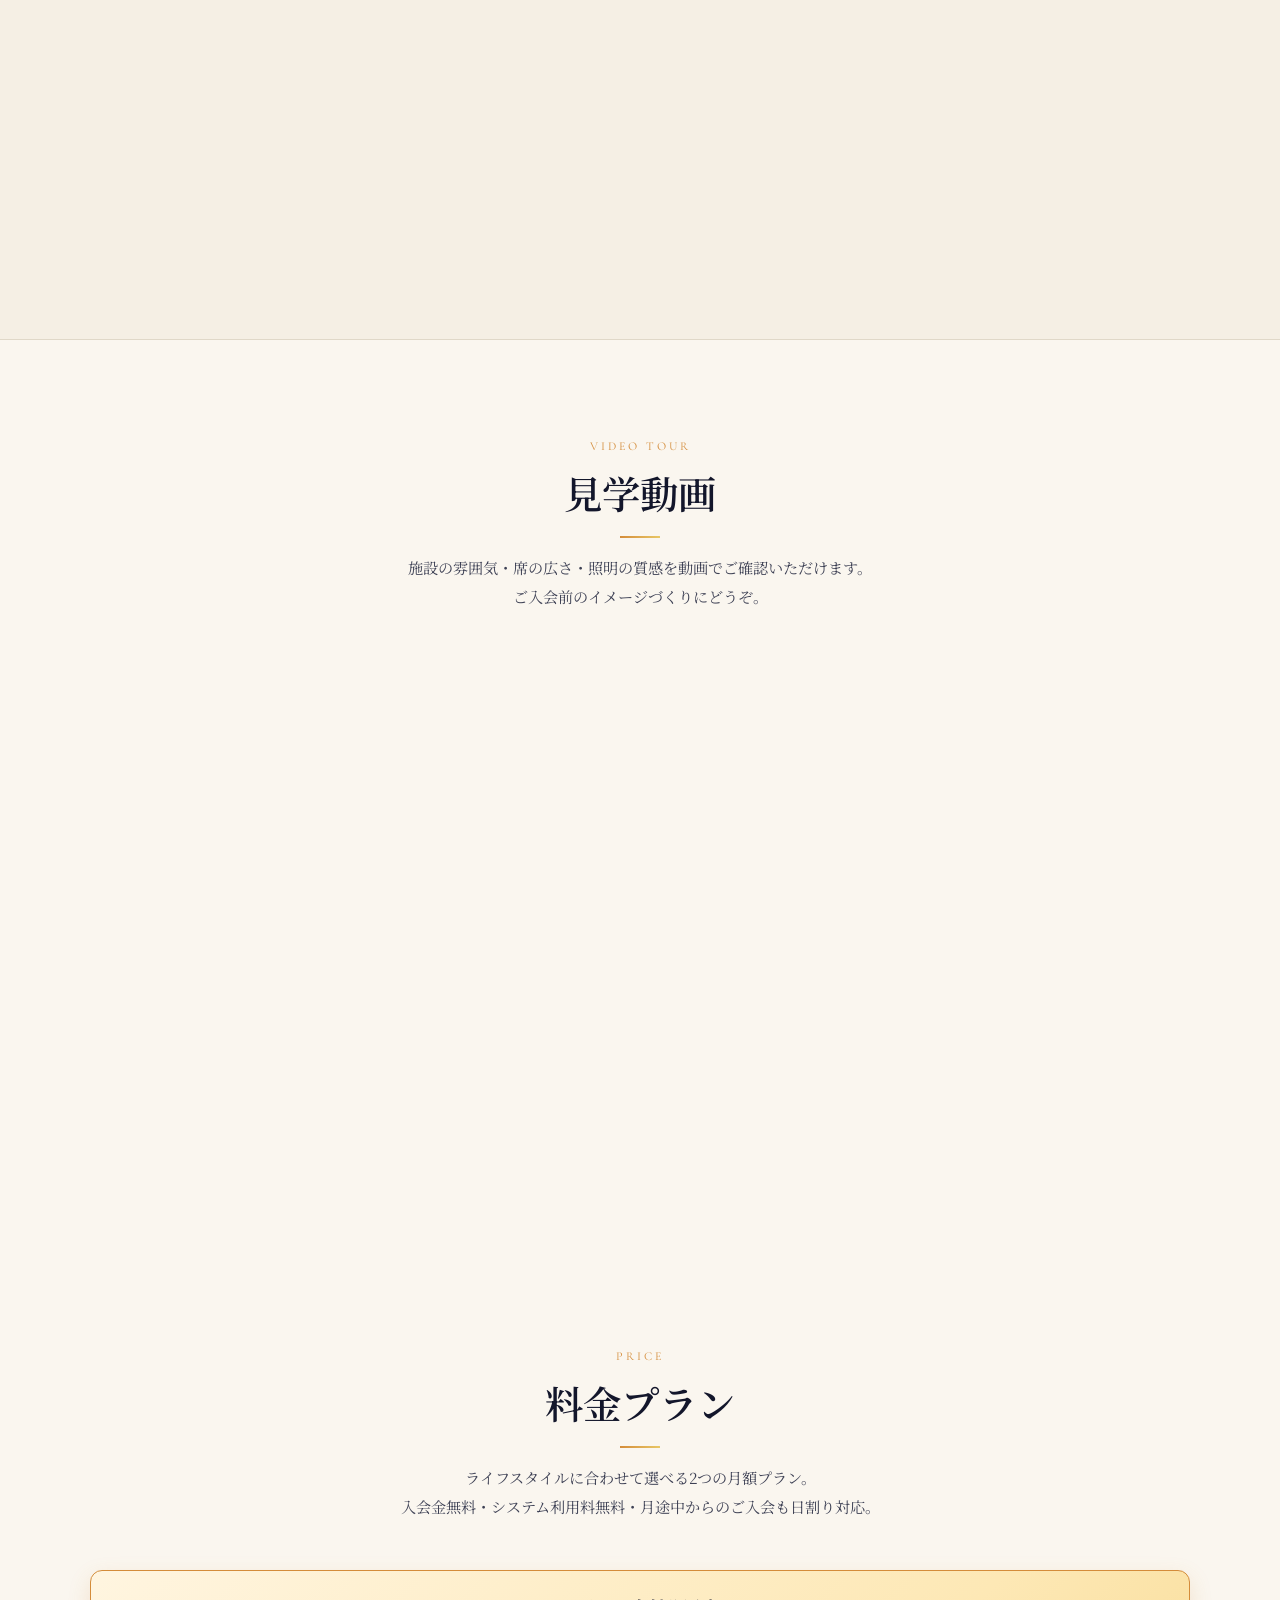
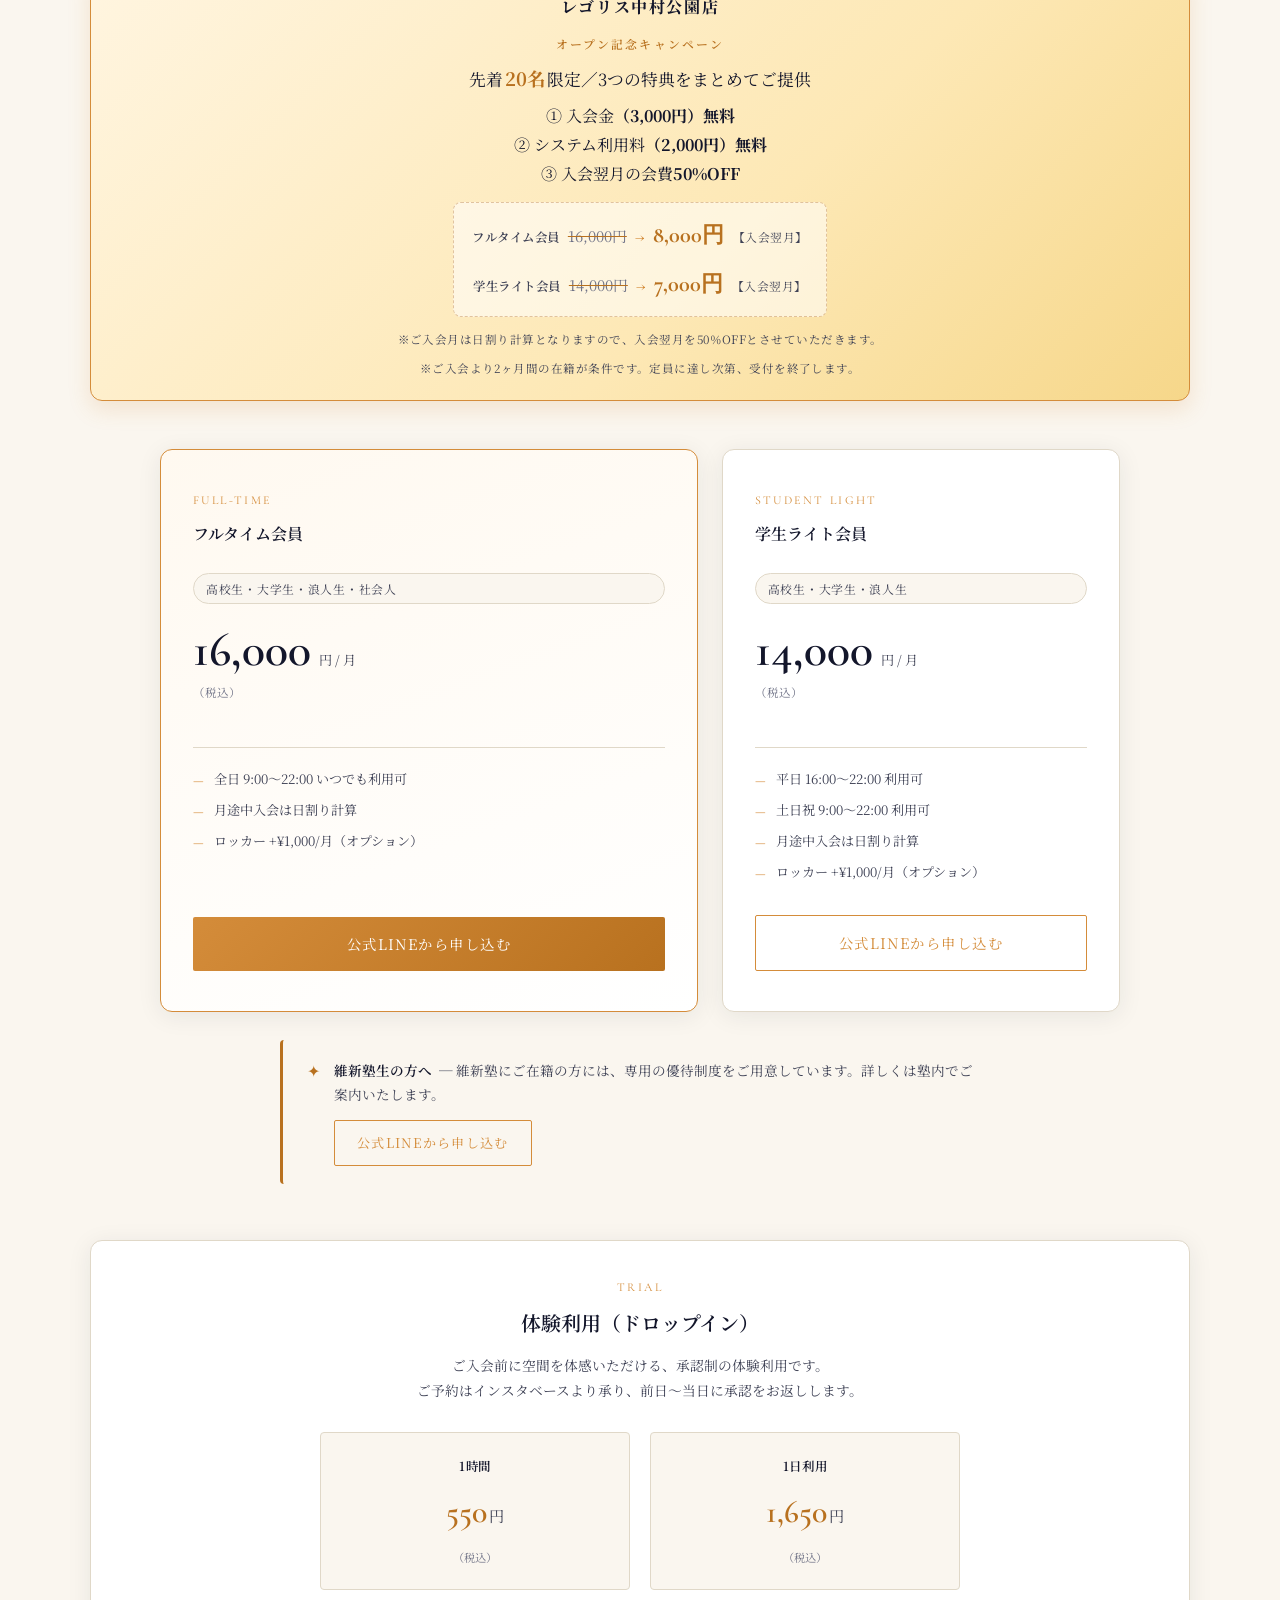
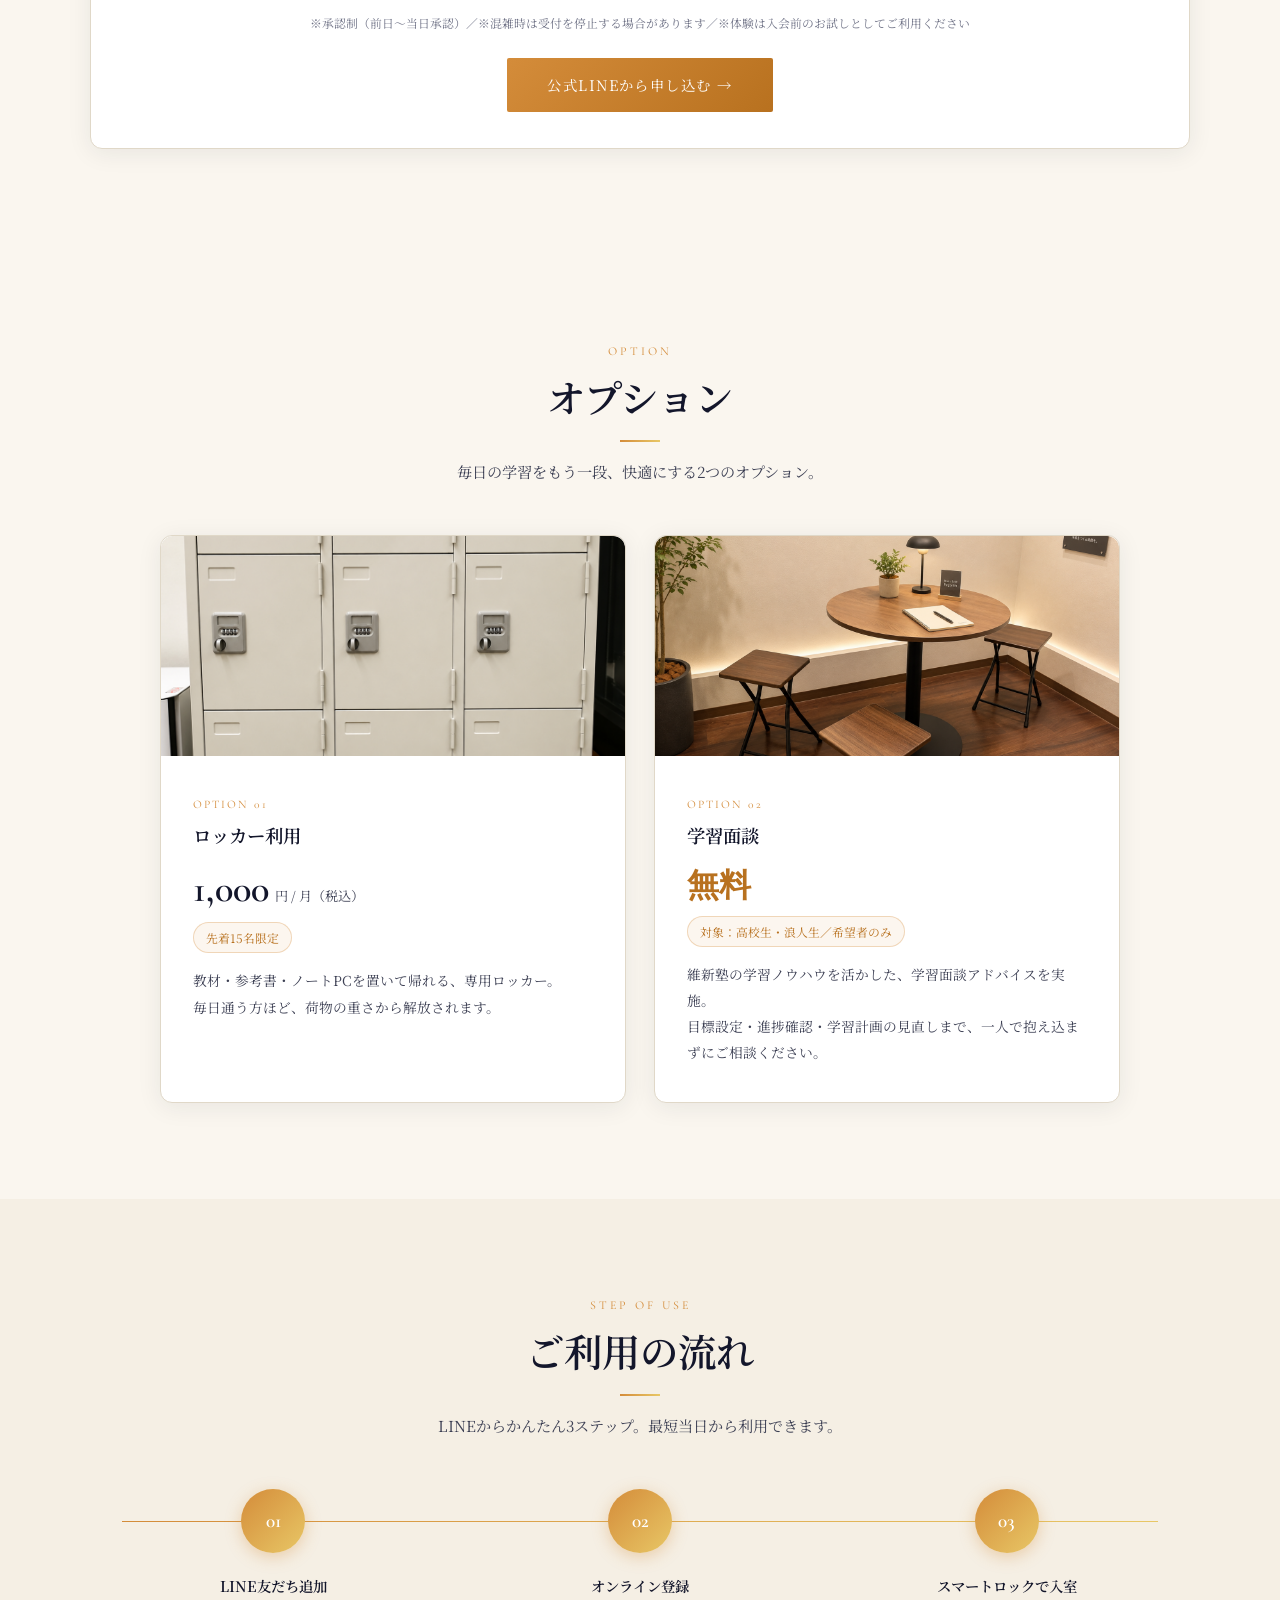
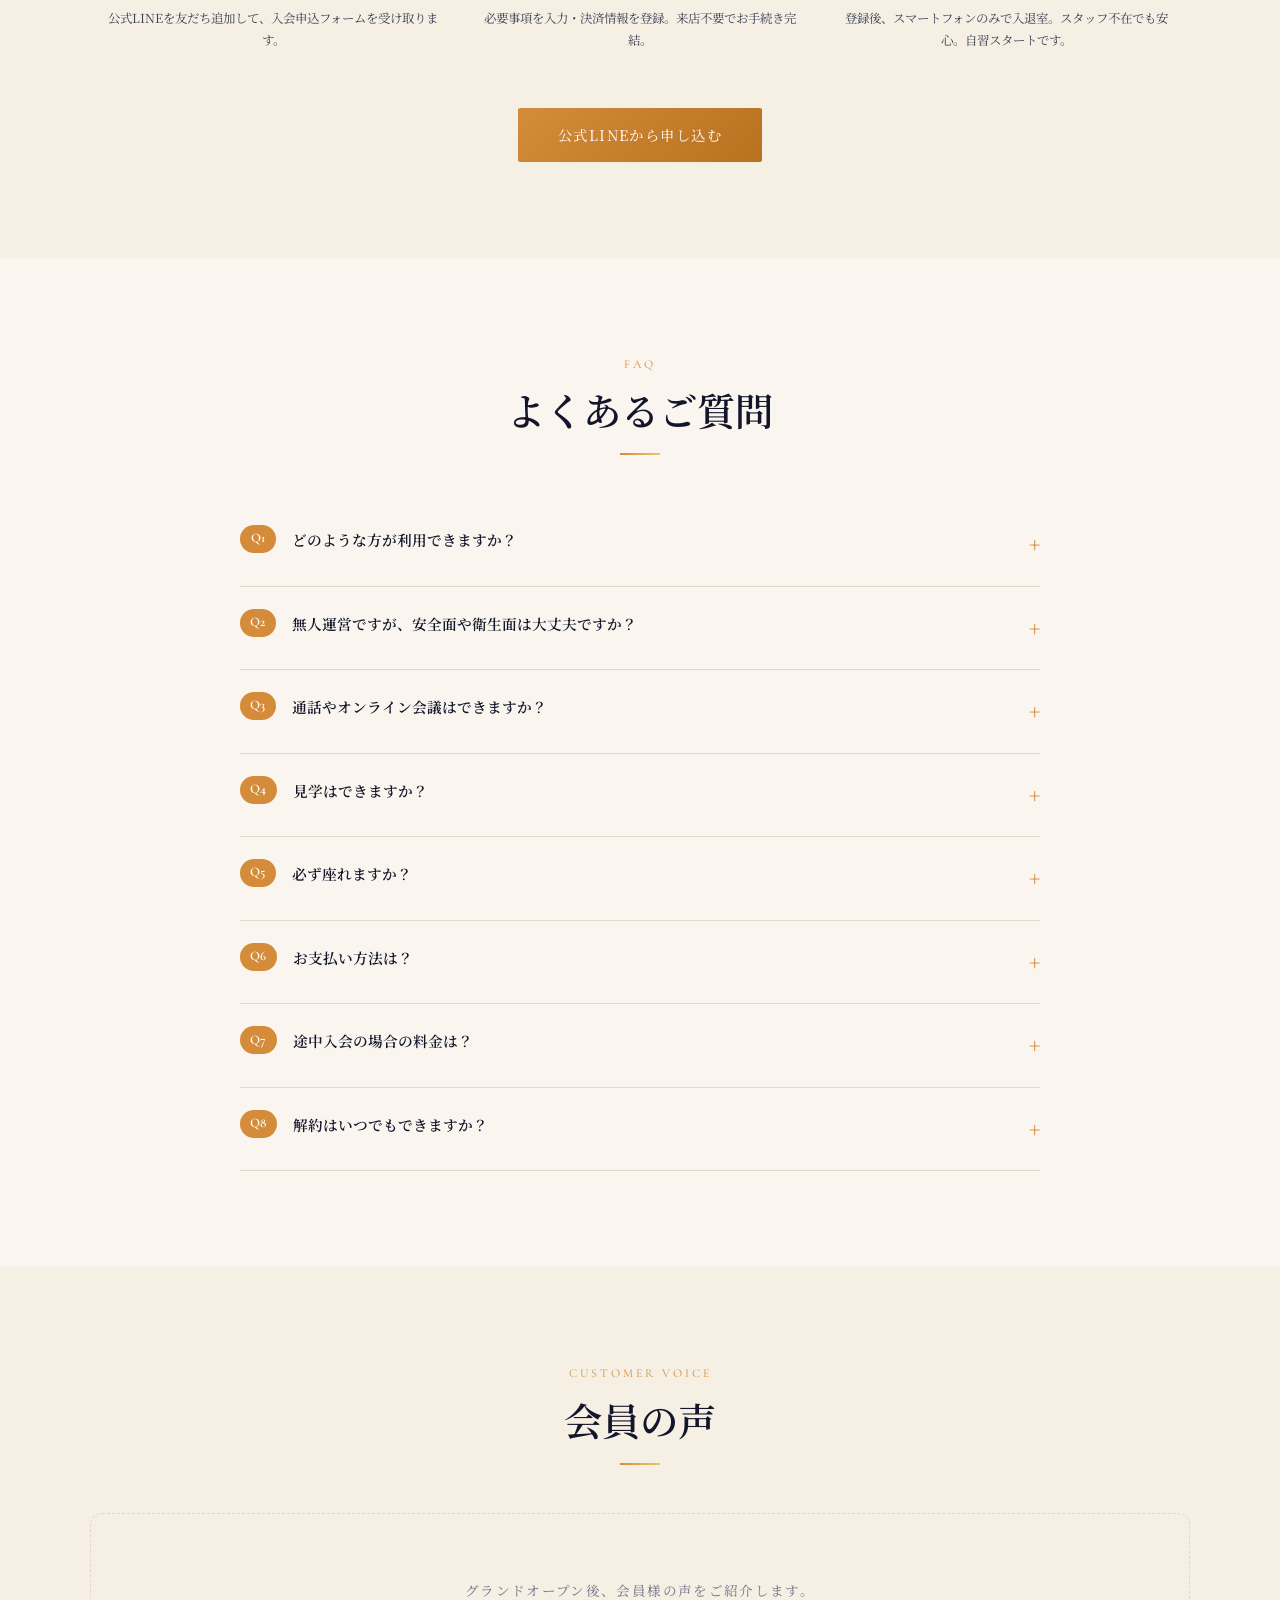
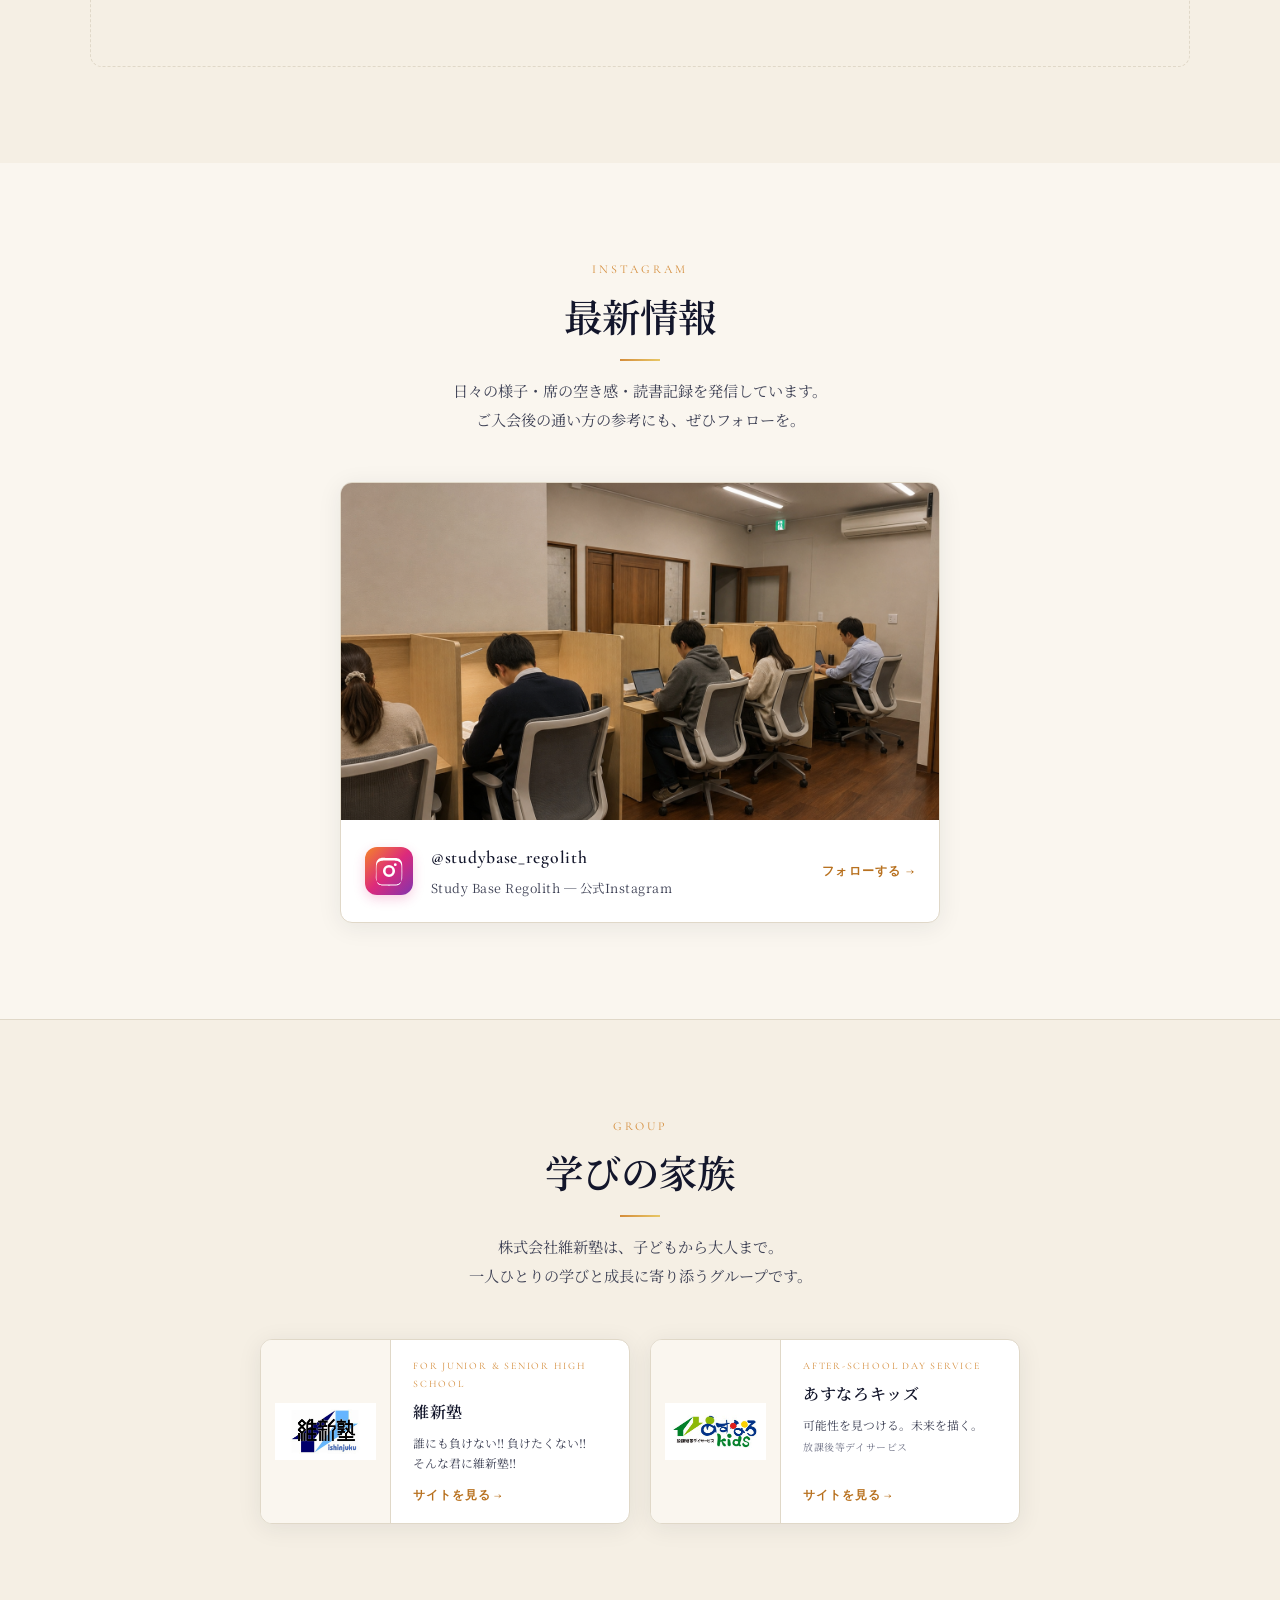
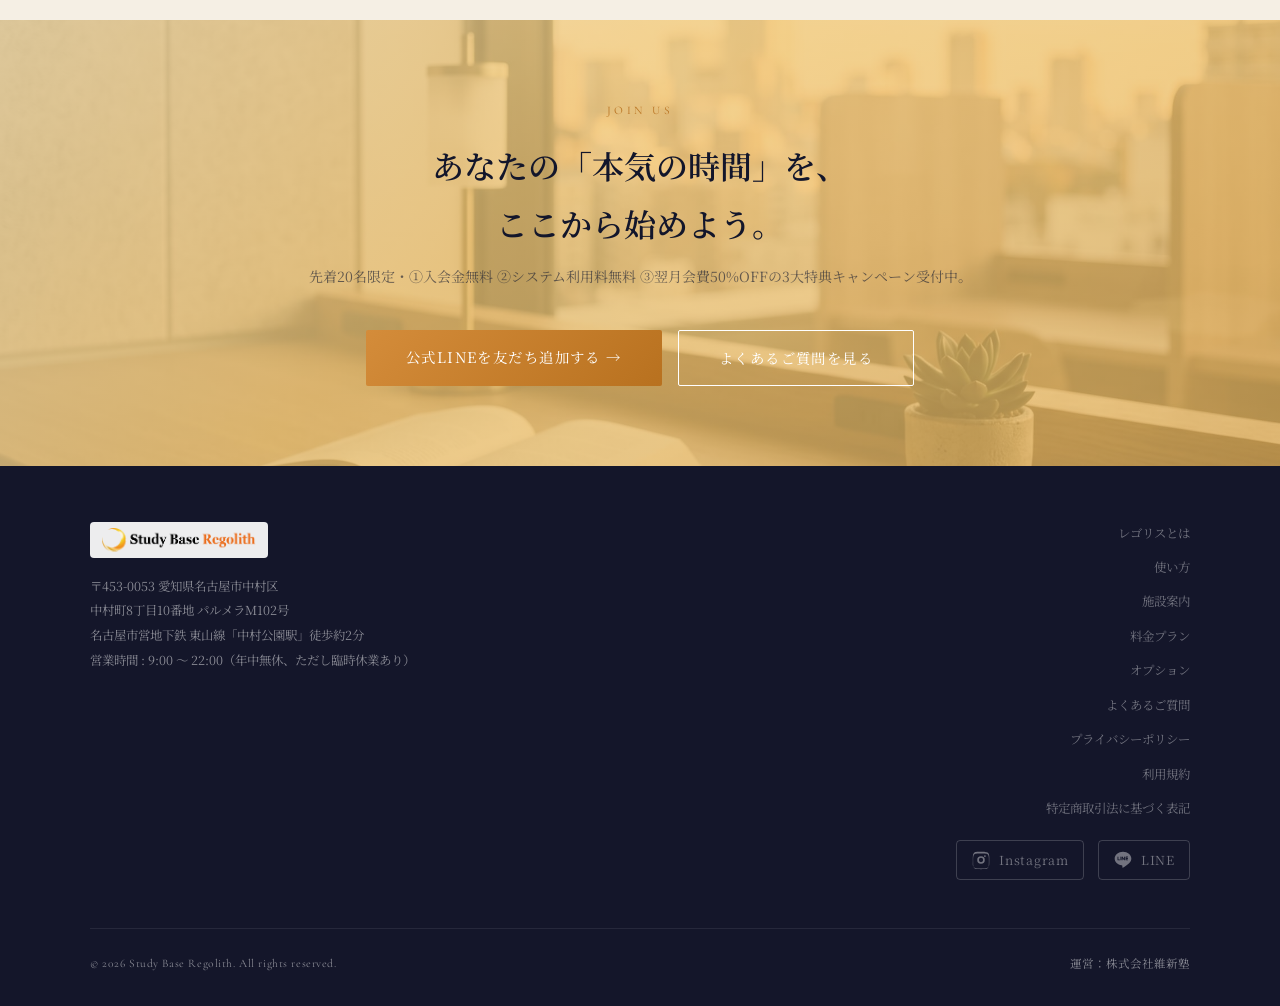
==== commit 7c019cce: "Update index.html" ====
--- a/index.html
+++ b/index.html
@@ -500,7 +500,7 @@
     <div class="video-wrap fade-in">
       <div class="video-embed" style="position:relative; padding-bottom:56.25%; height:0; overflow:hidden; border-radius:12px; box-shadow:0 4px 24px rgba(0,0,0,0.12);">
         <iframe
-          src="https://www.youtube.com/embed/NvdFQn2tbOE?rel=0&modestbranding=1"
+          src="https://www.youtube.com/embed/HsF67mQ7KCA?rel=0&modestbranding=1"
           title="Study Base Regolith 見学動画"
           frameborder="0"
           allow="accelerometer; autoplay; clipboard-write; encrypted-media; gyroscope; picture-in-picture; web-share"
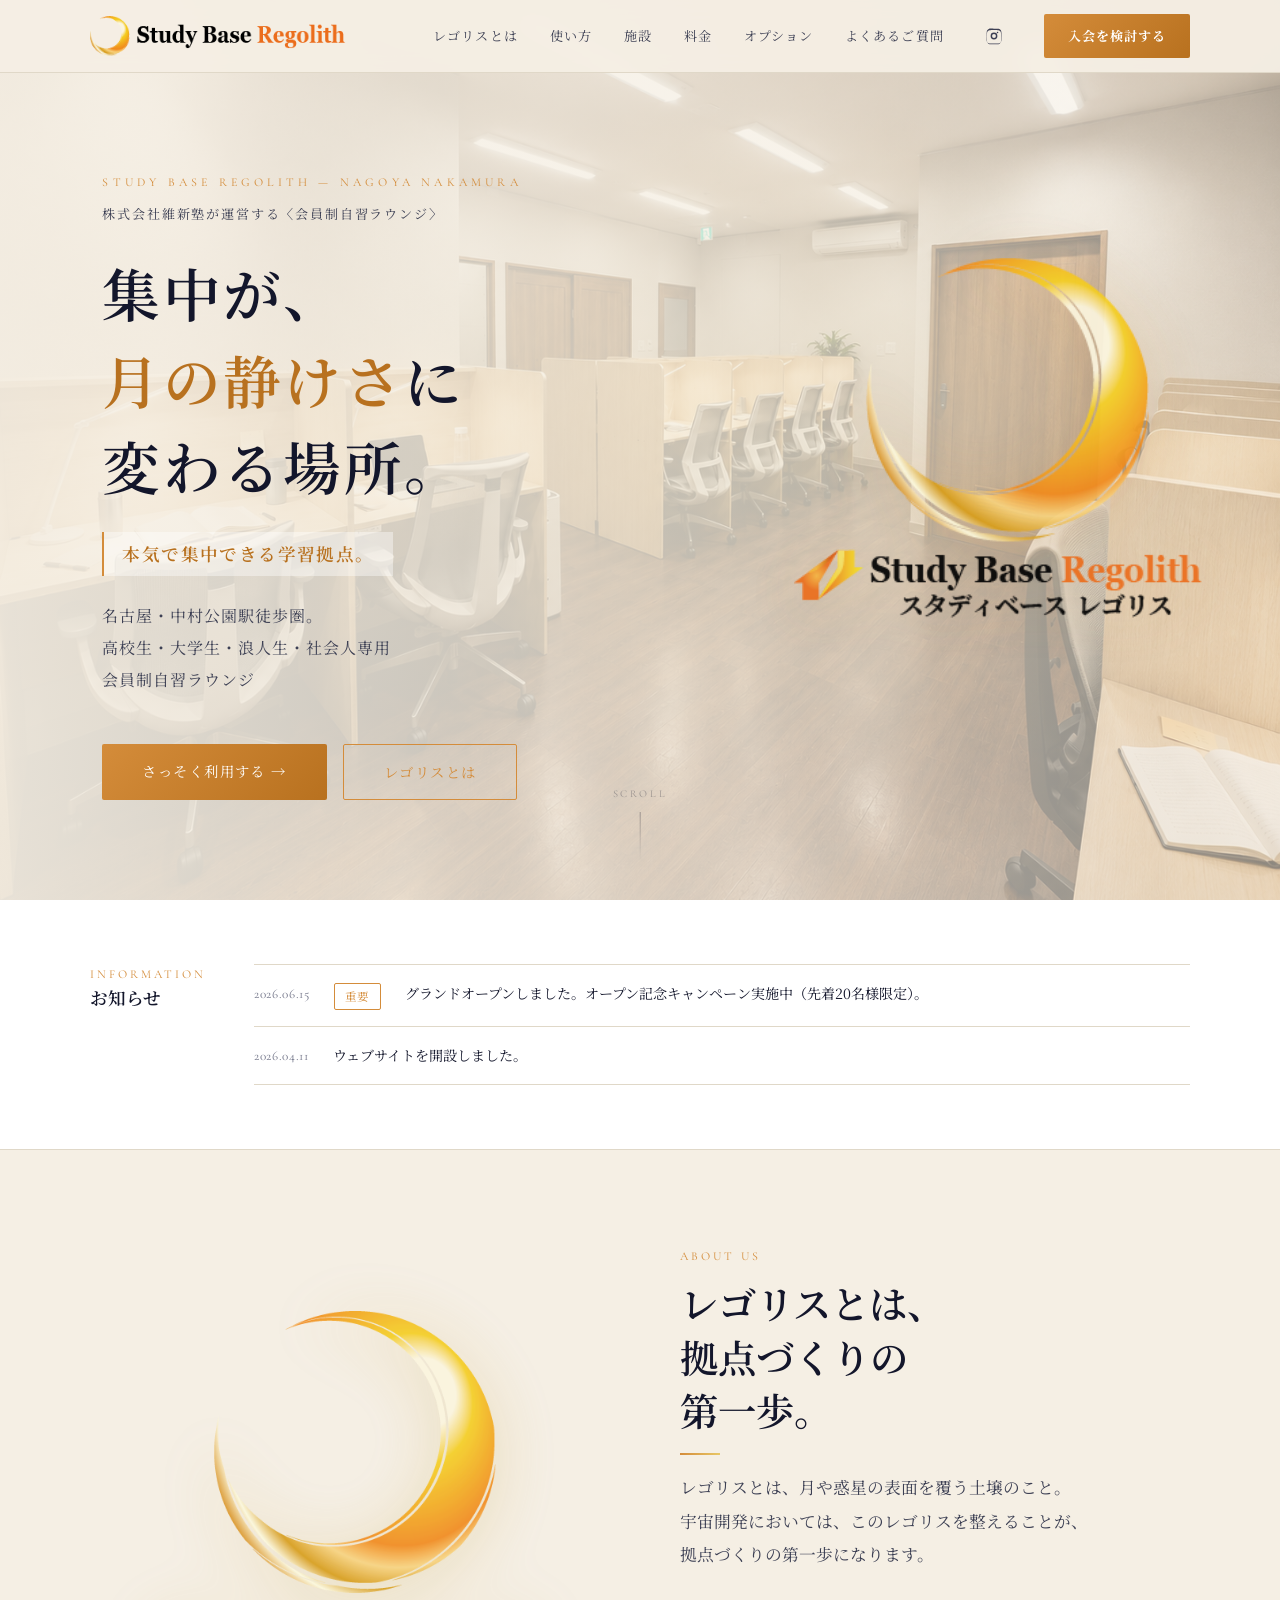
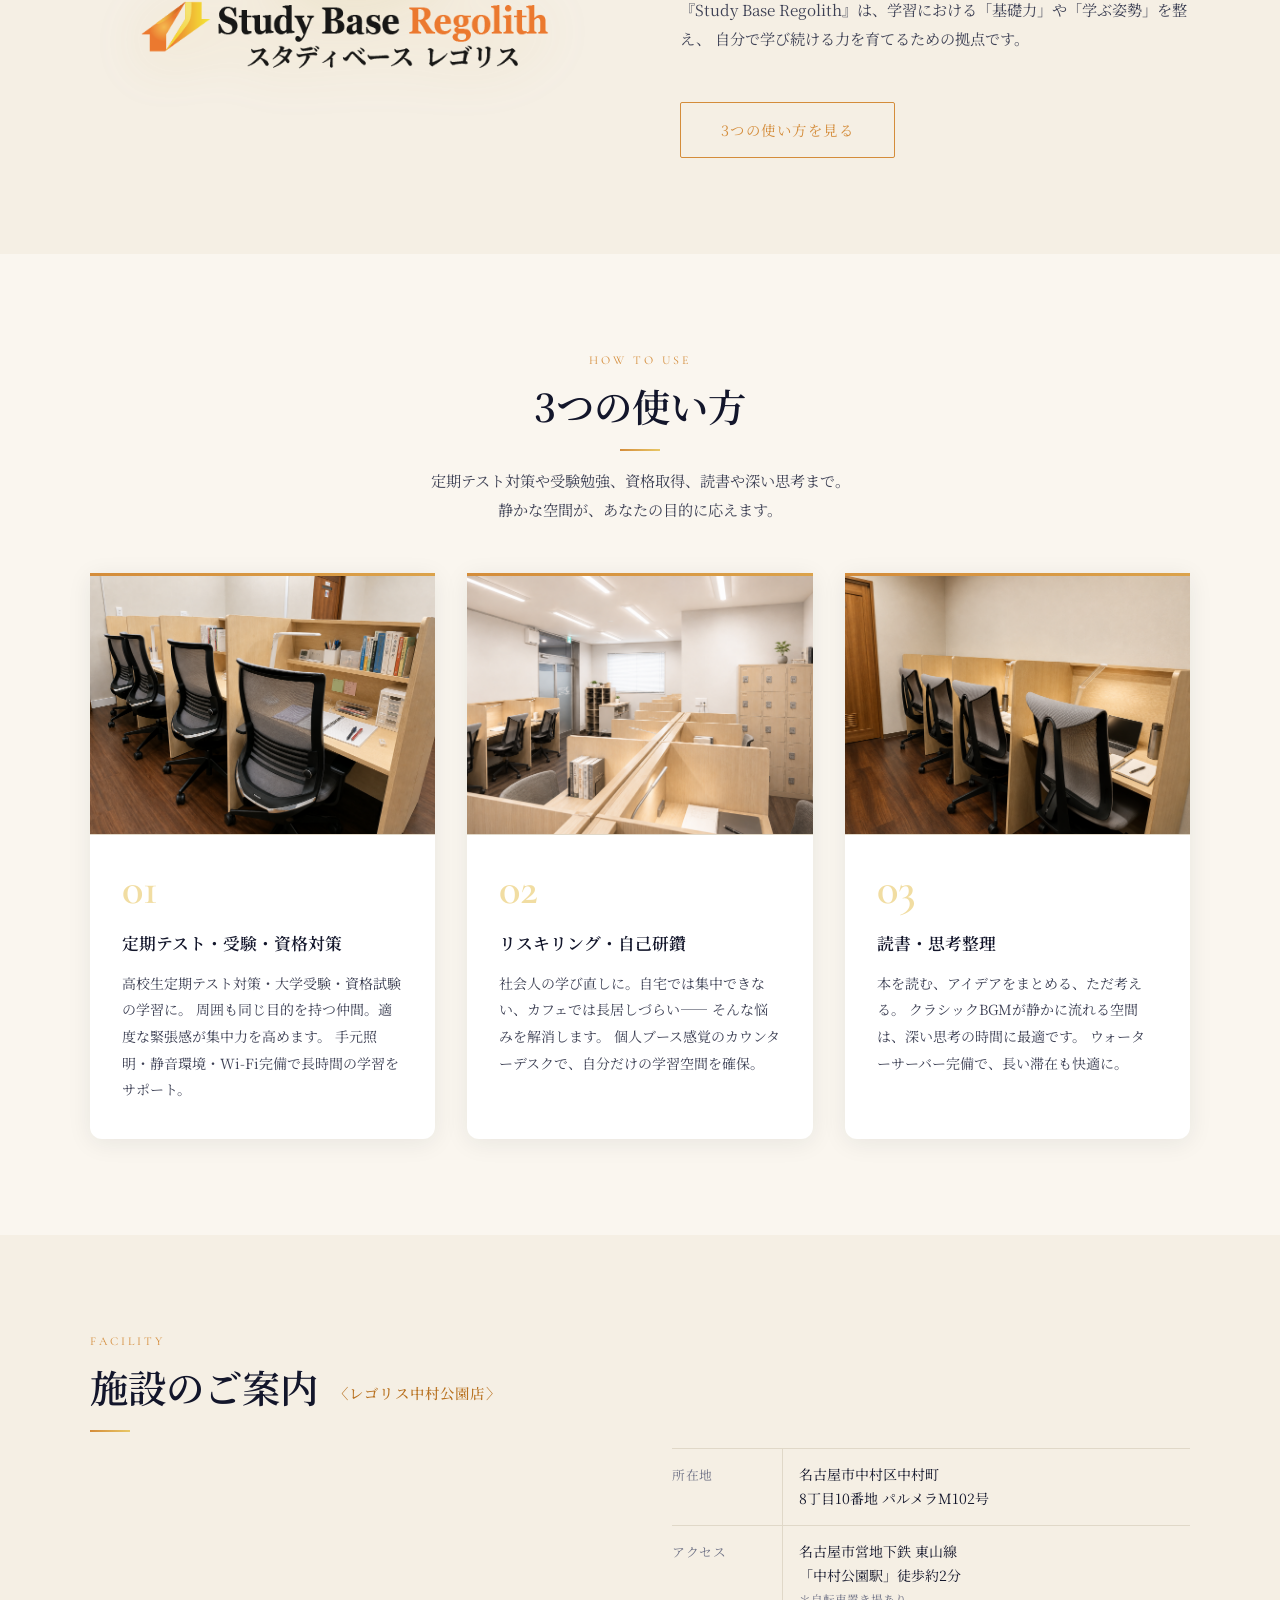
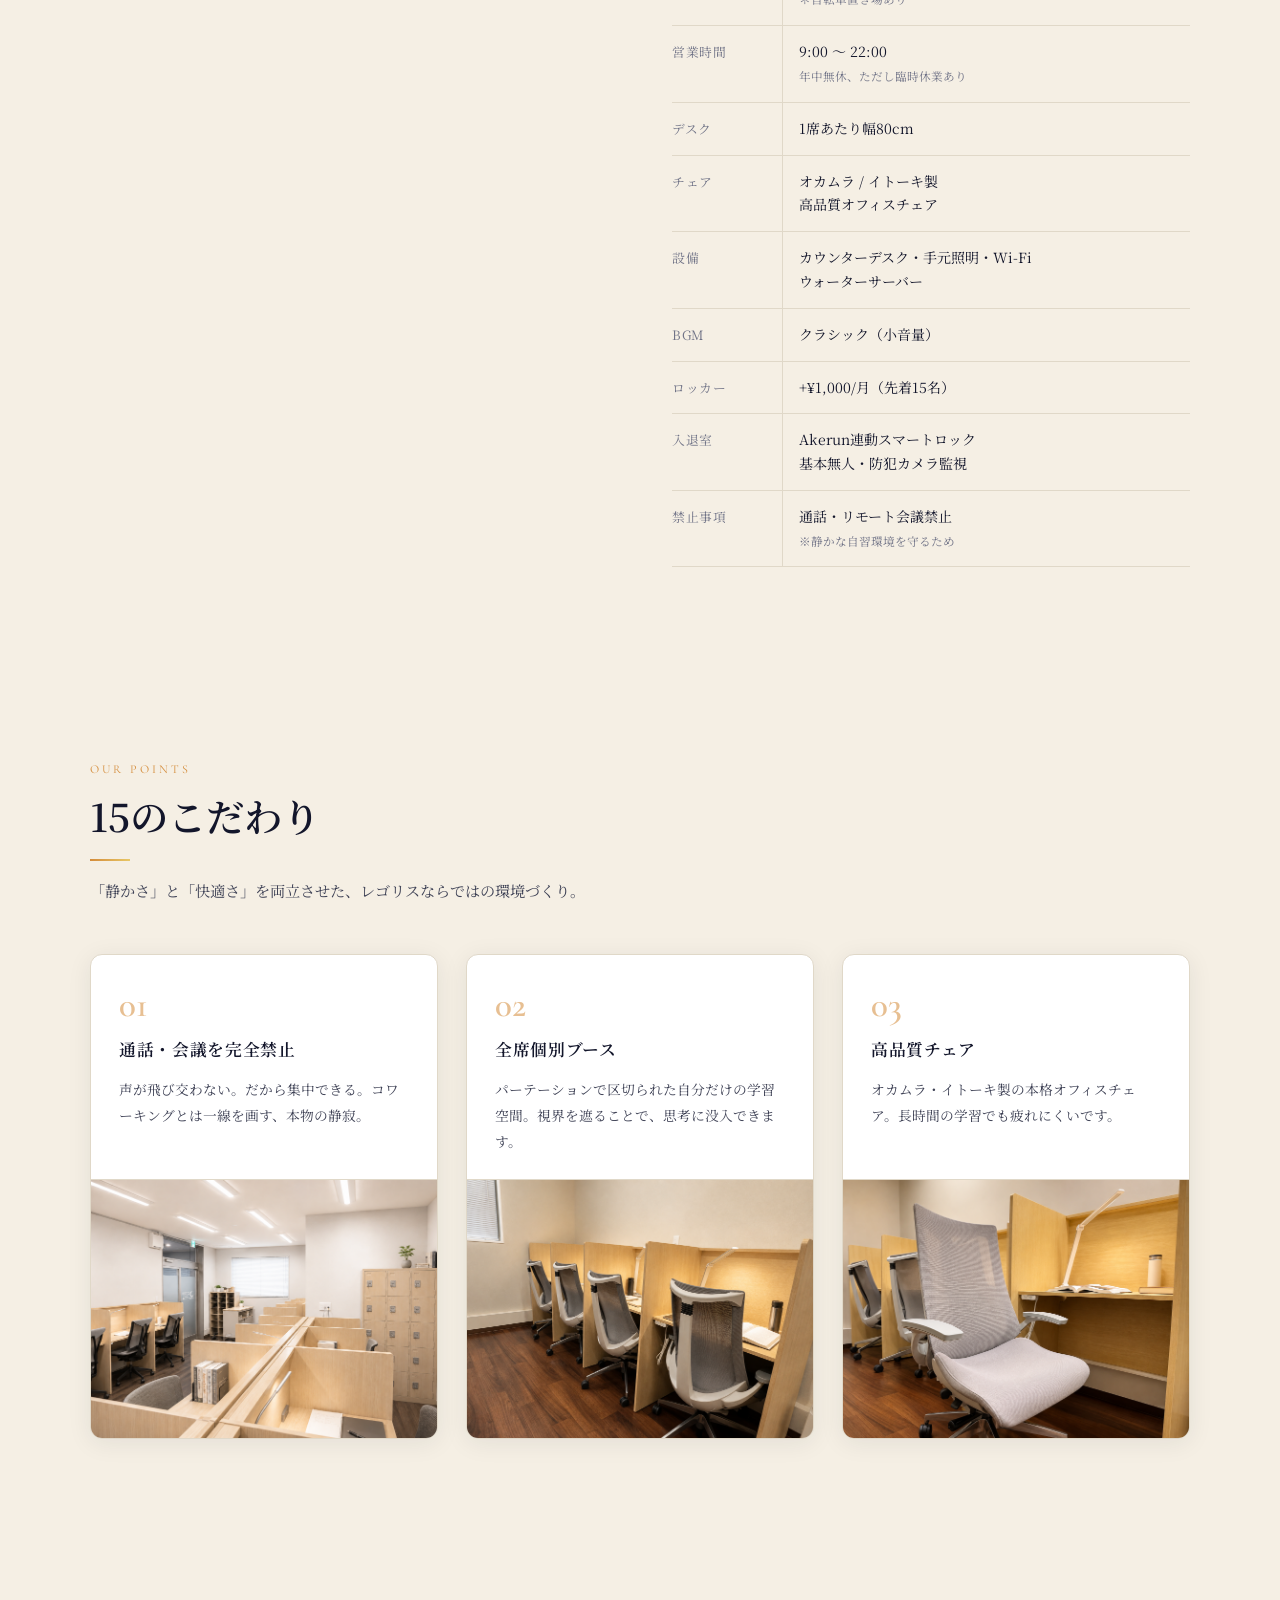
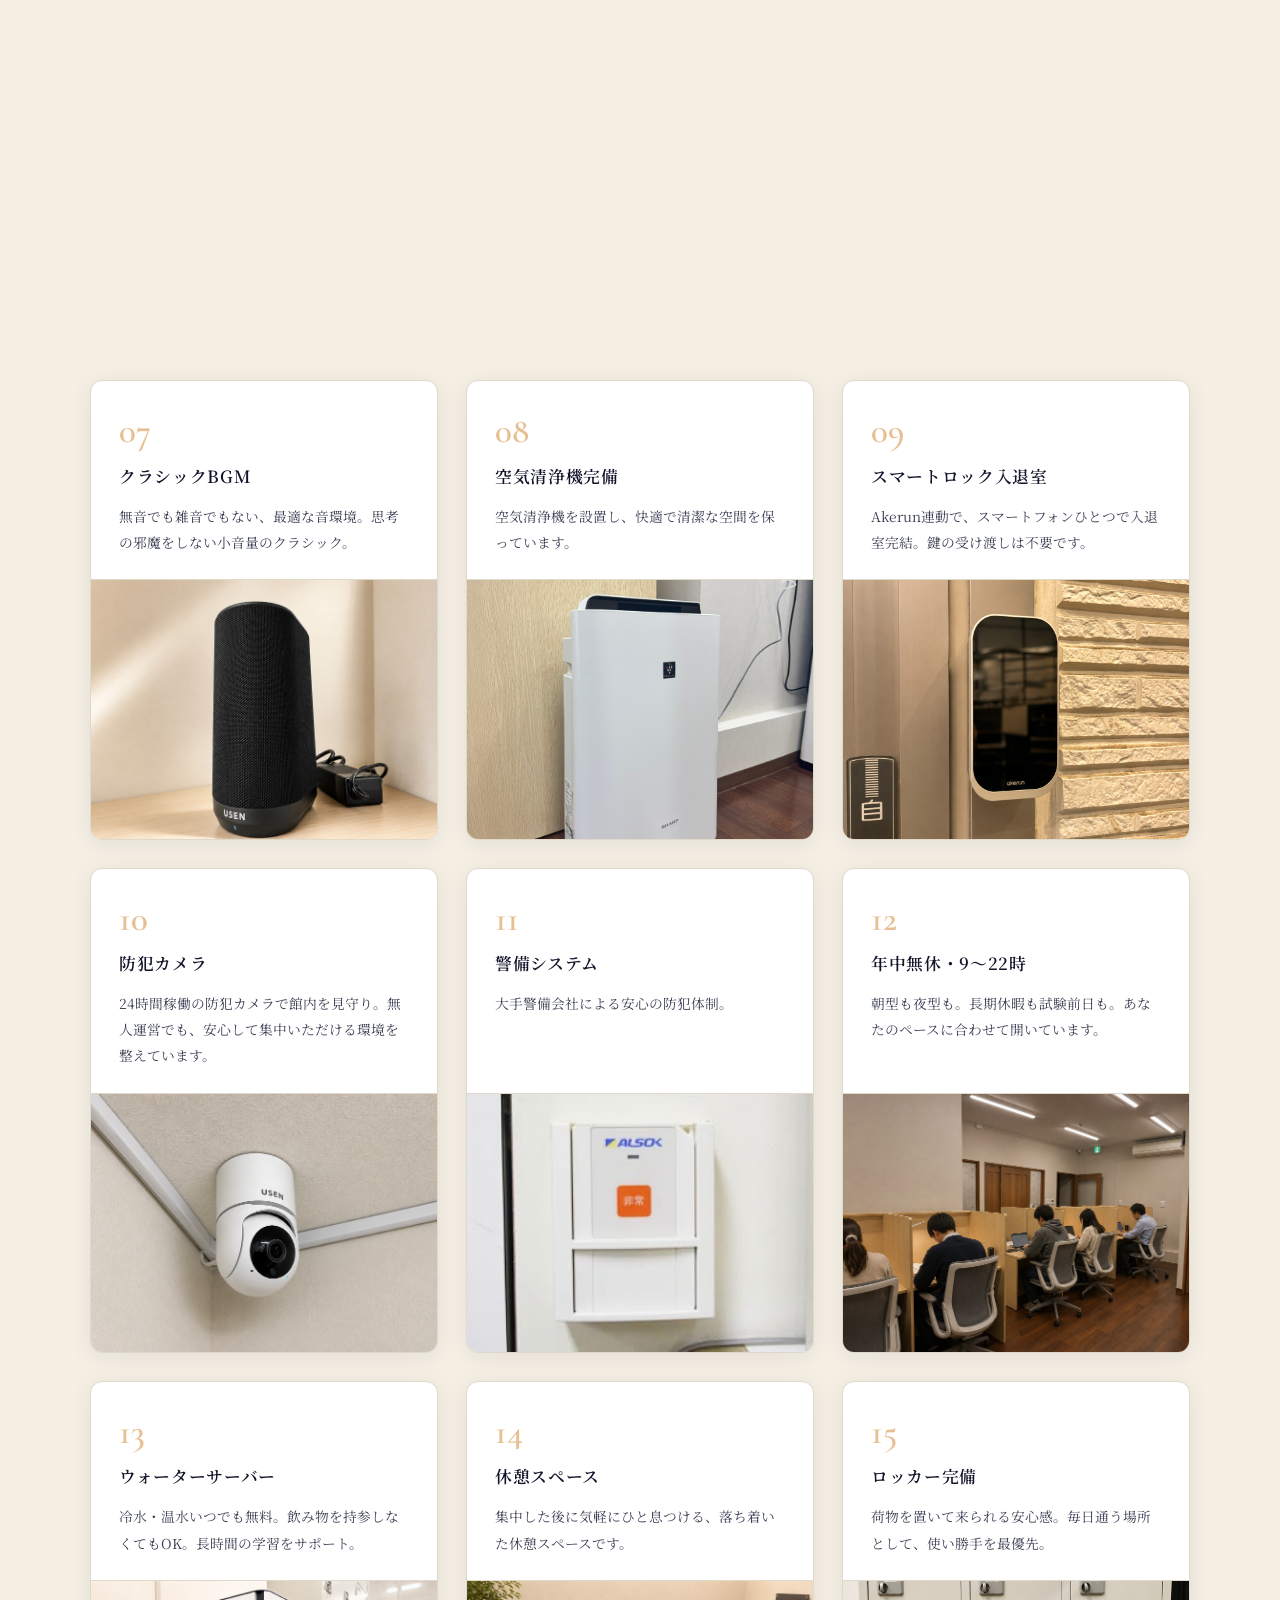
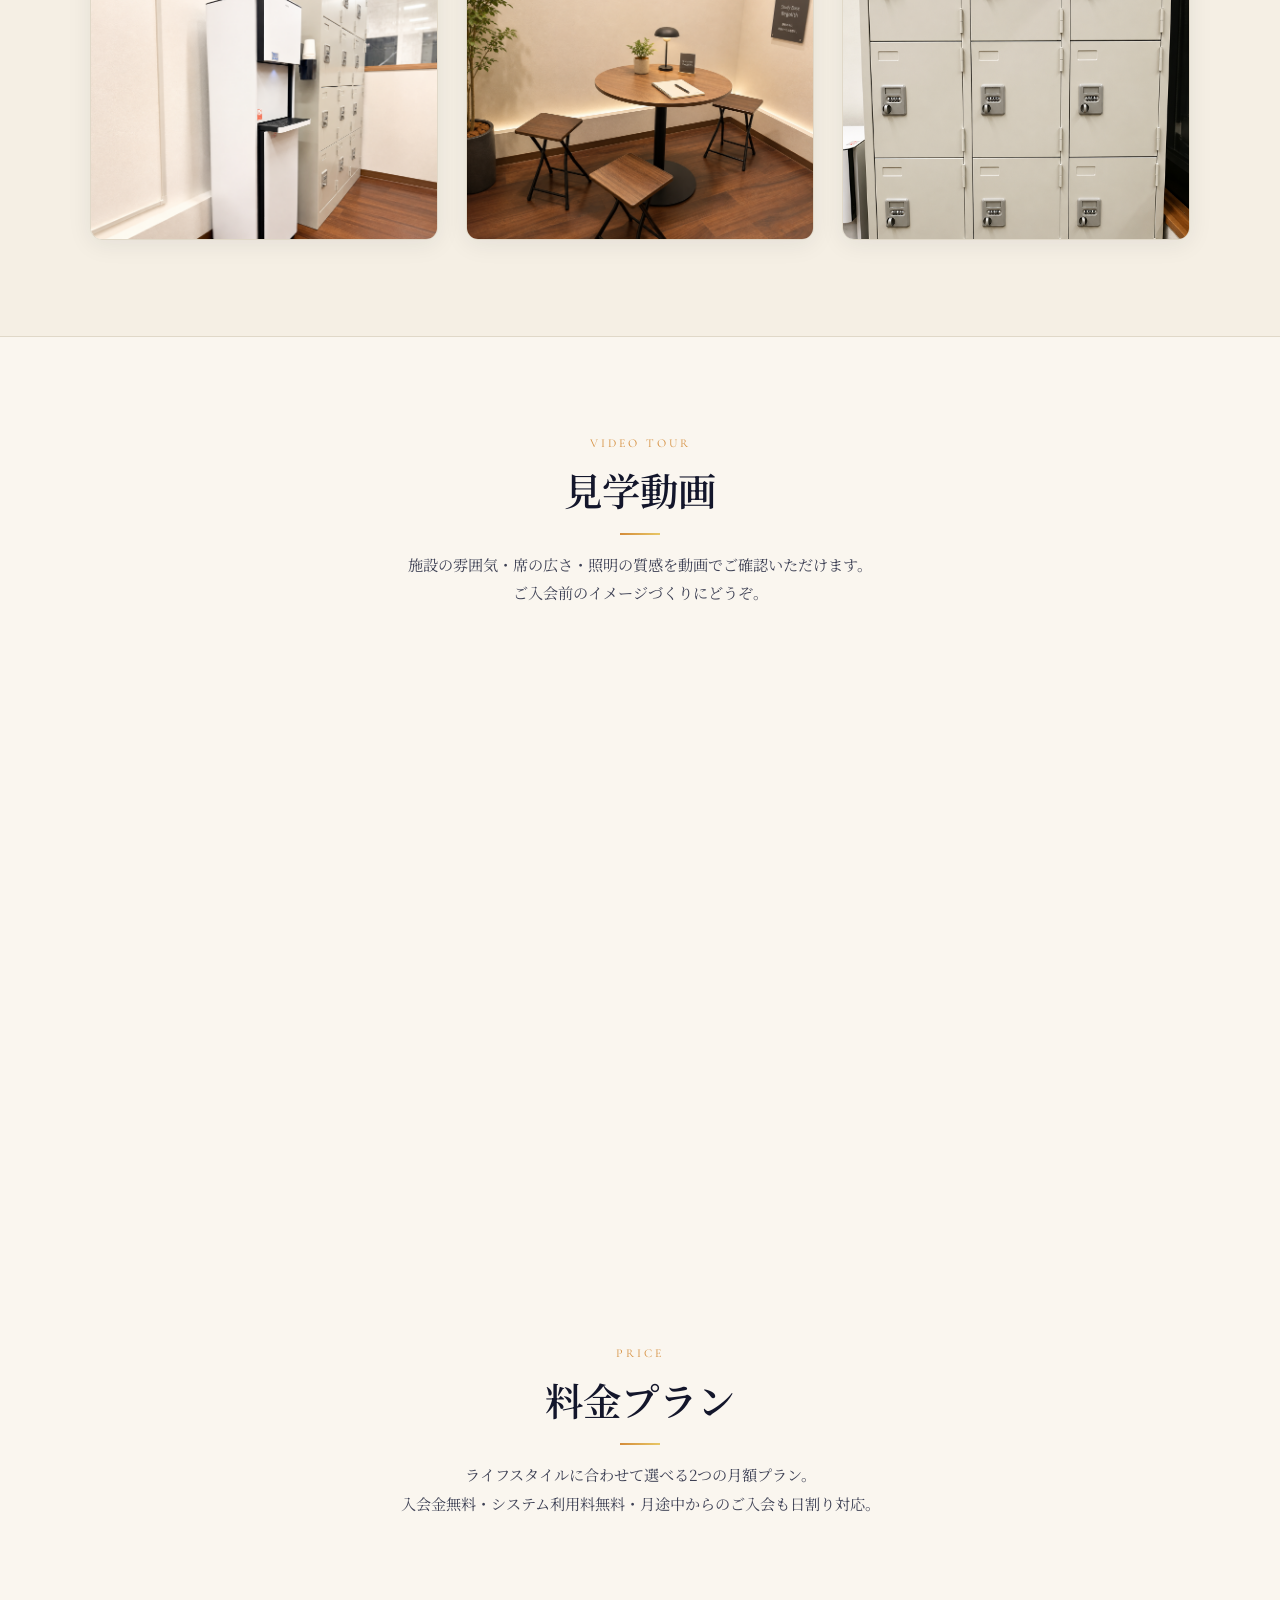
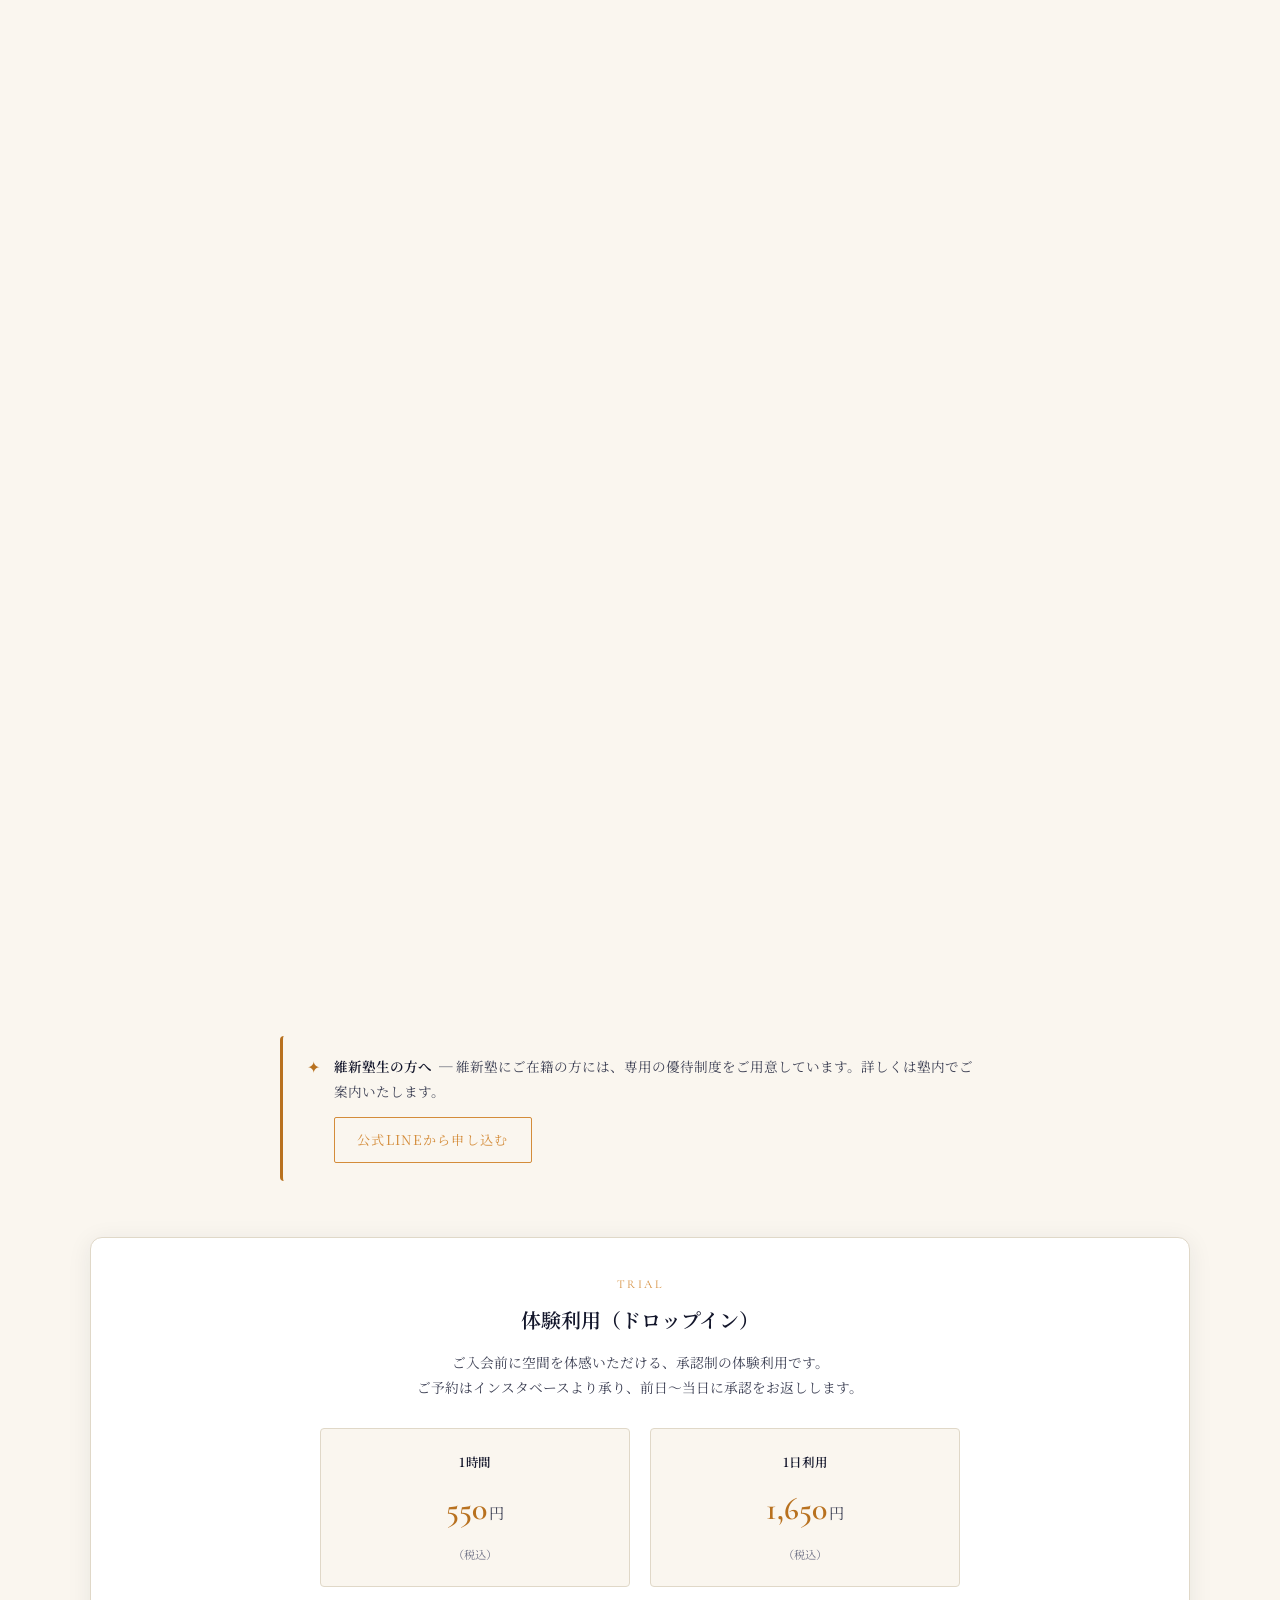
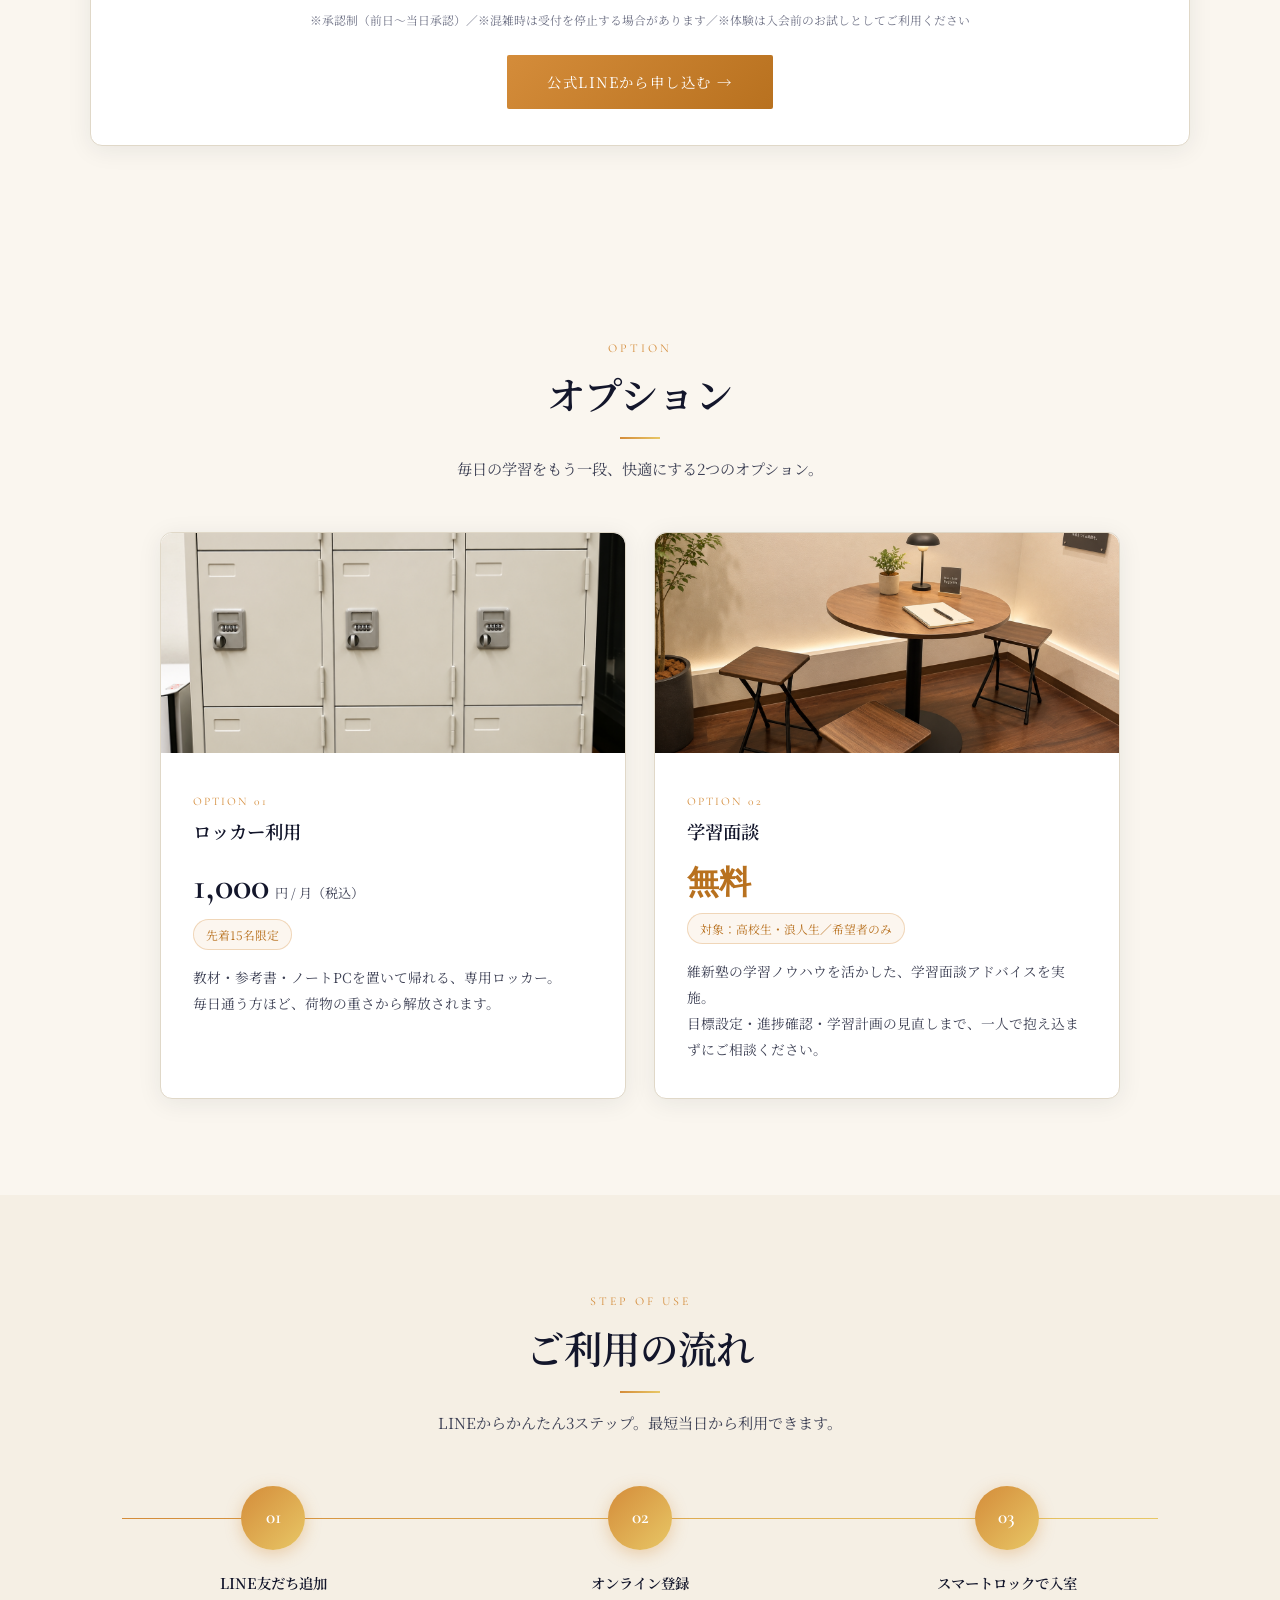
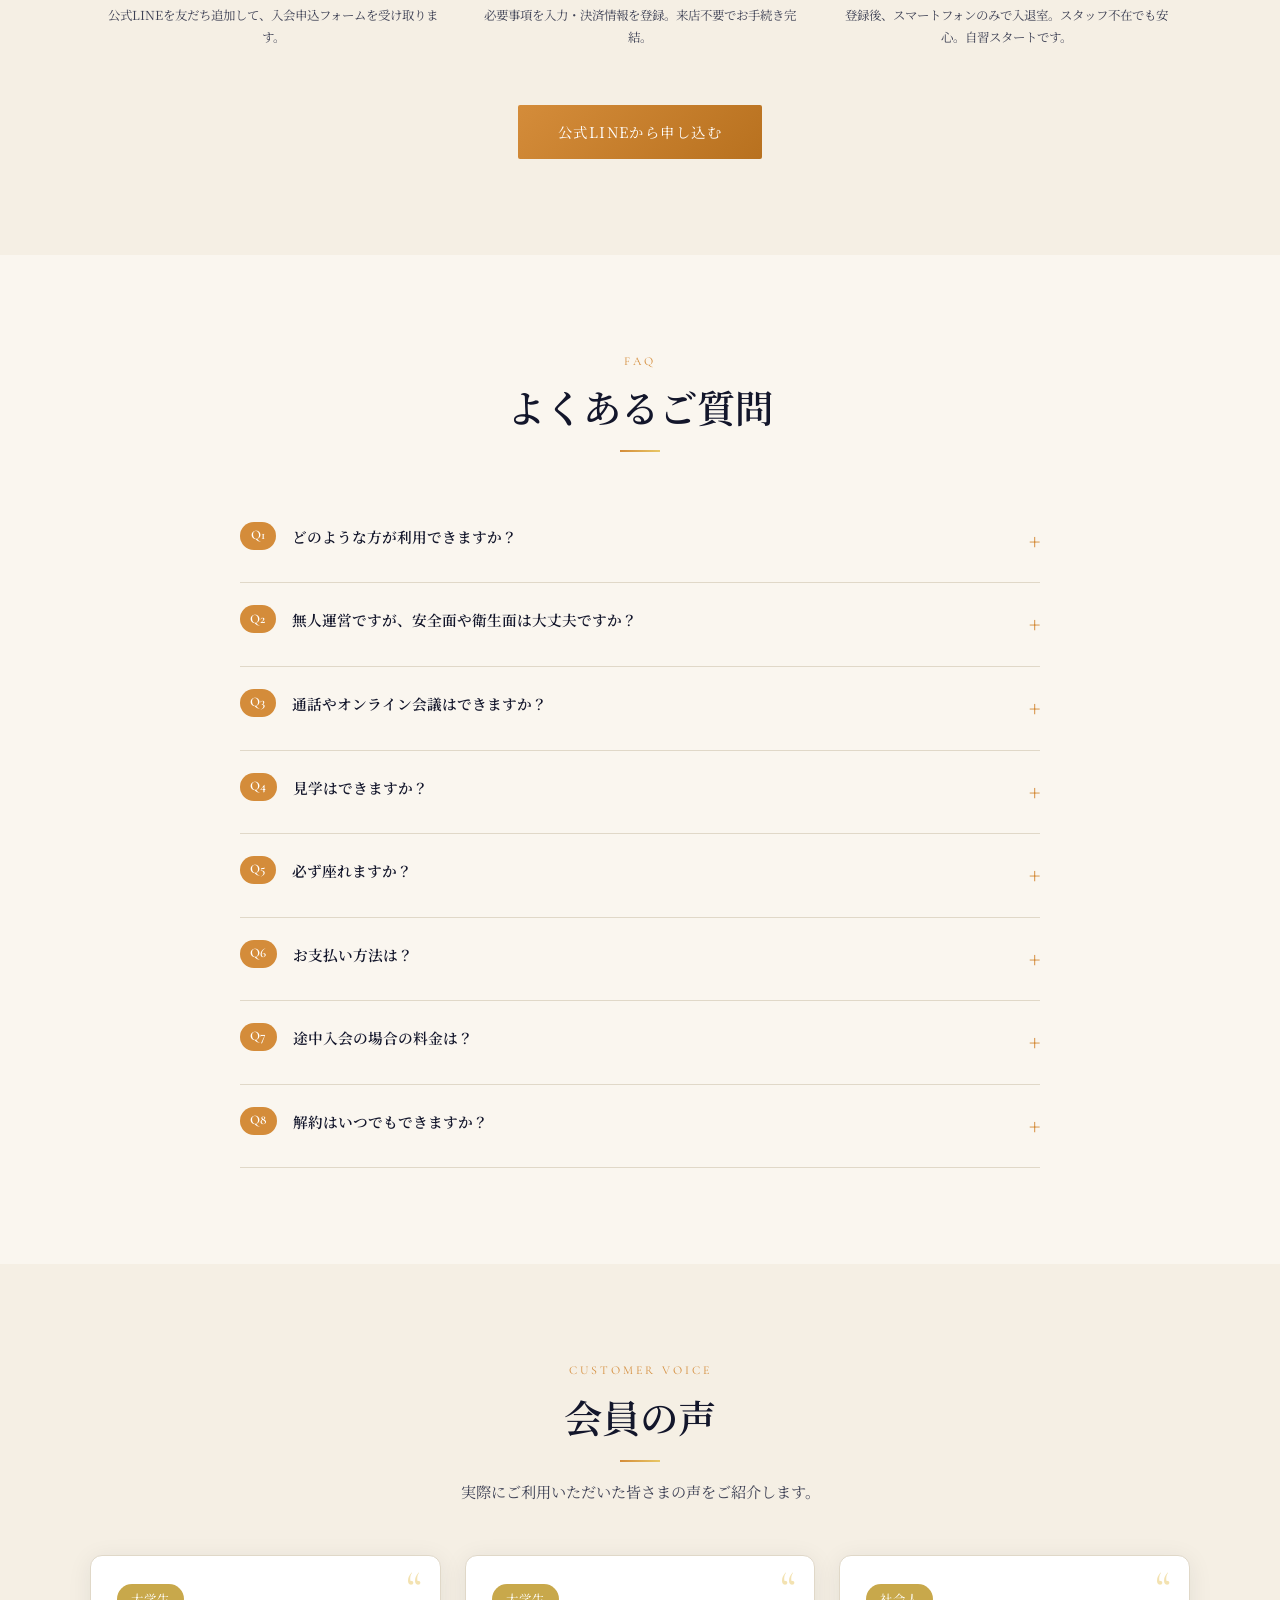
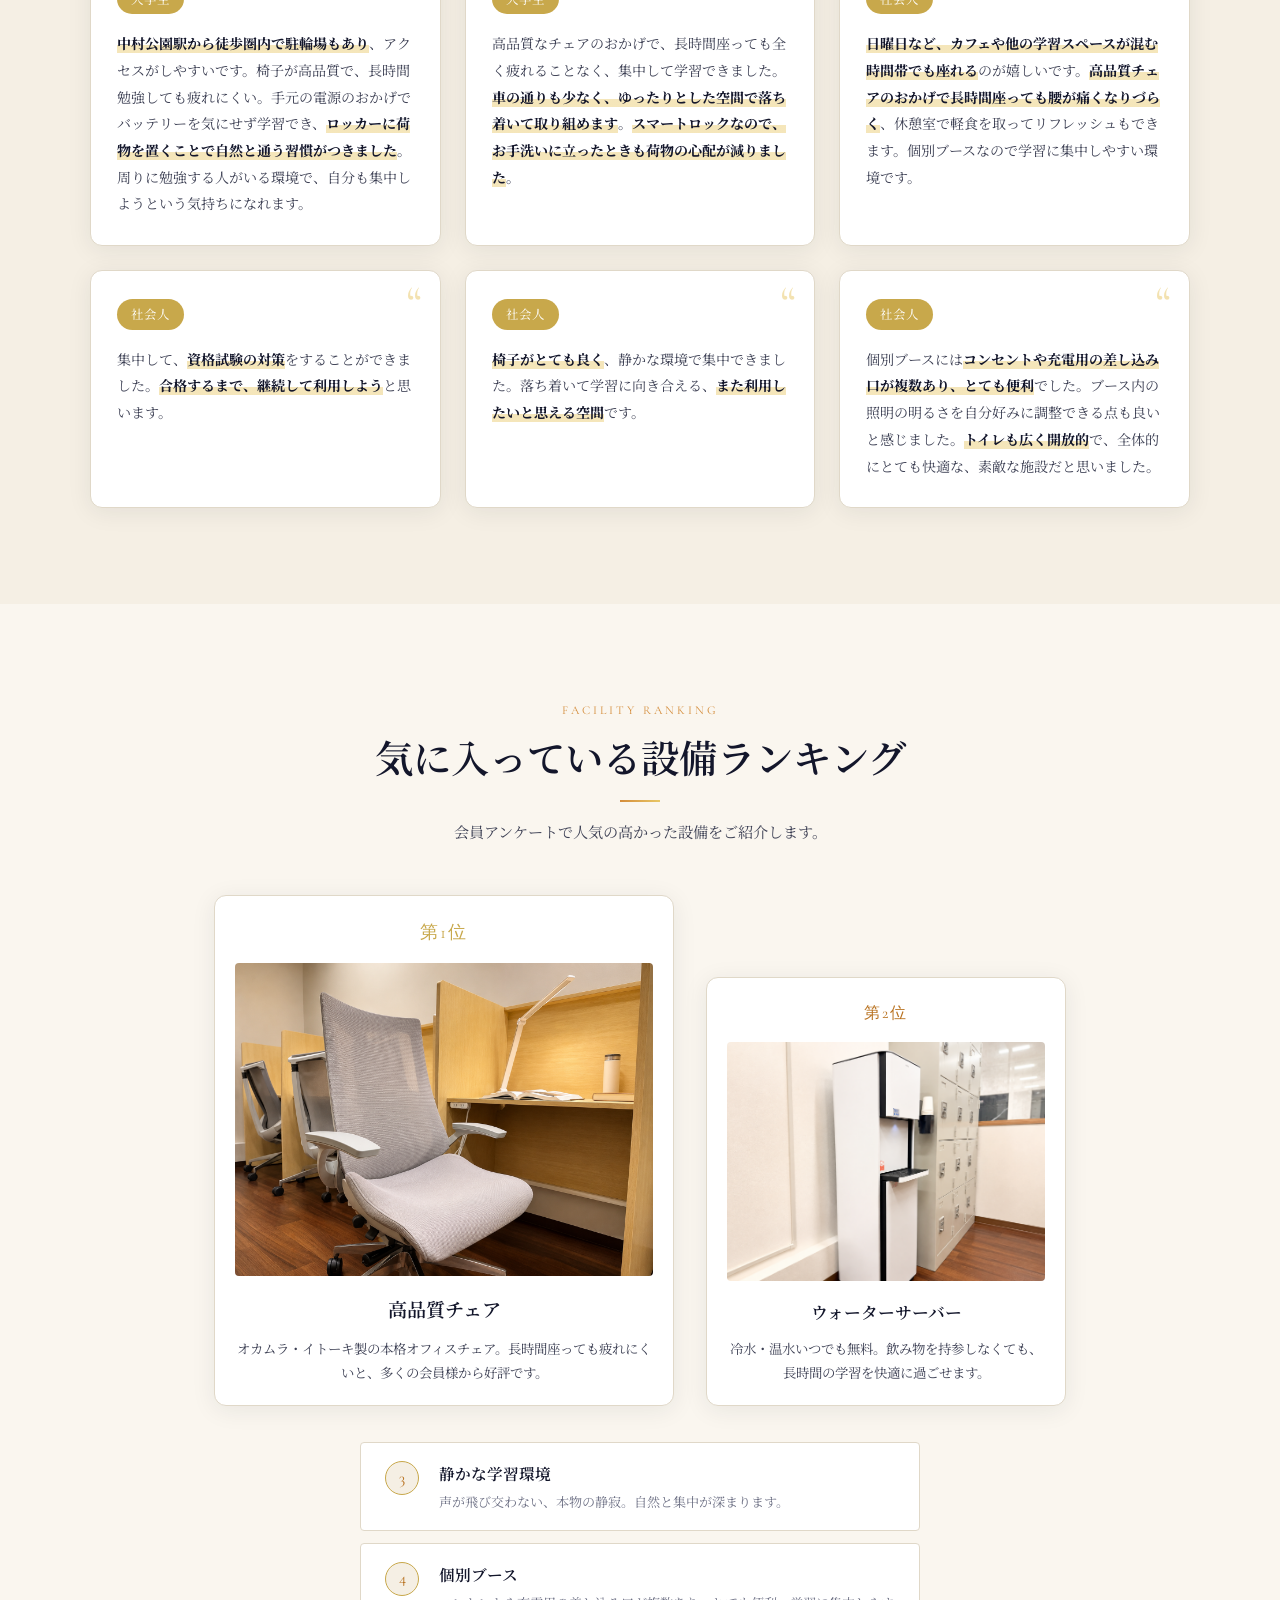
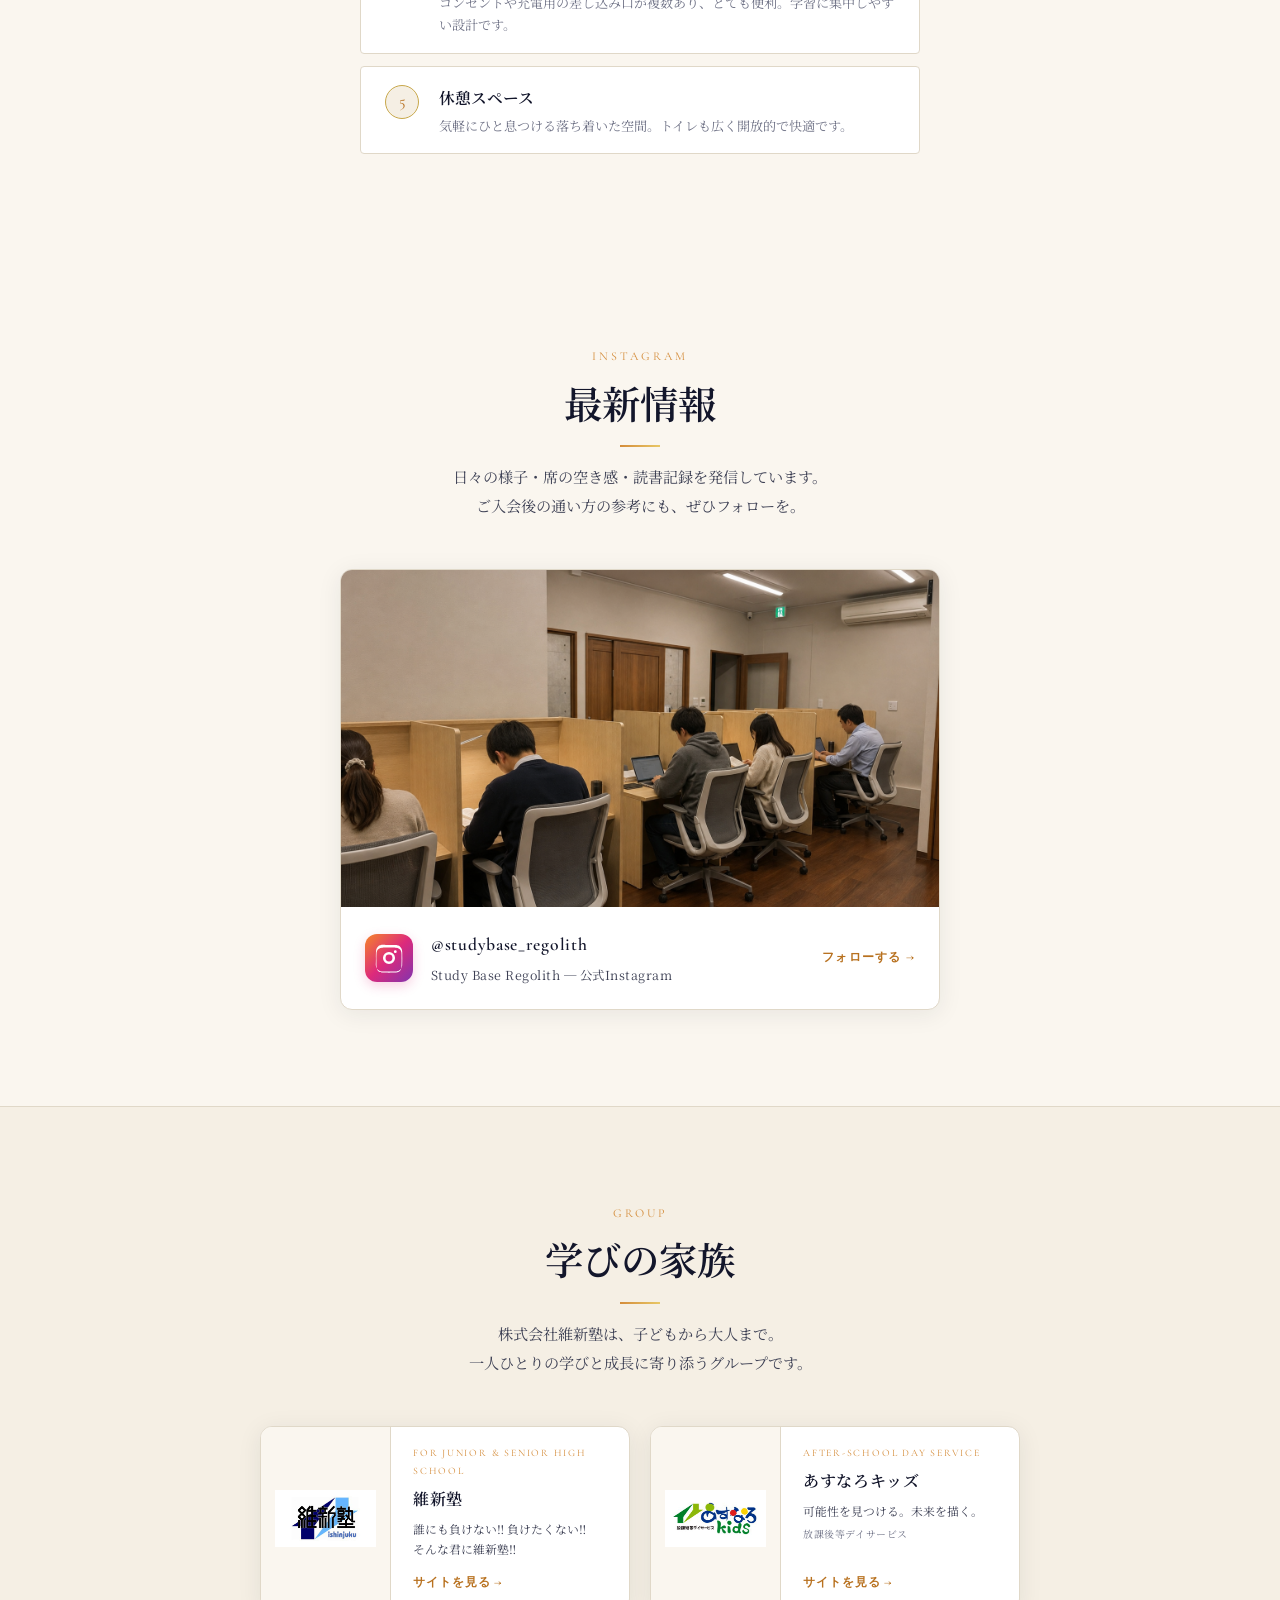
==== commit 64d95eb3: "お知らせ更新・会員の声カード・設備ランキング追加" ====
--- a/index.html
+++ b/index.html
@@ -4,7 +4,7 @@
   <meta charset="UTF-8">
   <meta name="viewport" content="width=device-width, initial-scale=1.0">
   <meta name="description" content="Study Base Regolith（スタディベース レゴリス）は、名古屋市中村区・中村公園駅徒歩圏にある会員制自習ラウンジです。集中できる静かな空間で、受験生・社会人を応援します。">
-  <meta name="robots" content="noindex, nofollow">
+  <meta name="robots" content="index, follow">
   <link rel="canonical" href="https://studybase-regolith.com/">
   <title>Study Base Regolith | 会員制自習ラウンジ 名古屋・中村公園</title>
 
@@ -121,11 +121,10 @@
         <li class="info-item">
           <time class="info-date" datetime="2026-06-15">2026.06.15</time>
           <span class="info-tag">重要</span>
-          <span>グランドオープン予定。同日よりオープン記念キャンペーン開始（先着20名限定）。</span>
+          <span>グランドオープンしました。オープン記念キャンペーン実施中（先着20名様限定）。</span>
         </li>
         <li class="info-item">
           <time class="info-date" datetime="2026-04-11">2026.04.11</time>
-          <span class="info-tag">新着</span>
           <span>ウェブサイトを開設しました。</span>
         </li>
       </ul>
@@ -860,7 +859,8 @@
           <span class="faq-toggle">+</span>
         </div>
         <div class="faq-answer">
-          はい、公式LINEよりいつでも解約のお手続きが可能です。
+          はい、公式LINEよりいつでも解約のお手続きが可能です。<br>
+          月額プランの会員は、解約を希望する月の前月10日までに、LINEにてお申し出ください。詳しくは、<a href="terms.html" style="color:var(--accent-deep); text-decoration:underline;">利用規約</a>をご覧ください。
         </div>
       </li>
 
@@ -879,9 +879,120 @@
       <h2 class="section-title center">会員の声</h2>
     </div>
 
-    <div class="voice-coming">
-      グランドオープン後、会員様の声をご紹介します。
-    </div>
+    <p class="section-desc center">
+      実際にご利用いただいた皆さまの声をご紹介します。
+    </p>
+
+    <div class="voice-grid">
+      <div class="voice-row">
+
+        <div class="voice-card fade-in">
+          <div class="voice-card-head">
+            <span class="voice-badge">大学生</span>
+          </div>
+          <p class="voice-text"><strong>中村公園駅から徒歩圏内で駐輪場もあり</strong>、アクセスがしやすいです。椅子が高品質で、長時間勉強しても疲れにくい。手元の電源のおかげでバッテリーを気にせず学習でき、<strong>ロッカーに荷物を置くことで自然と通う習慣がつきました</strong>。周りに勉強する人がいる環境で、自分も集中しようという気持ちになれます。</p>
+        </div>
+
+        <div class="voice-card fade-in">
+          <div class="voice-card-head">
+            <span class="voice-badge">大学生</span>
+          </div>
+          <p class="voice-text">高品質なチェアのおかげで、長時間座っても全く疲れることなく、集中して学習できました。<strong>車の通りも少なく、ゆったりとした空間で落ち着いて取り組めます</strong>。<strong>スマートロックなので、お手洗いに立ったときも荷物の心配が減りました</strong>。</p>
+        </div>
+
+        <div class="voice-card fade-in">
+          <div class="voice-card-head">
+            <span class="voice-badge">社会人</span>
+          </div>
+          <p class="voice-text"><strong>日曜日など、カフェや他の学習スペースが混む時間帯でも座れる</strong>のが嬉しいです。<strong>高品質チェアのおかげで長時間座っても腰が痛くなりづらく</strong>、休憩室で軽食を取ってリフレッシュもできます。個別ブースなので学習に集中しやすい環境です。</p>
+        </div>
+
+      </div>
+      <div class="voice-row">
+
+        <div class="voice-card fade-in">
+          <div class="voice-card-head">
+            <span class="voice-badge">社会人</span>
+          </div>
+          <p class="voice-text">集中して、<strong>資格試験の対策</strong>をすることができました。<strong>合格するまで、継続して利用しよう</strong>と思います。</p>
+        </div>
+
+        <div class="voice-card fade-in">
+          <div class="voice-card-head">
+            <span class="voice-badge">社会人</span>
+          </div>
+          <p class="voice-text"><strong>椅子がとても良く</strong>、静かな環境で集中できました。落ち着いて学習に向き合える、<strong>また利用したいと思える空間</strong>です。</p>
+        </div>
+
+        <div class="voice-card fade-in">
+          <div class="voice-card-head">
+            <span class="voice-badge">社会人</span>
+          </div>
+          <p class="voice-text">個別ブースには<strong>コンセントや充電用の差し込み口が複数あり、とても便利</strong>でした。ブース内の照明の明るさを自分好みに調整できる点も良いと感じました。<strong>トイレも広く開放的</strong>で、全体的にとても快適な、素敵な施設だと思いました。</p>
+        </div>
+
+      </div>
+    </div>
+  </div>
+</section>
+
+
+<!-- ========================================================
+  FACILITY RANKING（会員が気に入っている設備）
+  ======================================================== -->
+<section id="ranking">
+  <div class="container">
+    <div style="text-align:center;">
+      <span class="section-label">Facility Ranking</span>
+      <h2 class="section-title center">気に入っている設備ランキング</h2>
+      <p class="section-desc center">
+        会員アンケートで人気の高かった設備をご紹介します。
+      </p>
+    </div>
+
+    <div class="ranking-top">
+      <div class="rank-card rank-1 fade-in">
+        <span class="rank-place">第1位</span>
+        <div class="rank-img-wrap">
+          <img src="assets/_change_2/point-03_3.png" alt="高品質オフィスチェア" loading="lazy" width="800" height="600">
+        </div>
+        <h3 class="rank-name">高品質チェア</h3>
+        <p class="rank-desc">オカムラ・イトーキ製の本格オフィスチェア。長時間座っても疲れにくいと、多くの会員様から好評です。</p>
+      </div>
+
+      <div class="rank-card rank-2 fade-in">
+        <span class="rank-place">第2位</span>
+        <div class="rank-img-wrap">
+          <img src="assets/_change_2/point-13_3.png" alt="ウォーターサーバー" loading="lazy" width="800" height="600">
+        </div>
+        <h3 class="rank-name">ウォーターサーバー</h3>
+        <p class="rank-desc">冷水・温水いつでも無料。飲み物を持参しなくても、長時間の学習を快適に過ごせます。</p>
+      </div>
+    </div>
+
+    <ol class="ranking-list fade-in">
+      <li class="ranking-list-item">
+        <span class="rank-no">3</span>
+        <div class="rank-list-body">
+          <span class="rank-name-sm">静かな学習環境</span>
+          <span class="rank-desc-sm">声が飛び交わない、本物の静寂。自然と集中が深まります。</span>
+        </div>
+      </li>
+      <li class="ranking-list-item">
+        <span class="rank-no">4</span>
+        <div class="rank-list-body">
+          <span class="rank-name-sm">個別ブース</span>
+          <span class="rank-desc-sm">コンセントや充電用の差し込み口が複数あり、とても便利。学習に集中しやすい設計です。</span>
+        </div>
+      </li>
+      <li class="ranking-list-item">
+        <span class="rank-no">5</span>
+        <div class="rank-list-body">
+          <span class="rank-name-sm">休憩スペース</span>
+          <span class="rank-desc-sm">気軽にひと息つける落ち着いた空間。トイレも広く開放的で快適です。</span>
+        </div>
+      </li>
+    </ol>
   </div>
 </section>
 
--- a/style.css
+++ b/style.css
@@ -1747,6 +1747,217 @@
   border: 1px dashed var(--border);
   border-radius: var(--radius-lg);
   margin-top: 48px;
+}
+
+/* ---------- Voice cards ---------- */
+.voice-grid {
+  margin-top: 48px;
+  display: flex;
+  flex-direction: column;
+  gap: 24px;
+}
+.voice-row {
+  display: grid;
+  grid-template-columns: repeat(3, 1fr);
+  gap: 24px;
+}
+.voice-card {
+  background: var(--white);
+  border: 1px solid var(--border);
+  border-radius: var(--radius-lg);
+  box-shadow: var(--shadow);
+  padding: 28px 26px;
+  position: relative;
+  transition: var(--transition);
+  display: flex;
+  flex-direction: column;
+}
+.voice-card::before {
+  content: '“';
+  position: absolute;
+  top: 8px;
+  right: 18px;
+  font-family: var(--font-serif-en);
+  font-size: 3rem;
+  line-height: 1;
+  color: var(--accent-yellow);
+  opacity: 0.5;
+}
+.voice-card:hover {
+  transform: translateY(-4px);
+  box-shadow: var(--shadow-lg);
+}
+.voice-card-head {
+  display: flex;
+  align-items: center;
+  gap: 12px;
+  margin-bottom: 16px;
+}
+.voice-badge {
+  flex-shrink: 0;
+  display: inline-block;
+  padding: 4px 14px;
+  background: var(--accent-gold);
+  color: var(--white);
+  font-size: 0.78rem;
+  letter-spacing: 0.08em;
+  border-radius: 999px;
+}
+.voice-card-label {
+  font-size: 0.72rem;
+  letter-spacing: 0.1em;
+  color: var(--text-light);
+  font-family: var(--font-serif-en);
+}
+.voice-text {
+  font-size: 0.88rem;
+  line-height: 1.9;
+  color: var(--text-sub);
+}
+.voice-text strong {
+  font-weight: 700;
+  color: var(--text-main);
+  background: linear-gradient(transparent 60%, rgba(232,199,102,0.45) 60%);
+}
+
+/* ============================================================
+   FACILITY RANKING
+   ============================================================ */
+#ranking {
+  padding: var(--section-py) 0;
+  background: var(--bg-section);
+}
+.ranking-top {
+  margin-top: 48px;
+  display: flex;
+  gap: 32px;
+  align-items: flex-end;
+  justify-content: center;
+}
+.rank-card {
+  background: var(--white);
+  border: 1px solid var(--border);
+  border-radius: var(--radius-lg);
+  box-shadow: var(--shadow);
+  padding: 20px;
+  text-align: center;
+  transition: var(--transition);
+}
+.rank-card:hover {
+  transform: translateY(-4px);
+  box-shadow: var(--shadow-lg);
+}
+.rank-1 { flex: 1.25; max-width: 460px; }
+.rank-2 { flex: 1; max-width: 360px; }
+.rank-place {
+  display: inline-block;
+  font-family: var(--font-serif-en);
+  font-size: 1rem;
+  letter-spacing: 0.12em;
+  color: var(--accent-deep);
+  margin-bottom: 14px;
+}
+.rank-1 .rank-place { color: var(--accent-gold); font-size: 1.15rem; }
+.rank-img-wrap {
+  border-radius: var(--radius);
+  overflow: hidden;
+  margin-bottom: 16px;
+}
+.rank-img-wrap img {
+  width: 100%;
+  height: 100%;
+  object-fit: cover;
+  aspect-ratio: 4 / 3;
+}
+.rank-name {
+  font-family: var(--font-serif-jp);
+  font-size: 1.05rem;
+  font-weight: 600;
+  color: var(--text-main);
+}
+.rank-1 .rank-name { font-size: 1.2rem; }
+.rank-desc {
+  margin-top: 10px;
+  font-size: 0.84rem;
+  line-height: 1.8;
+  color: var(--text-sub);
+}
+
+.ranking-list {
+  max-width: 560px;
+  margin: 36px auto 0;
+  display: flex;
+  flex-direction: column;
+  gap: 12px;
+}
+.ranking-list-item {
+  display: flex;
+  align-items: flex-start;
+  gap: 20px;
+  background: var(--white);
+  border: 1px solid var(--border);
+  border-radius: var(--radius);
+  padding: 16px 24px;
+}
+.rank-list-body {
+  display: flex;
+  flex-direction: column;
+  gap: 4px;
+}
+.rank-desc-sm {
+  font-size: 0.82rem;
+  line-height: 1.7;
+  color: var(--text-light);
+}
+.rank-no {
+  flex-shrink: 0;
+  width: 34px;
+  height: 34px;
+  display: flex;
+  align-items: center;
+  justify-content: center;
+  border-radius: 50%;
+  background: var(--bg-base);
+  border: 1px solid var(--accent-gold);
+  color: var(--accent-deep);
+  font-family: var(--font-serif-en);
+  font-size: 1rem;
+}
+.rank-name-sm {
+  font-size: 0.98rem;
+  font-weight: 600;
+  color: var(--text-main);
+}
+.rank-no { margin-top: 2px; }
+
+/* ---------- Voice & Ranking : responsive ---------- */
+@media (max-width: 768px) {
+  .voice-row {
+    display: flex;
+    overflow-x: auto;
+    scroll-snap-type: x mandatory;
+    -webkit-overflow-scrolling: touch;
+    gap: 16px;
+    padding-bottom: 12px;
+    margin: 0 -5%;
+    padding-left: 5%;
+    padding-right: 5%;
+  }
+  .voice-row::-webkit-scrollbar { height: 6px; }
+  .voice-row::-webkit-scrollbar-thumb {
+    background: var(--border);
+    border-radius: 999px;
+  }
+  .voice-card {
+    flex: 0 0 80%;
+    scroll-snap-align: start;
+  }
+  .ranking-top {
+    flex-direction: column;
+    align-items: stretch;
+    gap: 20px;
+  }
+  .rank-1, .rank-2 { max-width: 100%; }
 }
 
 /* ============================================================
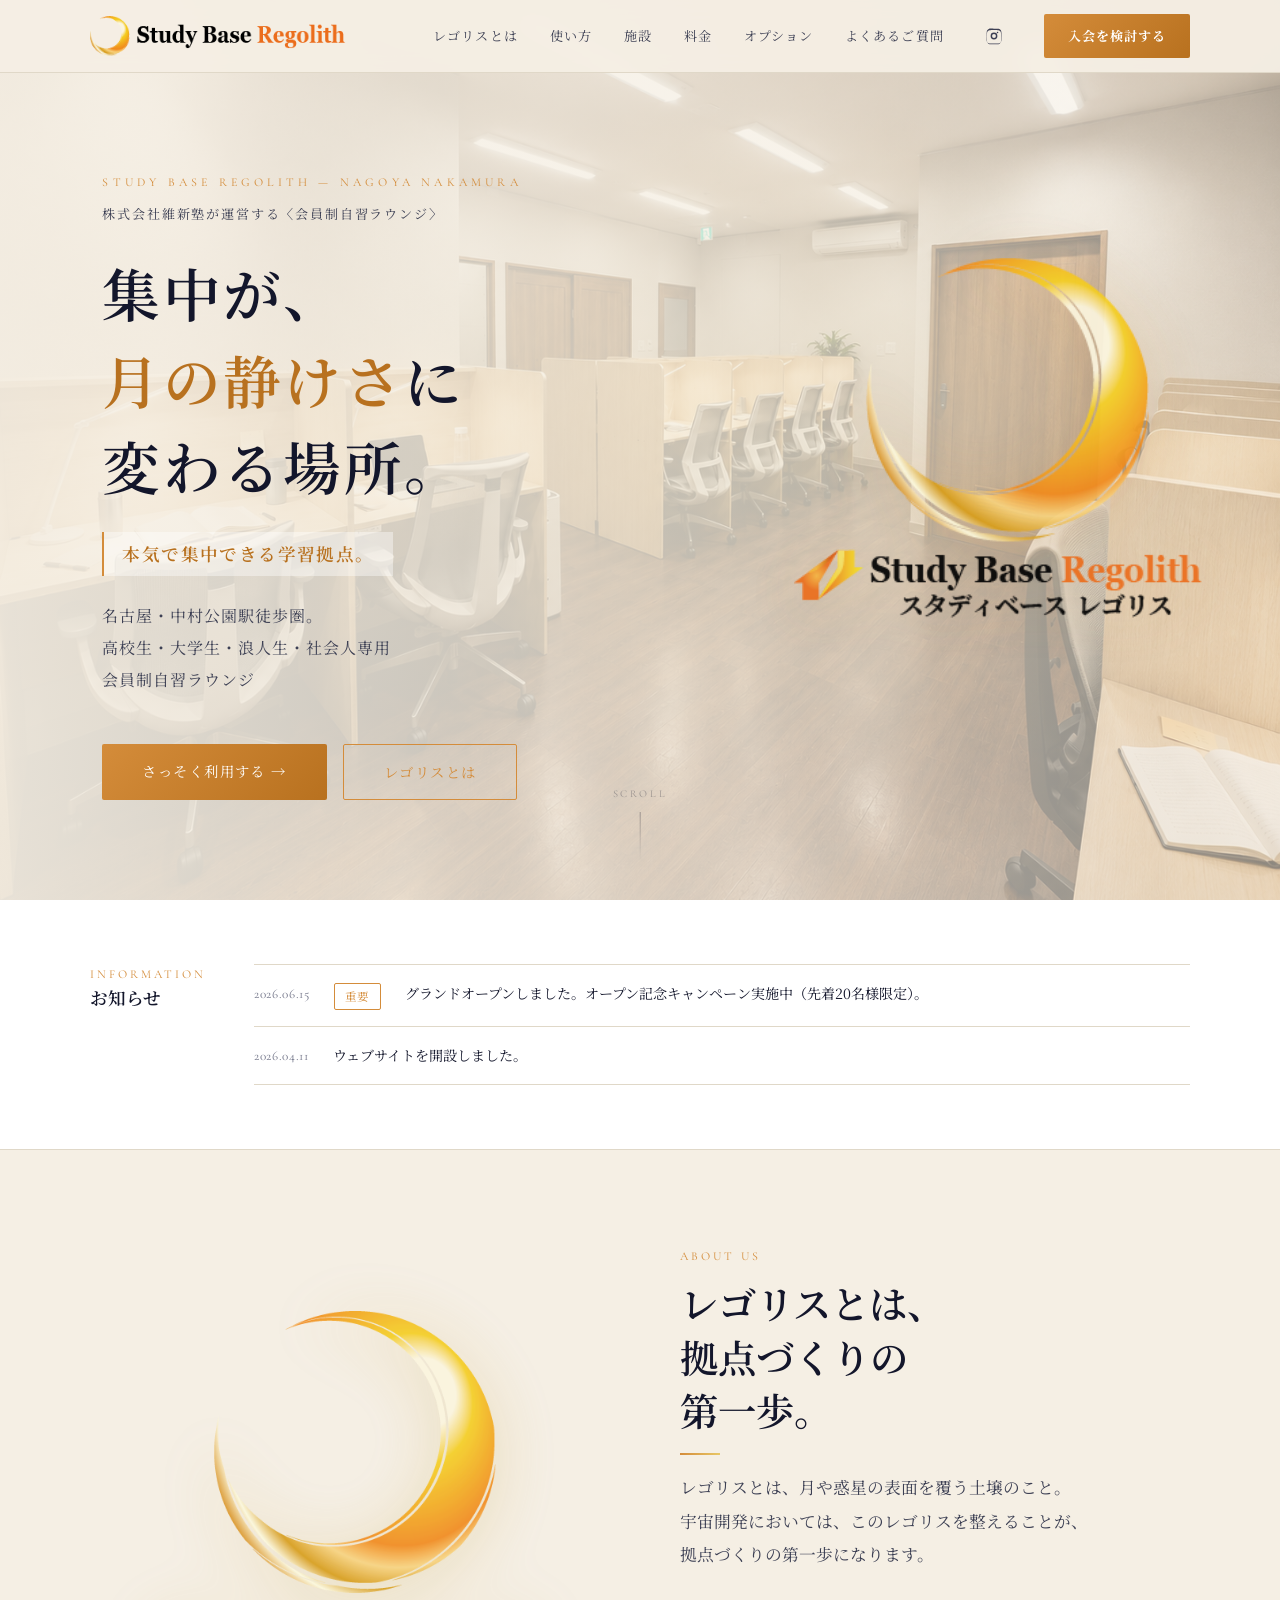
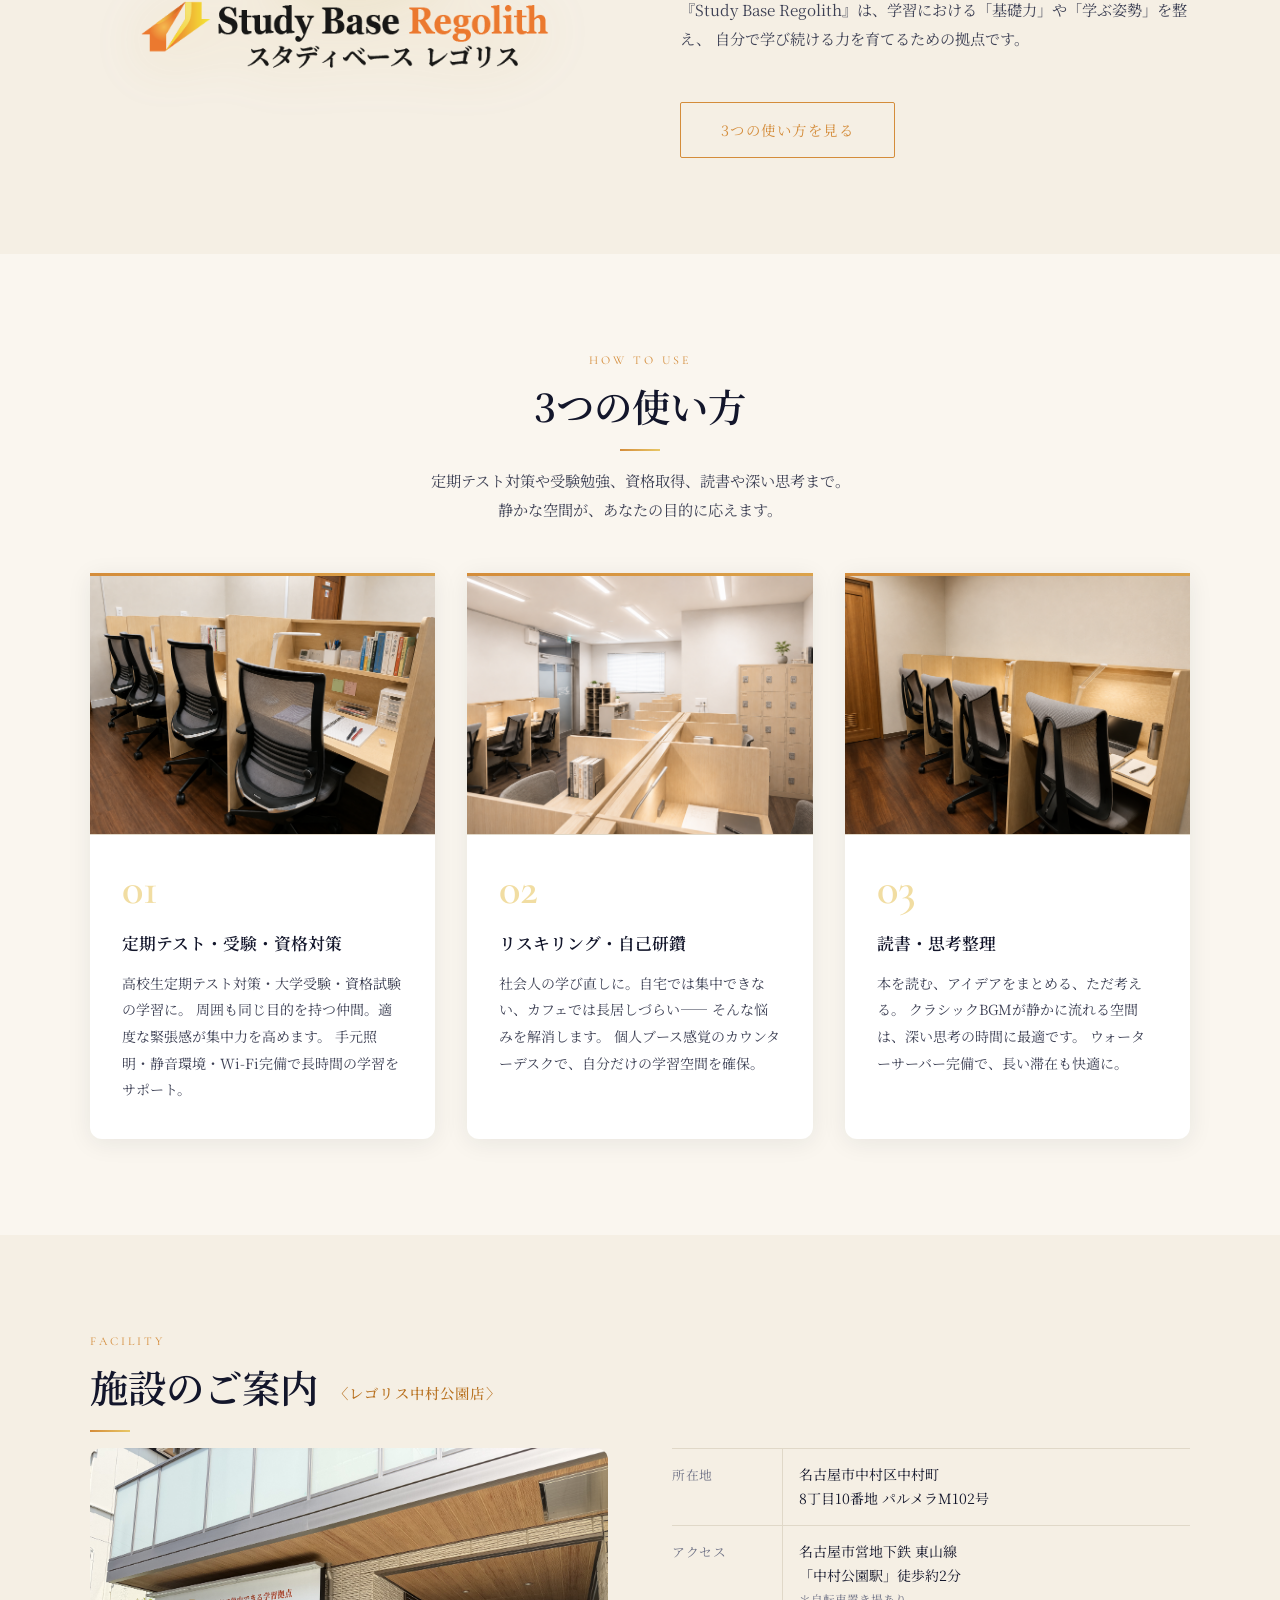
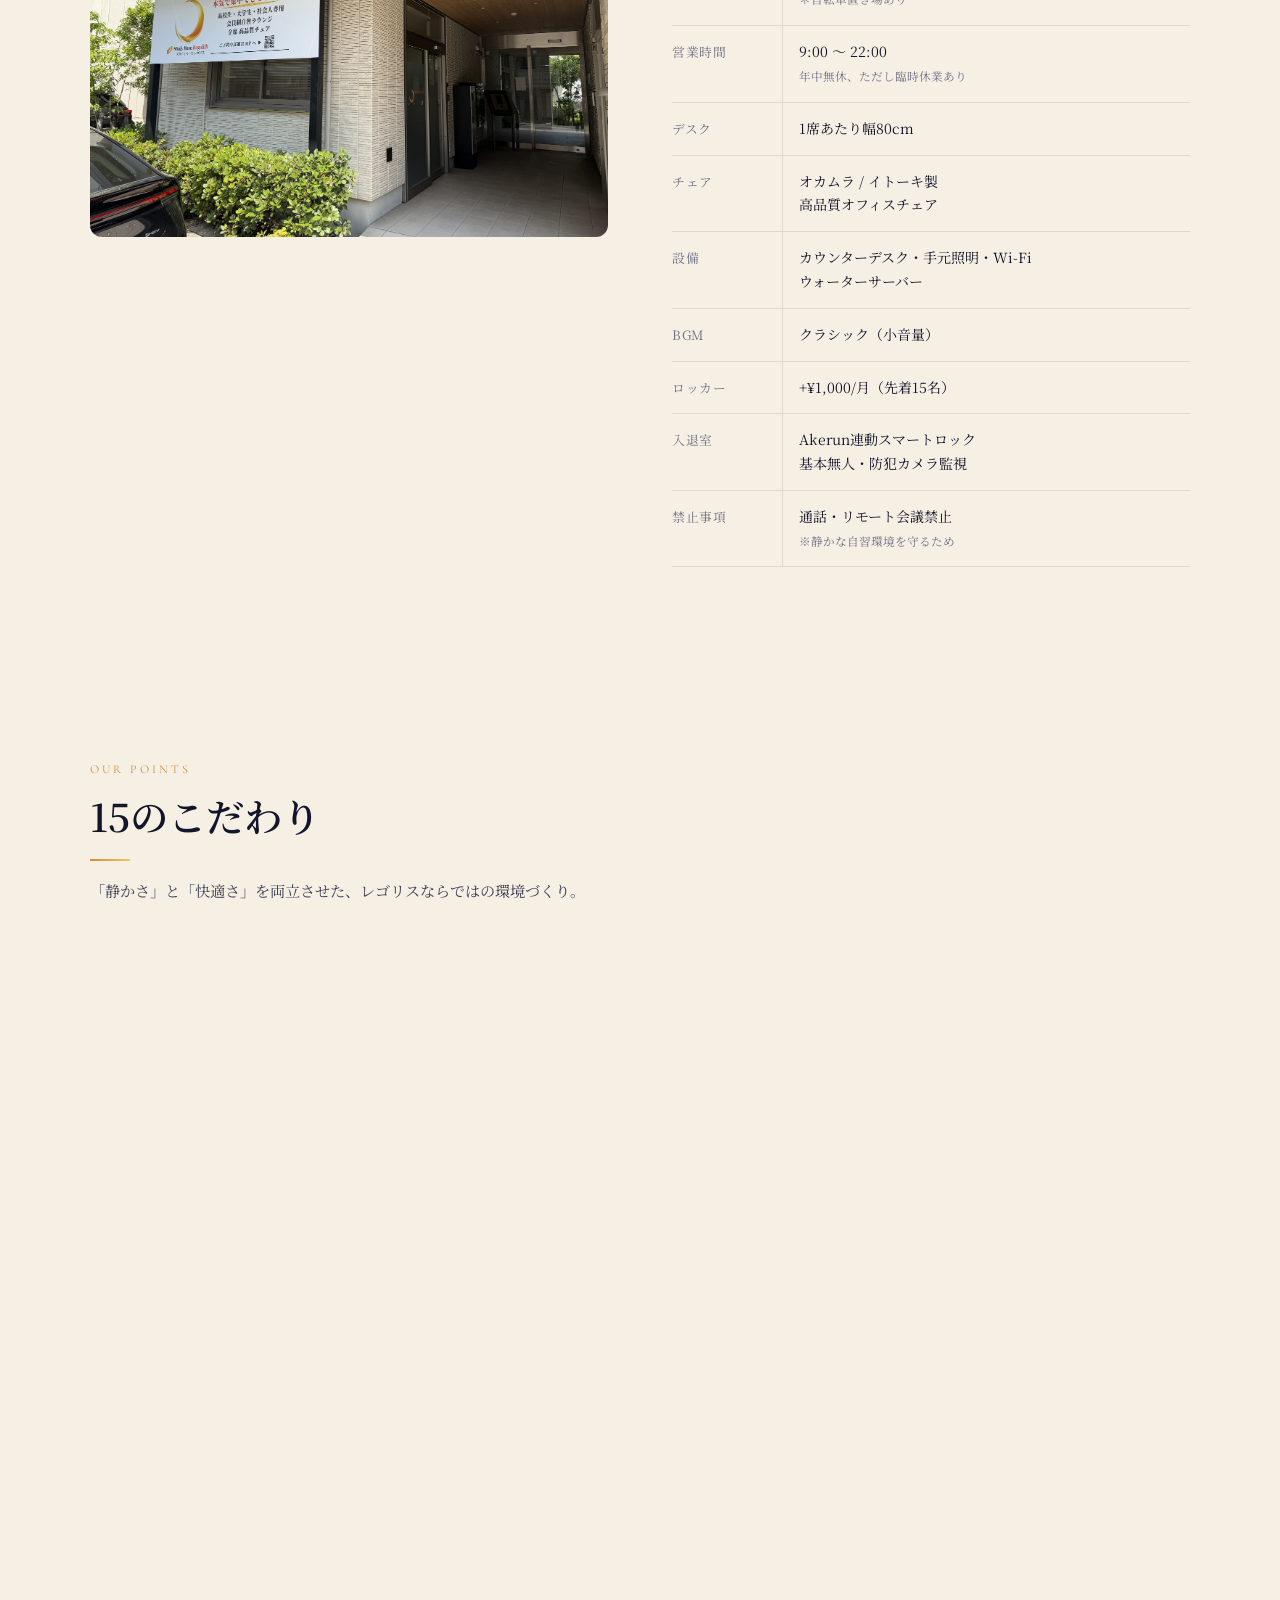
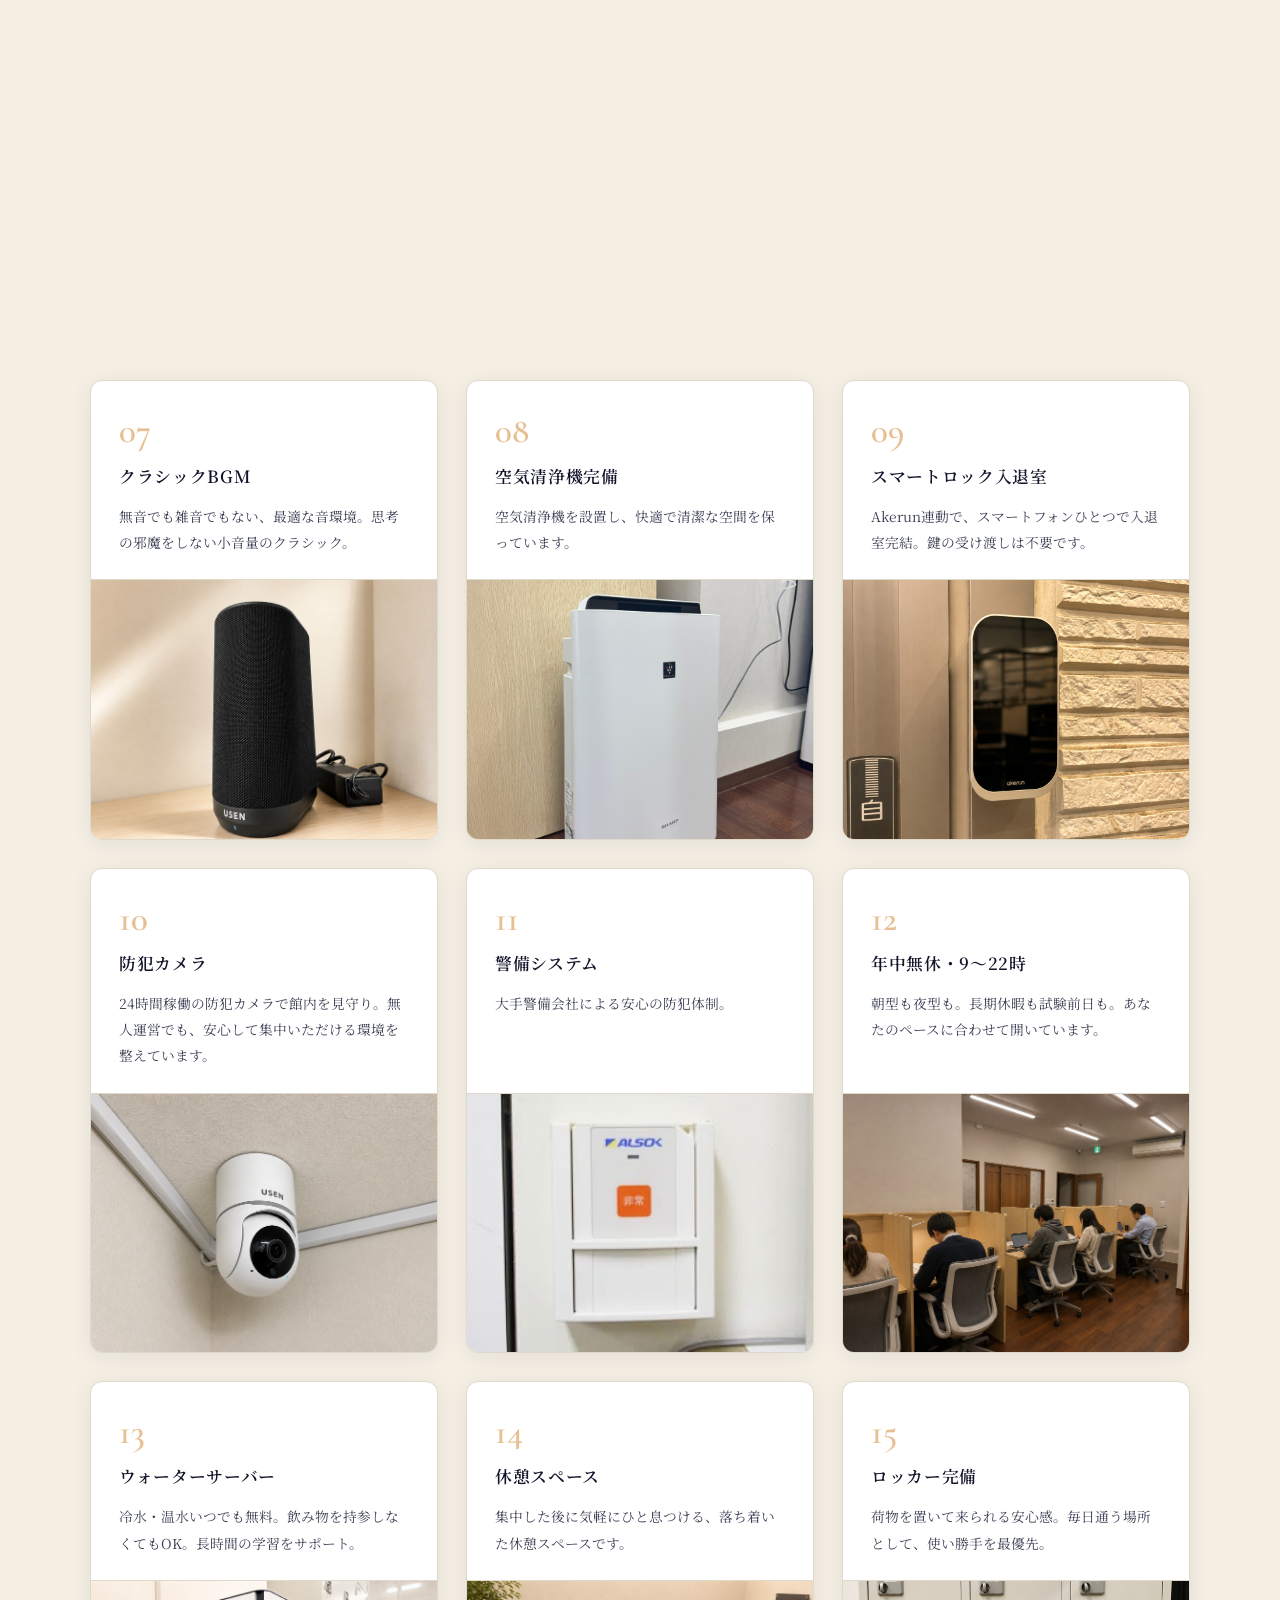
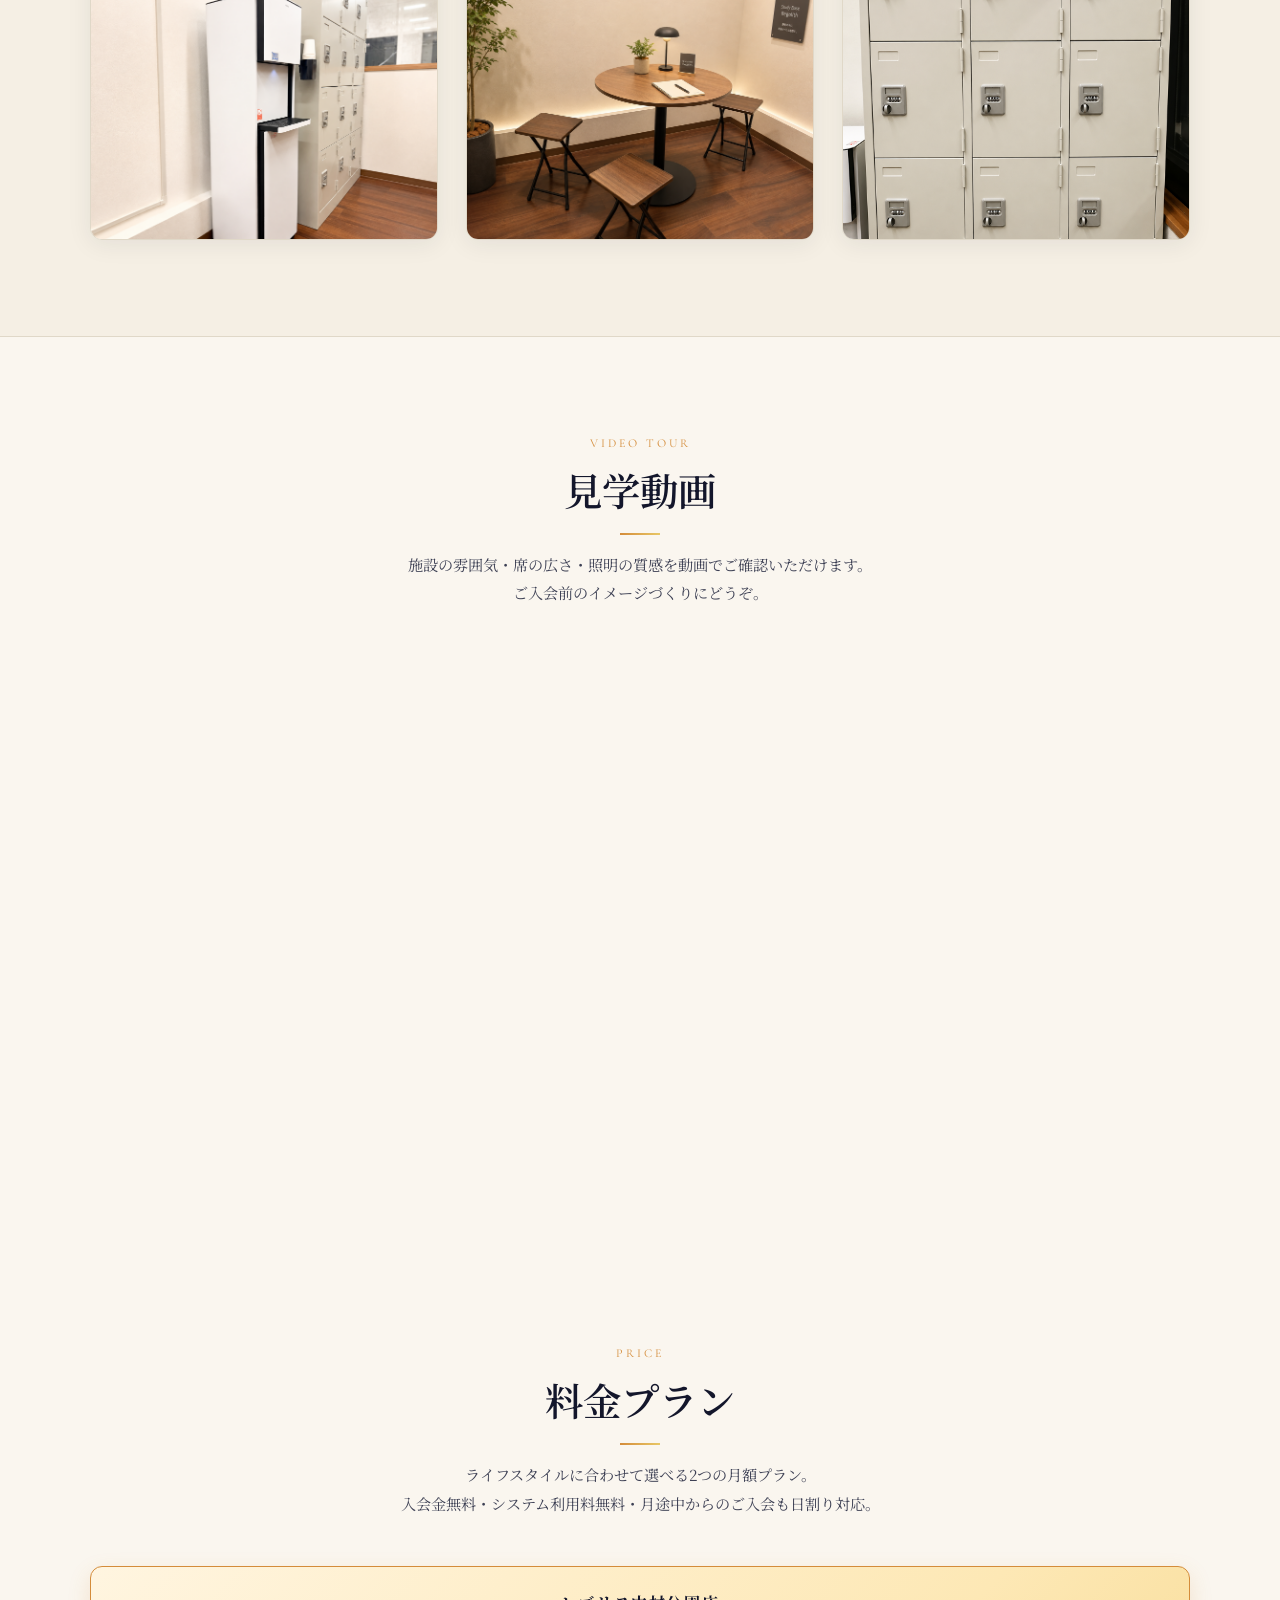
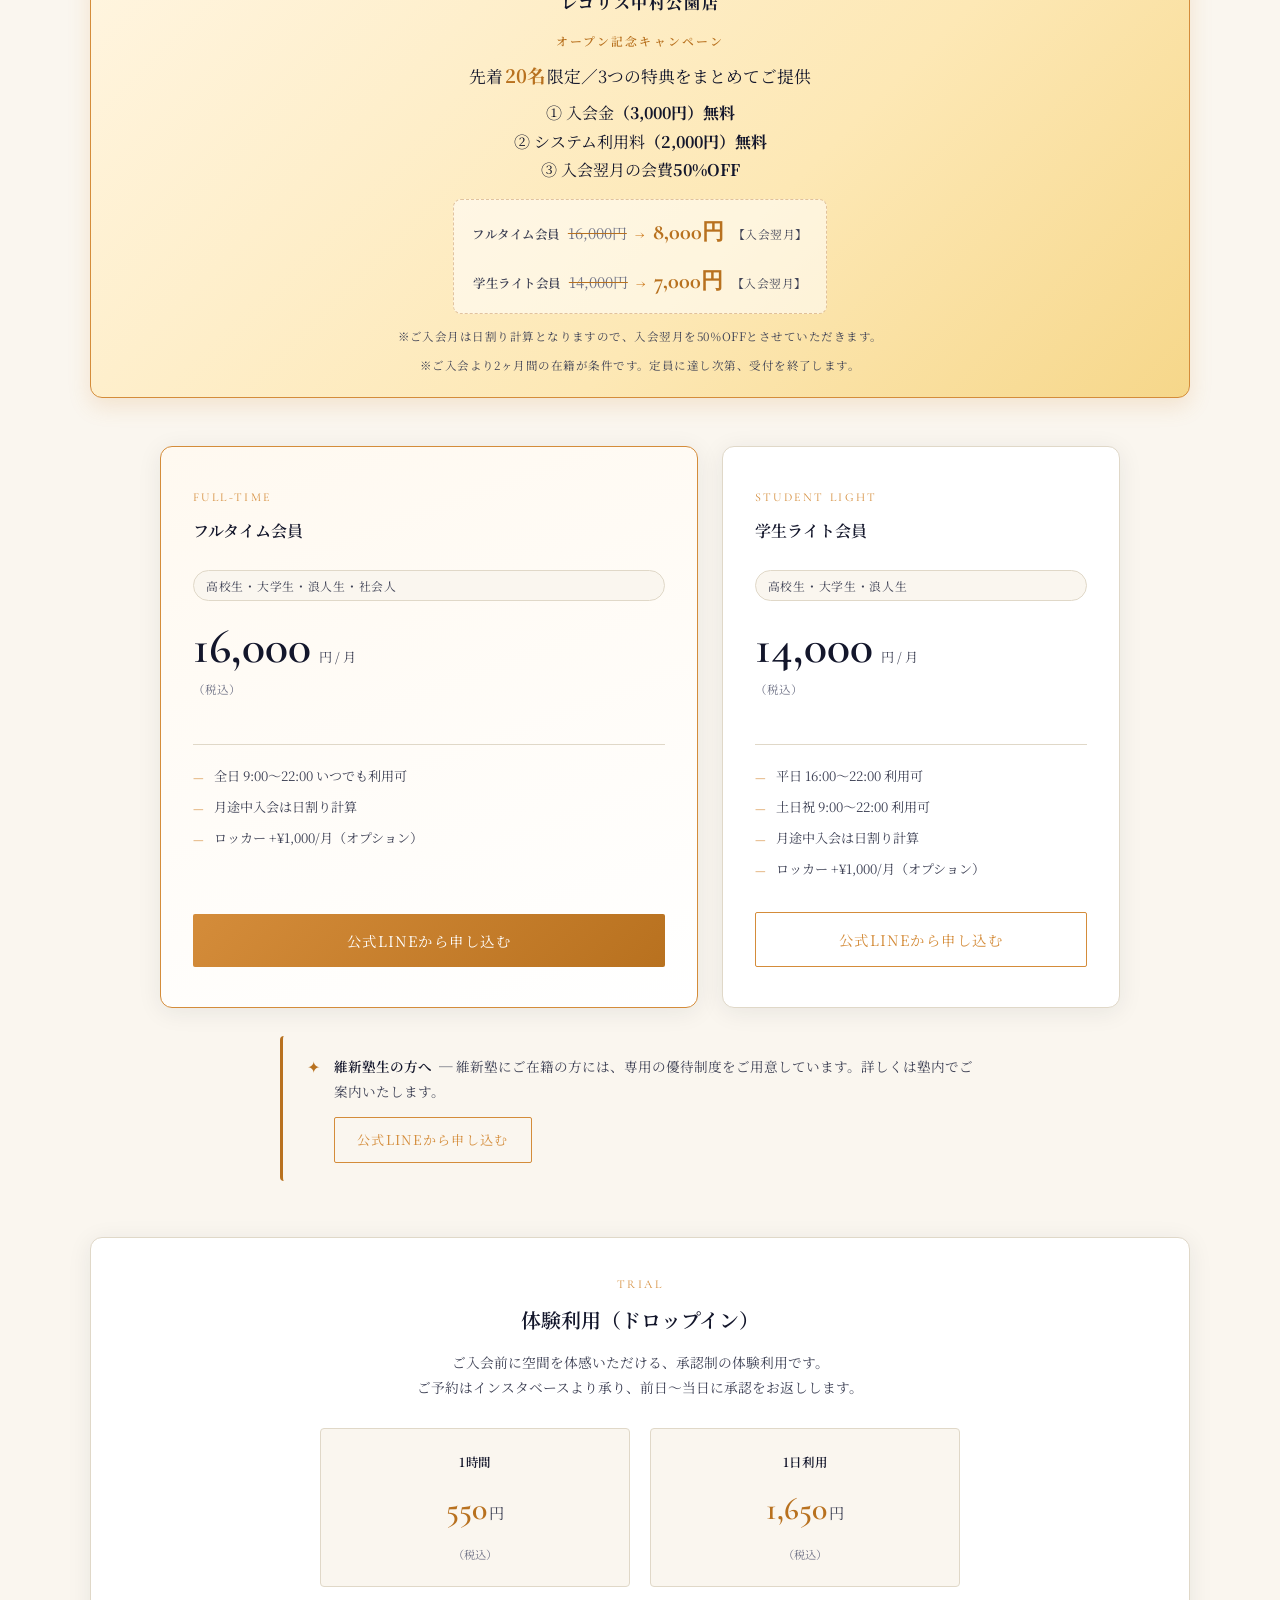
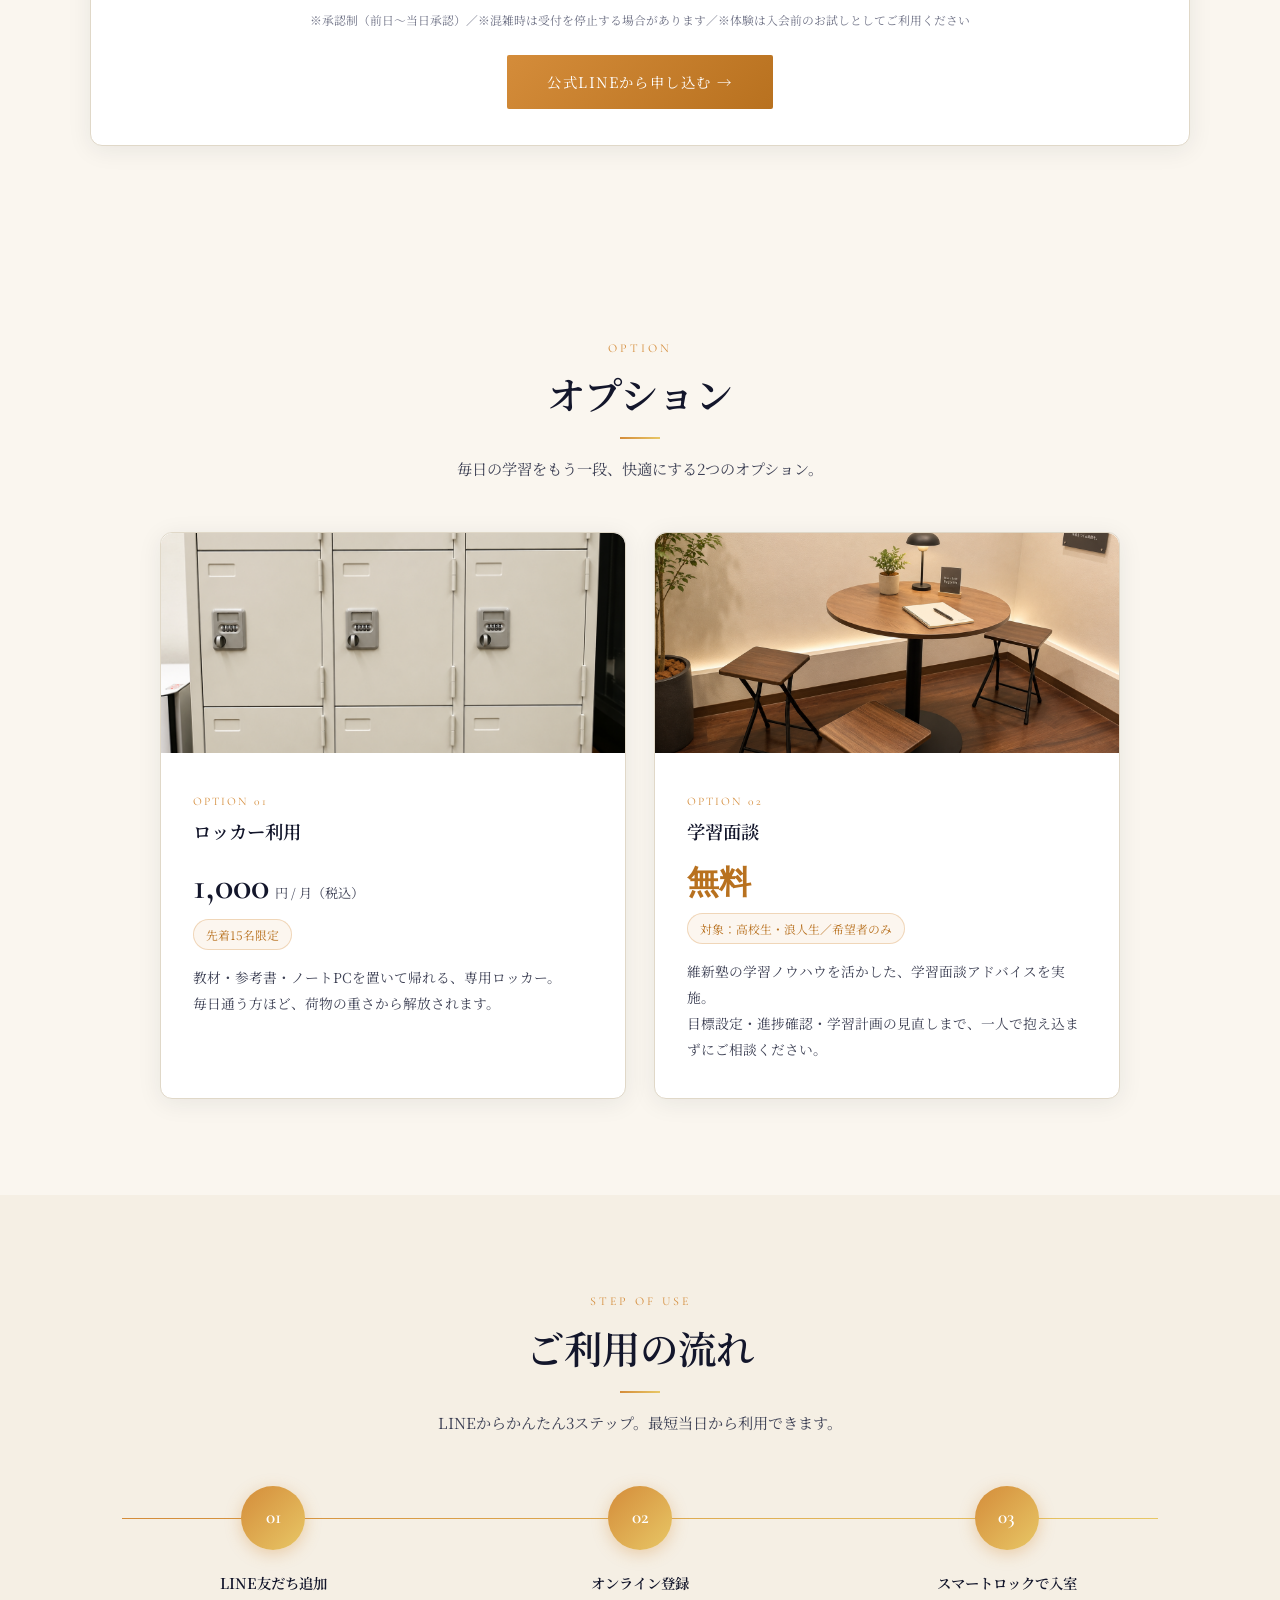
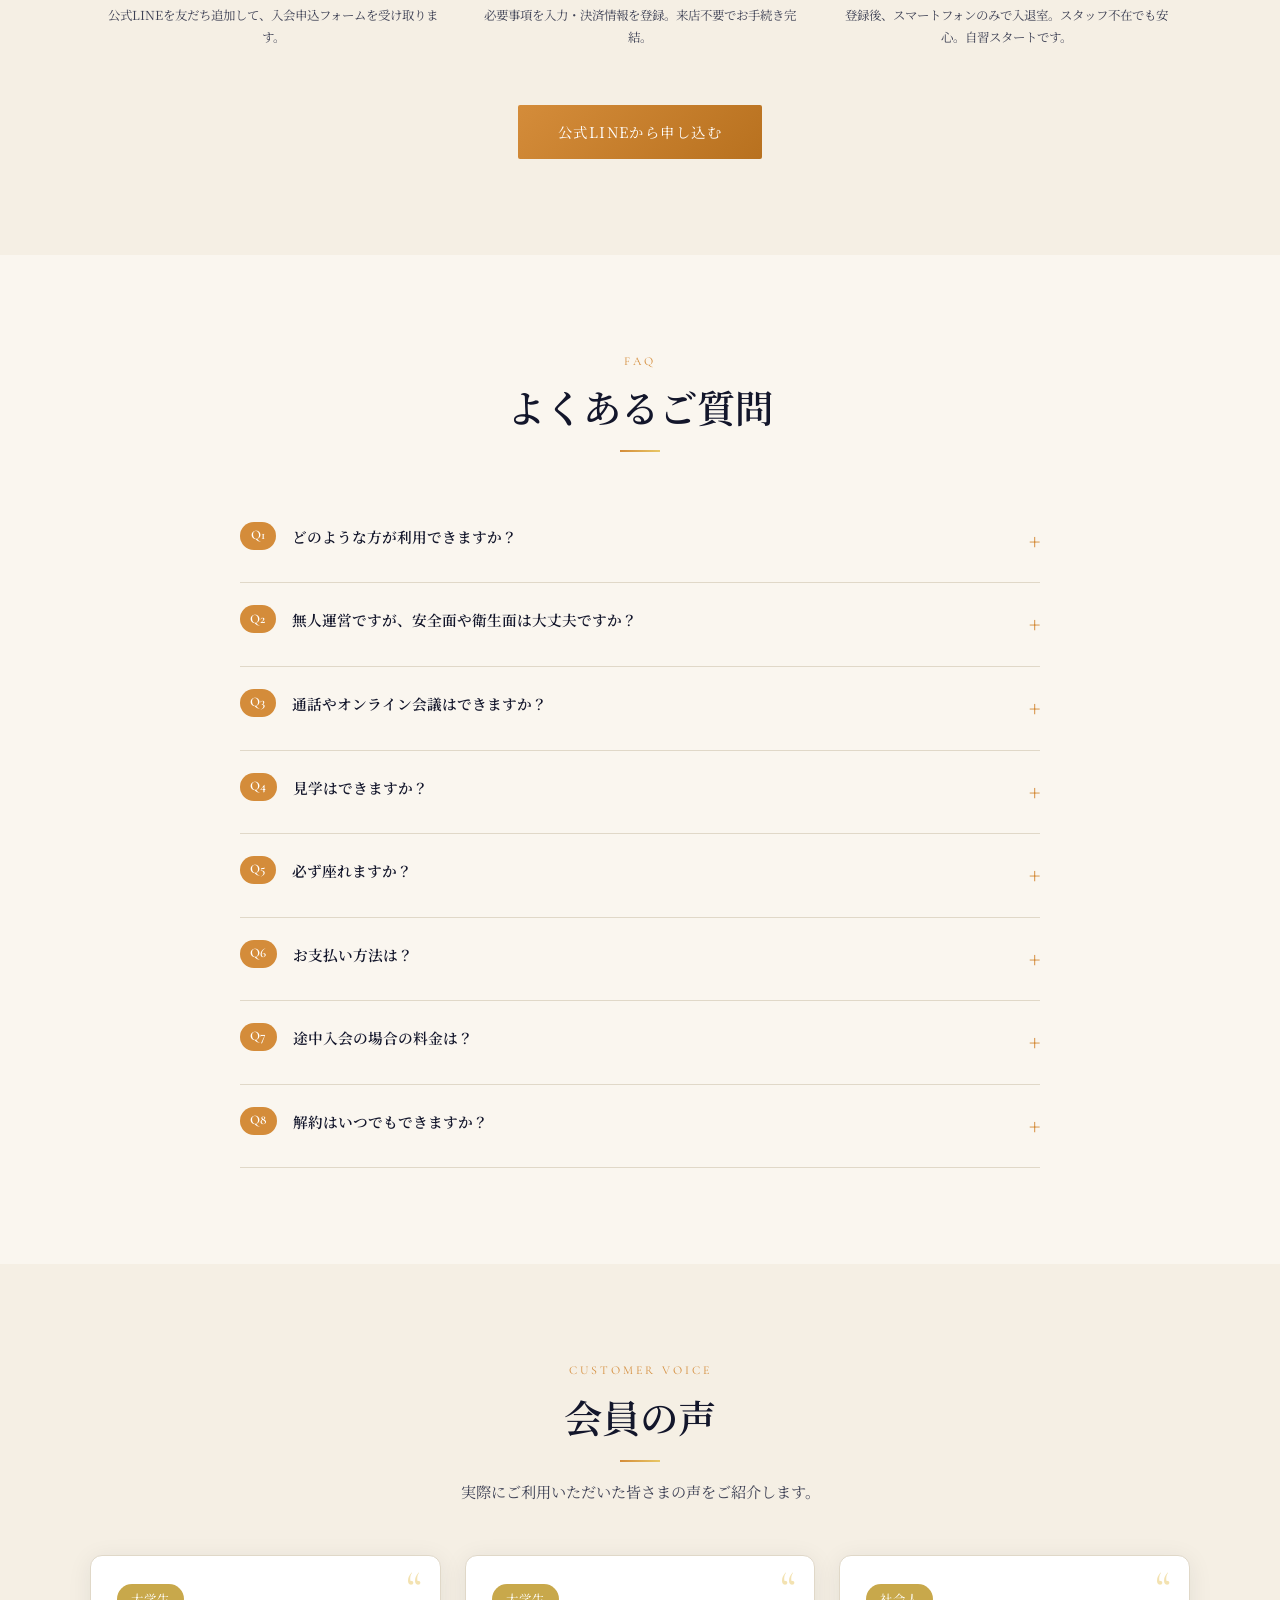
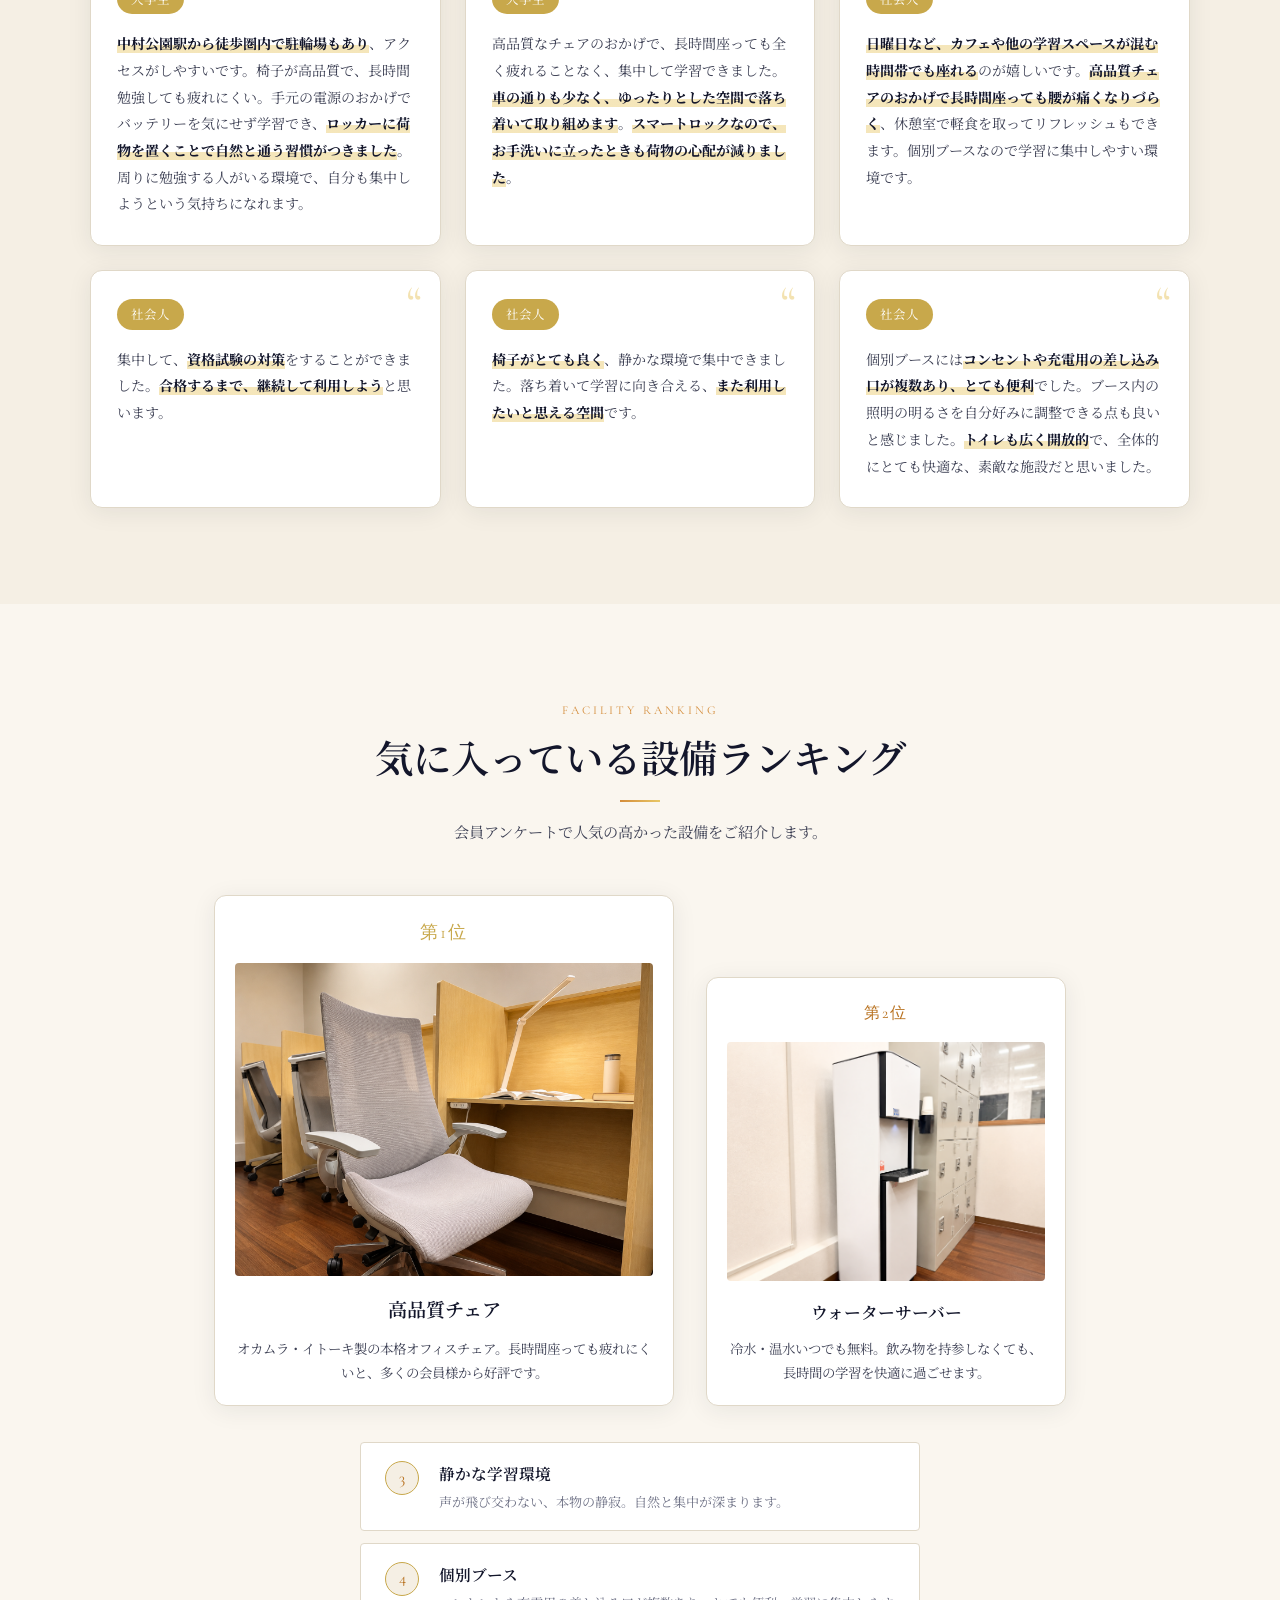
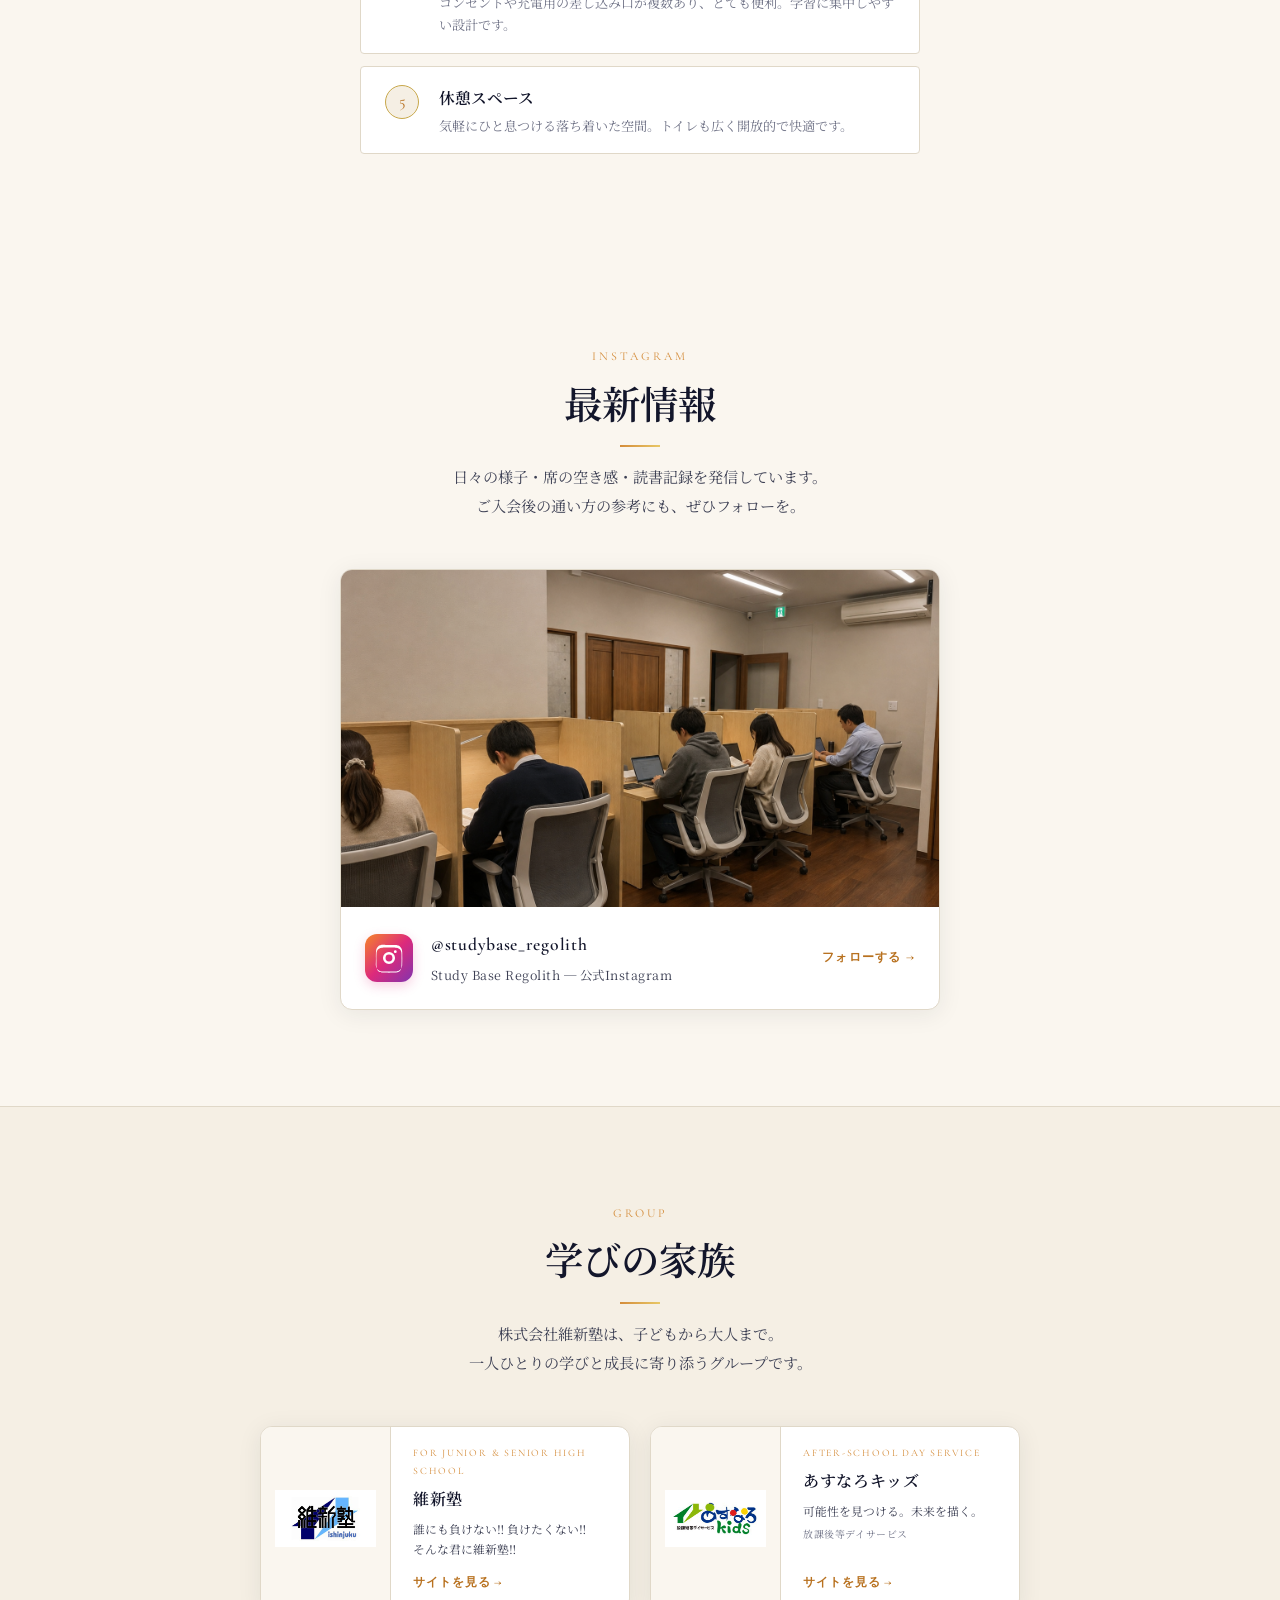
==== commit 81765966: "Update index.html" ====
--- a/index.html
+++ b/index.html
@@ -5,6 +5,7 @@
   <meta name="viewport" content="width=device-width, initial-scale=1.0">
   <meta name="description" content="Study Base Regolith（スタディベース レゴリス）は、名古屋市中村区・中村公園駅徒歩圏にある会員制自習ラウンジです。集中できる静かな空間で、受験生・社会人を応援します。">
   <meta name="robots" content="index, follow">
+  <meta name="google-site-verification" content="DoFC48VR3YnFLXPsKlM9FVtNvSmbCHkudW1r9yeyVOM" />
   <link rel="canonical" href="https://studybase-regolith.com/">
   <title>Study Base Regolith | 会員制自習ラウンジ 名古屋・中村公園</title>
 
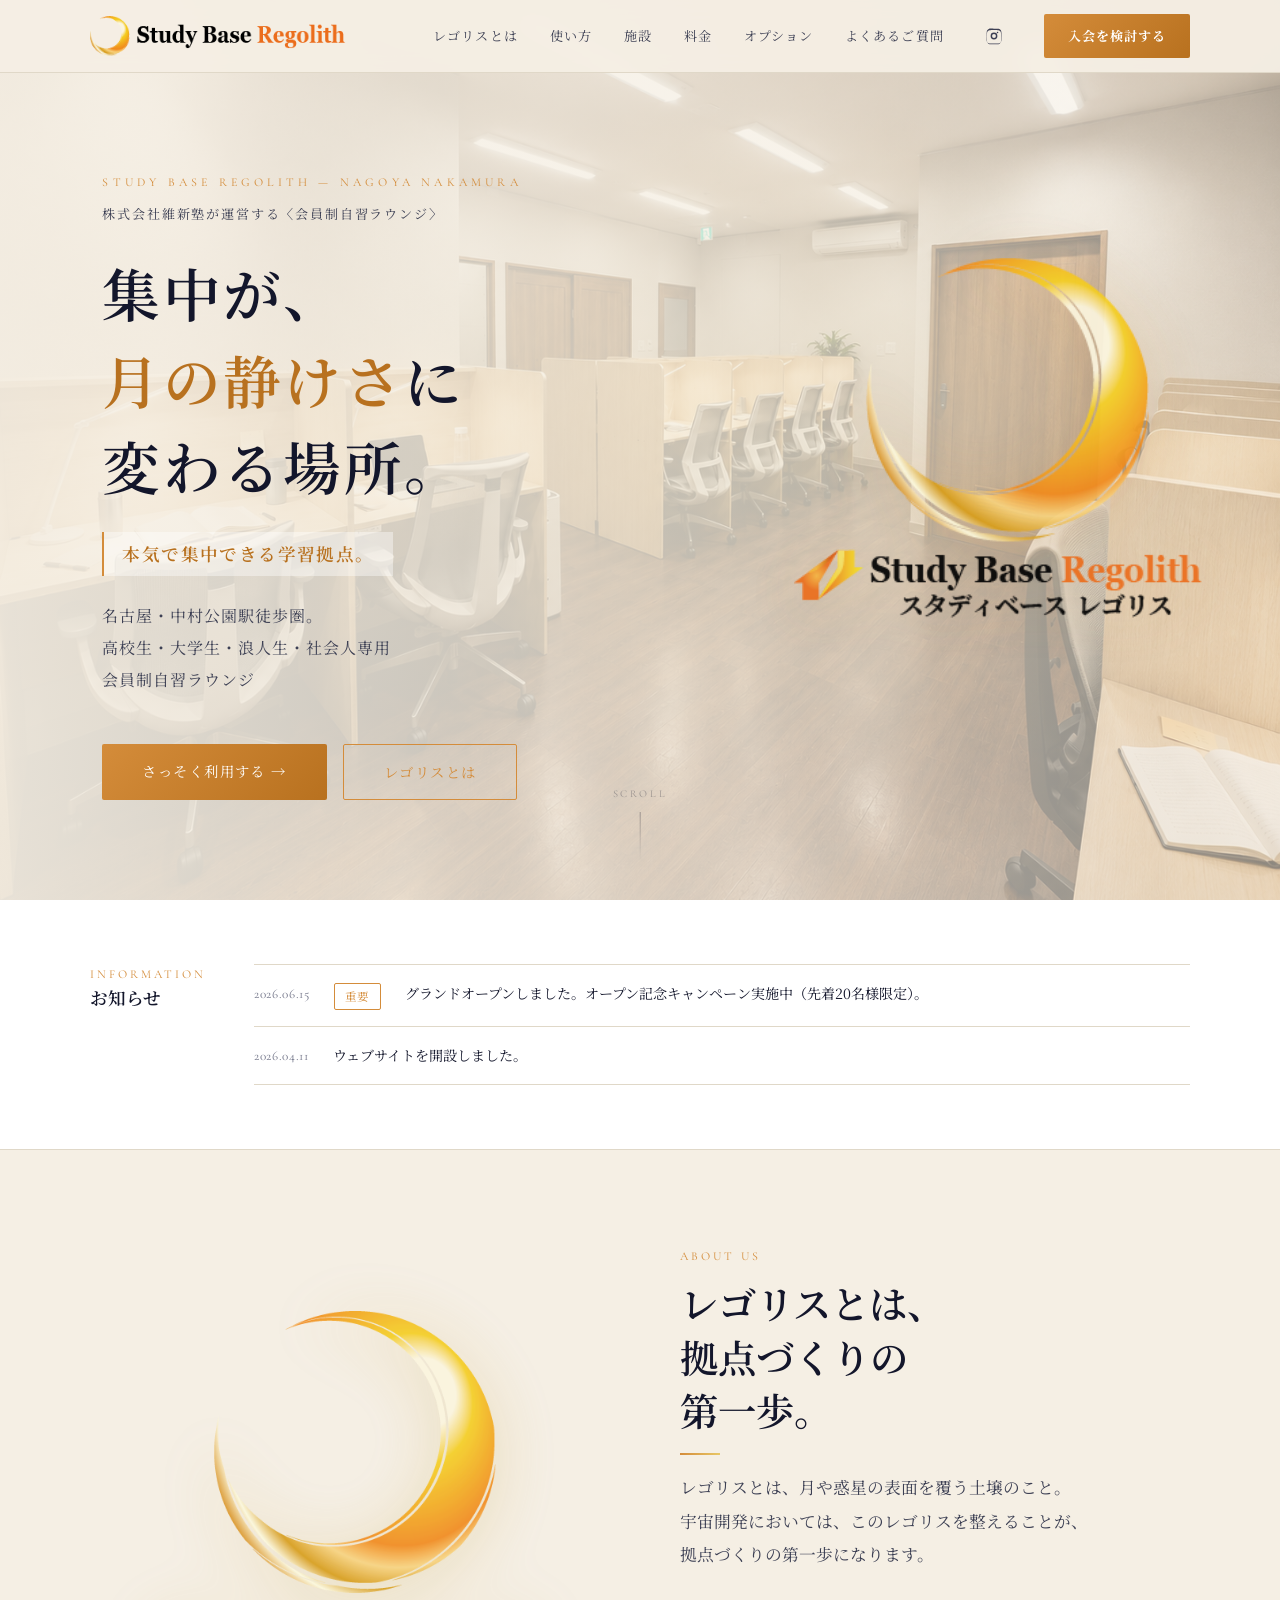
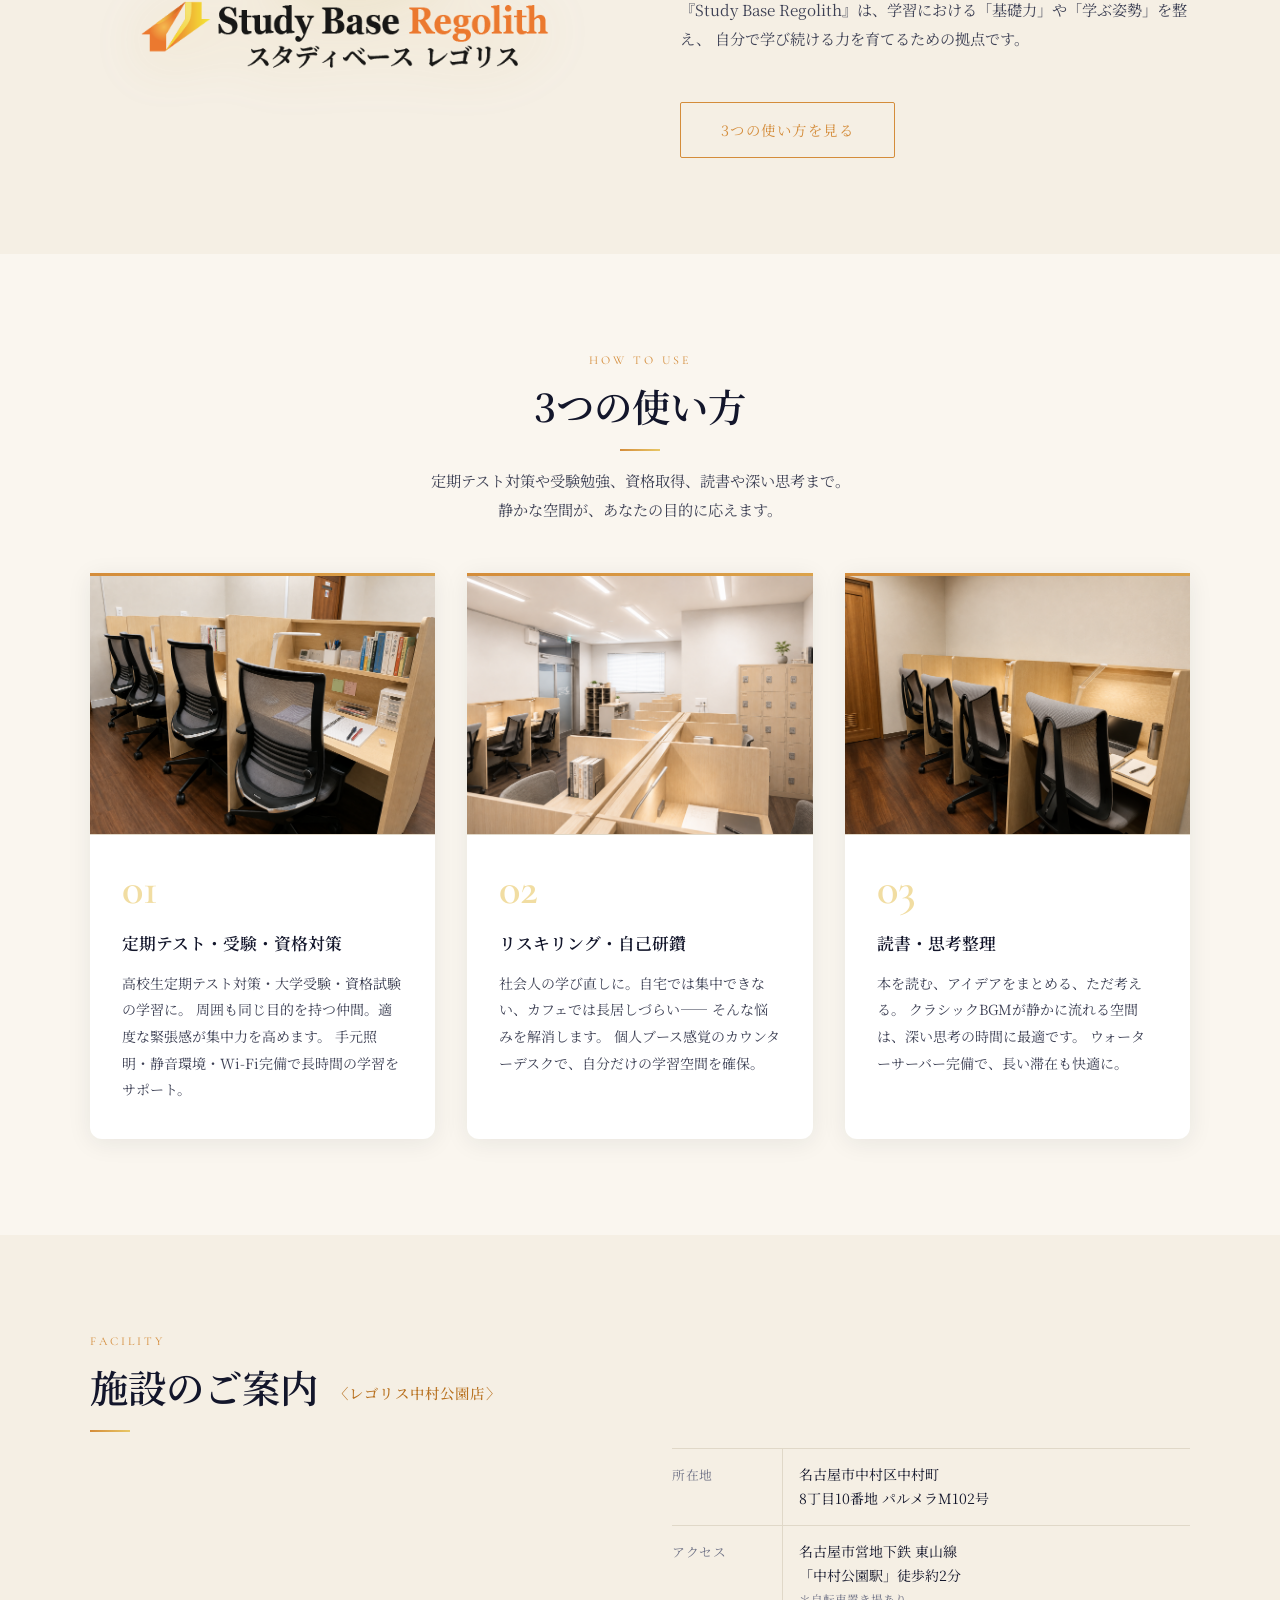
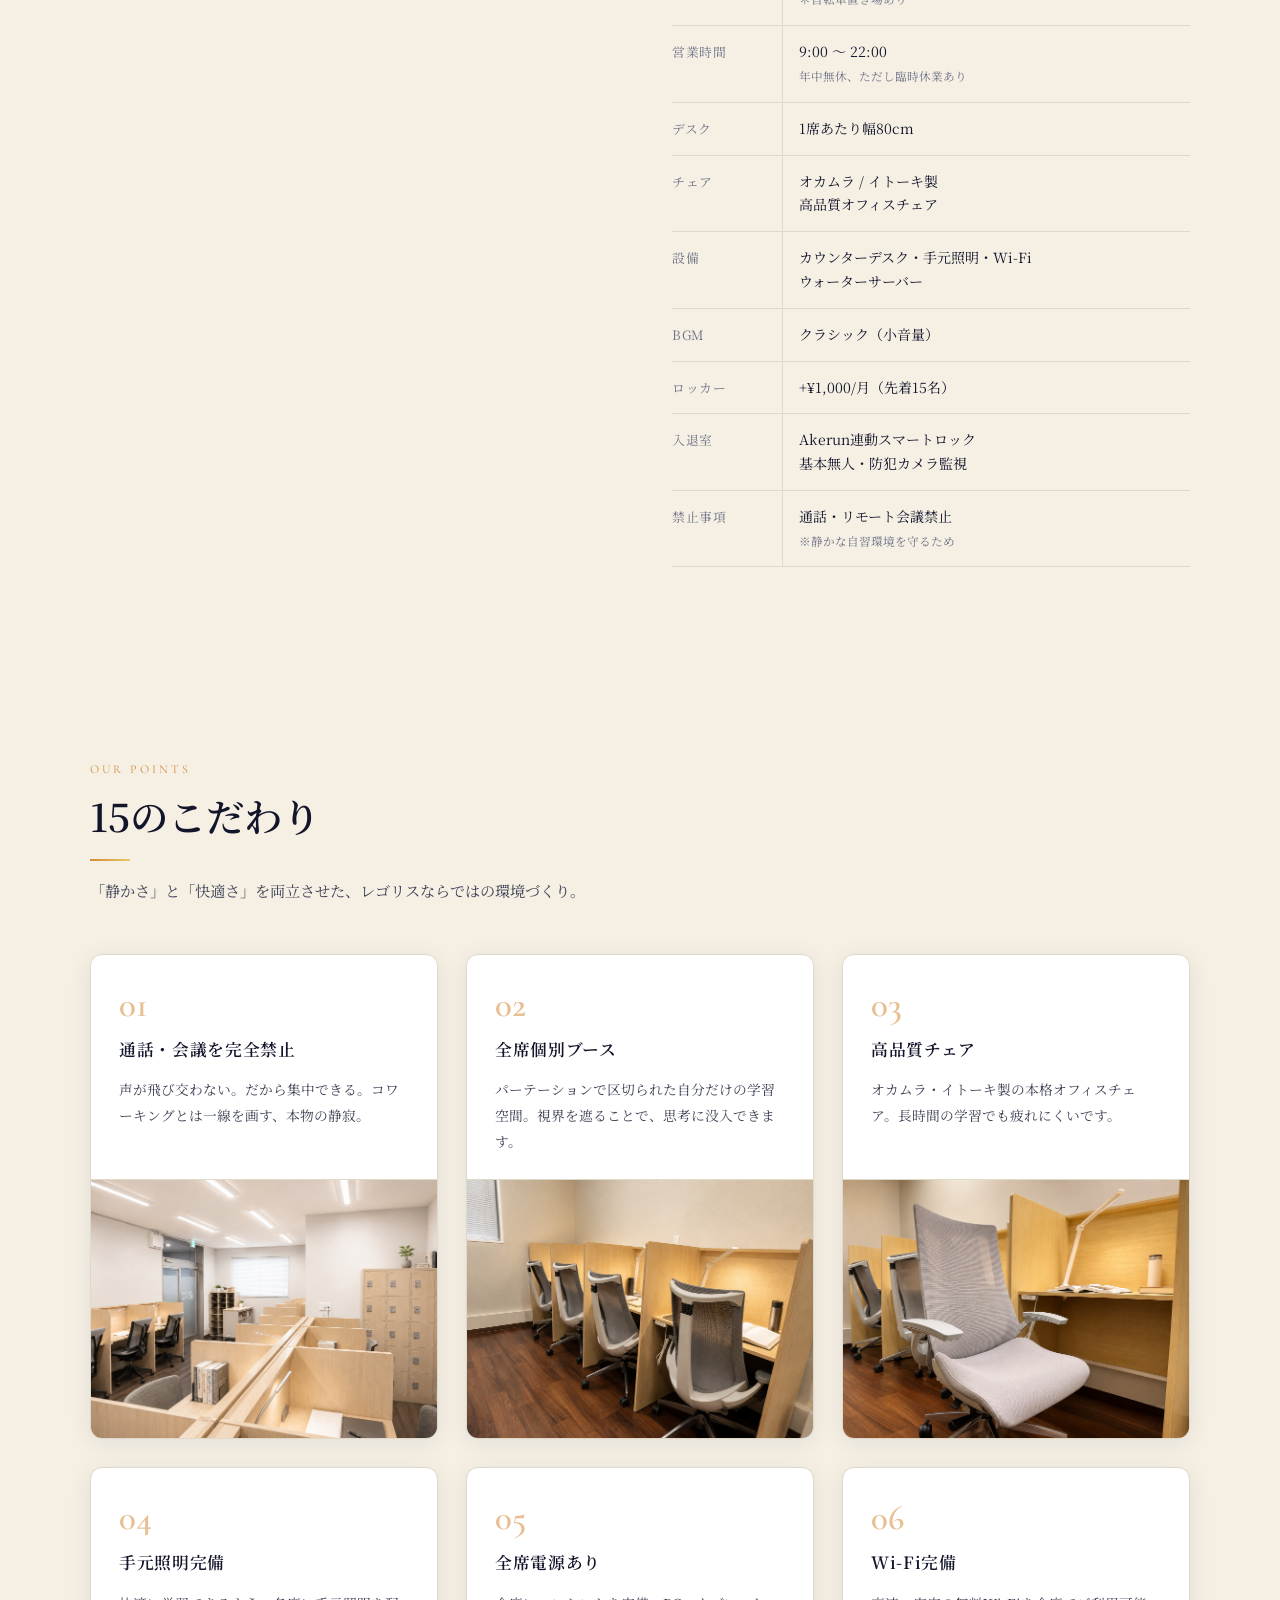
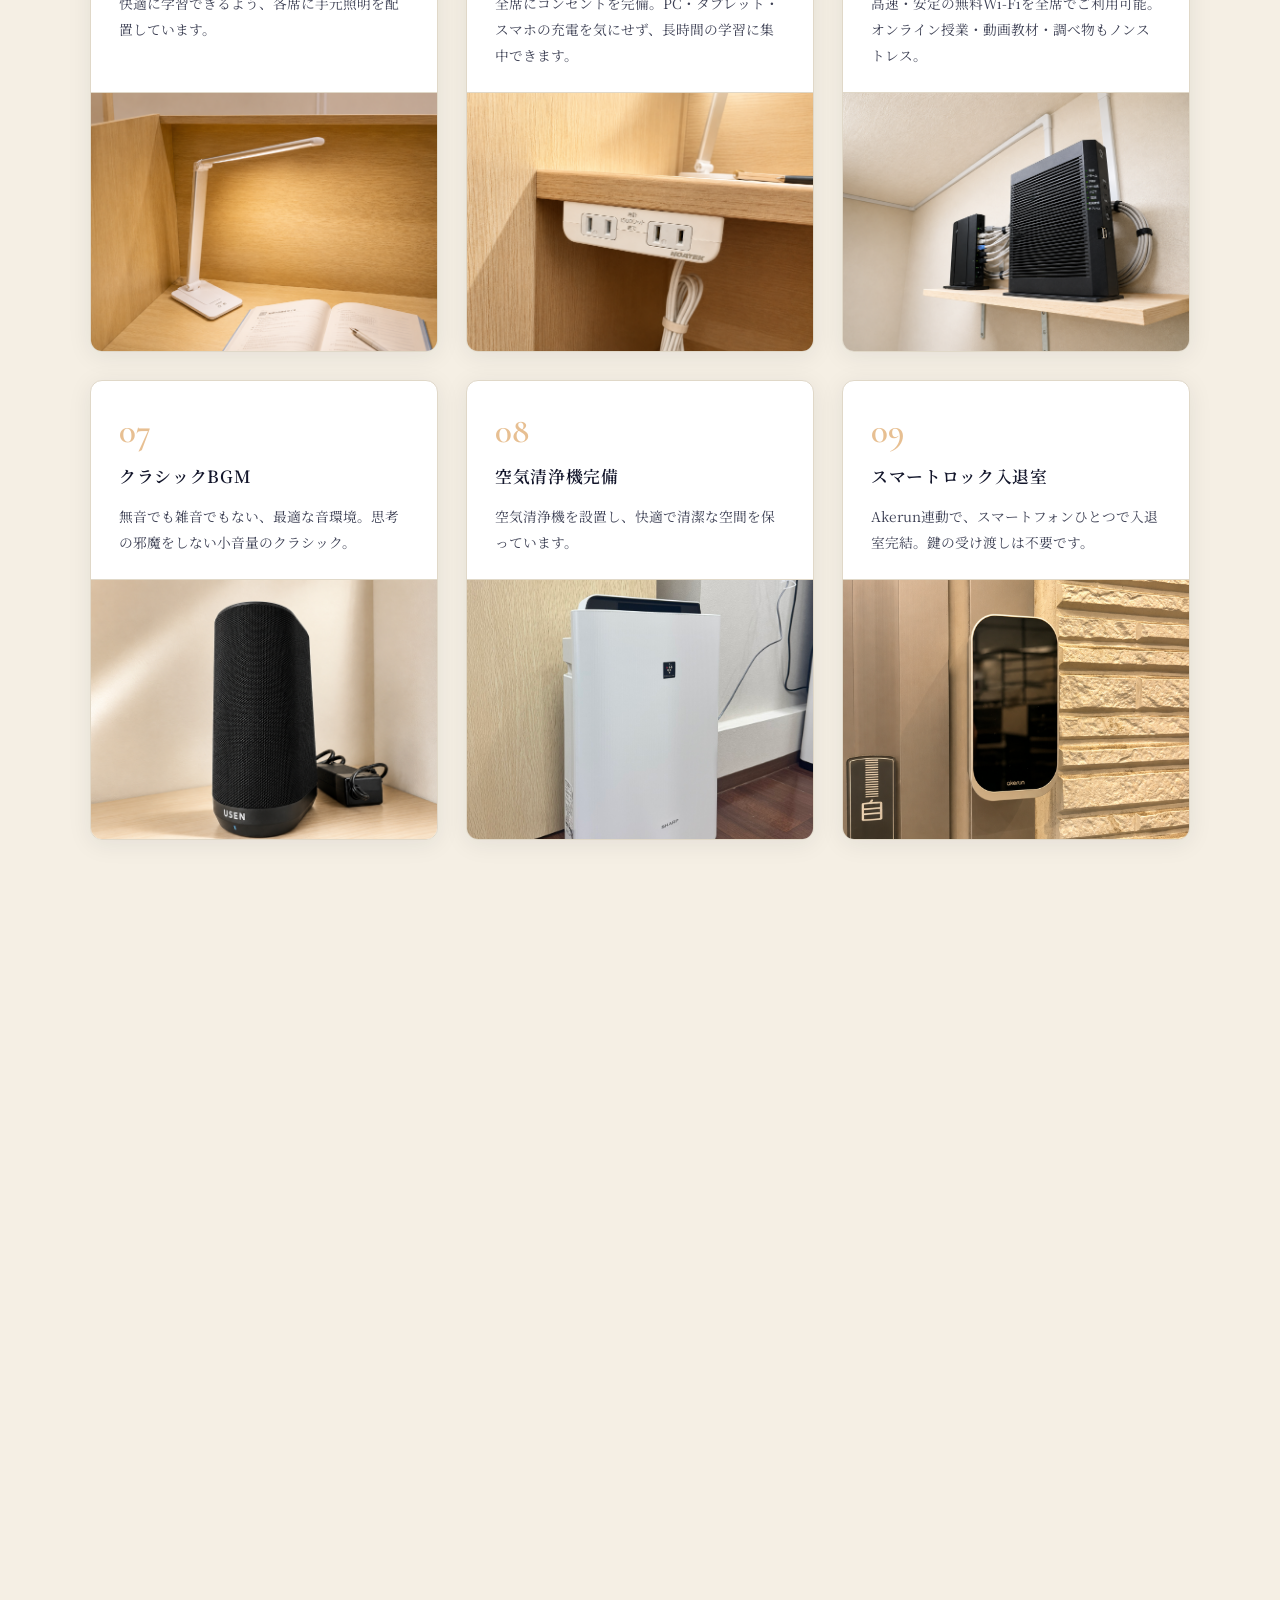
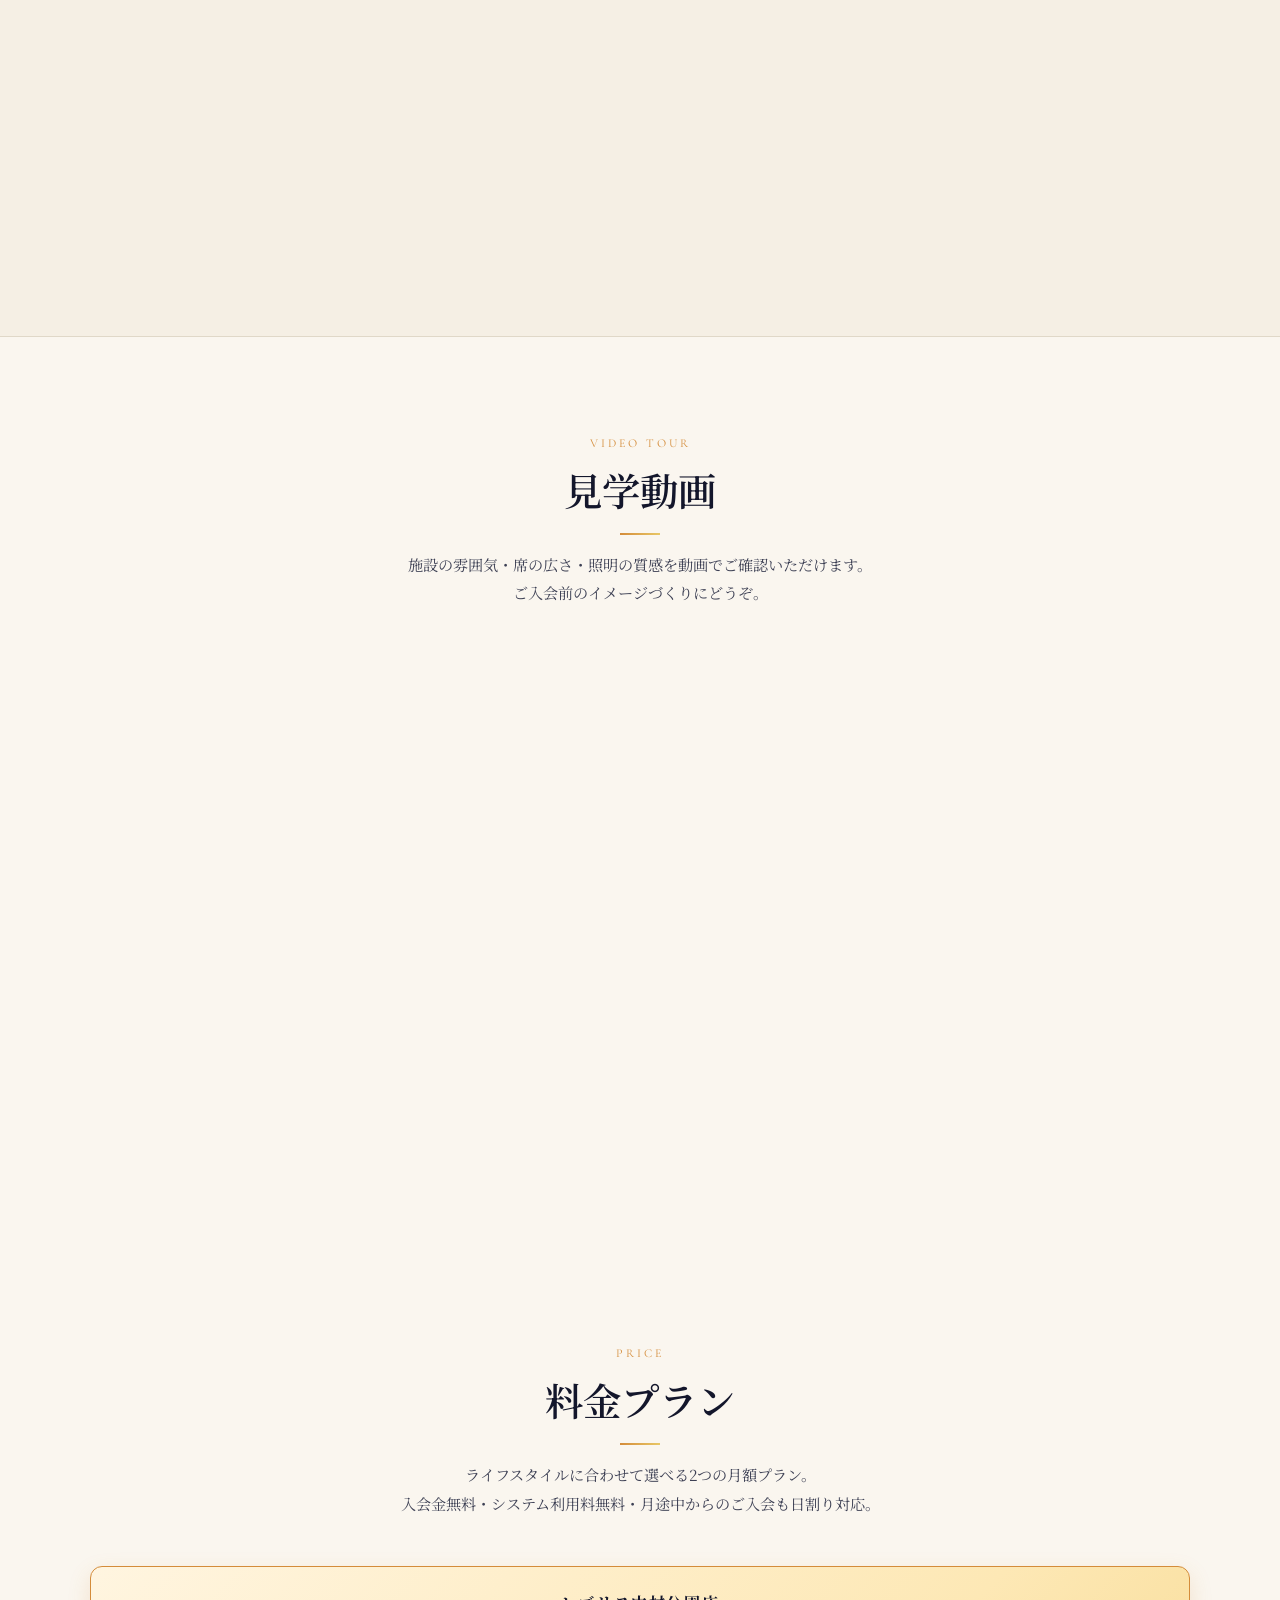
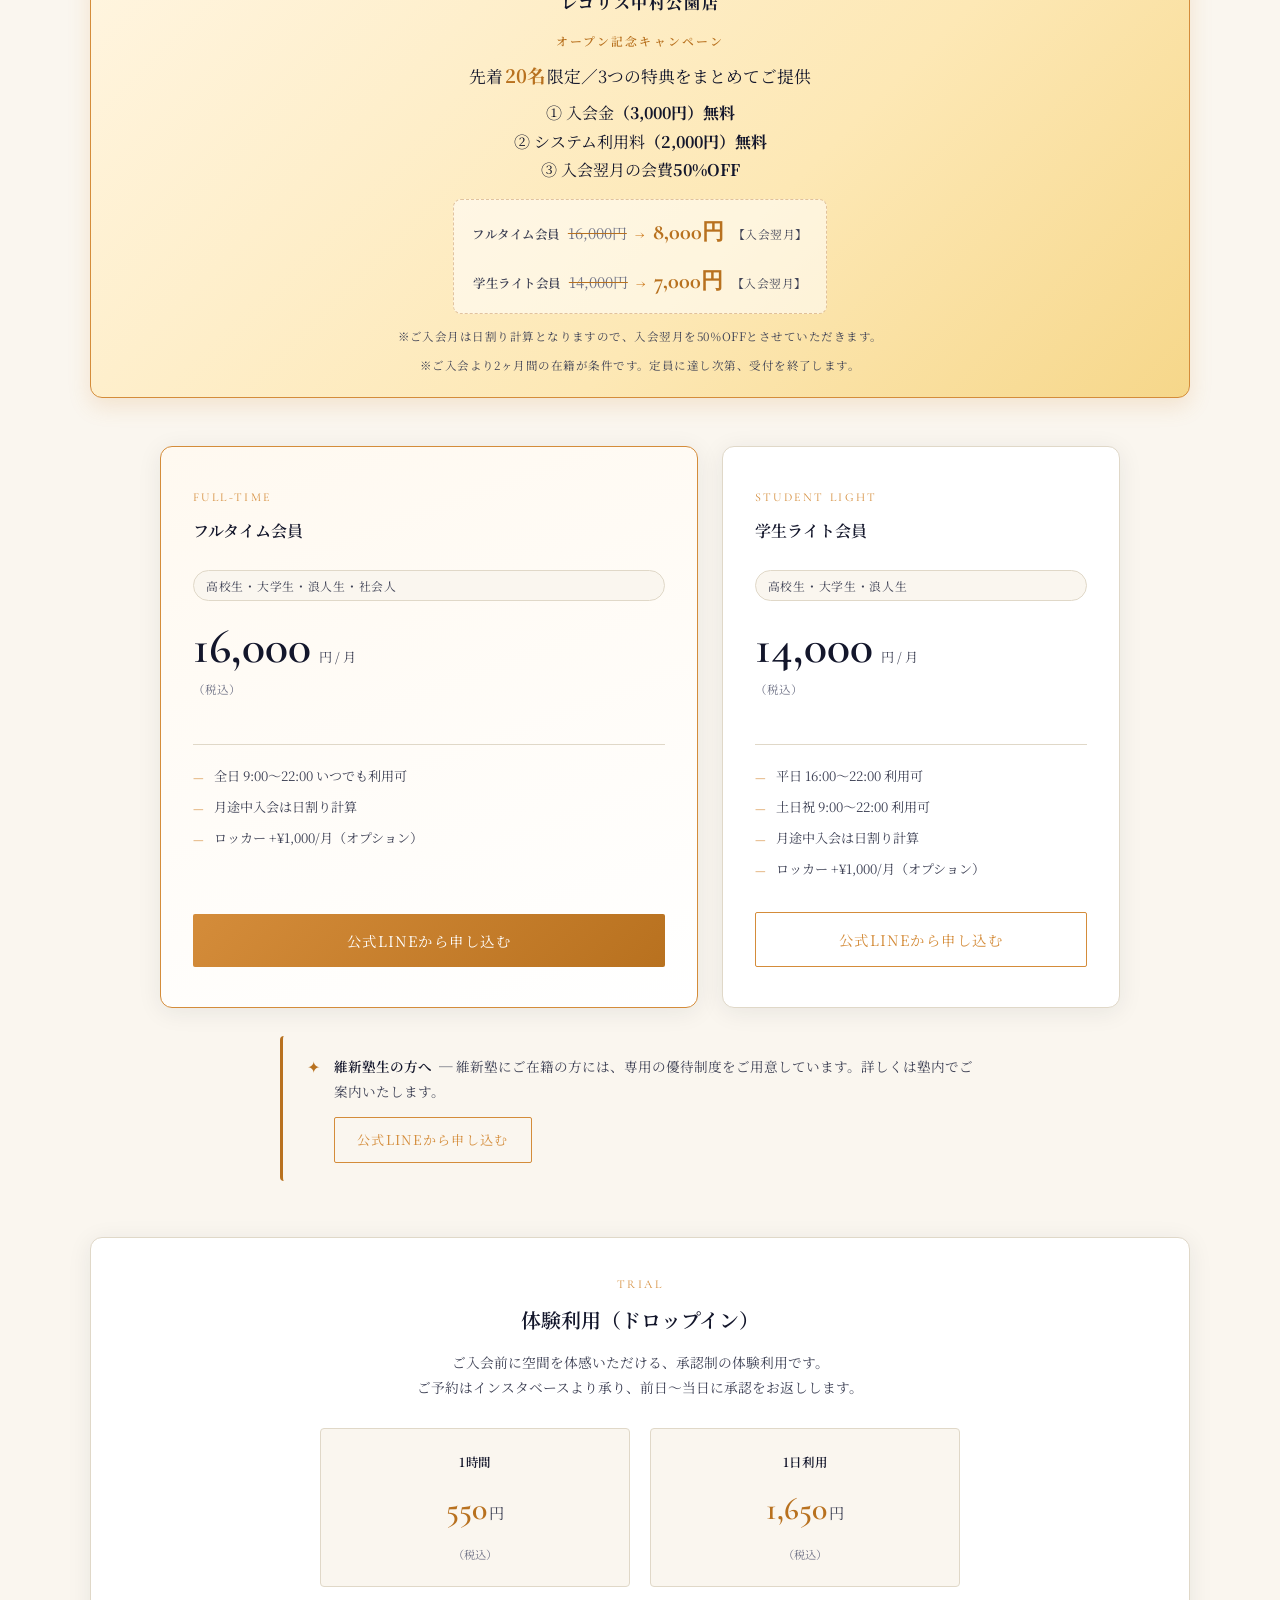
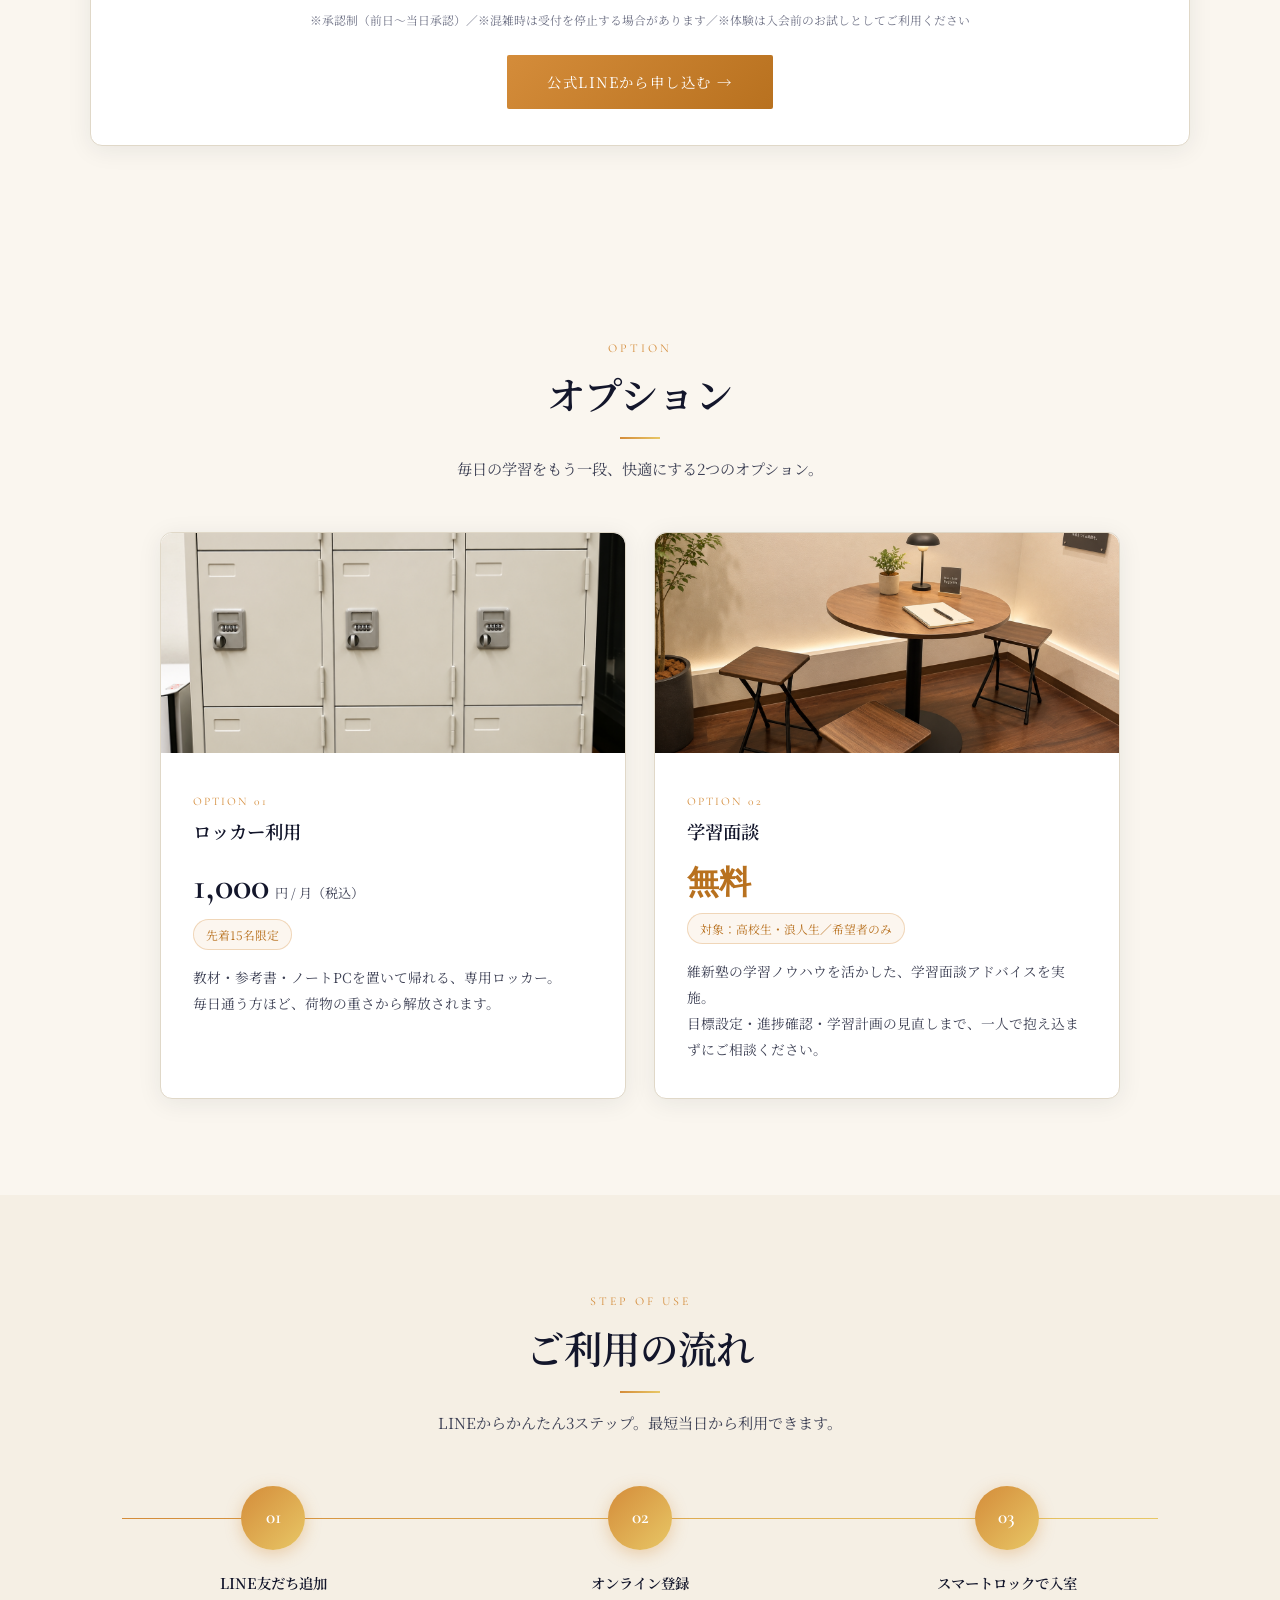
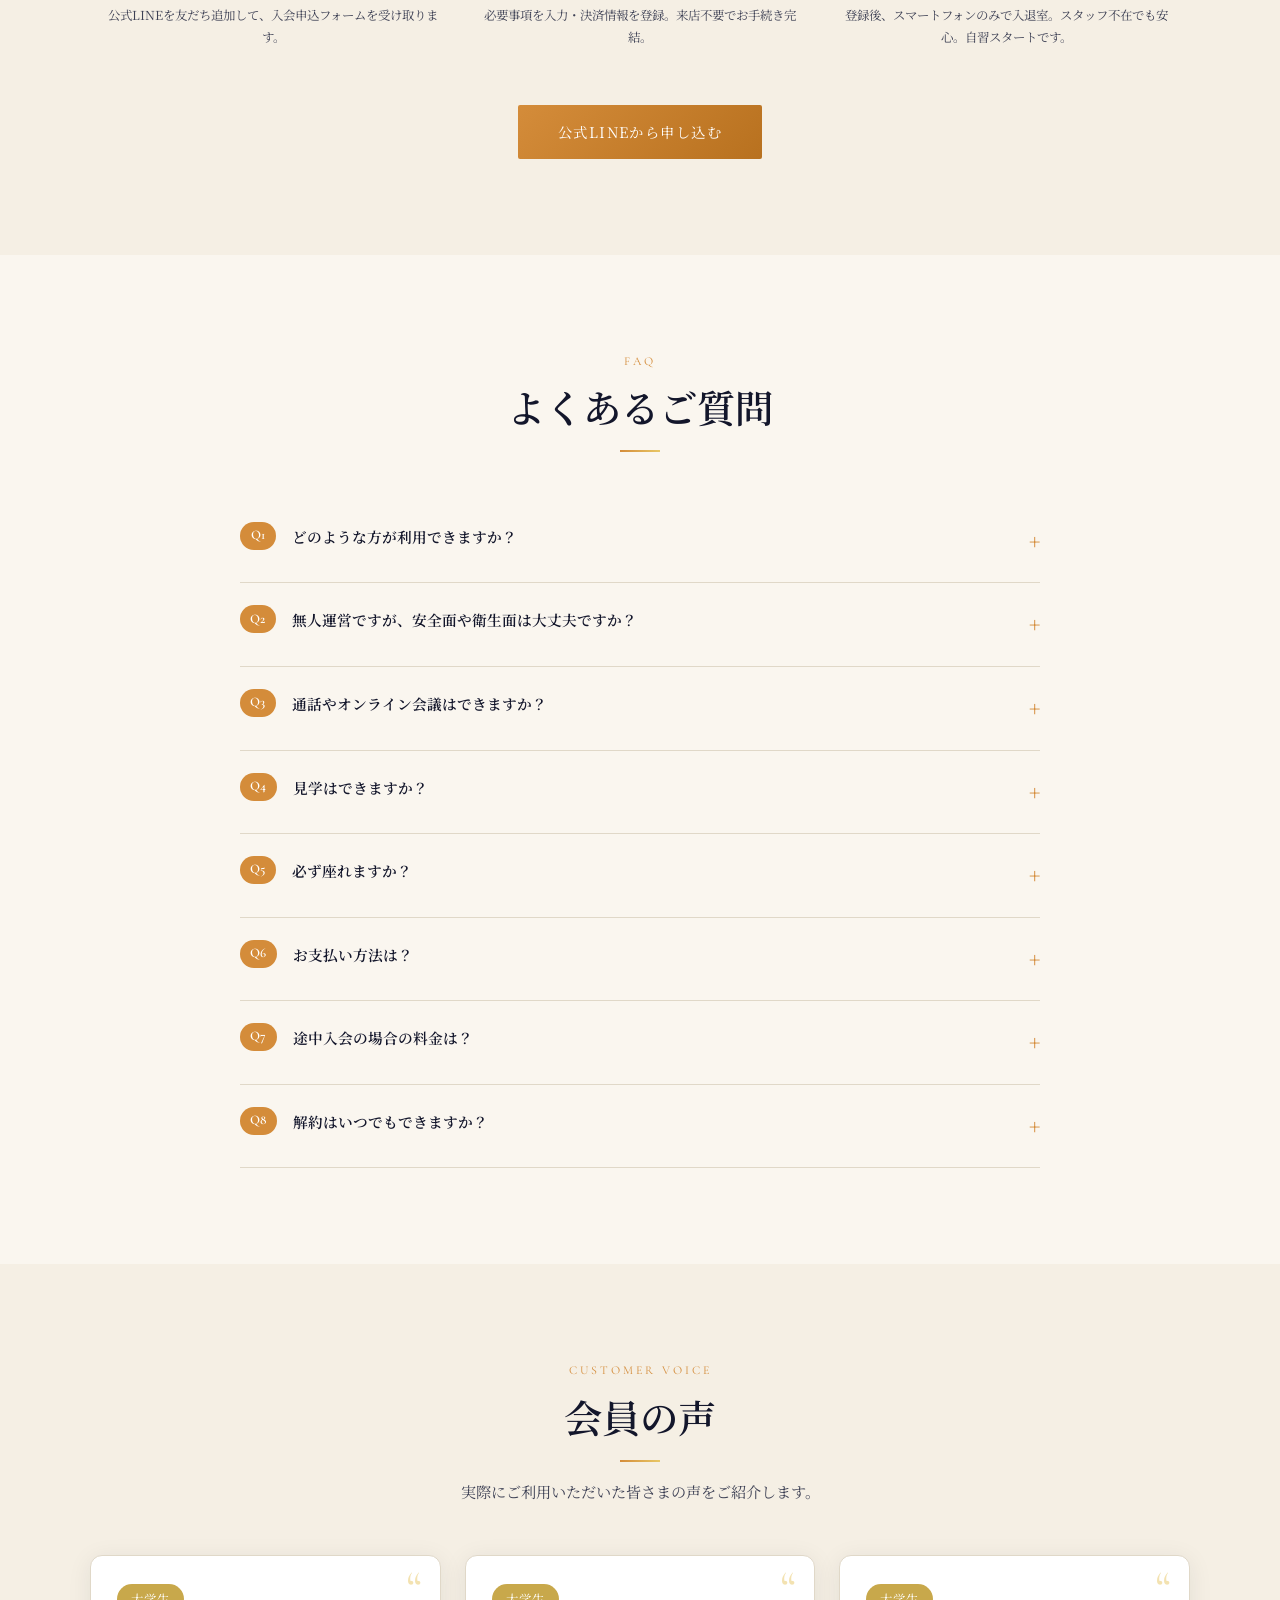
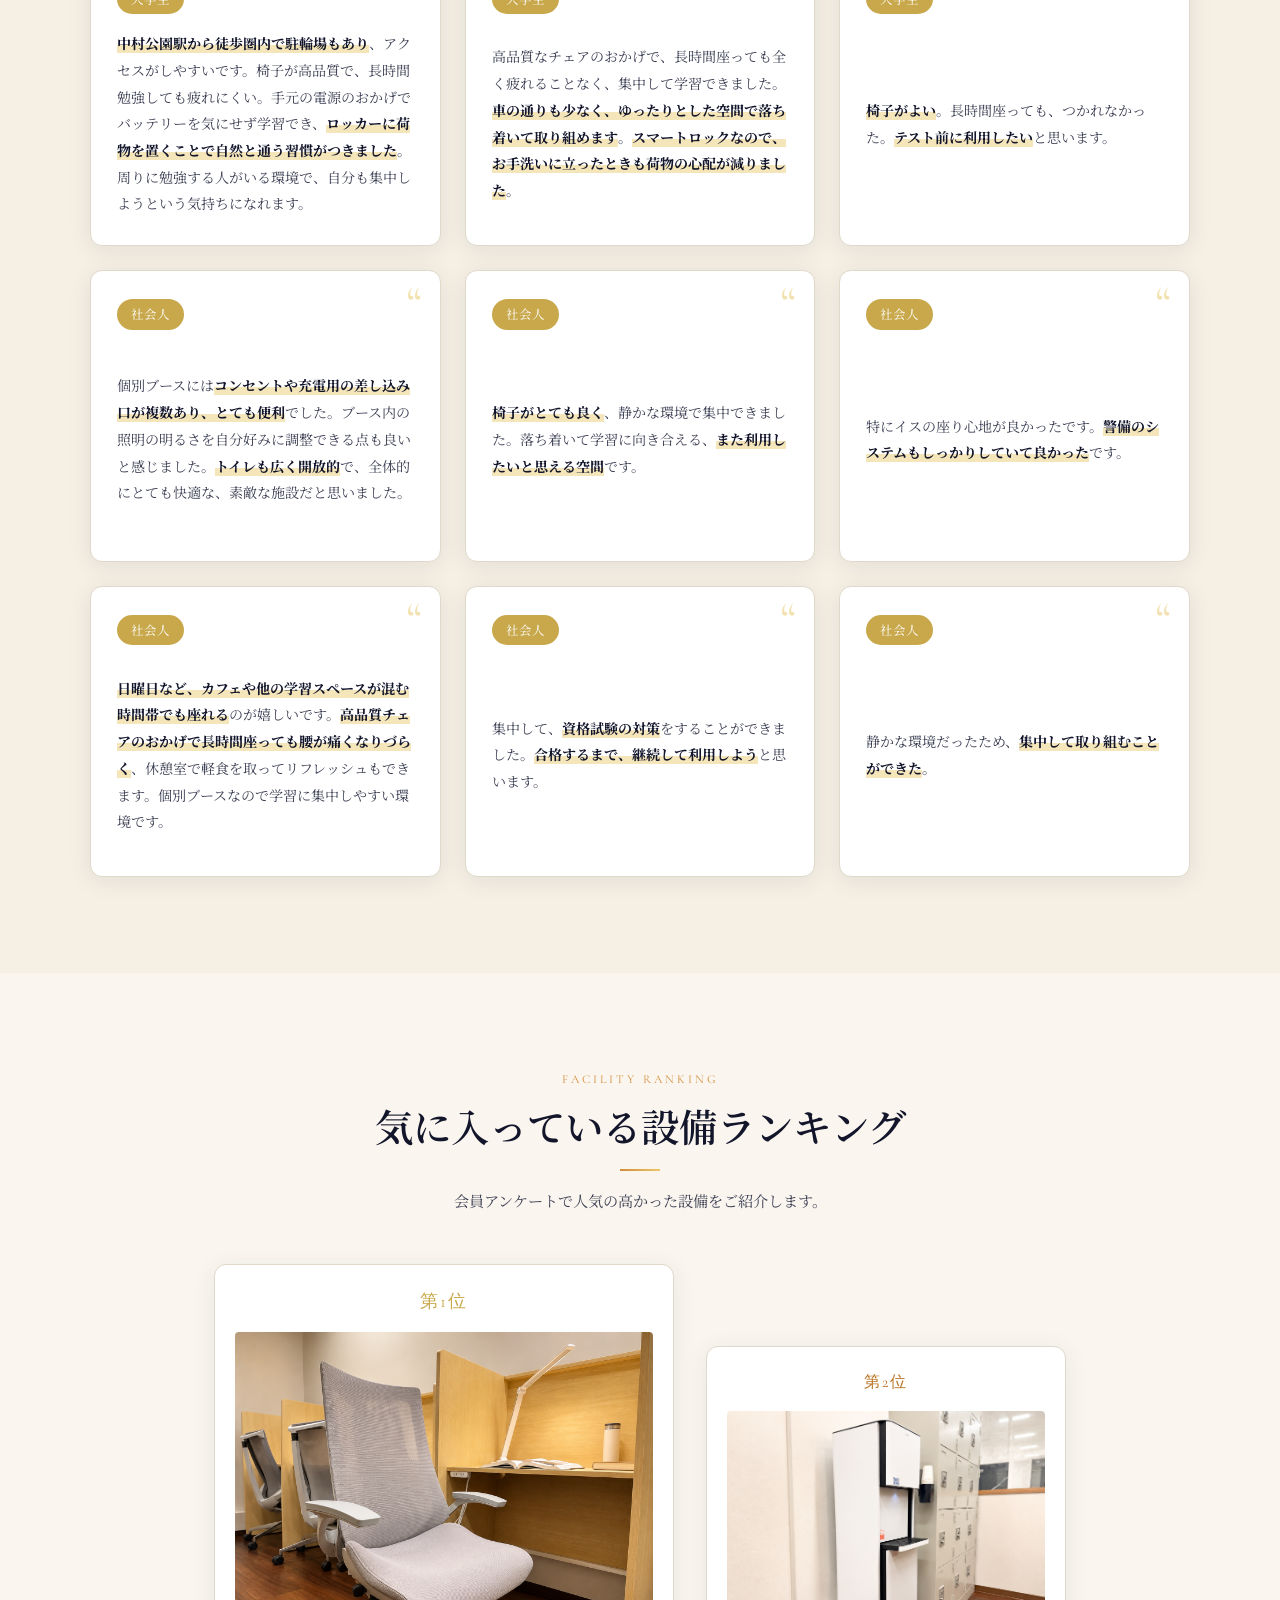
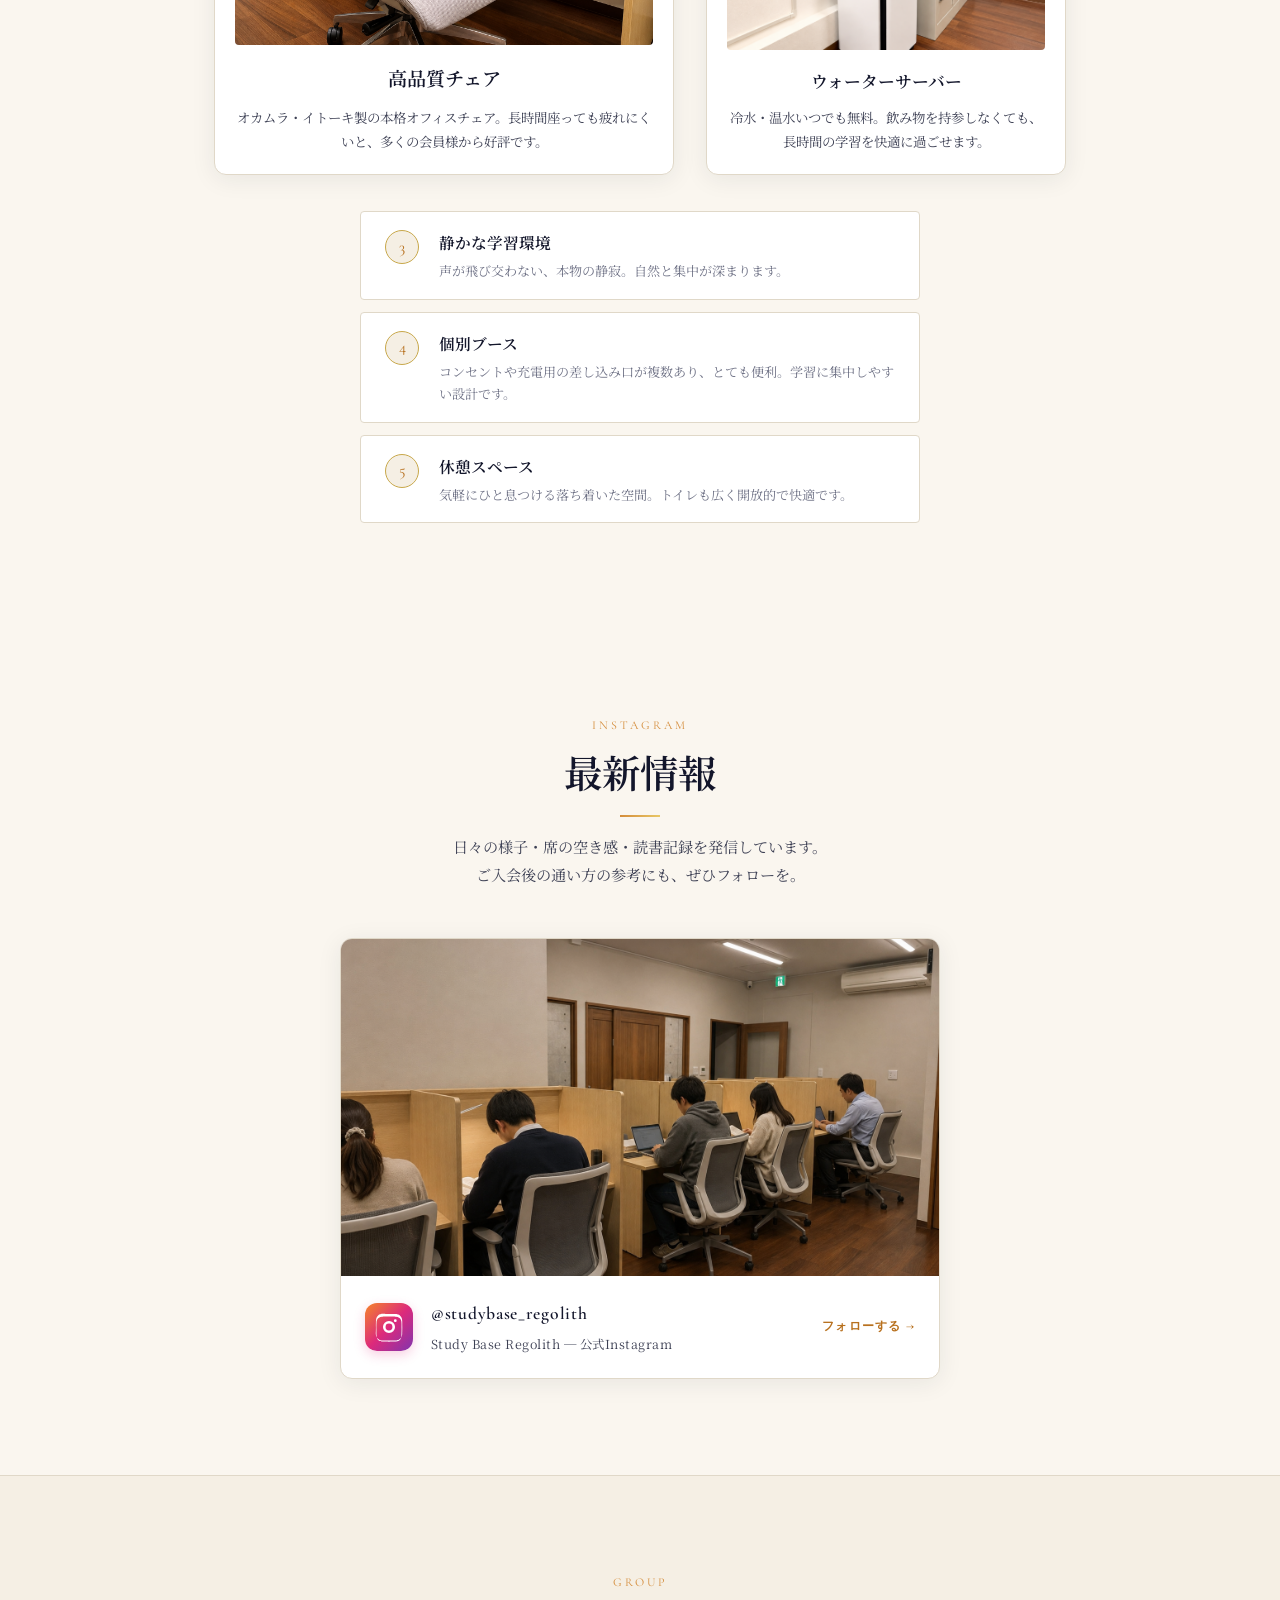
==== commit 32c0d071: "会員の声を9件に増やし3×3等高レイアウトに調整" ====
--- a/index.html
+++ b/index.html
@@ -903,13 +903,44 @@
 
         <div class="voice-card fade-in">
           <div class="voice-card-head">
+            <span class="voice-badge">大学生</span>
+          </div>
+          <p class="voice-text"><strong>椅子がよい</strong>。長時間座っても、つかれなかった。<strong>テスト前に利用したい</strong>と思います。</p>
+        </div>
+
+      </div>
+      <div class="voice-row">
+
+        <div class="voice-card fade-in">
+          <div class="voice-card-head">
+            <span class="voice-badge">社会人</span>
+          </div>
+          <p class="voice-text">個別ブースには<strong>コンセントや充電用の差し込み口が複数あり、とても便利</strong>でした。ブース内の照明の明るさを自分好みに調整できる点も良いと感じました。<strong>トイレも広く開放的</strong>で、全体的にとても快適な、素敵な施設だと思いました。</p>
+        </div>
+
+        <div class="voice-card fade-in">
+          <div class="voice-card-head">
+            <span class="voice-badge">社会人</span>
+          </div>
+          <p class="voice-text"><strong>椅子がとても良く</strong>、静かな環境で集中できました。落ち着いて学習に向き合える、<strong>また利用したいと思える空間</strong>です。</p>
+        </div>
+
+        <div class="voice-card fade-in">
+          <div class="voice-card-head">
+            <span class="voice-badge">社会人</span>
+          </div>
+          <p class="voice-text">特にイスの座り心地が良かったです。<strong>警備のシステムもしっかりしていて良かった</strong>です。</p>
+        </div>
+
+      </div>
+      <div class="voice-row">
+
+        <div class="voice-card fade-in">
+          <div class="voice-card-head">
             <span class="voice-badge">社会人</span>
           </div>
           <p class="voice-text"><strong>日曜日など、カフェや他の学習スペースが混む時間帯でも座れる</strong>のが嬉しいです。<strong>高品質チェアのおかげで長時間座っても腰が痛くなりづらく</strong>、休憩室で軽食を取ってリフレッシュもできます。個別ブースなので学習に集中しやすい環境です。</p>
         </div>
-
-      </div>
-      <div class="voice-row">
 
         <div class="voice-card fade-in">
           <div class="voice-card-head">
@@ -922,14 +953,7 @@
           <div class="voice-card-head">
             <span class="voice-badge">社会人</span>
           </div>
-          <p class="voice-text"><strong>椅子がとても良く</strong>、静かな環境で集中できました。落ち着いて学習に向き合える、<strong>また利用したいと思える空間</strong>です。</p>
-        </div>
-
-        <div class="voice-card fade-in">
-          <div class="voice-card-head">
-            <span class="voice-badge">社会人</span>
-          </div>
-          <p class="voice-text">個別ブースには<strong>コンセントや充電用の差し込み口が複数あり、とても便利</strong>でした。ブース内の照明の明るさを自分好みに調整できる点も良いと感じました。<strong>トイレも広く開放的</strong>で、全体的にとても快適な、素敵な施設だと思いました。</p>
+          <p class="voice-text">静かな環境だったため、<strong>集中して取り組むことができた</strong>。</p>
         </div>
 
       </div>
--- a/style.css
+++ b/style.css
@@ -1752,14 +1752,13 @@
 /* ---------- Voice cards ---------- */
 .voice-grid {
   margin-top: 48px;
-  display: flex;
-  flex-direction: column;
-  gap: 24px;
-}
-.voice-row {
   display: grid;
   grid-template-columns: repeat(3, 1fr);
+  grid-auto-rows: 1fr;
   gap: 24px;
+}
+.voice-row {
+  display: contents;
 }
 .voice-card {
   background: var(--white);
@@ -1813,6 +1812,7 @@
   font-size: 0.88rem;
   line-height: 1.9;
   color: var(--text-sub);
+  margin: auto 0;
 }
 .voice-text strong {
   font-weight: 700;
@@ -1932,6 +1932,11 @@
 
 /* ---------- Voice & Ranking : responsive ---------- */
 @media (max-width: 768px) {
+  .voice-grid {
+    display: flex;
+    flex-direction: column;
+    gap: 24px;
+  }
   .voice-row {
     display: flex;
     overflow-x: auto;
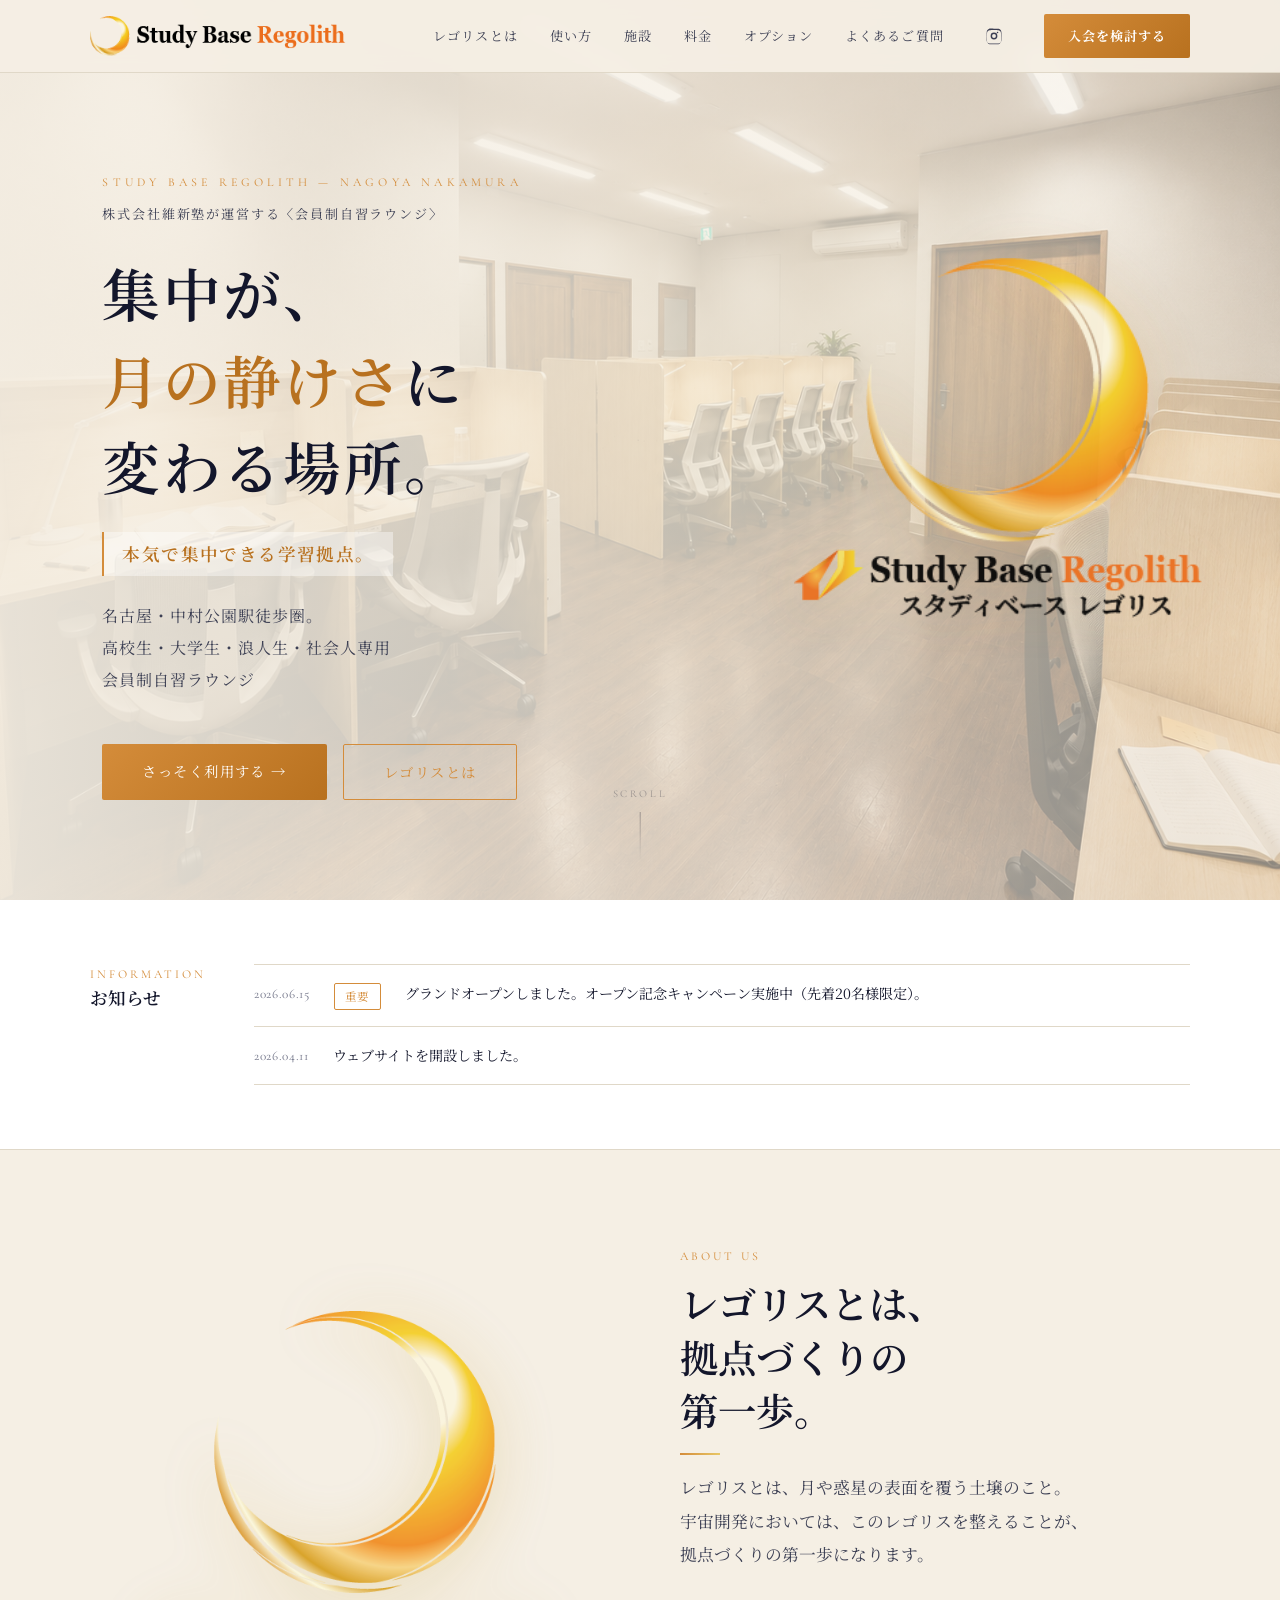
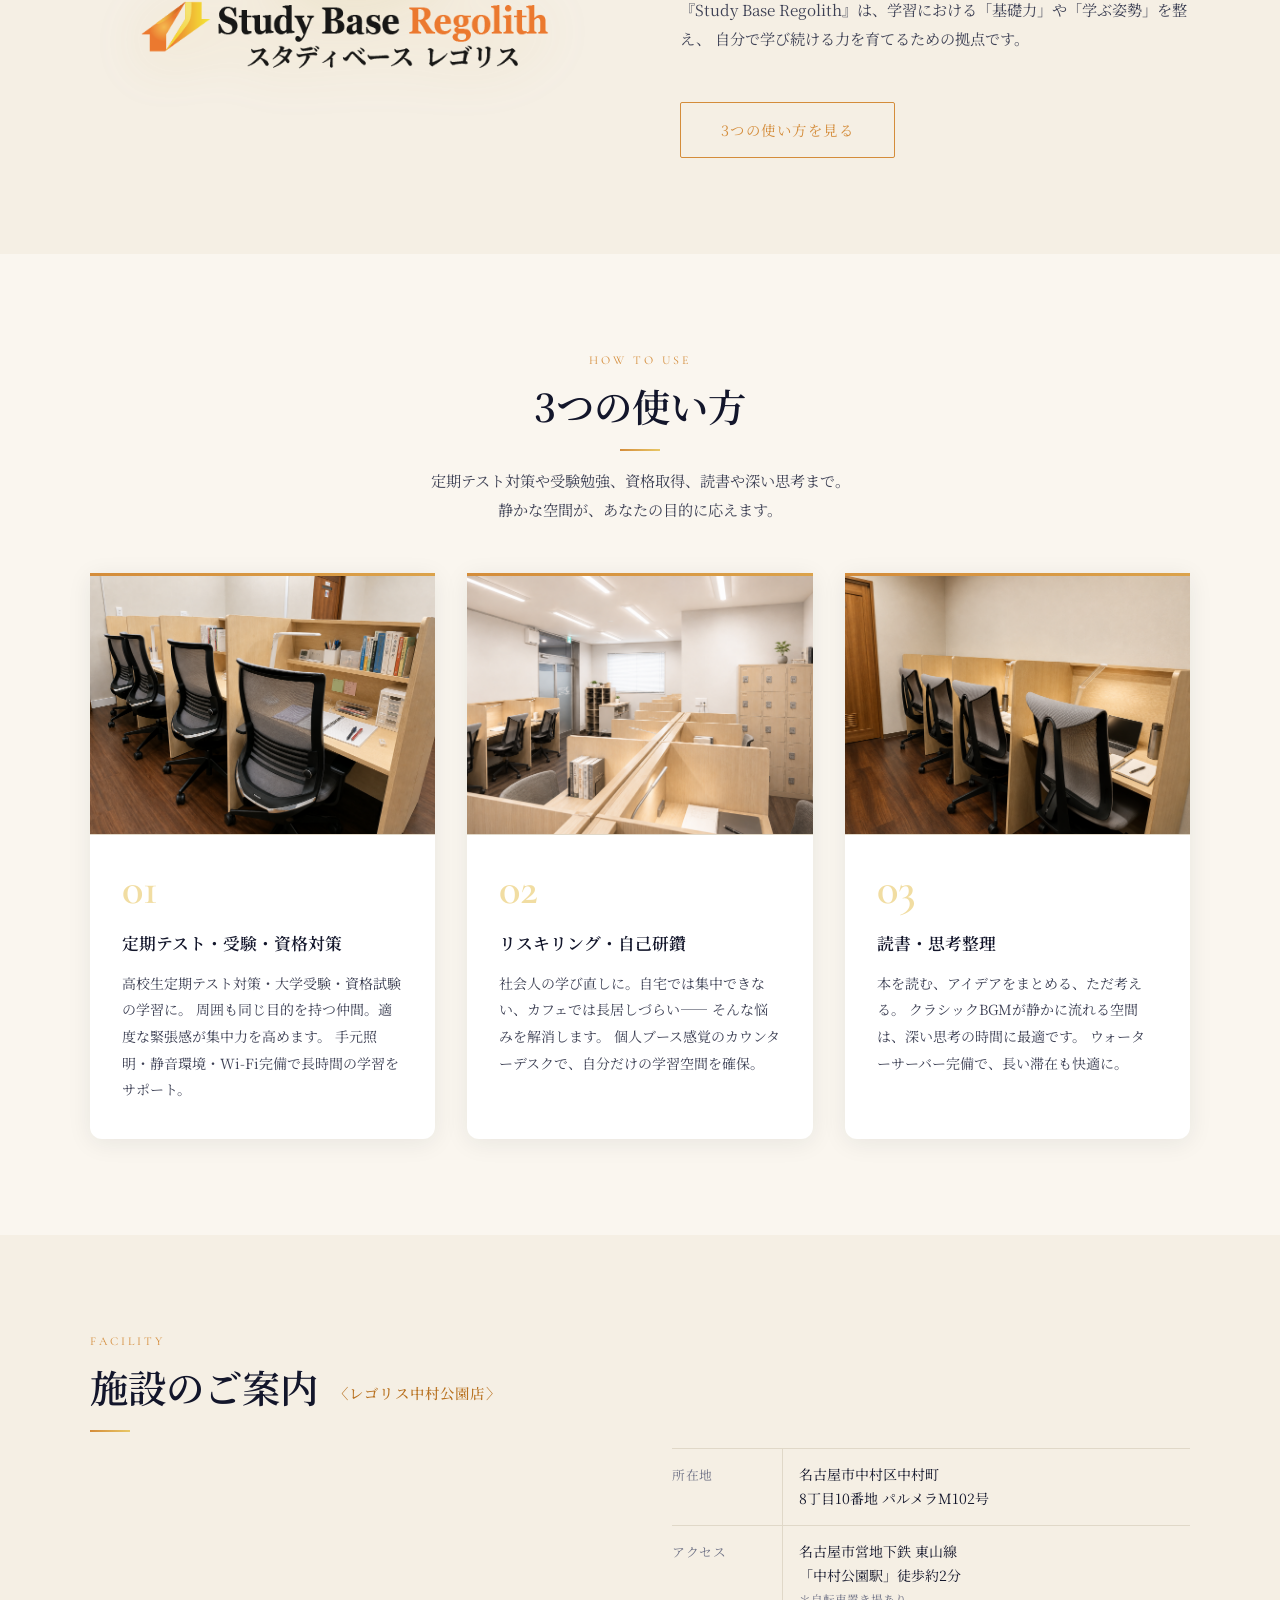
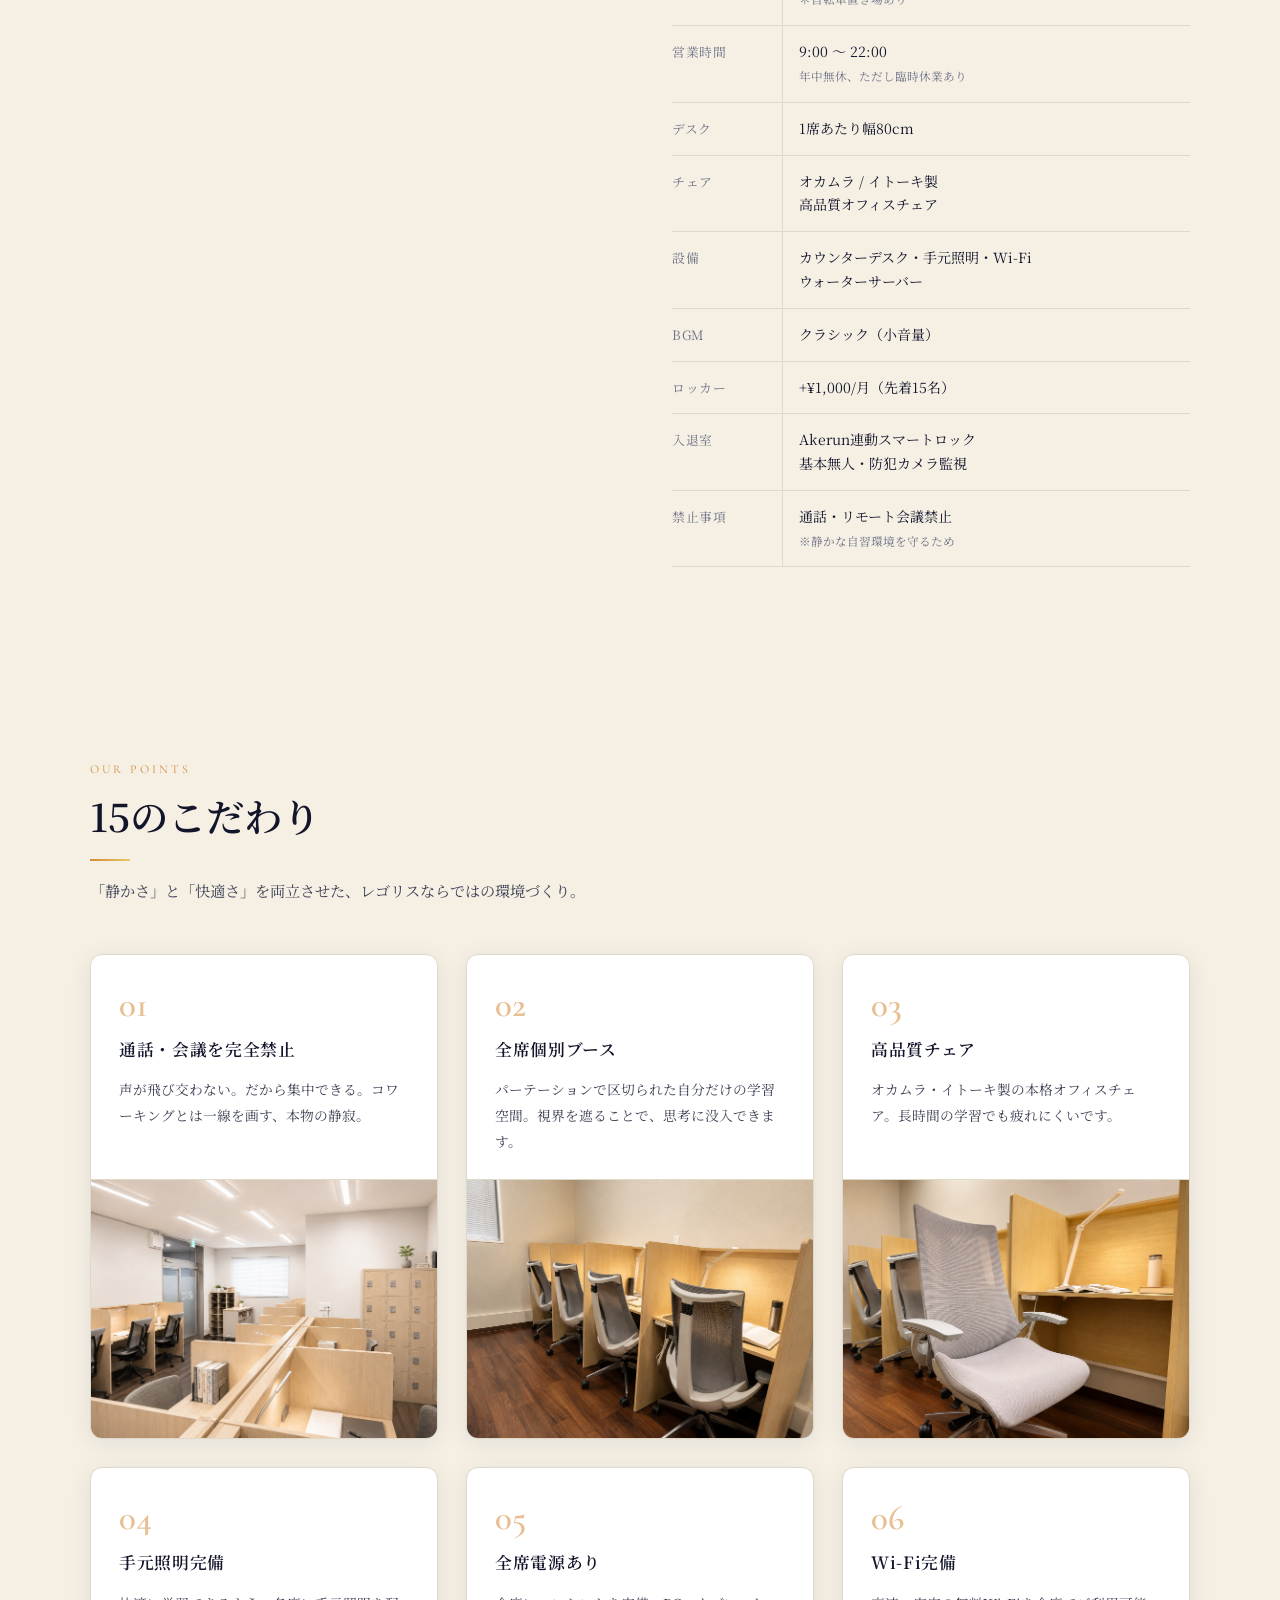
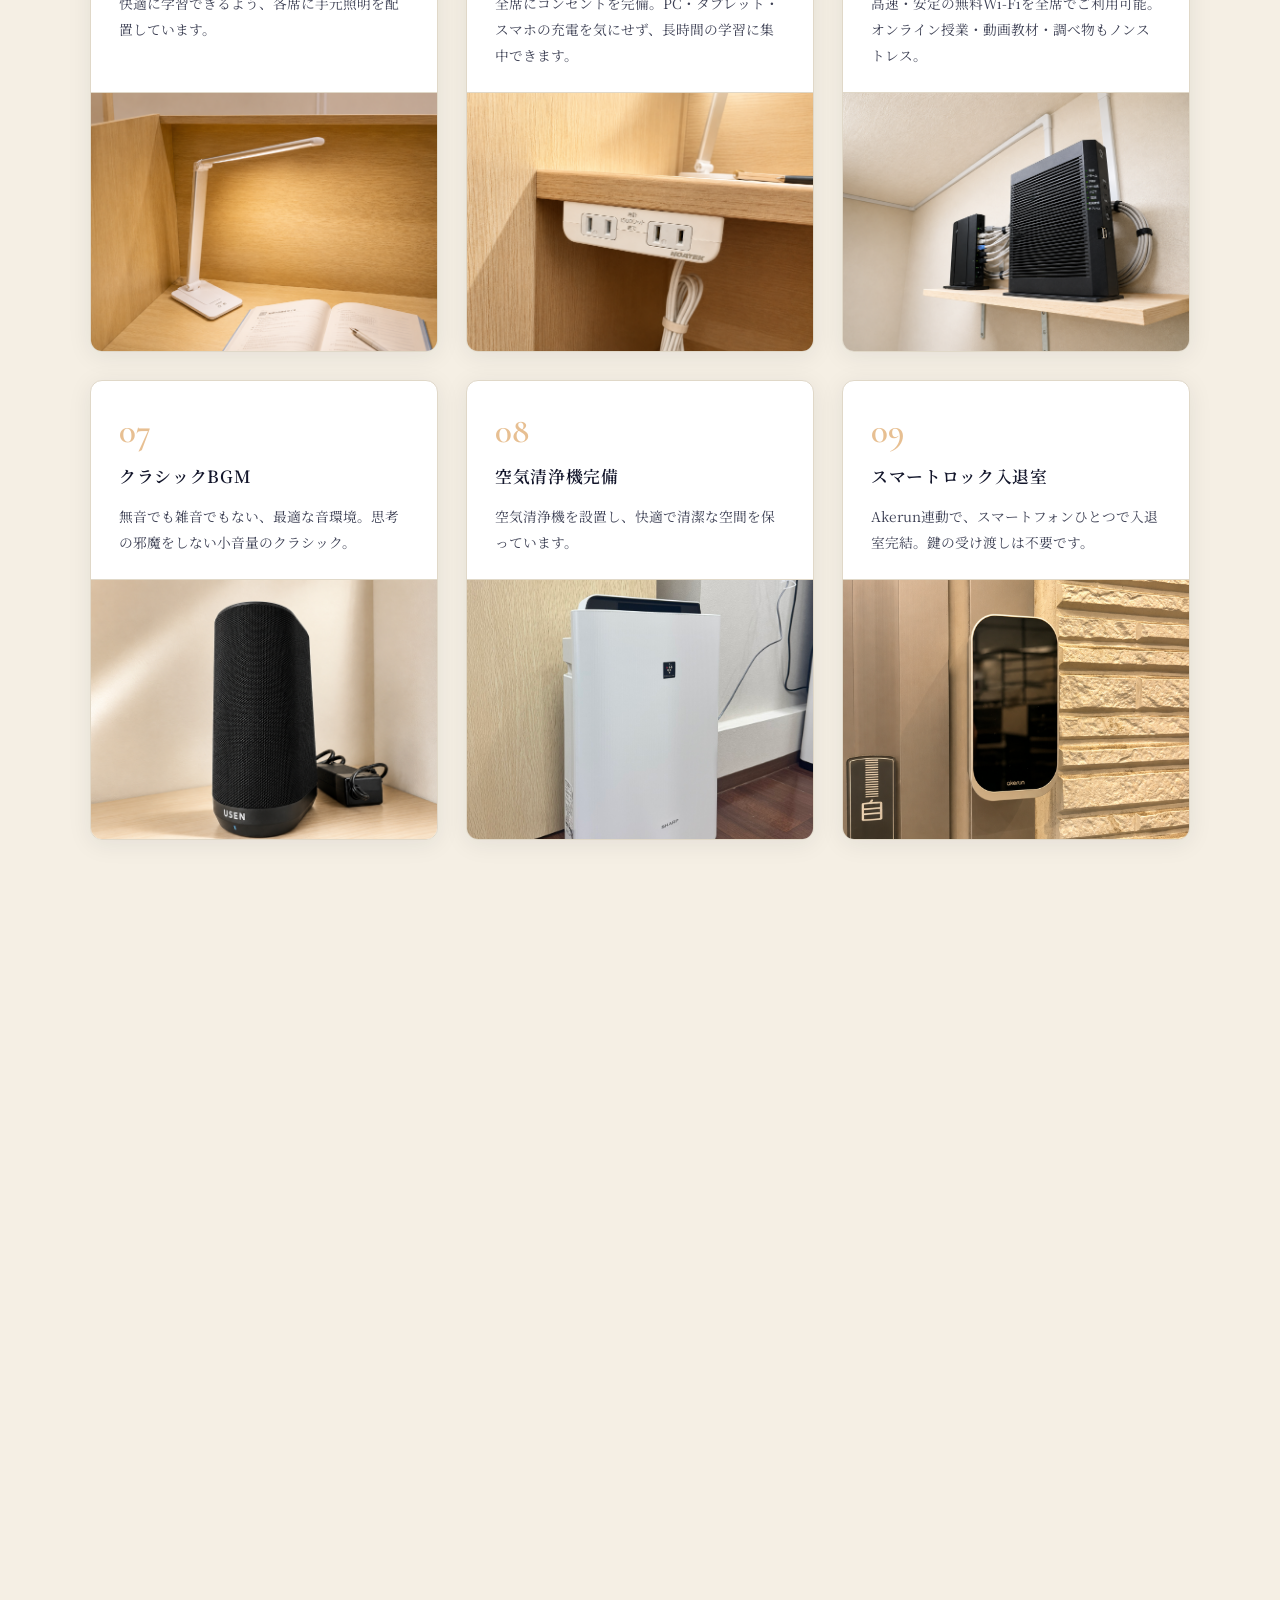
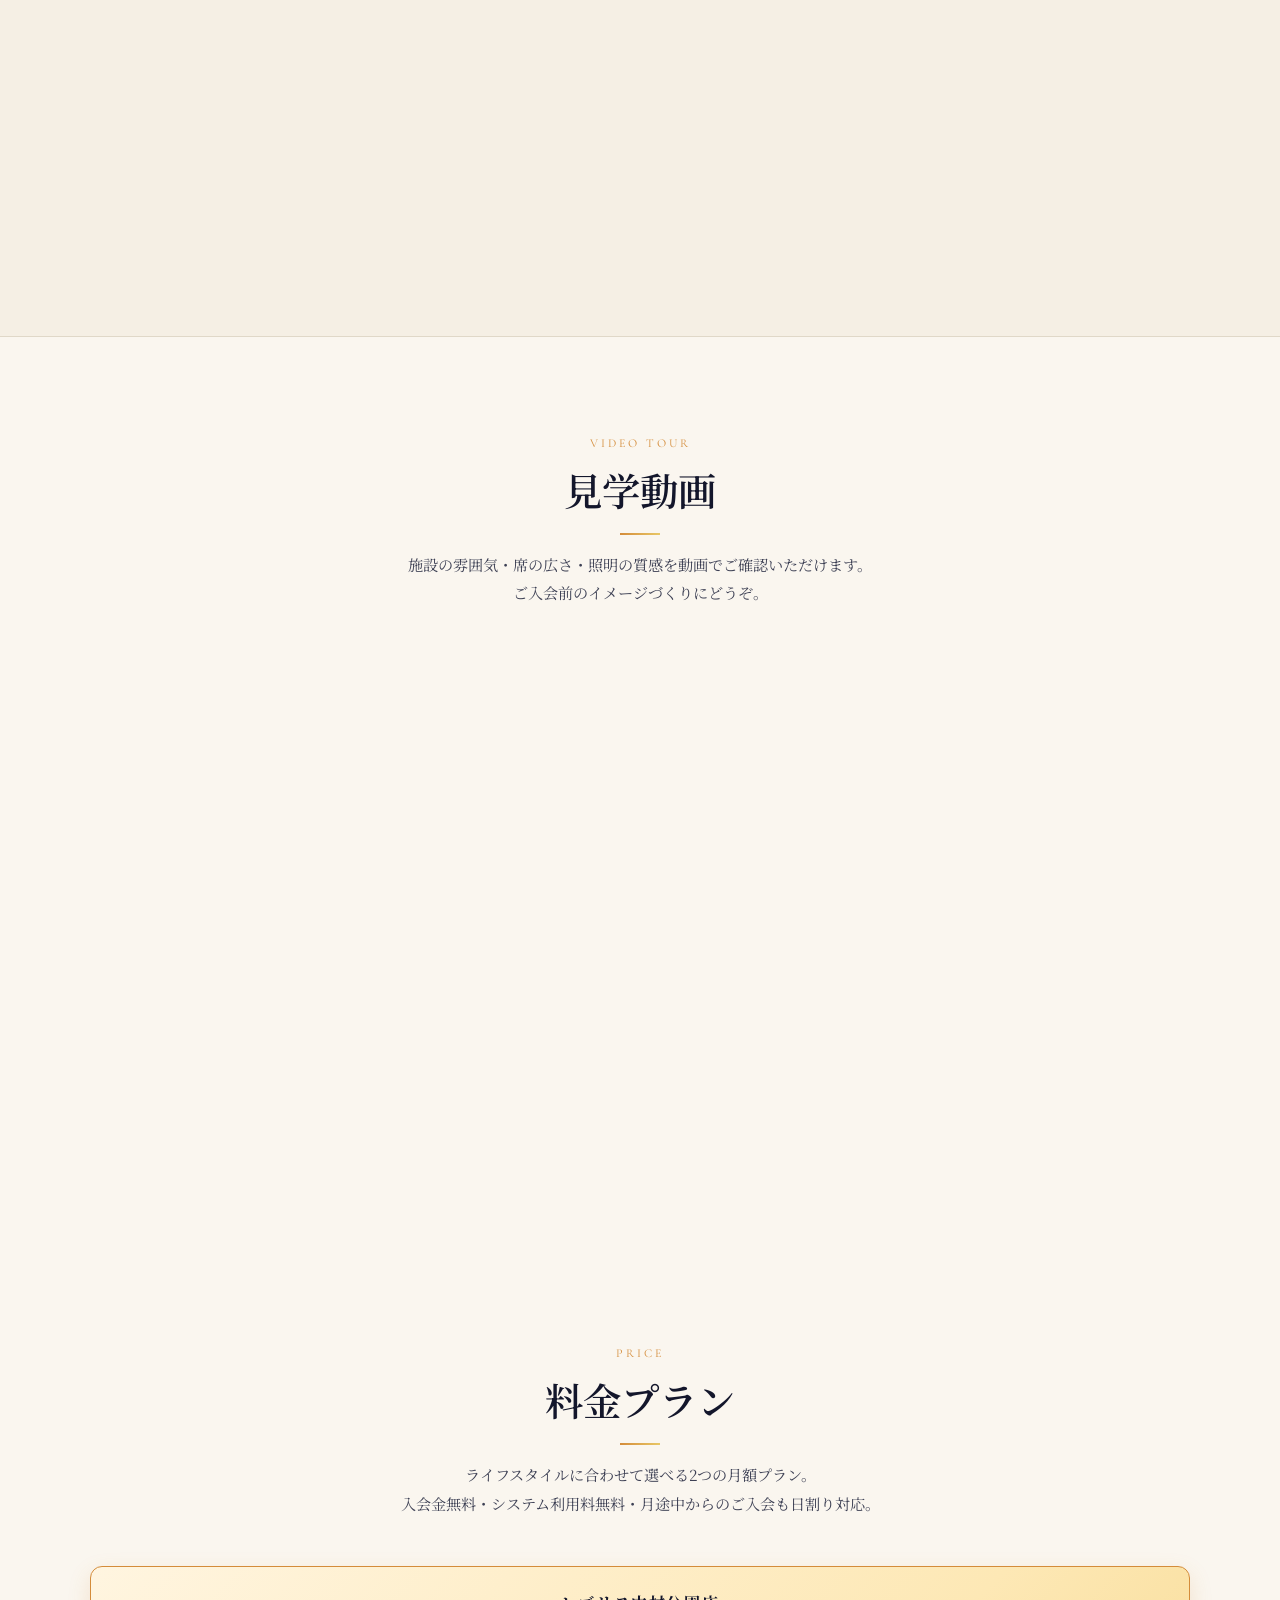
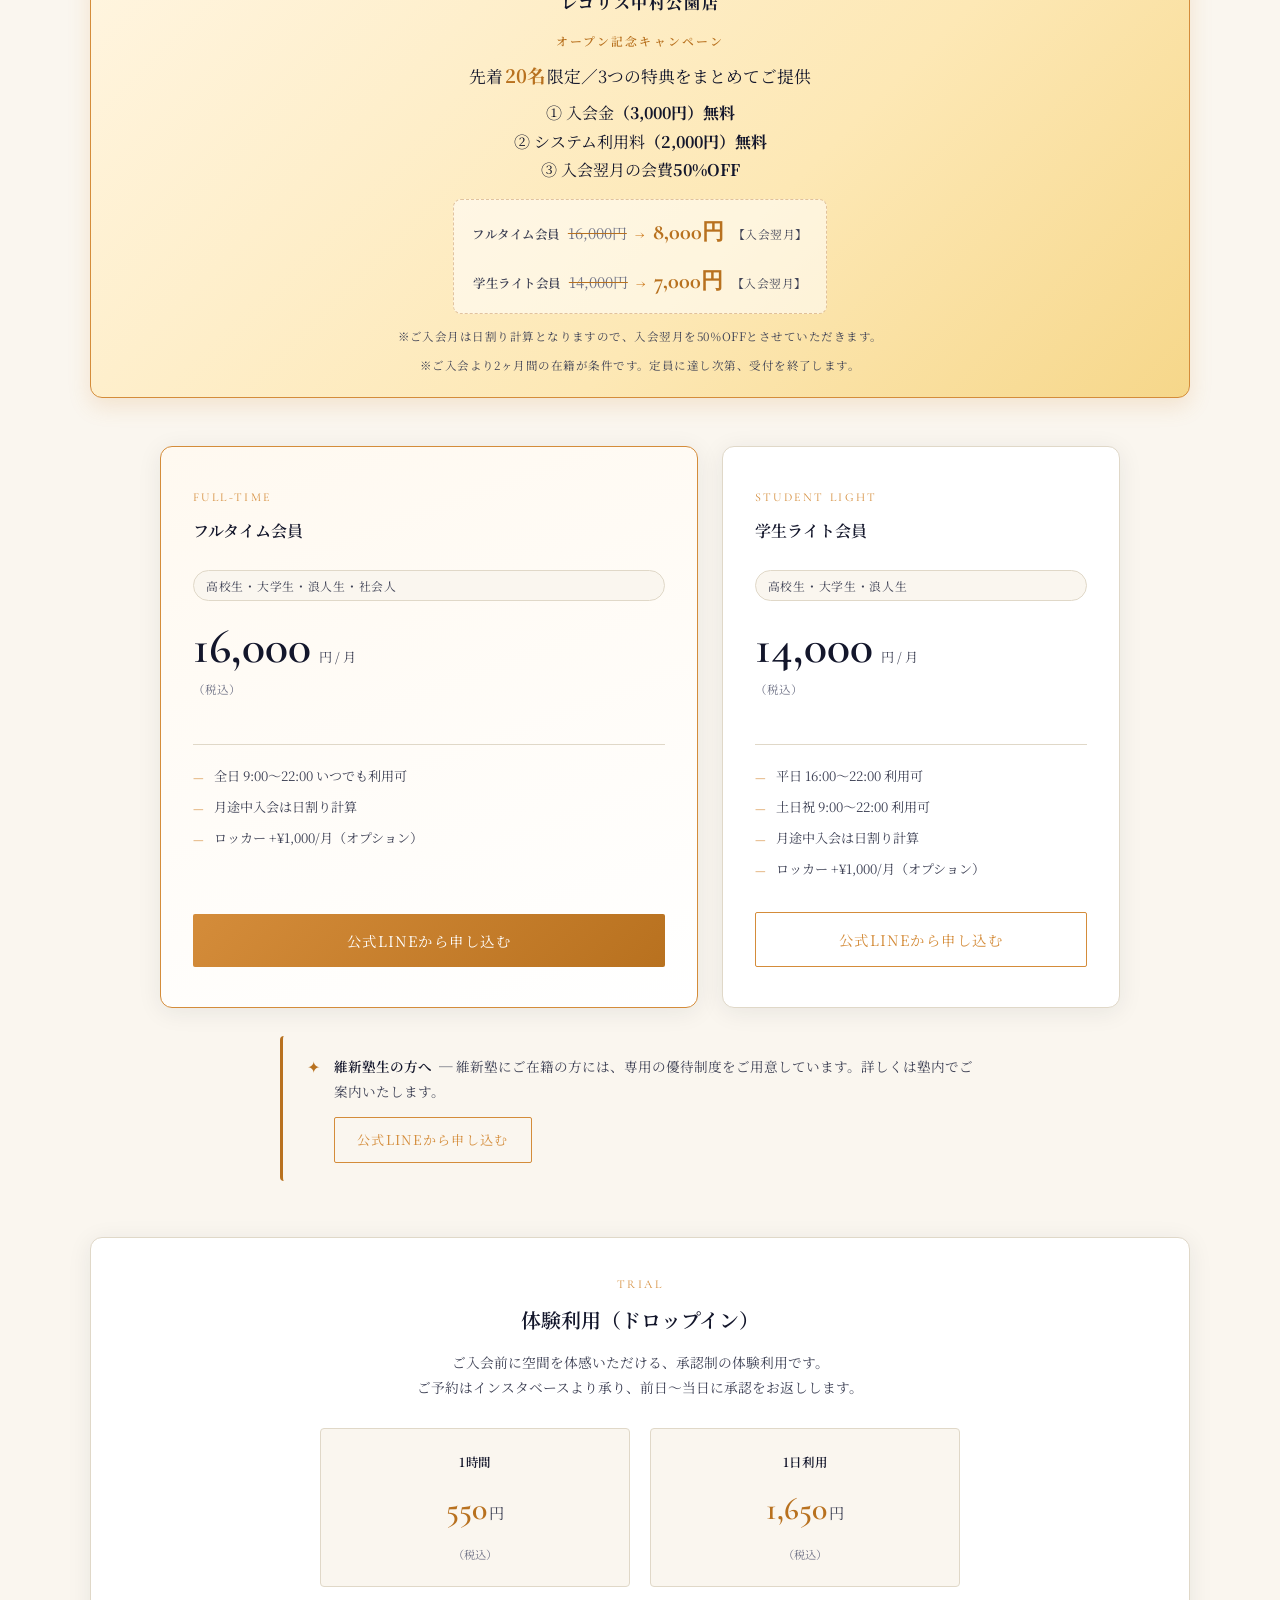
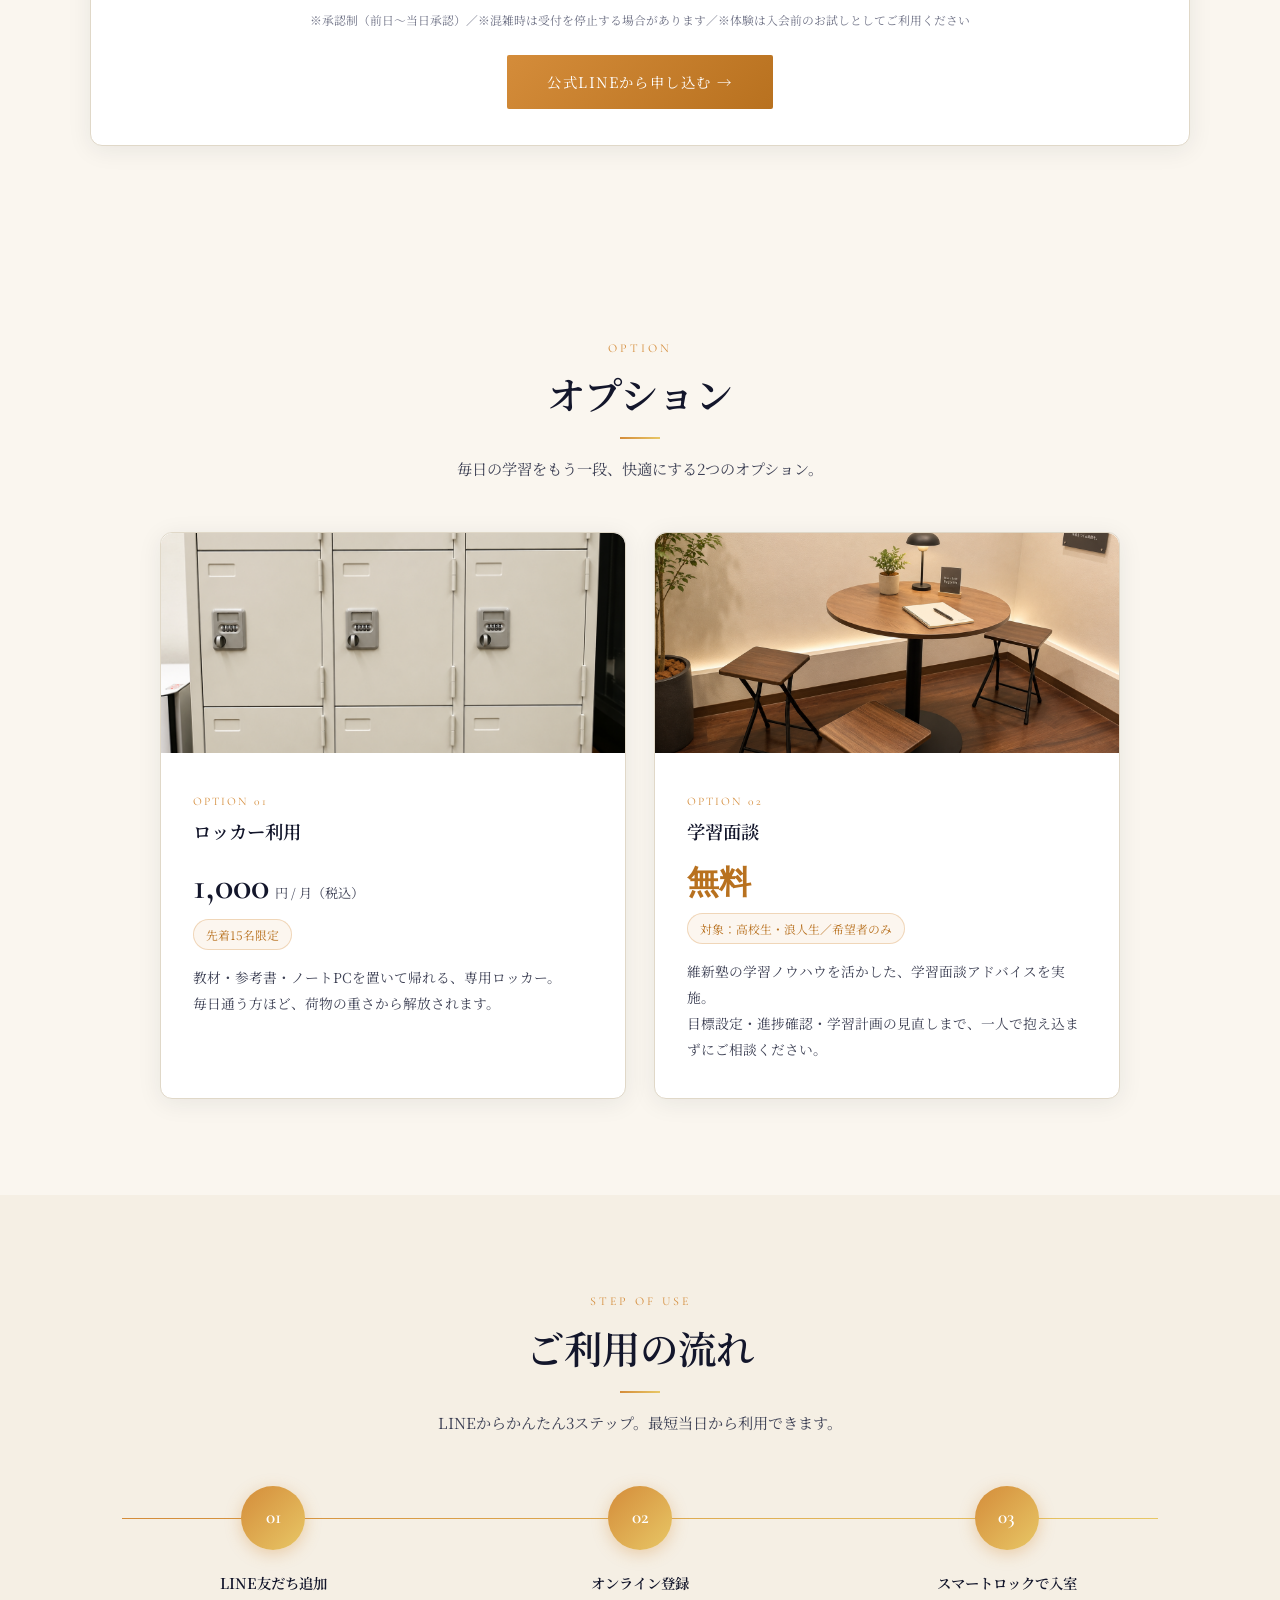
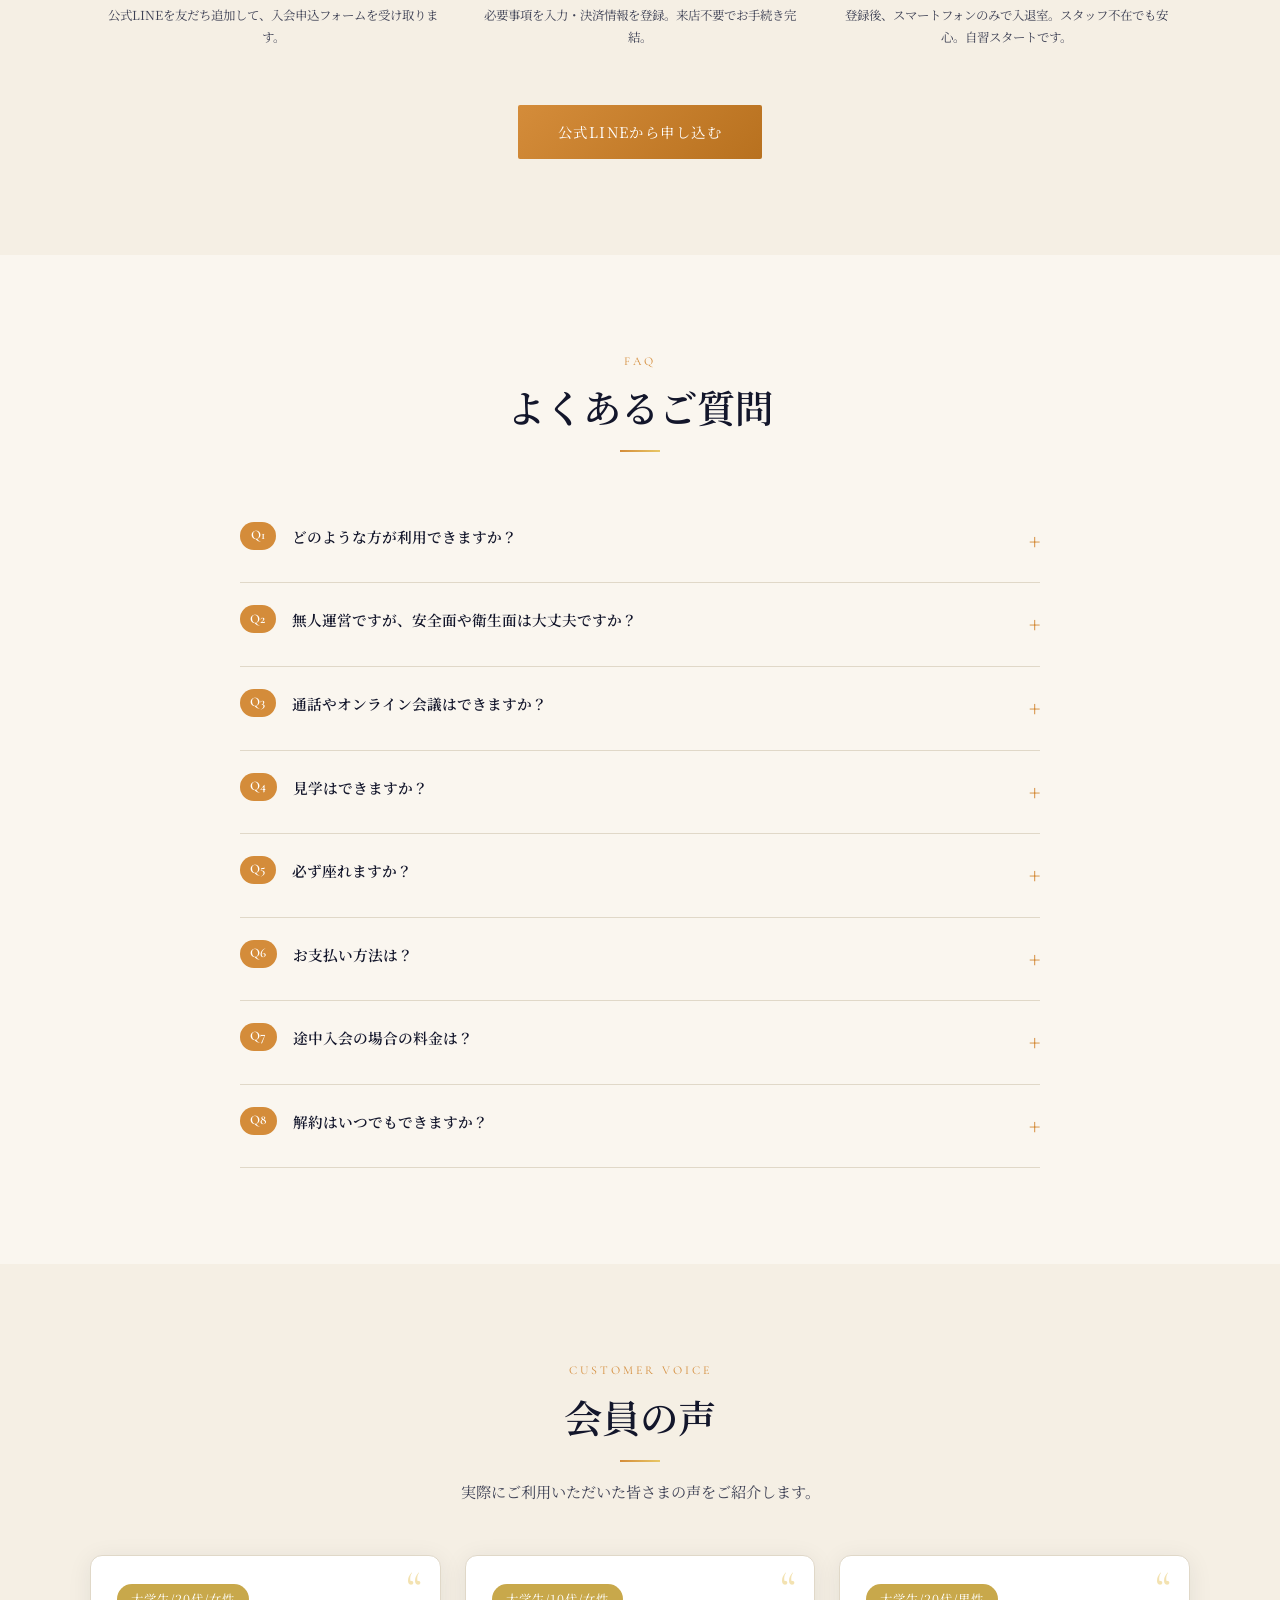
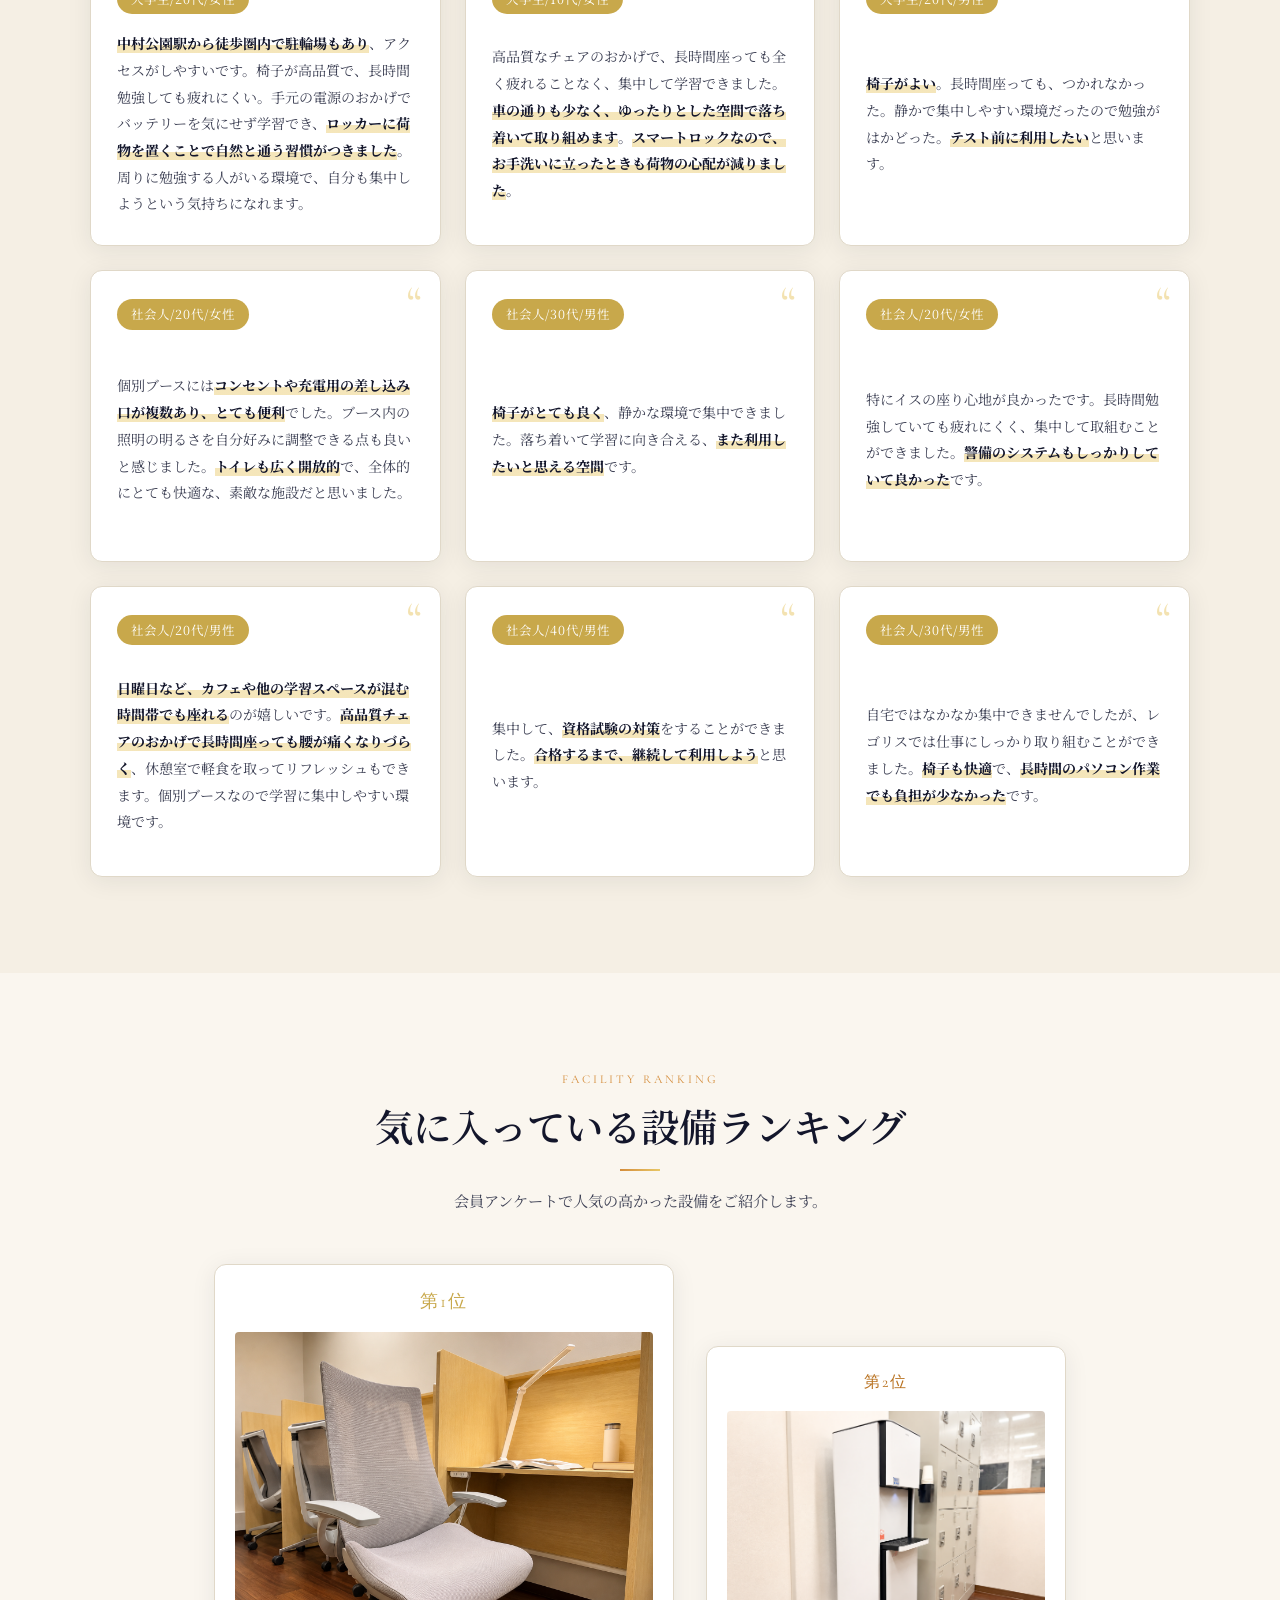
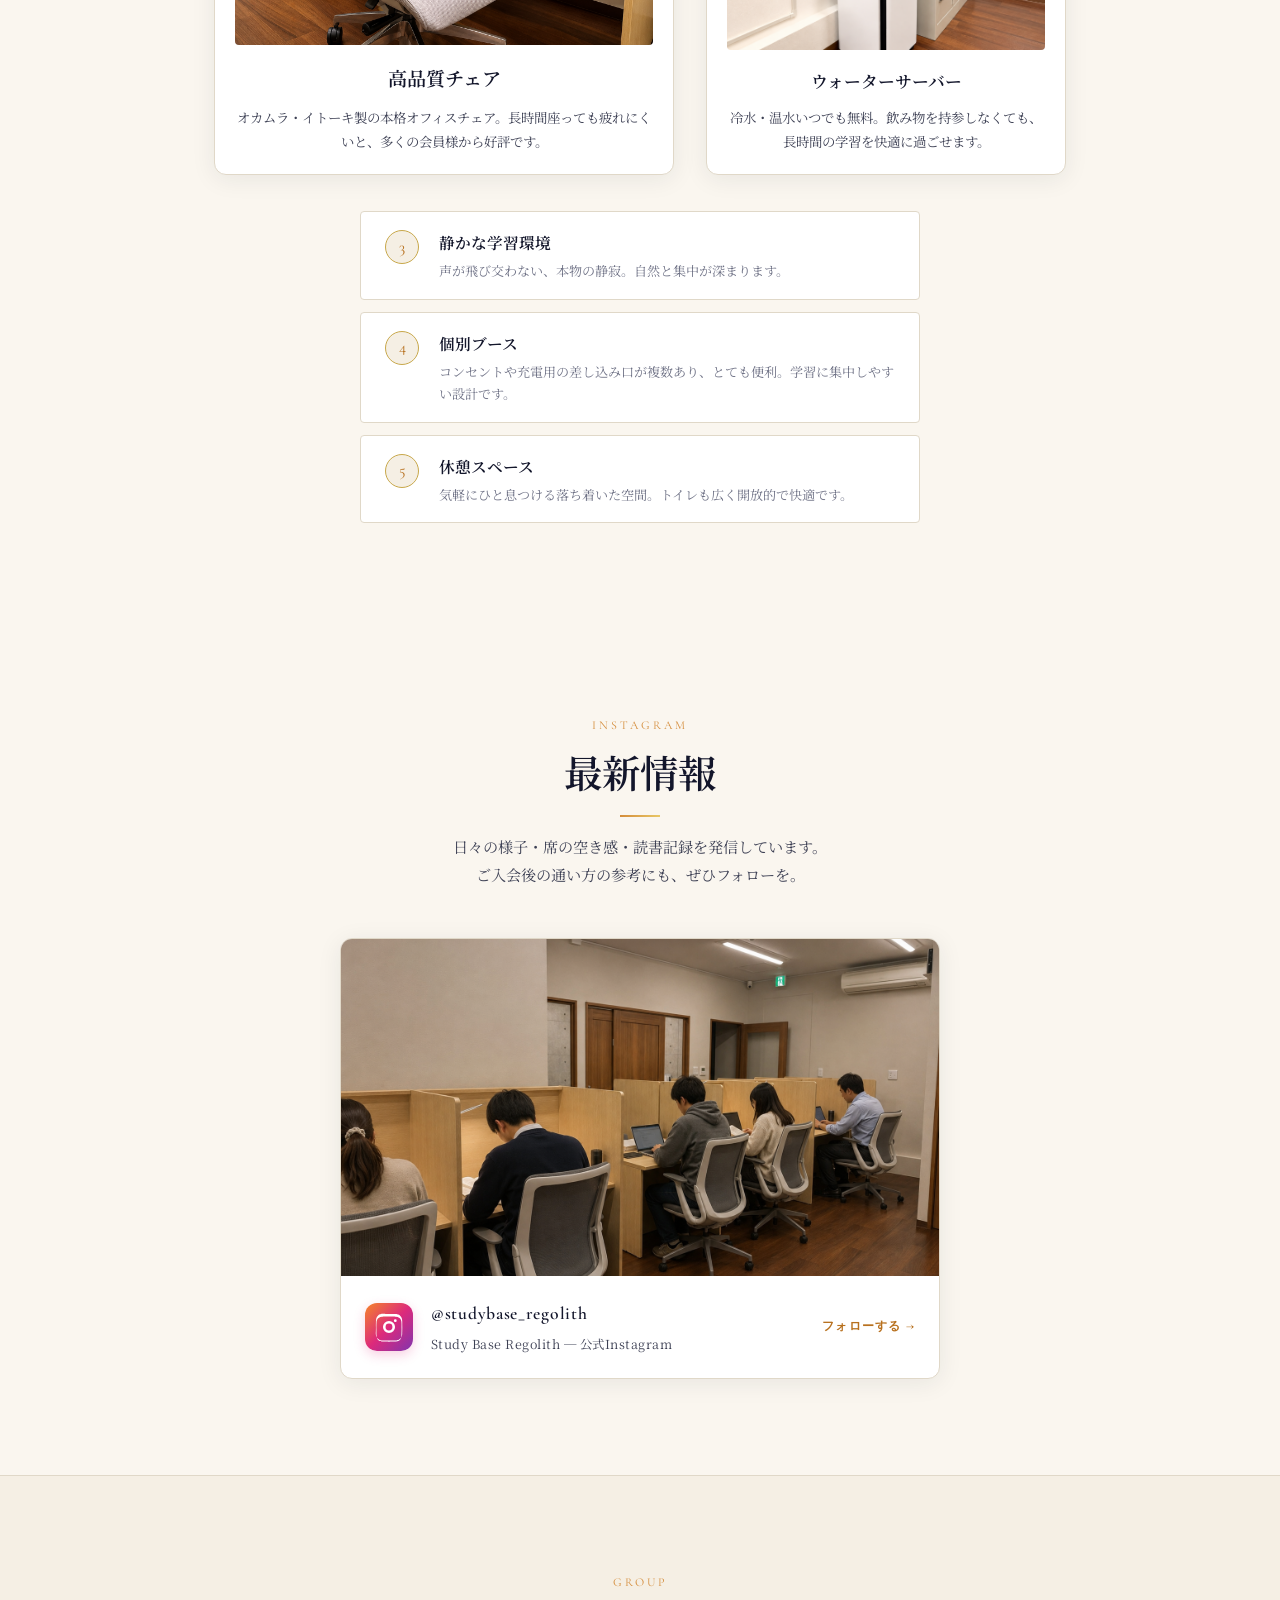
==== commit 49f8443d: "会員の声を更新（属性表記を年代・性別付きに変更、コメント3件差替え）" ====
--- a/index.html
+++ b/index.html
@@ -889,23 +889,23 @@
 
         <div class="voice-card fade-in">
           <div class="voice-card-head">
-            <span class="voice-badge">大学生</span>
+            <span class="voice-badge">大学生/20代/女性</span>
           </div>
           <p class="voice-text"><strong>中村公園駅から徒歩圏内で駐輪場もあり</strong>、アクセスがしやすいです。椅子が高品質で、長時間勉強しても疲れにくい。手元の電源のおかげでバッテリーを気にせず学習でき、<strong>ロッカーに荷物を置くことで自然と通う習慣がつきました</strong>。周りに勉強する人がいる環境で、自分も集中しようという気持ちになれます。</p>
         </div>
 
         <div class="voice-card fade-in">
           <div class="voice-card-head">
-            <span class="voice-badge">大学生</span>
+            <span class="voice-badge">大学生/10代/女性</span>
           </div>
           <p class="voice-text">高品質なチェアのおかげで、長時間座っても全く疲れることなく、集中して学習できました。<strong>車の通りも少なく、ゆったりとした空間で落ち着いて取り組めます</strong>。<strong>スマートロックなので、お手洗いに立ったときも荷物の心配が減りました</strong>。</p>
         </div>
 
         <div class="voice-card fade-in">
           <div class="voice-card-head">
-            <span class="voice-badge">大学生</span>
+            <span class="voice-badge">大学生/20代/男性</span>
           </div>
-          <p class="voice-text"><strong>椅子がよい</strong>。長時間座っても、つかれなかった。<strong>テスト前に利用したい</strong>と思います。</p>
+          <p class="voice-text"><strong>椅子がよい</strong>。長時間座っても、つかれなかった。静かで集中しやすい環境だったので勉強がはかどった。<strong>テスト前に利用したい</strong>と思います。</p>
         </div>
 
       </div>
@@ -913,23 +913,23 @@
 
         <div class="voice-card fade-in">
           <div class="voice-card-head">
-            <span class="voice-badge">社会人</span>
+            <span class="voice-badge">社会人/20代/女性</span>
           </div>
           <p class="voice-text">個別ブースには<strong>コンセントや充電用の差し込み口が複数あり、とても便利</strong>でした。ブース内の照明の明るさを自分好みに調整できる点も良いと感じました。<strong>トイレも広く開放的</strong>で、全体的にとても快適な、素敵な施設だと思いました。</p>
         </div>
 
         <div class="voice-card fade-in">
           <div class="voice-card-head">
-            <span class="voice-badge">社会人</span>
+            <span class="voice-badge">社会人/30代/男性</span>
           </div>
           <p class="voice-text"><strong>椅子がとても良く</strong>、静かな環境で集中できました。落ち着いて学習に向き合える、<strong>また利用したいと思える空間</strong>です。</p>
         </div>
 
         <div class="voice-card fade-in">
           <div class="voice-card-head">
-            <span class="voice-badge">社会人</span>
+            <span class="voice-badge">社会人/20代/女性</span>
           </div>
-          <p class="voice-text">特にイスの座り心地が良かったです。<strong>警備のシステムもしっかりしていて良かった</strong>です。</p>
+          <p class="voice-text">特にイスの座り心地が良かったです。長時間勉強していても疲れにくく、集中して取組むことができました。<strong>警備のシステムもしっかりしていて良かった</strong>です。</p>
         </div>
 
       </div>
@@ -937,23 +937,23 @@
 
         <div class="voice-card fade-in">
           <div class="voice-card-head">
-            <span class="voice-badge">社会人</span>
+            <span class="voice-badge">社会人/20代/男性</span>
           </div>
           <p class="voice-text"><strong>日曜日など、カフェや他の学習スペースが混む時間帯でも座れる</strong>のが嬉しいです。<strong>高品質チェアのおかげで長時間座っても腰が痛くなりづらく</strong>、休憩室で軽食を取ってリフレッシュもできます。個別ブースなので学習に集中しやすい環境です。</p>
         </div>
 
         <div class="voice-card fade-in">
           <div class="voice-card-head">
-            <span class="voice-badge">社会人</span>
+            <span class="voice-badge">社会人/40代/男性</span>
           </div>
           <p class="voice-text">集中して、<strong>資格試験の対策</strong>をすることができました。<strong>合格するまで、継続して利用しよう</strong>と思います。</p>
         </div>
 
         <div class="voice-card fade-in">
           <div class="voice-card-head">
-            <span class="voice-badge">社会人</span>
+            <span class="voice-badge">社会人/30代/男性</span>
           </div>
-          <p class="voice-text">静かな環境だったため、<strong>集中して取り組むことができた</strong>。</p>
+          <p class="voice-text">自宅ではなかなか集中できませんでしたが、レゴリスでは仕事にしっかり取り組むことができました。<strong>椅子も快適</strong>で、<strong>長時間のパソコン作業でも負担が少なかった</strong>です。</p>
         </div>
 
       </div>
